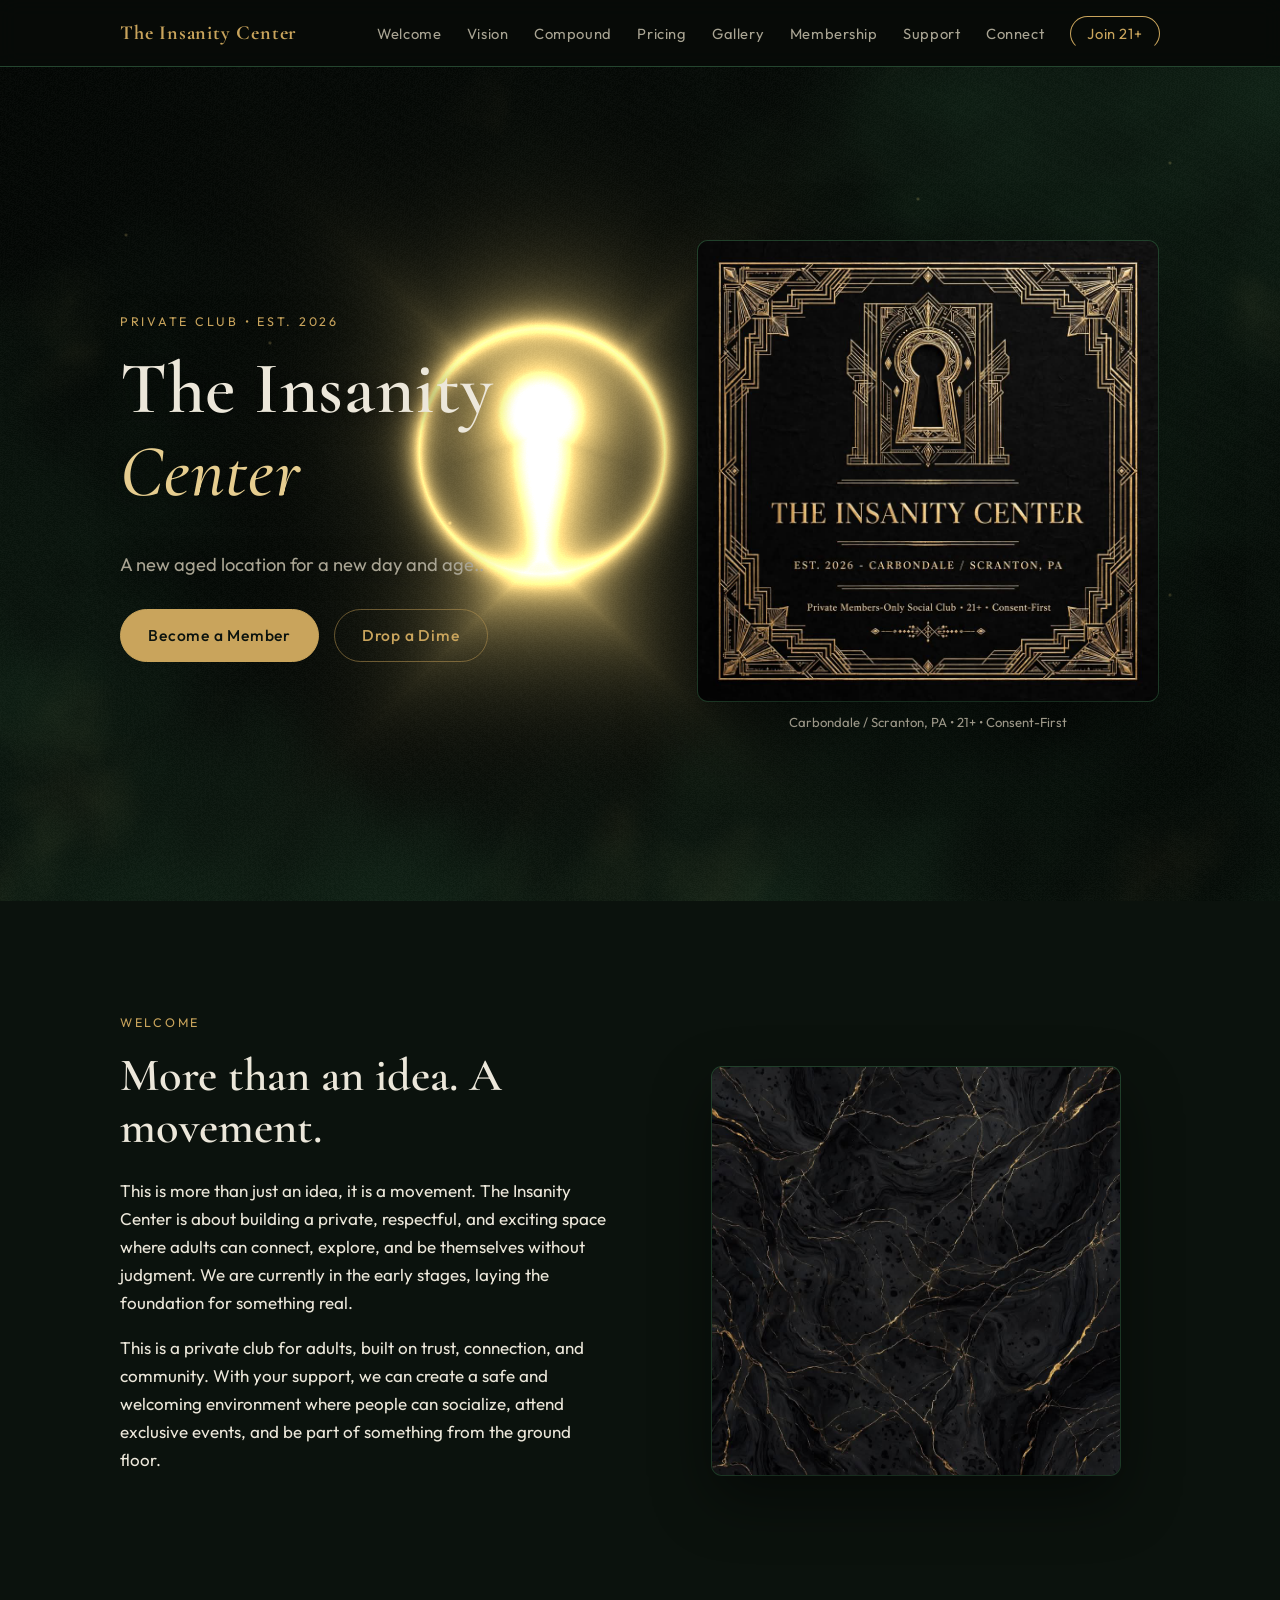
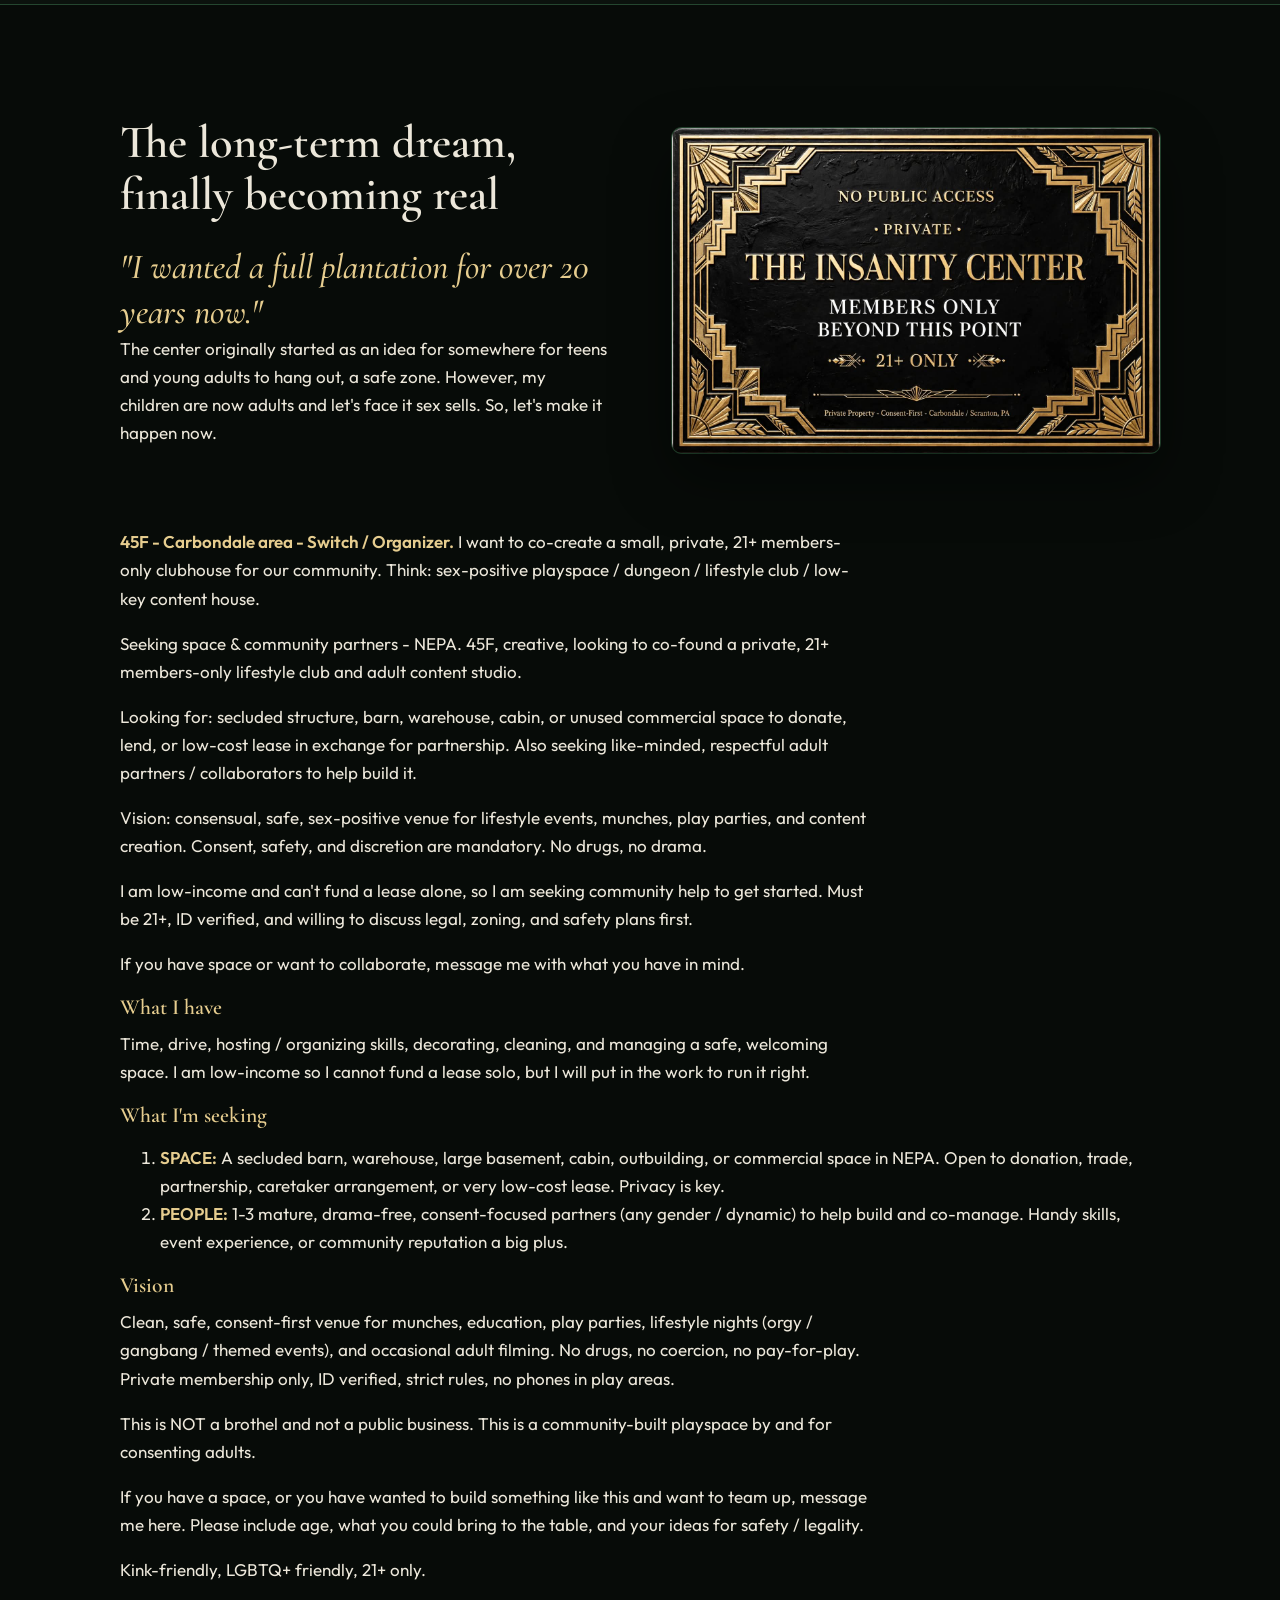
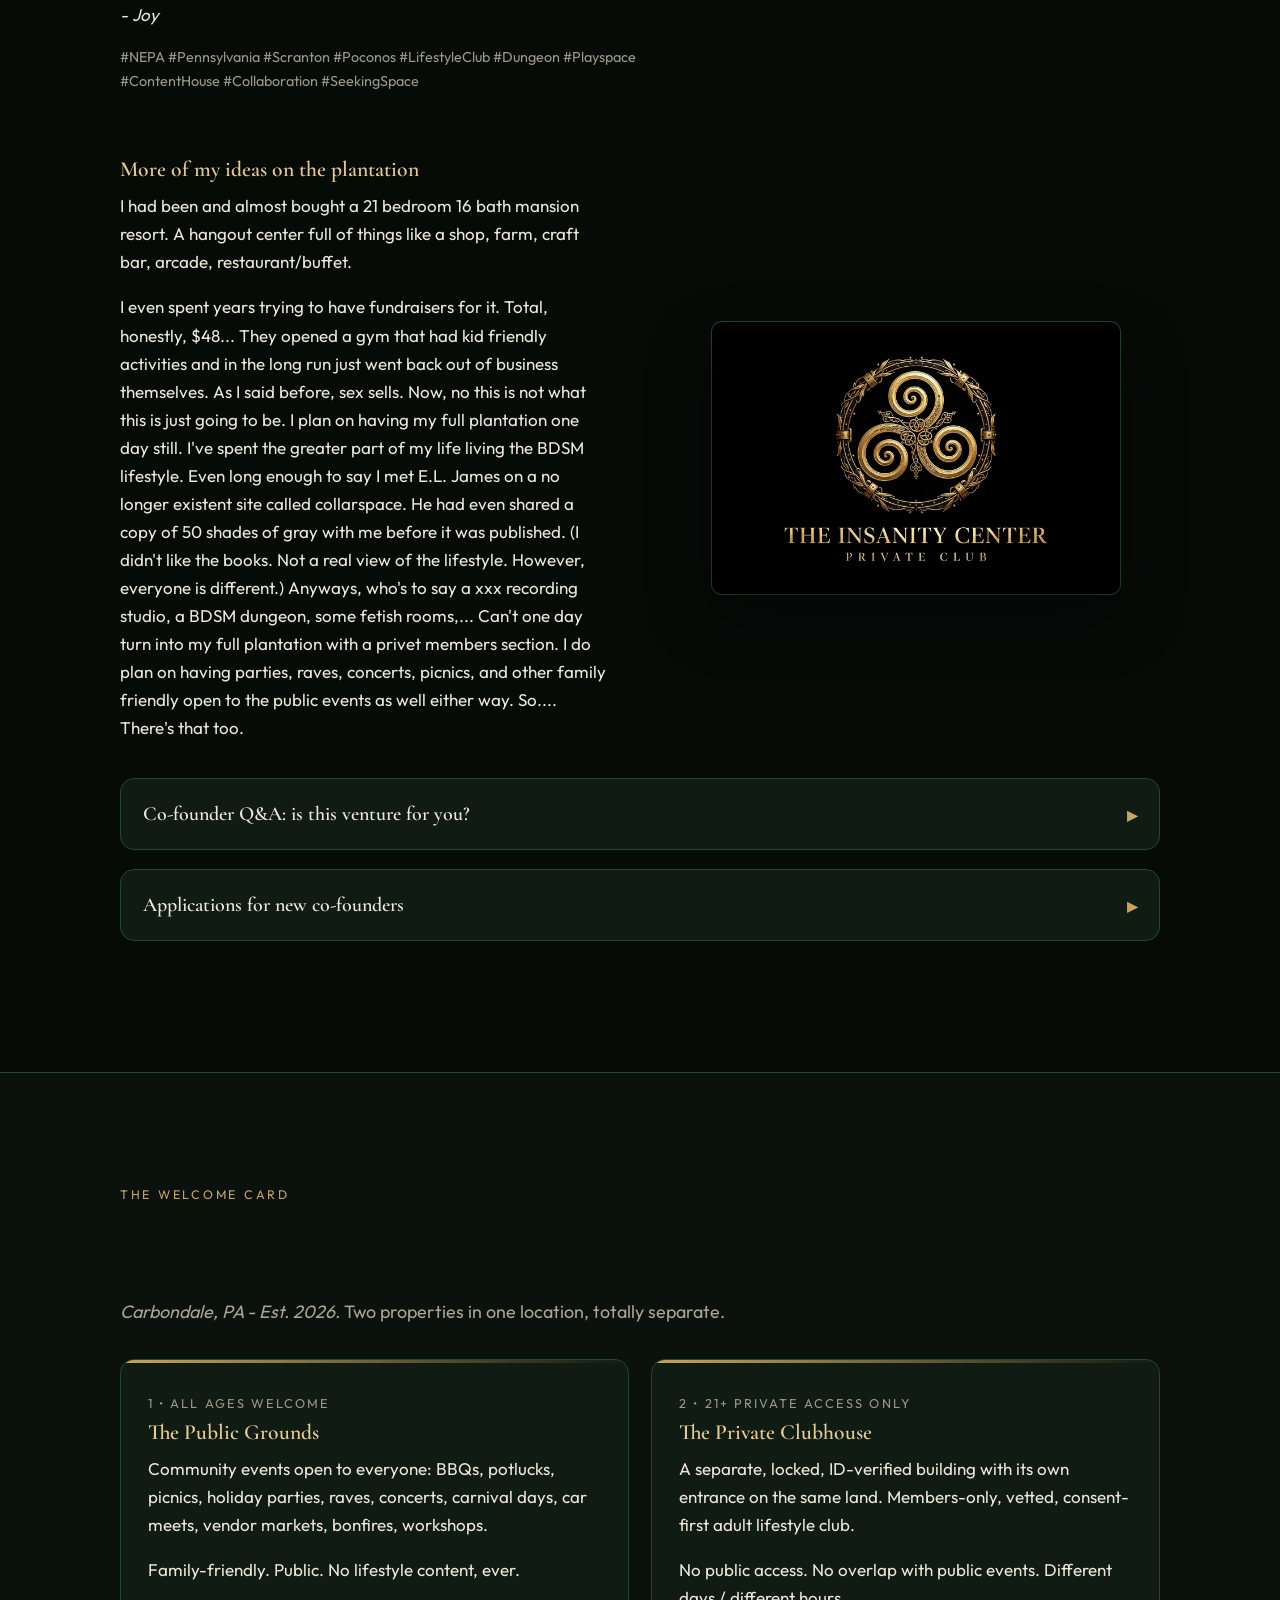
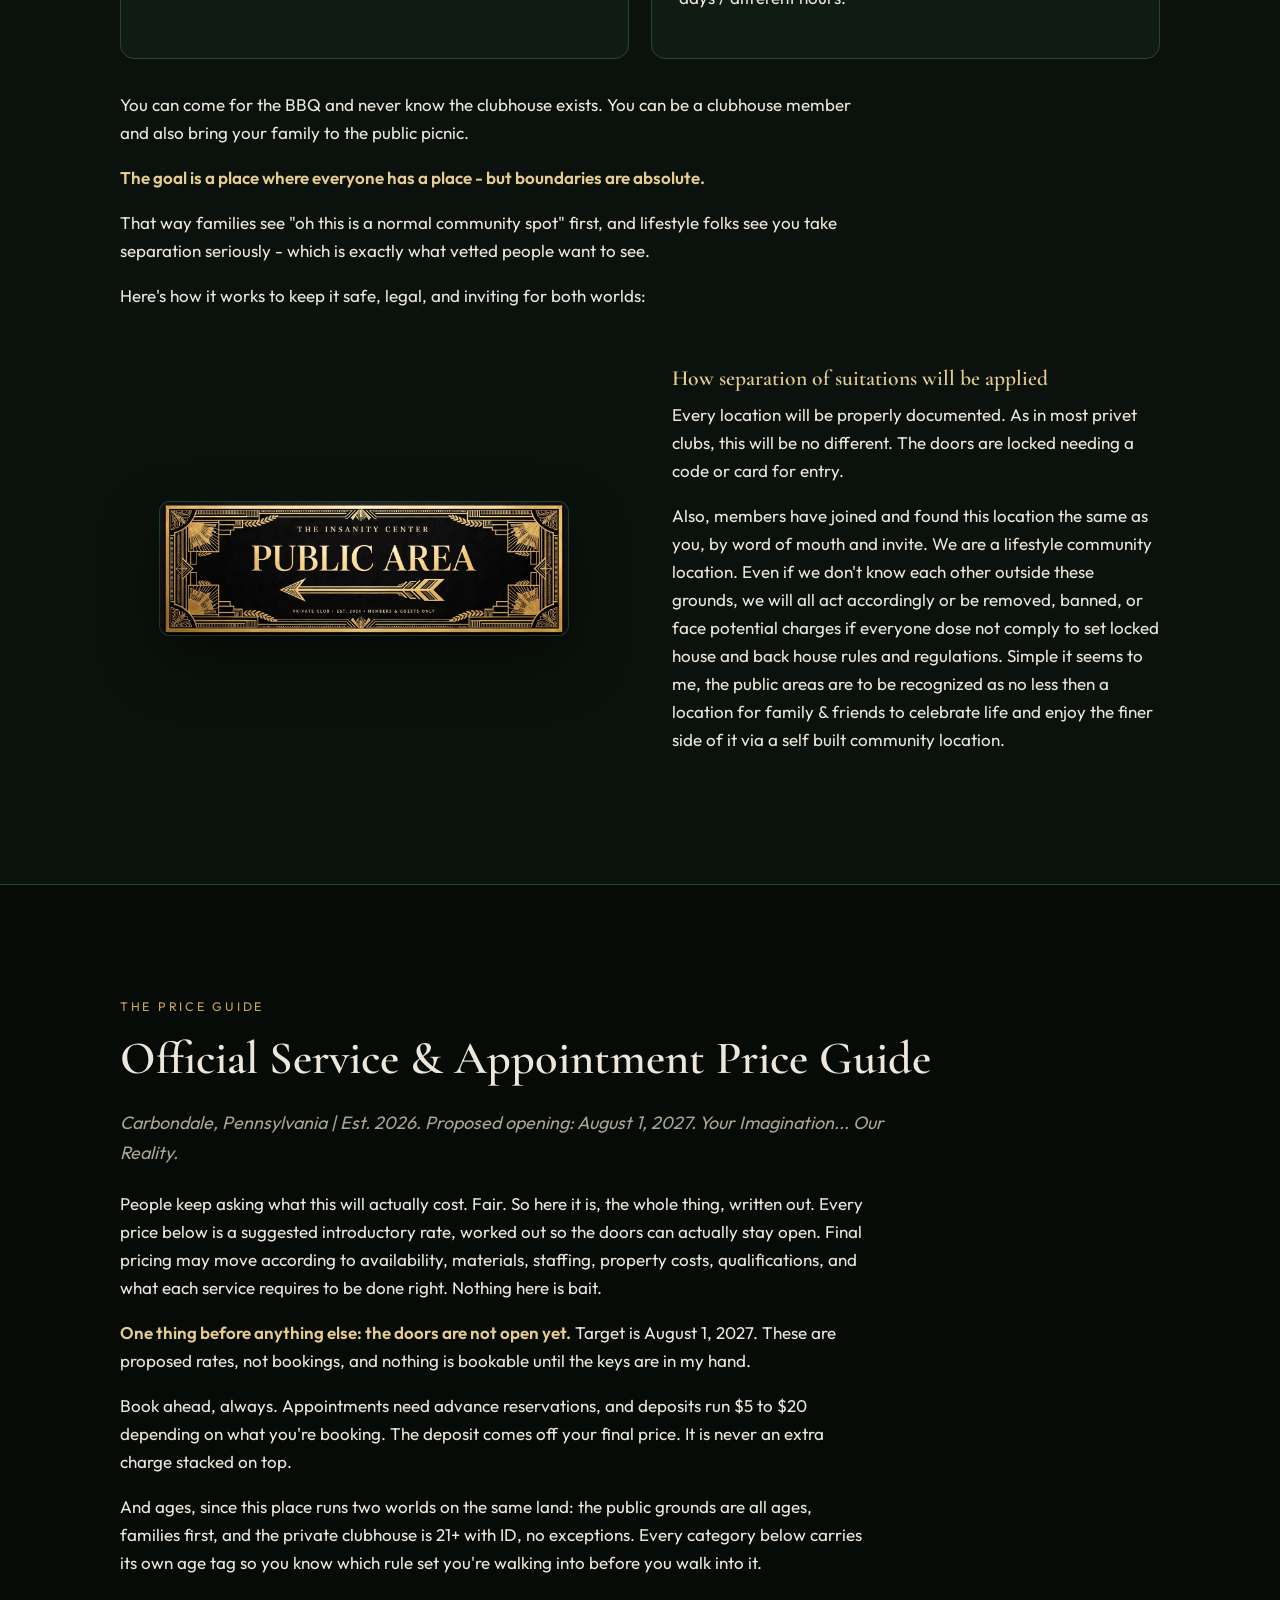
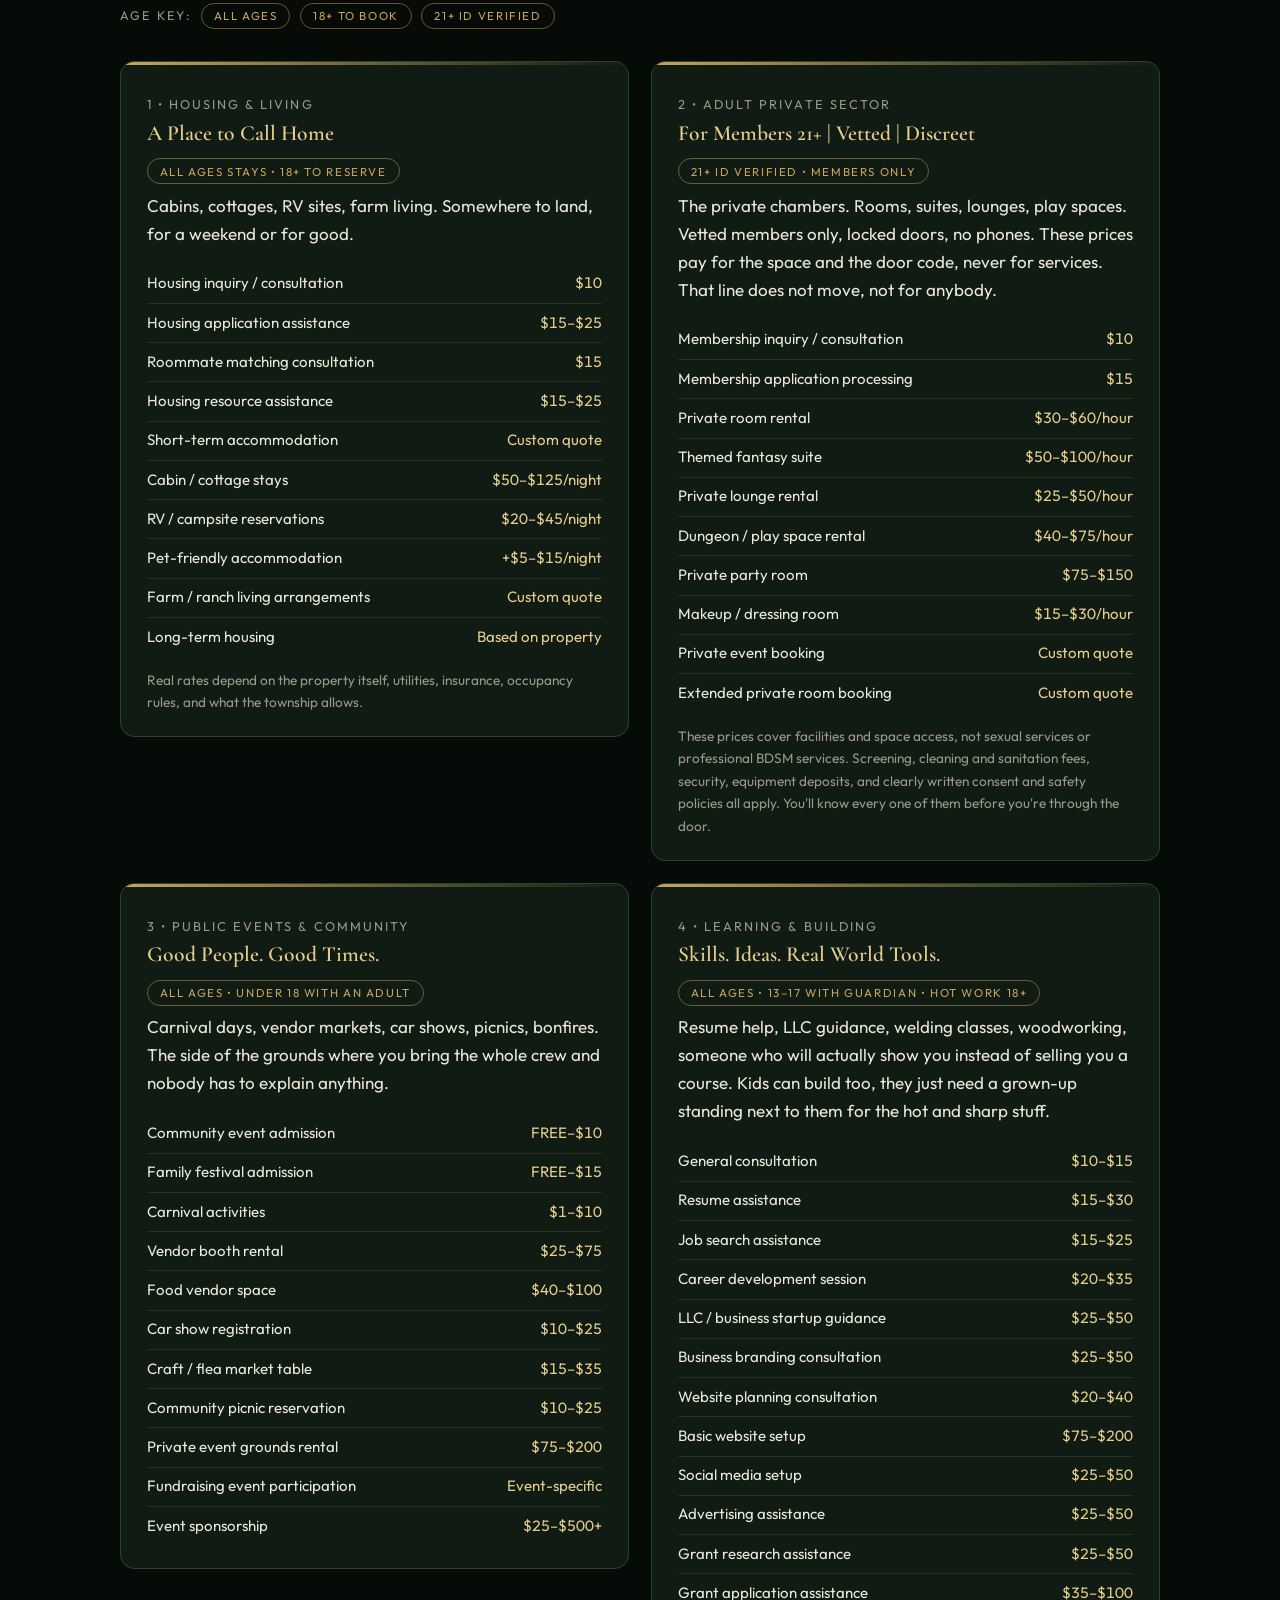
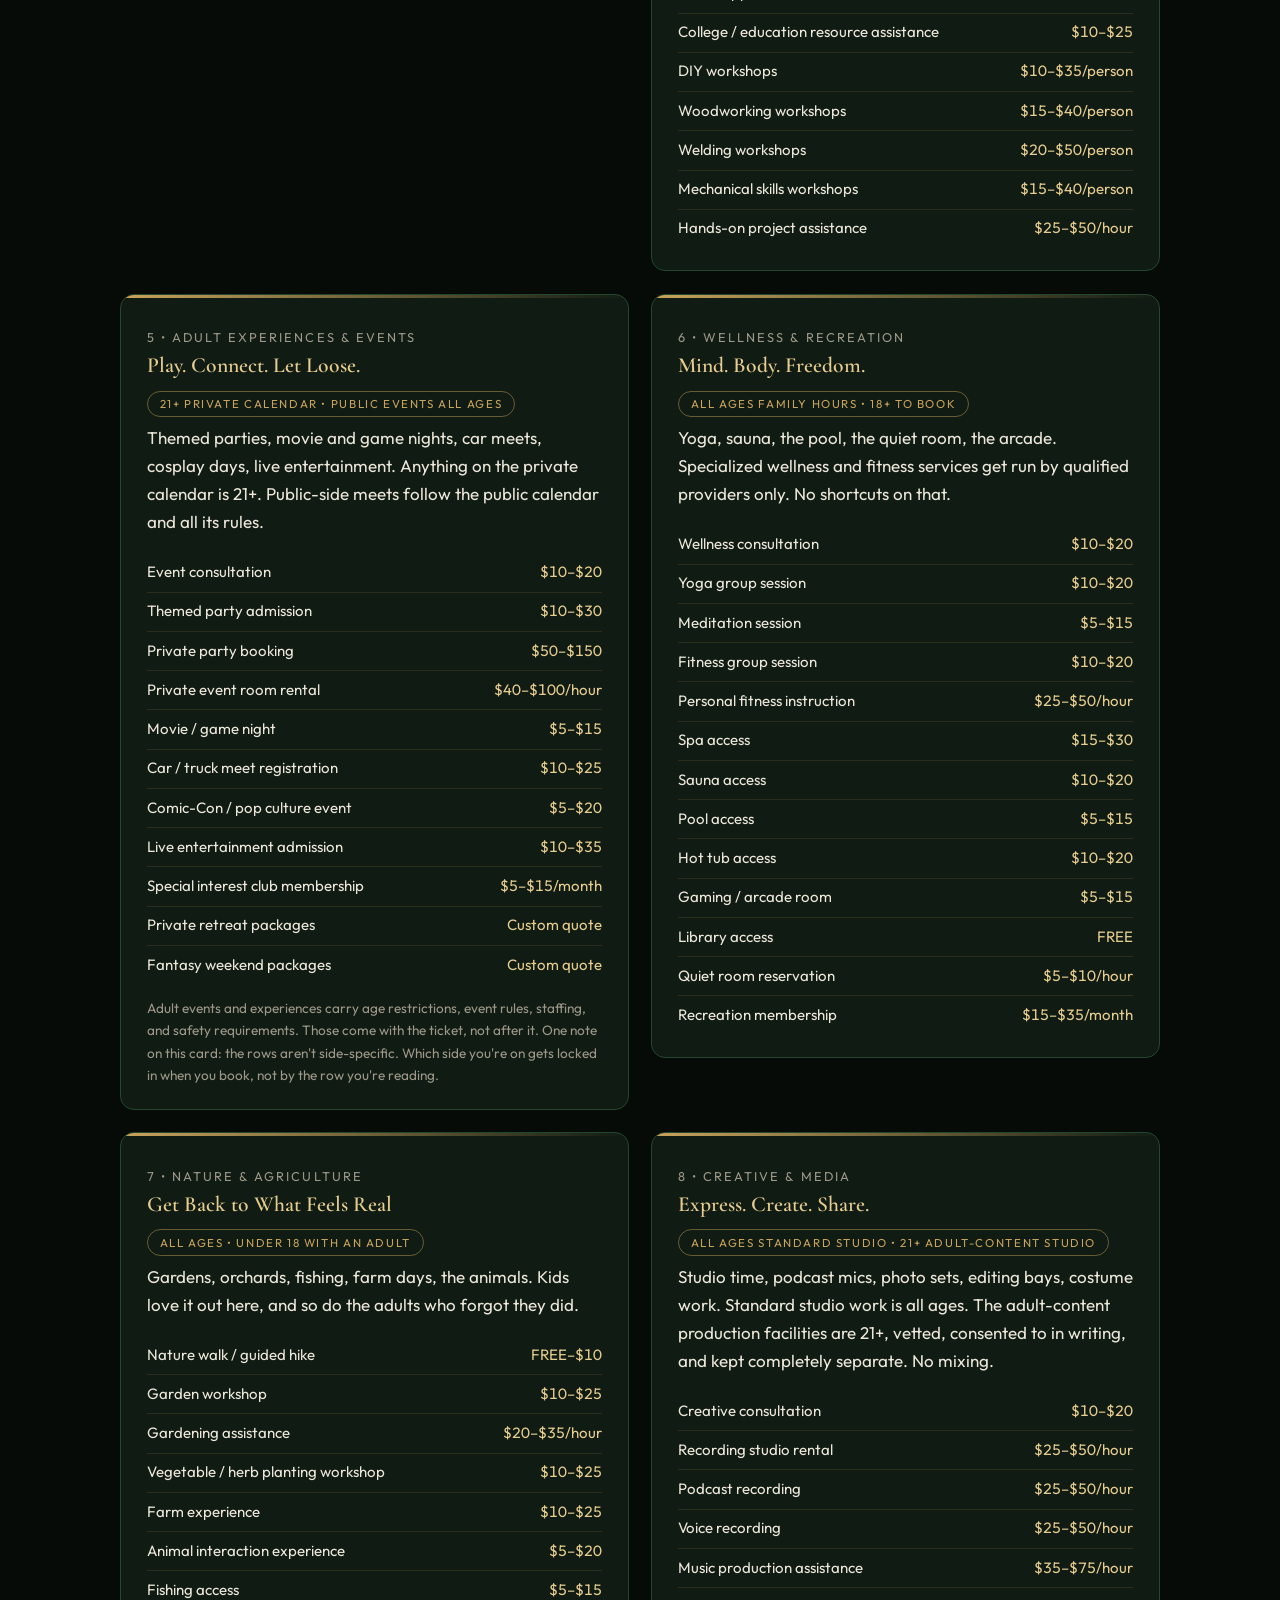
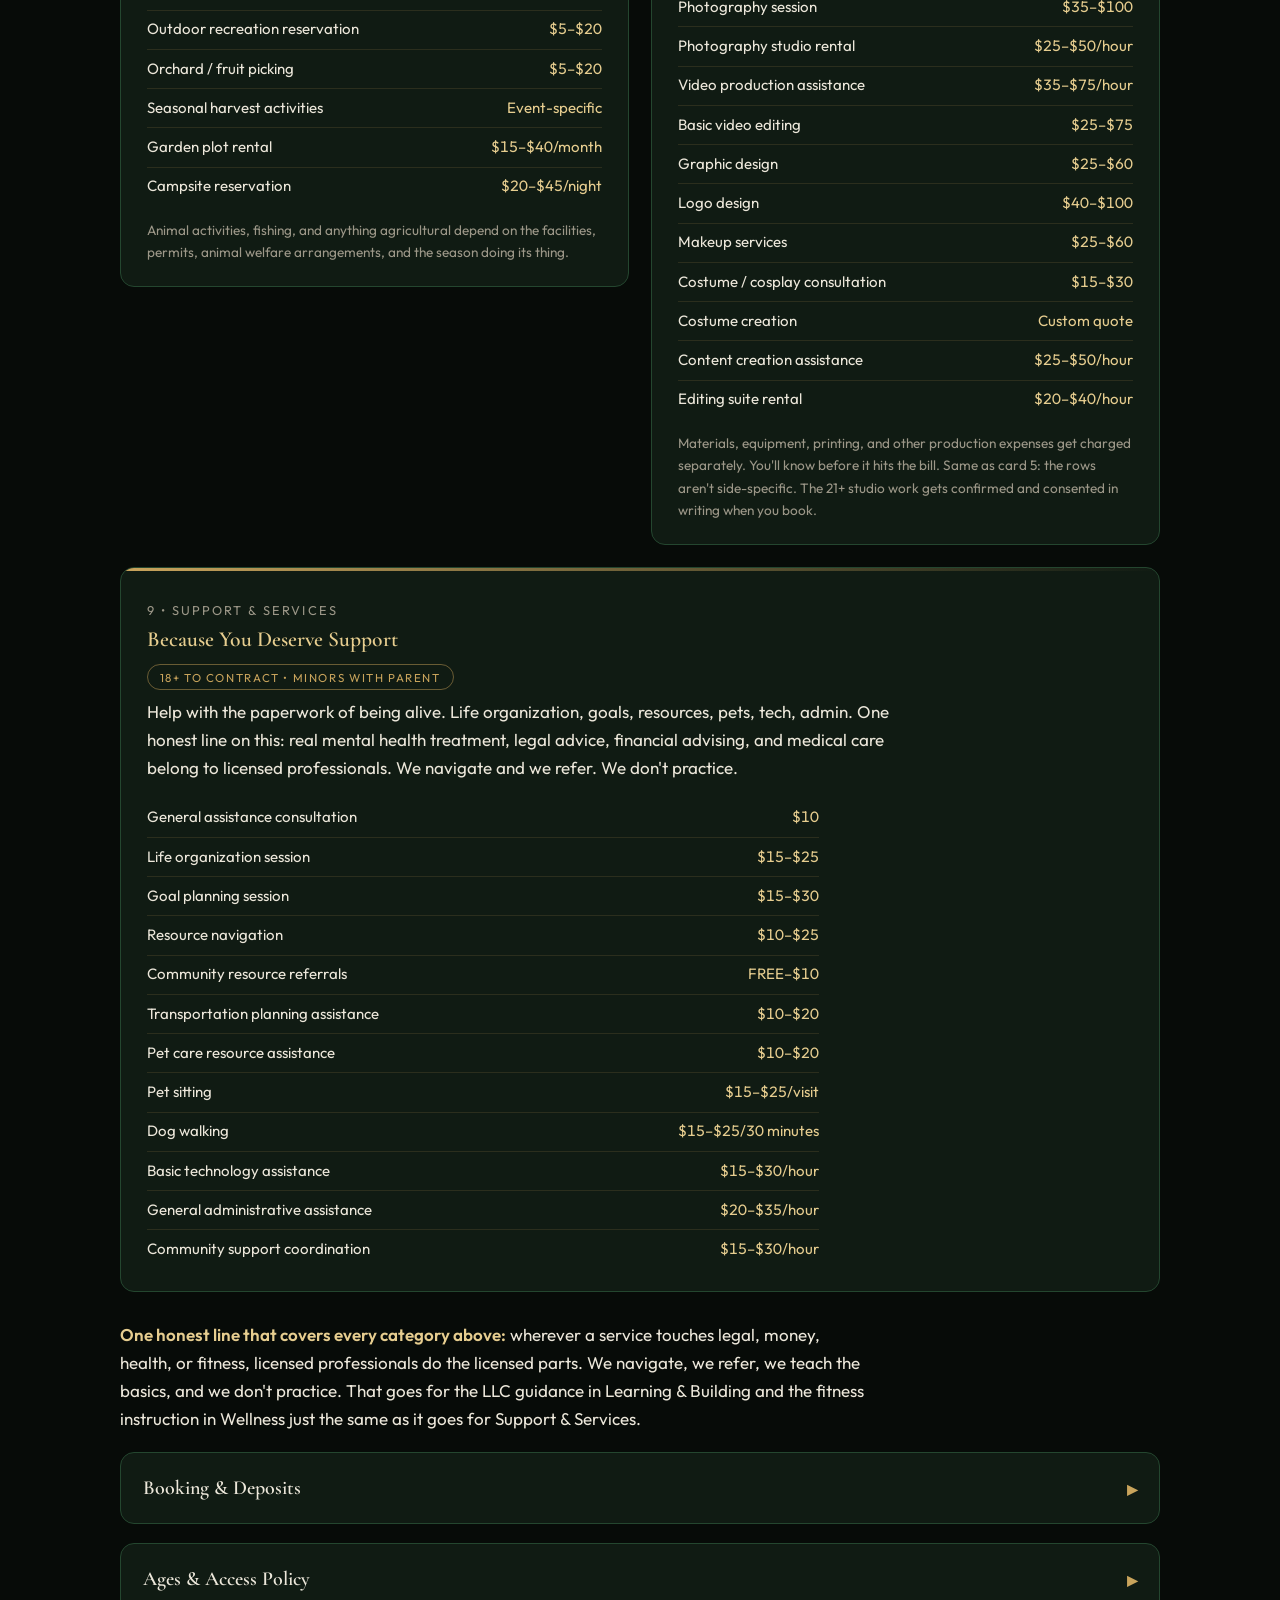
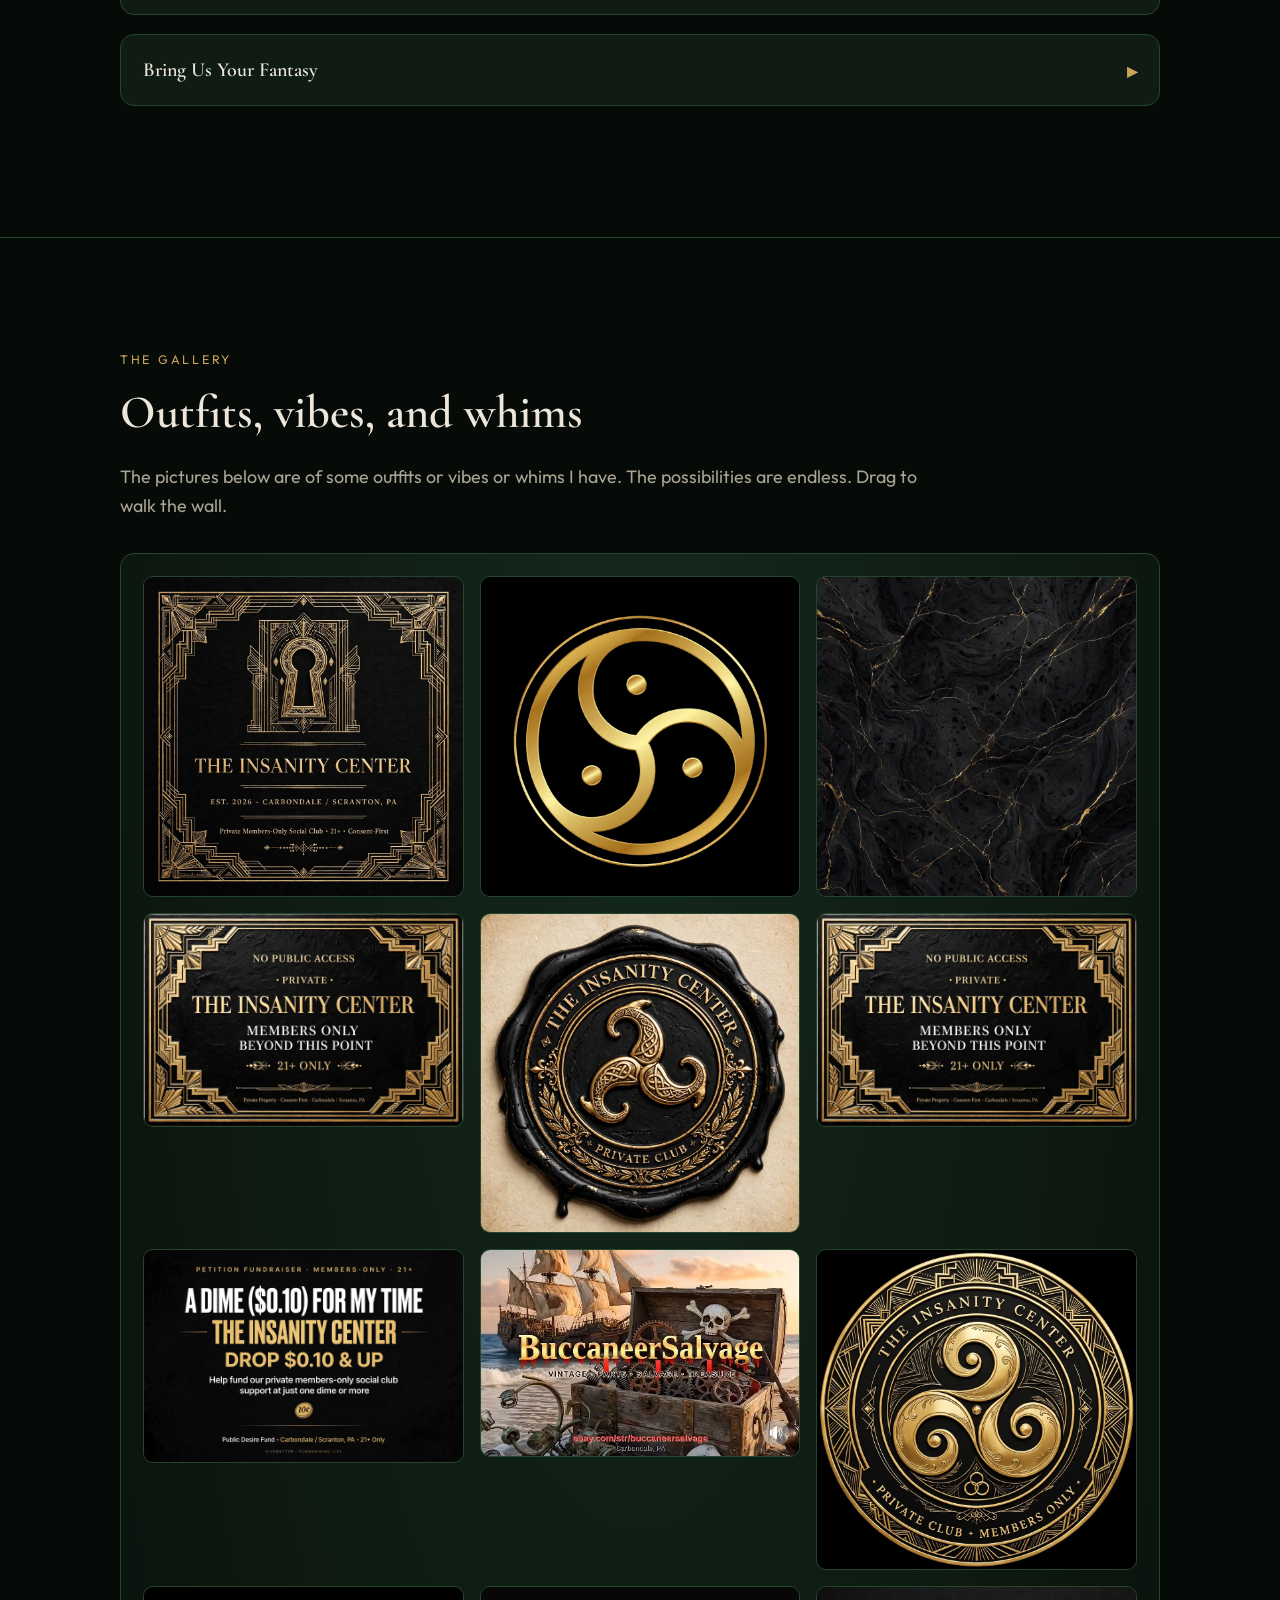
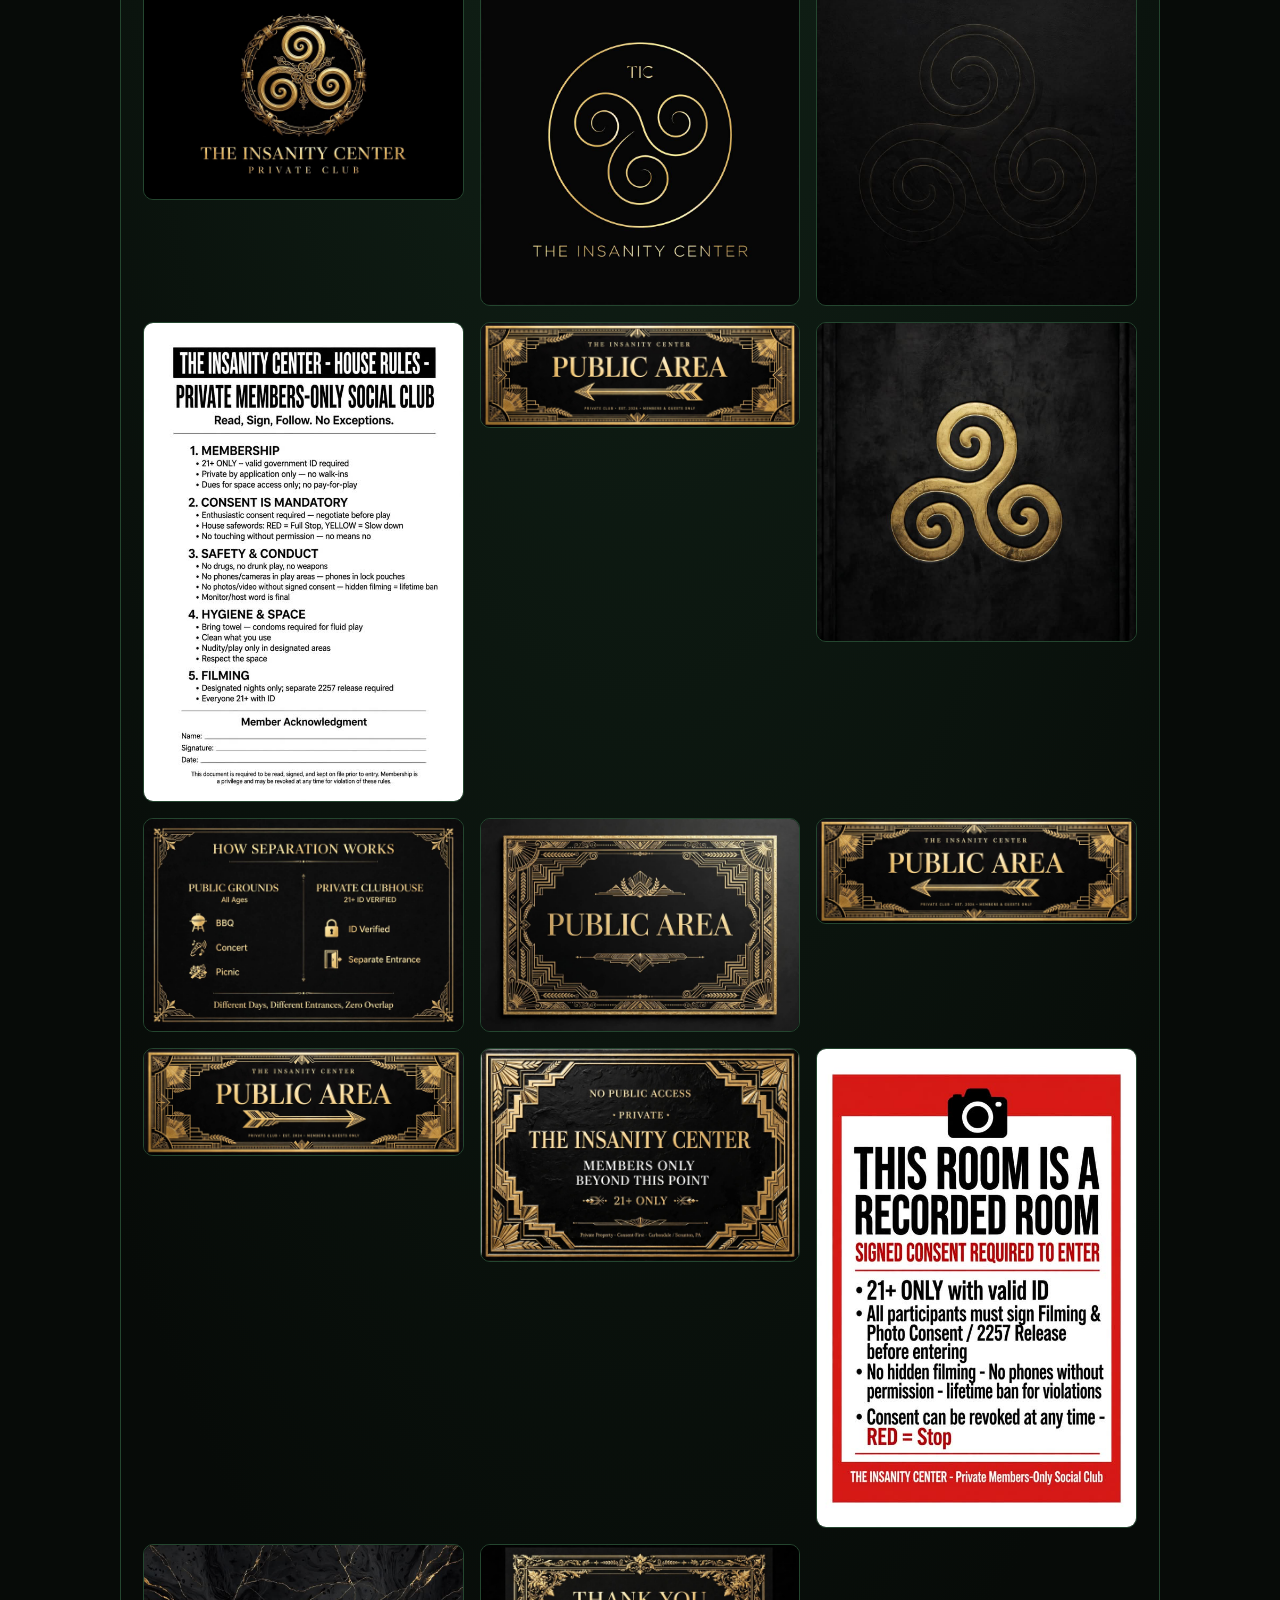
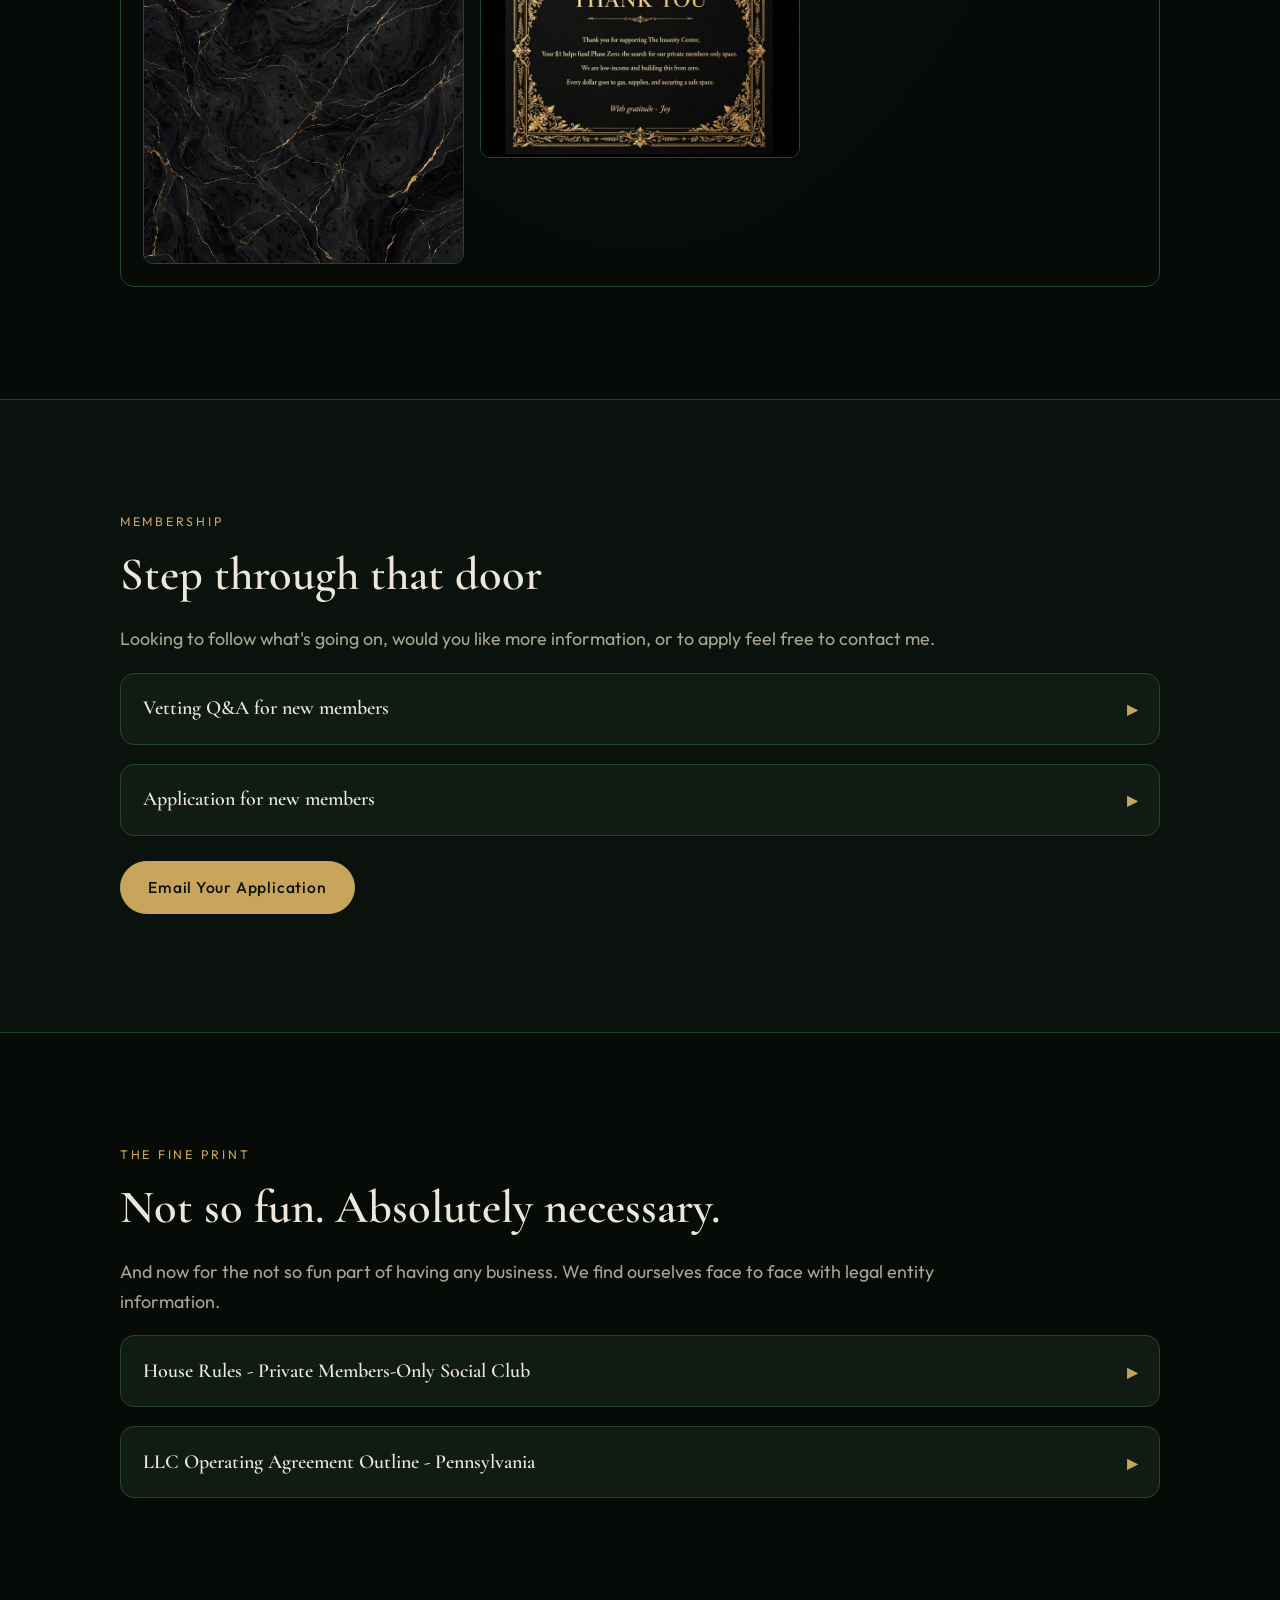
==== index.html @ c0c62029 "Judge round fixes: wrap age chips, nav breakpoint 1180, visible fantasy form, named deposit tiers, c" ====
<!DOCTYPE html>
<html lang="en">
<head>
<meta charset="utf-8">
<meta name="viewport" content="width=device-width, initial-scale=1">
<title>The Insanity Center | Private 21+ Members Club &amp; Price Guide - Carbondale / Scranton, PA</title>
<meta name="description" content="The Insanity Center is a consent-first, 21+ private members-only social club forming in the Carbondale / Scranton, PA area. Official service & appointment price guide now posted: all-ages public grounds, 21+ private clubhouse. Seeking space, community partners, and founding members. No drugs, no drama, no pay-for-play.">
<meta name="theme-color" content="#070b08">
<script>document.documentElement.classList.add("js");</script>
<link rel="canonical" href="https://theinsanitycenter.github.io/">
<link rel="icon" type="image/png" sizes="64x64" href="assets/favicon-64.png">
<link rel="apple-touch-icon" href="assets/apple-touch-icon.png">

<meta property="og:type" content="website">
<meta property="og:site_name" content="The Insanity Center">
<meta property="og:title" content="The Insanity Center | Private Club, Est. 2026">
<meta property="og:description" content="A consent-first, 21+ private members-only social club forming in NEPA. All-ages public grounds, 21+ private clubhouse, and the official service & appointment price guide now posted. Seeking space, partners, and founding members.">
<meta property="og:url" content="https://theinsanitycenter.github.io/">
<meta property="og:image" content="https://theinsanitycenter.github.io/assets/og-image.jpg">
<meta name="twitter:card" content="summary_large_image">
<meta name="twitter:title" content="The Insanity Center | Private Club, Est. 2026">
<meta name="twitter:description" content="A consent-first, 21+ private members-only social club forming in Carbondale / Scranton, PA. All-ages public grounds, 21+ private clubhouse, official price guide on site.">
<meta name="twitter:image" content="https://theinsanitycenter.github.io/assets/og-image.jpg">

<link rel="preload" href="assets/fonts/f03.woff2" as="font" type="font/woff2" crossorigin>
<link rel="preload" href="assets/fonts/f10.woff2" as="font" type="font/woff2" crossorigin>
<link rel="stylesheet" href="assets/fonts/fonts.css">
<link rel="stylesheet" href="assets/css/style.css">

<script type="application/ld+json">
{
  "@context": "https://schema.org",
  "@type": "Organization",
  "name": "The Insanity Center",
  "alternateName": "The Insanity Center Private Club",
  "url": "https://theinsanitycenter.github.io/",
  "logo": "https://theinsanitycenter.github.io/assets/apple-touch-icon.png",
  "email": "theinsanitycenter@gmail.com",
  "foundingDate": "2026",
  "founder": { "@type": "Person", "name": "Joy Petroski" },
  "address": { "@type": "PostalAddress", "addressLocality": "Carbondale", "addressRegion": "PA", "addressCountry": "US" },
  "areaServed": ["Carbondale PA", "Scranton PA", "Northeastern Pennsylvania"],
  "description": "Consent-first, 21+ private members-only social club forming in the Carbondale / Scranton PA area. All-ages public grounds plus a separate 21+ private clubhouse. Community-built playspace by and for consenting adults. No drugs, no drama, no pay-for-play."
}
</script>
<script type="application/ld+json">
{
  "@context": "https://schema.org",
  "@type": "OfferCatalog",
  "name": "The Insanity Center - Official Service & Appointment Price Guide",
  "url": "https://theinsanitycenter.github.io/#pricing",
  "itemListElement": [
    { "@type": "OfferCatalog", "name": "Housing & Living" },
    { "@type": "OfferCatalog", "name": "Adult Private Sector (21+)" },
    { "@type": "OfferCatalog", "name": "Public Events & Community" },
    { "@type": "OfferCatalog", "name": "Learning & Building" },
    { "@type": "OfferCatalog", "name": "Adult Experiences & Events (21+)" },
    { "@type": "OfferCatalog", "name": "Wellness & Recreation" },
    { "@type": "OfferCatalog", "name": "Nature & Agriculture" },
    { "@type": "OfferCatalog", "name": "Creative & Media" },
    { "@type": "OfferCatalog", "name": "Support & Services" }
  ]
}
</script>
<script type="application/ld+json">
{
  "@context": "https://schema.org",
  "@type": "WebSite",
  "name": "The Insanity Center",
  "url": "https://theinsanitycenter.github.io/"
}
</script>
</head>
<body>

<header class="nav">
  <div class="nav-inner">
    <a class="nav-brand" href="#top">The Insanity Center</a>
    <button class="nav-toggle" aria-expanded="false" aria-controls="nav-menu" aria-label="Menu">&#9776;</button>
    <nav aria-label="Main">
      <ul class="nav-links" id="nav-menu">
        <li><a href="#welcome">Welcome</a></li>
        <li><a href="#vision">Vision</a></li>
        <li><a href="#compound">Compound</a></li>
        <li><a href="#pricing">Pricing</a></li>
        <li><a href="#gallery">Gallery</a></li>
        <li><a href="#membership">Membership</a></li>
        <li><a href="#support">Support</a></li>
        <li><a href="#connect">Connect</a></li>
        <li><a class="nav-cta" href="#membership">Join 21+</a></li>
      </ul>
    </nav>
  </div>
</header>

<main id="top">

  <!-- ================= HERO ================= -->
  <section class="wrap hero" aria-label="The Insanity Center">
    <canvas class="hero-field" id="hero-field" aria-hidden="true"></canvas>
    <div class="hero-copy">
      <p class="kicker">Private Club &bull; Est. 2026</p>
      <h1>The Insanity <span class="thin">Center</span></h1>
      <p class="hero-tagline">A new aged location for a new day and age..</p>
      <div class="hero-actions">
        <a class="btn btn-gold" href="#membership">Become a Member</a>
        <a class="btn btn-line" href="#support">Drop a Dime</a>
      </div>
    </div>
    <figure class="hero-art">
      <img src="assets/img/photo-01.jpg" alt="Art Deco gold keyhole emblem of The Insanity Center on black" width="960" height="960" fetchpriority="high">
      <figcaption>Carbondale / Scranton, PA &bull; 21+ &bull; Consent-First</figcaption>
    </figure>
  </section>

  <!-- ================= WELCOME ================= -->
  <section class="section section-alt" id="welcome">
    <div class="wrap">
      <p class="kicker reveal">Welcome</p>
      <div class="split">
        <div class="reveal">
          <h2>More than an idea. A movement.</h2>
          <p>This is more than just an idea, it is a movement. The Insanity Center is about building a private, respectful, and exciting space where adults can connect, explore, and be themselves without judgment. We are currently in the early stages, laying the foundation for something real.</p>
          <p>This is a private club for adults, built on trust, connection, and community. With your support, we can create a safe and welcoming environment where people can socialize, attend exclusive events, and be part of something from the ground floor.</p>
        </div>
        <figure class="split-media reveal">
          <img src="assets/img/photo-22.jpg" alt="Black marble with gold veining, a texture from The Insanity Center brand" loading="lazy" width="960" height="960">
        </figure>
      </div>
    </div>
  </section>

  <!-- ================= VISION ================= -->
  <section class="section" id="vision">
    <div class="wrap">
      <div class="split rev">
        <div class="split-media reveal">
          <img src="assets/img/photo-04.jpg" alt="The Insanity Center brand artwork in gold on black" loading="lazy" width="1440" height="960">
        </div>
        <div class="reveal">
          <h2>The long-term dream, finally becoming real</h2>
          <p class="statement">"I wanted a full plantation for over 20 years now."</p>
          <p>The center originally started as an idea for somewhere for teens and young adults to hang out, a safe zone. However, my children are now adults and let's face it sex sells. So, let's make it happen now.</p>
        </div>
      </div>

      <div class="reveal" style="margin-top: clamp(2.5rem, 6vw, 4rem);">
        <p><strong>45F - Carbondale area - Switch / Organizer.</strong> I want to co-create a small, private, 21+ members-only clubhouse for our community. Think: sex-positive playspace / dungeon / lifestyle club / low-key content house.</p>
        <p>Seeking space &amp; community partners - NEPA. 45F, creative, looking to co-found a private, 21+ members-only lifestyle club and adult content studio.</p>
        <p>Looking for: secluded structure, barn, warehouse, cabin, or unused commercial space to donate, lend, or low-cost lease in exchange for partnership. Also seeking like-minded, respectful adult partners / collaborators to help build it.</p>
        <p>Vision: consensual, safe, sex-positive venue for lifestyle events, munches, play parties, and content creation. Consent, safety, and discretion are mandatory. No drugs, no drama.</p>
        <p>I am low-income and can't fund a lease alone, so I am seeking community help to get started. Must be 21+, ID verified, and willing to discuss legal, zoning, and safety plans first.</p>
        <p>If you have space or want to collaborate, message me with what you have in mind.</p>
        <h3>What I have</h3>
        <p>Time, drive, hosting / organizing skills, decorating, cleaning, and managing a safe, welcoming space. I am low-income so I cannot fund a lease solo, but I will put in the work to run it right.</p>
        <h3>What I'm seeking</h3>
        <ol>
          <li><strong>SPACE:</strong> A secluded barn, warehouse, large basement, cabin, outbuilding, or commercial space in NEPA. Open to donation, trade, partnership, caretaker arrangement, or very low-cost lease. Privacy is key.</li>
          <li><strong>PEOPLE:</strong> 1-3 mature, drama-free, consent-focused partners (any gender / dynamic) to help build and co-manage. Handy skills, event experience, or community reputation a big plus.</li>
        </ol>
        <h3>Vision</h3>
        <p>Clean, safe, consent-first venue for munches, education, play parties, lifestyle nights (orgy / gangbang / themed events), and occasional adult filming. No drugs, no coercion, no pay-for-play. Private membership only, ID verified, strict rules, no phones in play areas.</p>
        <p>This is NOT a brothel and not a public business. This is a community-built playspace by and for consenting adults.</p>
        <p>If you have a space, or you have wanted to build something like this and want to team up, message me here. Please include age, what you could bring to the table, and your ideas for safety / legality.</p>
        <p>Kink-friendly, LGBTQ+ friendly, 21+ only.</p>
        <p><em>- Joy</em></p>
        <p style="color: var(--ink-faint); font-size: 0.9rem;">#NEPA #Pennsylvania #Scranton #Poconos #LifestyleClub #Dungeon #Playspace #ContentHouse #Collaboration #SeekingSpace</p>
      </div>

      <div class="split reveal" style="margin-top: clamp(2.5rem, 6vw, 4rem);">
        <div>
          <h3>More of my ideas on the plantation</h3>
          <p>I had been and almost bought a 21 bedroom 16 bath mansion resort. A hangout center full of things like a shop, farm, craft bar, arcade, restaurant/buffet.</p>
          <p>I even spent years trying to have fundraisers for it. Total, honestly, $48... They opened a gym that had kid friendly activities and in the long run just went back out of business themselves. As I said before, sex sells. Now, no this is not what this is just going to be. I plan on having my full plantation one day still. I've spent the greater part of my life living the BDSM lifestyle. Even long enough to say I met E.L. James on a no longer existent site called collarspace. He had even shared a copy of 50 shades of gray with me before it was published. (I didn't like the books. Not a real view of the lifestyle. However, everyone is different.) Anyways, who's to say a xxx recording studio, a BDSM dungeon, some fetish rooms,... Can't one day turn into my full plantation with a privet members section. I do plan on having parties, raves, concerts, picnics, and other family friendly open to the public events as well either way. So.... There's that too.</p>
        </div>
        <figure class="split-media">
          <img src="assets/img/photo-10.jpg" alt="The Insanity Center gold triskelion emblem inside a laurel ring" loading="lazy" width="960" height="960">
        </figure>
      </div>

      <!-- Co-founder Q&A -->
      <details class="doc reveal">
        <summary>Co-founder Q&amp;A: is this venture for you? <span class="chev">&#9656;</span></summary>
        <div class="doc-body">
          <p>Want to know if a new business venture would be a good fit for you. I have made up a list of q&amp;a for new co-founders.</p>
          <h4>Basics</h4>
          <ul>
            <li>Age, location, transportation, availability per week?</li>
            <li>What skills / resources can you actually bring? (handyman, electric/plumbing, legal, medical/first-aid, event hosting, security, marketing, cleaning, furniture/equipment)</li>
            <li>Why do you want to co-build this vs. just attending somewhere else?</li>
            <li>Have you co-run a space, munch, or event before? What happened?</li>
          </ul>
          <h4>Safety &amp; Values</h4>
          <ul>
            <li>How do you define enthusiastic consent? How do you handle a consent violation in the moment?</li>
            <li>Are you willing to be background-checked, ID-verified, and sign a co-owner operating agreement?</li>
            <li>How do you handle jealousy, drama, gossip, or being told "no"?</li>
            <li>Are you okay with LGBTQ+, all genders, all orientations, and no pay-for-play rule?</li>
            <li>Drugs/alcohol policy - are you 100% okay with sober play areas?</li>
          </ul>
          <h4>Logistics &amp; Boundaries</h4>
          <ul>
            <li>Can you contribute financially, even small? If not, how many hours per week for build/clean/host?</li>
            <li>Are you comfortable being out as an organizer, or do you need total discretion?</li>
            <li>Content house - are you okay being on camera? What are your hard limits for filming?</li>
            <li>Exit plan: If someone wants out, how should we handle keys, money, equipment?</li>
          </ul>
          <p><strong>Red flags:</strong> won't show ID, pushes to skip rules, badmouths all ex-partners/communities, wants to profit from sex acts directly, hates condoms/cleaning/consent paperwork.</p>
          <h4>Safety / Legality Checklist for NEPA Private Club</h4>
          <p>Want the current checklist? It goes out with every co-founder conversation, just ask.</p>
          <div class="copy-row">
            <a class="btn btn-line" href="mailto:theinsanitycenter@gmail.com?subject=Co-Founder%20Interest">Email the Center</a>
          </div>
        </div>
      </details>

      <!-- Co-founder application -->
      <details class="doc reveal">
        <summary>Applications for new co-founders <span class="chev">&#9656;</span></summary>
        <div class="doc-body">
          <p>If you would like to apply as a co-founder please copy, paste, and fill the included application. A PDF or paper version are also available upon request.</p>
          <div class="copy-row">
            <button class="copy-btn" type="button" data-copy="cf-app">Copy application</button>
            <span class="copy-hint" role="status">Pastes into any email or message.</span>
          </div>
          <script type="text/plain" data-copy-src="cf-app">
*NEPA PRIVATE SOCIAL CLUB - Co-Founder / Core Member Application*
_21+ Only | Private Membership | Consent-First_

> Confidential - Information will be kept private by organizers. ID verification required in person. No photos of IDs will be stored.

*1. About You*
Full Name / Chosen Name: ________
Age: ___  Pronouns: ____  City/Area: ________
Phone / Email / Fet / Signal: ________
Do you have reliable transportation to Carbondale/Scranton area? Y / N

*2. What You Bring*
Check all that apply and explain:
[ ] Handy / Build / Electrical / Plumbing
[ ] Cleaning / Organizing / Decorating
[ ] Hosting / Event Planning / DM Experience
[ ] Security / First Aid / Medical
[ ] Legal / Accounting / Business
[ ] Furniture / Equipment / Supplies to donate/loan
[ ] Other: ________
Time per week you can commit: ___ hrs
Can you contribute financially to rent/utilities? If yes, how much range: ______
If no, how will you contribute in labor: ________

*3. Experience & Community*
Have you been part of kink/lifestyle/community spaces before? Briefly: ________
Any references from organizers (optional): ________
Are you willing to consent to a background check? Y / N

*4. Safety & Values - Short Answer*
1. How do you define enthusiastic consent?
2. What would you do if you saw a consent violation at a party?
3. How do you handle being told "no" or jealousy in group settings?
4. Are you fully okay with LGBTQ+ inclusive, all genders/orientations, sober play areas, and NO pay-for-play? Y / N + any limits:
5. Drugs/alcohol - are you okay with zero drugs and no alcohol in play areas? Y / N

*5. Content & Privacy*
Are you comfortable with occasional consensual adult filming in designated areas only with separate written consent? Y / N / Maybe with limits: ______
Do you require total discretion (face never shown)? Y / N
Are you okay with no phones in play areas / phone lock pouches? Y / N

*6. Agreement*
I understand this is a private social club, not a business offering sex for money. Membership dues cover space/operating costs only. I agree to follow all consent, ID verification, and house rules. I understand that violations mean immediate removal.
Signature: ________  Date: ________
          </script>
        </div>
      </details>
    </div>
  </section>

  <!-- ================= COMPOUND ================= -->
  <section class="section section-alt" id="compound">
    <div class="wrap">
      <p class="kicker reveal">The Welcome Card</p>
      <h2 class="reveal">A Community Compound</h2>
      <p class="lede reveal"><em>Carbondale, PA - Est. 2026.</em> Two properties in one location, totally separate.</p>

      <div class="compound-grid">
        <div class="compound-card reveal">
          <span class="tag">1 &bull; All ages welcome</span>
          <h3>The Public Grounds</h3>
          <p>Community events open to everyone: BBQs, potlucks, picnics, holiday parties, raves, concerts, carnival days, car meets, vendor markets, bonfires, workshops.</p>
          <p>Family-friendly. Public. No lifestyle content, ever.</p>
        </div>
        <div class="compound-card reveal">
          <span class="tag">2 &bull; 21+ private access only</span>
          <h3>The Private Clubhouse</h3>
          <p>A separate, locked, ID-verified building with its own entrance on the same land. Members-only, vetted, consent-first adult lifestyle club.</p>
          <p>No public access. No overlap with public events. Different days / different hours.</p>
        </div>
      </div>

      <div class="reveal" style="margin-top: 2rem;">
        <p>You can come for the BBQ and never know the clubhouse exists. You can be a clubhouse member and also bring your family to the public picnic.</p>
        <p><strong>The goal is a place where everyone has a place - but boundaries are absolute.</strong></p>
        <p>That way families see "oh this is a normal community spot" first, and lifestyle folks see you take separation seriously - which is exactly what vetted people want to see.</p>
        <p>Here's how it works to keep it safe, legal, and inviting for both worlds:</p>
      </div>

      <div class="split reveal" style="margin-top: clamp(2rem, 5vw, 3.5rem);">
        <figure class="split-media">
          <img src="assets/img/photo-14.jpg" alt="Brass plaque reading: No public access. The Insanity Center, members only beyond this point, 21+ only" loading="lazy" width="2640" height="864">
        </figure>
        <div>
          <h3>How separation of suitations will be applied</h3>
          <p>Every location will be properly documented. As in most privet clubs, this will be no different. The doors are locked needing a code or card for entry.</p>
          <p>Also, members have joined and found this location the same as you, by word of mouth and invite. We are a lifestyle community location. Even if we don't know each other outside these grounds, we will all act accordingly or be removed, banned, or face potential charges if everyone dose not comply to set locked house and back house rules and regulations. Simple it seems to me, the public areas are to be recognized as no less then a location for family &amp; friends to celebrate life and enjoy the finer side of it via a self built community location.</p>
        </div>
      </div>
    </div>
  </section>

  <!-- ================= PRICE GUIDE ================= -->
  <section class="section" id="pricing">
    <div class="wrap">
      <p class="kicker reveal">The Price Guide</p>
      <h2 class="reveal">Official Service &amp; Appointment Price Guide</h2>
      <p class="lede reveal"><em>Carbondale, Pennsylvania | Est. 2026. Proposed opening: August 1, 2027. Your Imagination... Our Reality.</em></p>

      <div class="reveal" style="margin-top: 1.4rem;">
        <p>People keep asking what this will actually cost. Fair. So here it is, the whole thing, written out. Every price below is a suggested introductory rate, worked out so the doors can actually stay open. Final pricing may move according to availability, materials, staffing, property costs, qualifications, and what each service requires to be done right. Nothing here is bait.</p>
        <p><strong>One thing before anything else: the doors are not open yet.</strong> Target is August 1, 2027. These are proposed rates, not bookings, and nothing is bookable until the keys are in my hand.</p>
        <p>Book ahead, always. Appointments need advance reservations, and deposits run $5 to $20 depending on what you're booking. The deposit comes off your final price. It is never an extra charge stacked on top.</p>
        <p>And ages, since this place runs two worlds on the same land: the public grounds are all ages, families first, and the private clubhouse is 21+ with ID, no exceptions. Every category below carries its own age tag so you know which rule set you're walking into before you walk into it.</p>
      </div>

      <div class="age-legend reveal" aria-label="Age requirements at a glance">
        <span class="age-key">Age key:</span>
        <span class="age-chip">All Ages</span>
        <span class="age-chip">18+ to Book</span>
        <span class="age-chip">21+ ID Verified</span>
      </div>

      <div class="price-grid">

        <div class="price-block reveal">
          <span class="tag">1 &bull; Housing &amp; Living</span>
          <h3>A Place to Call Home</h3>
          <span class="age-chip">All Ages Stays &bull; 18+ to Reserve</span>
          <p>Cabins, cottages, RV sites, farm living. Somewhere to land, for a weekend or for good.</p>
          <ul class="price-list">
            <li><span>Housing inquiry / consultation</span><span class="p">$10</span></li>
            <li><span>Housing application assistance</span><span class="p">$15&ndash;$25</span></li>
            <li><span>Roommate matching consultation</span><span class="p">$15</span></li>
            <li><span>Housing resource assistance</span><span class="p">$15&ndash;$25</span></li>
            <li><span>Short-term accommodation</span><span class="p">Custom quote</span></li>
            <li><span>Cabin / cottage stays</span><span class="p">$50&ndash;$125/night</span></li>
            <li><span>RV / campsite reservations</span><span class="p">$20&ndash;$45/night</span></li>
            <li><span>Pet-friendly accommodation</span><span class="p">+$5&ndash;$15/night</span></li>
            <li><span>Farm / ranch living arrangements</span><span class="p">Custom quote</span></li>
            <li><span>Long-term housing</span><span class="p">Based on property</span></li>
          </ul>
          <p class="price-note">Real rates depend on the property itself, utilities, insurance, occupancy rules, and what the township allows.</p>
        </div>

        <div class="price-block reveal">
          <span class="tag">2 &bull; Adult Private Sector</span>
          <h3>For Members 21+ | Vetted | Discreet</h3>
          <span class="age-chip">21+ ID Verified &bull; Members Only</span>
          <p>The private chambers. Rooms, suites, lounges, play spaces. Vetted members only, locked doors, no phones. These prices pay for the space and the door code, never for services. That line does not move, not for anybody.</p>
          <ul class="price-list">
            <li><span>Membership inquiry / consultation</span><span class="p">$10</span></li>
            <li><span>Membership application processing</span><span class="p">$15</span></li>
            <li><span>Private room rental</span><span class="p">$30&ndash;$60/hour</span></li>
            <li><span>Themed fantasy suite</span><span class="p">$50&ndash;$100/hour</span></li>
            <li><span>Private lounge rental</span><span class="p">$25&ndash;$50/hour</span></li>
            <li><span>Dungeon / play space rental</span><span class="p">$40&ndash;$75/hour</span></li>
            <li><span>Private party room</span><span class="p">$75&ndash;$150</span></li>
            <li><span>Makeup / dressing room</span><span class="p">$15&ndash;$30/hour</span></li>
            <li><span>Private event booking</span><span class="p">Custom quote</span></li>
            <li><span>Extended private room booking</span><span class="p">Custom quote</span></li>
          </ul>
          <p class="price-note">These prices cover facilities and space access, not sexual services or professional BDSM services. Screening, cleaning and sanitation fees, security, equipment deposits, and clearly written consent and safety policies all apply. You'll know every one of them before you're through the door.</p>
        </div>

        <div class="price-block reveal">
          <span class="tag">3 &bull; Public Events &amp; Community</span>
          <h3>Good People. Good Times.</h3>
          <span class="age-chip">All Ages &bull; Under 18 With an Adult</span>
          <p>Carnival days, vendor markets, car shows, picnics, bonfires. The side of the grounds where you bring the whole crew and nobody has to explain anything.</p>
          <ul class="price-list">
            <li><span>Community event admission</span><span class="p">FREE&ndash;$10</span></li>
            <li><span>Family festival admission</span><span class="p">FREE&ndash;$15</span></li>
            <li><span>Carnival activities</span><span class="p">$1&ndash;$10</span></li>
            <li><span>Vendor booth rental</span><span class="p">$25&ndash;$75</span></li>
            <li><span>Food vendor space</span><span class="p">$40&ndash;$100</span></li>
            <li><span>Car show registration</span><span class="p">$10&ndash;$25</span></li>
            <li><span>Craft / flea market table</span><span class="p">$15&ndash;$35</span></li>
            <li><span>Community picnic reservation</span><span class="p">$10&ndash;$25</span></li>
            <li><span>Private event grounds rental</span><span class="p">$75&ndash;$200</span></li>
            <li><span>Fundraising event participation</span><span class="p">Event-specific</span></li>
            <li><span>Event sponsorship</span><span class="p">$25&ndash;$500+</span></li>
          </ul>
        </div>

        <div class="price-block reveal">
          <span class="tag">4 &bull; Learning &amp; Building</span>
          <h3>Skills. Ideas. Real World Tools.</h3>
          <span class="age-chip">All Ages &bull; 13&ndash;17 With Guardian &bull; Hot Work 18+</span>
          <p>Resume help, LLC guidance, welding classes, woodworking, someone who will actually show you instead of selling you a course. Kids can build too, they just need a grown-up standing next to them for the hot and sharp stuff.</p>
          <ul class="price-list">
            <li><span>General consultation</span><span class="p">$10&ndash;$15</span></li>
            <li><span>Resume assistance</span><span class="p">$15&ndash;$30</span></li>
            <li><span>Job search assistance</span><span class="p">$15&ndash;$25</span></li>
            <li><span>Career development session</span><span class="p">$20&ndash;$35</span></li>
            <li><span>LLC / business startup guidance</span><span class="p">$25&ndash;$50</span></li>
            <li><span>Business branding consultation</span><span class="p">$25&ndash;$50</span></li>
            <li><span>Website planning consultation</span><span class="p">$20&ndash;$40</span></li>
            <li><span>Basic website setup</span><span class="p">$75&ndash;$200</span></li>
            <li><span>Social media setup</span><span class="p">$25&ndash;$50</span></li>
            <li><span>Advertising assistance</span><span class="p">$25&ndash;$50</span></li>
            <li><span>Grant research assistance</span><span class="p">$25&ndash;$50</span></li>
            <li><span>Grant application assistance</span><span class="p">$35&ndash;$100</span></li>
            <li><span>College / education resource assistance</span><span class="p">$10&ndash;$25</span></li>
            <li><span>DIY workshops</span><span class="p">$10&ndash;$35/person</span></li>
            <li><span>Woodworking workshops</span><span class="p">$15&ndash;$40/person</span></li>
            <li><span>Welding workshops</span><span class="p">$20&ndash;$50/person</span></li>
            <li><span>Mechanical skills workshops</span><span class="p">$15&ndash;$40/person</span></li>
            <li><span>Hands-on project assistance</span><span class="p">$25&ndash;$50/hour</span></li>
          </ul>
        </div>

        <div class="price-block reveal">
          <span class="tag">5 &bull; Adult Experiences &amp; Events</span>
          <h3>Play. Connect. Let Loose.</h3>
          <span class="age-chip">21+ Private Calendar &bull; Public Events All Ages</span>
          <p>Themed parties, movie and game nights, car meets, cosplay days, live entertainment. Anything on the private calendar is 21+. Public-side meets follow the public calendar and all its rules.</p>
          <ul class="price-list">
            <li><span>Event consultation</span><span class="p">$10&ndash;$20</span></li>
            <li><span>Themed party admission</span><span class="p">$10&ndash;$30</span></li>
            <li><span>Private party booking</span><span class="p">$50&ndash;$150</span></li>
            <li><span>Private event room rental</span><span class="p">$40&ndash;$100/hour</span></li>
            <li><span>Movie / game night</span><span class="p">$5&ndash;$15</span></li>
            <li><span>Car / truck meet registration</span><span class="p">$10&ndash;$25</span></li>
            <li><span>Comic-Con / pop culture event</span><span class="p">$5&ndash;$20</span></li>
            <li><span>Live entertainment admission</span><span class="p">$10&ndash;$35</span></li>
            <li><span>Special interest club membership</span><span class="p">$5&ndash;$15/month</span></li>
            <li><span>Private retreat packages</span><span class="p">Custom quote</span></li>
            <li><span>Fantasy weekend packages</span><span class="p">Custom quote</span></li>
          </ul>
          <p class="price-note">Adult events and experiences carry age restrictions, event rules, staffing, and safety requirements. Those come with the ticket, not after it. One note on this card: the rows aren't side-specific. Which side you're on gets locked in when you book, not by the row you're reading.</p>
        </div>

        <div class="price-block reveal">
          <span class="tag">6 &bull; Wellness &amp; Recreation</span>
          <h3>Mind. Body. Freedom.</h3>
          <span class="age-chip">All Ages Family Hours &bull; 18+ to Book</span>
          <p>Yoga, sauna, the pool, the quiet room, the arcade. Specialized wellness and fitness services get run by qualified providers only. No shortcuts on that.</p>
          <ul class="price-list">
            <li><span>Wellness consultation</span><span class="p">$10&ndash;$20</span></li>
            <li><span>Yoga group session</span><span class="p">$10&ndash;$20</span></li>
            <li><span>Meditation session</span><span class="p">$5&ndash;$15</span></li>
            <li><span>Fitness group session</span><span class="p">$10&ndash;$20</span></li>
            <li><span>Personal fitness instruction</span><span class="p">$25&ndash;$50/hour</span></li>
            <li><span>Spa access</span><span class="p">$15&ndash;$30</span></li>
            <li><span>Sauna access</span><span class="p">$10&ndash;$20</span></li>
            <li><span>Pool access</span><span class="p">$5&ndash;$15</span></li>
            <li><span>Hot tub access</span><span class="p">$10&ndash;$20</span></li>
            <li><span>Gaming / arcade room</span><span class="p">$5&ndash;$15</span></li>
            <li><span>Library access</span><span class="p">FREE</span></li>
            <li><span>Quiet room reservation</span><span class="p">$5&ndash;$10/hour</span></li>
            <li><span>Recreation membership</span><span class="p">$15&ndash;$35/month</span></li>
          </ul>
        </div>

        <div class="price-block reveal">
          <span class="tag">7 &bull; Nature &amp; Agriculture</span>
          <h3>Get Back to What Feels Real</h3>
          <span class="age-chip">All Ages &bull; Under 18 With an Adult</span>
          <p>Gardens, orchards, fishing, farm days, the animals. Kids love it out here, and so do the adults who forgot they did.</p>
          <ul class="price-list">
            <li><span>Nature walk / guided hike</span><span class="p">FREE&ndash;$10</span></li>
            <li><span>Garden workshop</span><span class="p">$10&ndash;$25</span></li>
            <li><span>Gardening assistance</span><span class="p">$20&ndash;$35/hour</span></li>
            <li><span>Vegetable / herb planting workshop</span><span class="p">$10&ndash;$25</span></li>
            <li><span>Farm experience</span><span class="p">$10&ndash;$25</span></li>
            <li><span>Animal interaction experience</span><span class="p">$5&ndash;$20</span></li>
            <li><span>Fishing access</span><span class="p">$5&ndash;$15</span></li>
            <li><span>Outdoor recreation reservation</span><span class="p">$5&ndash;$20</span></li>
            <li><span>Orchard / fruit picking</span><span class="p">$5&ndash;$20</span></li>
            <li><span>Seasonal harvest activities</span><span class="p">Event-specific</span></li>
            <li><span>Garden plot rental</span><span class="p">$15&ndash;$40/month</span></li>
            <li><span>Campsite reservation</span><span class="p">$20&ndash;$45/night</span></li>
          </ul>
          <p class="price-note">Animal activities, fishing, and anything agricultural depend on the facilities, permits, animal welfare arrangements, and the season doing its thing.</p>
        </div>

        <div class="price-block reveal">
          <span class="tag">8 &bull; Creative &amp; Media</span>
          <h3>Express. Create. Share.</h3>
          <span class="age-chip">All Ages Standard Studio &bull; 21+ Adult-Content Studio</span>
          <p>Studio time, podcast mics, photo sets, editing bays, costume work. Standard studio work is all ages. The adult-content production facilities are 21+, vetted, consented to in writing, and kept completely separate. No mixing.</p>
          <ul class="price-list">
            <li><span>Creative consultation</span><span class="p">$10&ndash;$20</span></li>
            <li><span>Recording studio rental</span><span class="p">$25&ndash;$50/hour</span></li>
            <li><span>Podcast recording</span><span class="p">$25&ndash;$50/hour</span></li>
            <li><span>Voice recording</span><span class="p">$25&ndash;$50/hour</span></li>
            <li><span>Music production assistance</span><span class="p">$35&ndash;$75/hour</span></li>
            <li><span>Photography session</span><span class="p">$35&ndash;$100</span></li>
            <li><span>Photography studio rental</span><span class="p">$25&ndash;$50/hour</span></li>
            <li><span>Video production assistance</span><span class="p">$35&ndash;$75/hour</span></li>
            <li><span>Basic video editing</span><span class="p">$25&ndash;$75</span></li>
            <li><span>Graphic design</span><span class="p">$25&ndash;$60</span></li>
            <li><span>Logo design</span><span class="p">$40&ndash;$100</span></li>
            <li><span>Makeup services</span><span class="p">$25&ndash;$60</span></li>
            <li><span>Costume / cosplay consultation</span><span class="p">$15&ndash;$30</span></li>
            <li><span>Costume creation</span><span class="p">Custom quote</span></li>
            <li><span>Content creation assistance</span><span class="p">$25&ndash;$50/hour</span></li>
            <li><span>Editing suite rental</span><span class="p">$20&ndash;$40/hour</span></li>
          </ul>
          <p class="price-note">Materials, equipment, printing, and other production expenses get charged separately. You'll know before it hits the bill. Same as card 5: the rows aren't side-specific. The 21+ studio work gets confirmed and consented in writing when you book.</p>
        </div>

        <div class="price-block reveal">
          <span class="tag">9 &bull; Support &amp; Services</span>
          <h3>Because You Deserve Support</h3>
          <span class="age-chip">18+ to Contract &bull; Minors With Parent</span>
          <p>Help with the paperwork of being alive. Life organization, goals, resources, pets, tech, admin. One honest line on this: real mental health treatment, legal advice, financial advising, and medical care belong to licensed professionals. We navigate and we refer. We don't practice.</p>
          <ul class="price-list">
            <li><span>General assistance consultation</span><span class="p">$10</span></li>
            <li><span>Life organization session</span><span class="p">$15&ndash;$25</span></li>
            <li><span>Goal planning session</span><span class="p">$15&ndash;$30</span></li>
            <li><span>Resource navigation</span><span class="p">$10&ndash;$25</span></li>
            <li><span>Community resource referrals</span><span class="p">FREE&ndash;$10</span></li>
            <li><span>Transportation planning assistance</span><span class="p">$10&ndash;$20</span></li>
            <li><span>Pet care resource assistance</span><span class="p">$10&ndash;$20</span></li>
            <li><span>Pet sitting</span><span class="p">$15&ndash;$25/visit</span></li>
            <li><span>Dog walking</span><span class="p">$15&ndash;$25/30 minutes</span></li>
            <li><span>Basic technology assistance</span><span class="p">$15&ndash;$30/hour</span></li>
            <li><span>General administrative assistance</span><span class="p">$20&ndash;$35/hour</span></li>
            <li><span>Community support coordination</span><span class="p">$15&ndash;$30/hour</span></li>
          </ul>
        </div>

      </div>

      <div class="reveal" style="margin-top: 1.8rem;">
        <p><strong>One honest line that covers every category above:</strong> wherever a service touches legal, money, health, or fitness, licensed professionals do the licensed parts. We navigate, we refer, we teach the basics, and we don't practice. That goes for the LLC guidance in Learning &amp; Building and the fitness instruction in Wellness just the same as it goes for Support &amp; Services.</p>
      </div>

      <details class="doc reveal">
        <summary>Booking &amp; Deposits <span class="chev">&#9656;</span></summary>
        <div class="doc-body">
          <p>Every appointment needs an advance reservation. No reservation, no appointment. Simple as that.</p>
          <h4>Booking deposit by appointment category</h4>
          <ul class="price-list">
            <li><span>Basic consultations</span><span class="p">$5</span></li>
            <li><span>Standard services</span><span class="p">$10</span></li>
            <li><span>Extended appointments</span><span class="p">$15</span></li>
            <li><span>Specialized / preparation-intensive services</span><span class="p">$20</span></li>
          </ul>
          <p>Which tier is your appointment? Here's the plain map:</p>
          <ul>
            <li><strong>Basic ($5):</strong> the sit-down stuff. Consultations, inquiries, resource referrals.</li>
            <li><strong>Standard ($10):</strong> workshops, studio time, sessions, most hourly services.</li>
            <li><strong>Extended ($15):</strong> parties, photography shoots, event rentals, day-rate bookings.</li>
            <li><strong>Specialized ($20):</strong> anything we build custom for you, or anything needing prep before you arrive.</li>
          </ul>
          <ul>
            <li>Deposits are credited toward the final service price. They are not additional service charges.</li>
            <li>Remaining balances are due according to the appointment agreement.</li>
            <li>Cancellation, rescheduling, and refund terms get disclosed before any money changes hands. No surprises after the fact.</li>
            <li>Special events, accommodations, and facility rentals may carry separate booking terms. Those get spelled out when you book.</li>
          </ul>
          <p><strong>Daily capacity during launch: five scheduled appointments per day.</strong> That's it, five. Additional appointments may open up as staffing, facilities, and operating capacity expand. I'd rather run a clean, unhurried house than cram people in like a waiting room.</p>
        </div>
      </details>

      <details class="doc reveal">
        <summary>Ages &amp; Access Policy <span class="chev">&#9656;</span></summary>
        <div class="doc-body">
          <p>Ages matter here more than they do at most places, because this compound runs two different worlds on the same land. Here is exactly how age works at the Center, so nobody gets surprised at the door.</p>
          <h4>The two sides</h4>
          <ul>
            <li><strong>Public Grounds:</strong> all ages. Families, kids, grandparents, everybody. Kids under 18 stay with a parent or guardian, same as you'd expect anywhere families gather.</li>
            <li><strong>Private Clubhouse:</strong> 21+ only. Valid government photo ID, verified in person, at first visit. No ID = no entry, no exceptions, no "but my friend vouches for me."</li>
          </ul>
          <h4>By service</h4>
          <ul>
            <li><strong>All Ages:</strong> public events, nature and agriculture, family hours for wellness and recreation, standard creative and studio work, housing stays.</li>
            <li><strong>18+ to book or contract:</strong> housing applications, wellness bookings, support services, workshop registration. Ages 13&ndash;17 can join most workshops with a parent or guardian signed on. Hot work like welding is 18+, no minors at the torch.</li>
            <li><strong>21+ only:</strong> the Adult Private Sector, adult experiences and events on the private calendar, and the adult-content production facilities. Every one of them ID verified.</li>
          </ul>
          <h4>One thing said plainly</h4>
          <p>Inside the private clubhouse, some members practice age-play, "little space," and nurturing role-play. Let's be plain about what that means: role-play between consenting adults, 21+, ID verified. There are no children on the private side. Ever. This Center is not a childcare service and never will be, and any sexual activity or filming connected to role-play spaces requires explicit consent and follows every house rule and privacy safeguard on the books.</p>
          <p>If that distinction isn't clear to you, then the private side simply isn't for you, and the public grounds will still have your picnic.</p>
          <blockquote><strong>The short version:</strong> all ages on the public side, 21+ with ID behind the private door, 18+ to book most services, and no exceptions to any of it.</blockquote>
        </div>
      </details>

      <details class="doc reveal">
        <summary>Bring Us Your Fantasy <span class="chev">&#9656;</span></summary>
        <div class="doc-body">
          <p>Here's my favorite part of the whole guide. Everything listed above is what exists right now. The Center is not finished, and it isn't supposed to be. If the thing you want isn't on the list, that is not a no. That's a conversation.</p>
          <p>Someone wants to build a working robot. Someone wants one single day of blacksmithing. Someone wants to make a movie with zero equipment. Someone wants to try on a whole new identity in a costume nobody at home would understand. Someone wants to build a tiny house, learn to ride a horse, or take old electronics apart in a controlled space just to see what's actually inside. And somebody out there just wants somewhere to explore an interest without having to justify it to anybody.</p>
          <p>That's what "Bring Us Your Fantasy" is for. You send the idea, and we figure out together whether it can be made possible, what it needs, and who else would want in. Not every idea will be feasible, affordable, or safe. But the starting point here is curiosity, not "that's weird."</p>
          <p>Here's the whole form, right out in the open, so you know exactly what we'd ask of you:</p>
          <ol>
            <li>Your name / scene name + age (18+ to submit. Private-sector ideas: 21+ vetted members only.)</li>
            <li>The fantasy, in your own words. What happens? What does it look like?</li>
            <li>Solo thing, group thing, or an event for the whole grounds?</li>
            <li>Which side: public (all ages) or private (21+ members)?</li>
            <li>Rough budget in mind, even if the honest answer is "none yet"</li>
            <li>Gear, space, or skills you're bringing to the table?</li>
            <li>Safety concerns you've already thought about?</li>
            <li>Timeline: one afternoon, a weekend, or something recurring?</li>
          </ol>
          <div class="copy-row">
            <button class="copy-btn" type="button" data-copy="fantasy">Copy fantasy submission</button>
            <span class="copy-hint" role="status">Then email it to the Center.</span>
          </div>
          <script type="text/plain" data-copy-src="fantasy">
*BRING US YOUR FANTASY - Submission Form*
_The Insanity Center - Carbondale, PA_

1. Your name / scene name + age (18+ to submit. Private-sector ideas: 21+ vetted members only.)
2. The fantasy, in your own words. What happens? What does it look like? Go ahead, be specific.
3. Solo thing, group thing, or an event for the whole grounds?
4. Which side: public (all ages) or private (21+ members)?
5. Rough budget in mind, even if the honest answer is "none yet"
6. Gear, space, or skills you're bringing to the table?
7. Safety concerns you've already thought about?
8. Timeline: one afternoon, a weekend, or something recurring?

> Not every idea can be built. Some need permits, some need money, some need more room than we have yet. But the starting point is curiosity, not dismissal. Send it and let's find out together.
          </script>
          <div class="copy-row">
            <a class="btn btn-line" href="mailto:theinsanitycenter@gmail.com?subject=Bring%20Us%20Your%20Fantasy">Email Your Fantasy</a>
          </div>
        </div>
      </details>
    </div>
  </section>

  <!-- ================= GALLERY ================= -->
  <section class="section" id="gallery">
    <div class="wrap">
      <p class="kicker reveal">The Gallery</p>
      <h2 class="reveal">Outfits, vibes, and whims</h2>
      <p class="lede reveal">The pictures below are of some outfits or vibes or whims I have. The possibilities are endless. Drag to walk the wall.</p>
      <div class="gallery-stage reveal" id="gallery-stage" style="margin-top: 2rem;">
        <div class="gallery-fallback" id="gallery-fallback">
          <img src="assets/img/photo-01.jpg" alt="Art Deco keyhole emblem of The Insanity Center" loading="lazy" width="960" height="960">
          <img src="assets/img/photo-02.jpg" alt="The Insanity Center brand artwork" loading="lazy" width="960" height="960">
          <img src="assets/img/photo-03.jpg" alt="The Insanity Center brand artwork" loading="lazy" width="960" height="960">
          <img src="assets/img/photo-04.jpg" alt="The Insanity Center brand artwork" loading="lazy" width="1440" height="960">
          <img src="assets/img/photo-05.jpg" alt="Black wax seal with gold triskelion, The Insanity Center Private Club" loading="lazy" width="960" height="960">
          <img src="assets/img/photo-06.jpg" alt="The Insanity Center brand artwork" loading="lazy" width="960" height="960">
          <img src="assets/img/photo-07.jpg" alt="The Insanity Center brand artwork" loading="lazy" width="960" height="960">
          <img src="assets/img/photo-08.jpg" alt="The Insanity Center brand artwork" loading="lazy" width="960" height="960">
          <img src="assets/img/photo-09.jpg" alt="The Insanity Center brand artwork" loading="lazy" width="960" height="960">
          <img src="assets/img/photo-10.jpg" alt="Gold triskelion emblem in a laurel ring" loading="lazy" width="960" height="960">
          <img src="assets/img/photo-11.jpg" alt="The Insanity Center brand artwork" loading="lazy" width="960" height="960">
          <img src="assets/img/photo-12.jpg" alt="The Insanity Center brand artwork" loading="lazy" width="960" height="960">
          <img src="assets/img/photo-13.jpg" alt="The Insanity Center brand artwork" loading="lazy" width="960" height="960">
          <img src="assets/img/photo-14.jpg" alt="Members only beyond this point brass plaque" loading="lazy" width="2640" height="864">
          <img src="assets/img/photo-15.jpg" alt="The Insanity Center brand artwork" loading="lazy" width="960" height="960">
          <img src="assets/img/photo-16.jpg" alt="The Insanity Center brand artwork" loading="lazy" width="960" height="960">
          <img src="assets/img/photo-17.jpg" alt="The Insanity Center brand artwork" loading="lazy" width="960" height="960">
          <img src="assets/img/photo-18.jpg" alt="The Insanity Center brand artwork" loading="lazy" width="960" height="960">
          <img src="assets/img/photo-19.jpg" alt="The Insanity Center brand artwork" loading="lazy" width="960" height="960">
          <img src="assets/img/photo-20.jpg" alt="QR code linking to The Insanity Center" loading="lazy" width="960" height="960">
          <img src="assets/img/photo-21.jpg" alt="The Insanity Center brand artwork" loading="lazy" width="960" height="960">
          <img src="assets/img/photo-22.jpg" alt="Black marble with gold veining" loading="lazy" width="960" height="960">
          <img src="assets/img/photo-23.jpg" alt="The Insanity Center brand artwork" loading="lazy" width="960" height="960">
        </div>
      </div>
    </div>
  </section>

  <!-- ================= MEMBERSHIP ================= -->
  <section class="section section-alt" id="membership">
    <div class="wrap">
      <p class="kicker reveal">Membership</p>
      <h2 class="reveal">Step through that door</h2>
      <p class="lede reveal">Looking to follow what's going on, would you like more information, or to apply feel free to contact me.</p>

      <details class="doc reveal">
        <summary>Vetting Q&amp;A for new members <span class="chev">&#9656;</span></summary>
        <div class="doc-body">
          <p>It's hard to know if this is something you would be interested in. Especially if you are new to thel lifestyle. New things could be scary. Here is a list of questions for vetting new members. Go through them and see how you feel about taking a step through that door to the privet chambers of the Insanity Center grounds.</p>
          <div class="copy-row">
            <button class="copy-btn" type="button" data-copy="vetting">Copy vetting list</button>
            <span class="copy-hint" role="status">Read them. Sit with them. Then answer.</span>
          </div>
          <script type="text/plain" data-copy-src="vetting">
*THE INSANITY CENTER - Private Membership Vetting 21+*
1. Legal name + DOB (for ID check at door) + chosen scene name
2. Where are you located + how far will you travel to Carbondale area?
3. What pronouns / dynamic / role do you identify with?
4. How long in lifestyle / community? Any references or venues that can vouch?
5. What draws you to a small, private, consent-first clubhouse vs big parties?
6. What can you bring? (space, handyman, cleaning, hosting, education, photography, etc)
7. What are your hard limits & boundaries?
8. How do you handle a scene that isn't going how you want? What does consent mean to you?
9. Are you willing to follow: ID verified, no phones in play areas, no drugs, no pay-for-play, safe words enforced, clean up after yourself?
10. Have you ever been banned from a community / event? If yes, why?
11. STI testing - when was last test? Are you willing to share recent results for lifestyle nights?
12. What does "drama-free" mean to you in practice?
13. Anything that would make others feel unsafe around you we should know upfront?

*Final:* By applying you agree rules are final and breaking them = instant removal, no refund.
          </script>
          <h4>The 13 questions</h4>
          <ol>
            <li>Legal name + DOB (for ID check at door) + chosen scene name</li>
            <li>Where are you located + how far will you travel to Carbondale area?</li>
            <li>What pronouns / dynamic / role do you identify with?</li>
            <li>How long in lifestyle / community? Any references or venues that can vouch?</li>
            <li>What draws you to a small, private, consent-first clubhouse vs big parties?</li>
            <li>What can you bring? (space, handyman, cleaning, hosting, education, photography, etc)</li>
            <li>What are your hard limits &amp; boundaries?</li>
            <li>How do you handle a scene that isn't going how you want? What does consent mean to you?</li>
            <li>Are you willing to follow: ID verified, no phones in play areas, no drugs, no pay-for-play, safe words enforced, clean up after yourself?</li>
            <li>Have you ever been banned from a community / event? If yes, why?</li>
            <li>STI testing - when was last test? Are you willing to share recent results for lifestyle nights?</li>
            <li>What does "drama-free" mean to you in practice?</li>
            <li>Anything that would make others feel unsafe around you we should know upfront?</li>
          </ol>
          <p><strong>Final:</strong> By applying you agree rules are final and breaking them = instant removal, no refund.</p>
        </div>
      </details>

      <details class="doc reveal">
        <summary>Application for new members <span class="chev">&#9656;</span></summary>
        <div class="doc-body">
          <p>You have made it through the question list. How does it feel to know what information is required to start a new life with us? Are you still interested in becoming a full fledged member and join us in our INSANITY, I would love to have your company in these tantalizing moments. Feel free to copy and paste the application below and email your entry to the insanity center directly.. <a href="mailto:theinsanitycenter@gmail.com">theinsanitycenter@gmail.com</a></p>
          <div class="copy-row">
            <button class="copy-btn" type="button" data-copy="member-app">Copy application</button>
            <span class="copy-hint" role="status">Then email it to the Center.</span>
          </div>
          <script type="text/plain" data-copy-src="member-app">
*VETTING FORM - Copy/Paste for Messages*

> Thanks for your interest in our private 21+ members-only social club! For everyone's safety we vet everyone. This stays confidential.
> Please reply with:
> 1. Name / scene name, age, pronouns, general location (city/area)
> 2. What are you hoping to find here? (community, friendship, education, play events, building a space, content collaboration?)
> 3. What could you bring to the table? (space, handy skills, funds, gear, organizing, hosting, safety/medical, cleaning, etc.)
> 4. Experience with lifestyle / kink / play events? Any community references? (optional, but helps)
> 5. How do you define enthusiastic consent?
> 6. Your hard boundaries / limits we should know about?
> 7. Do you agree to: 21+ ID verification at first visit, no drugs / no drunk play, no pay-for-play (dues are for space only), phones locked in play areas, and House Safewords RED/YELLOW?
> 8. Are you okay with a quick video chat and then a public meet (NEPA Lackawanna county area) before any invite to the space?
> 9. Anything else - health issues, triggers, accessibility needs, or discretion needs?

> Thanks! We review all replies together as organizers and will get back to you within a few days. No rush - safety over speed.
          </script>
        </div>
      </details>

      <div class="copy-row reveal" style="margin-top: 1.6rem;">
        <a class="btn btn-gold" href="mailto:theinsanitycenter@gmail.com?subject=Membership%20Application">Email Your Application</a>
      </div>
    </div>
  </section>

  <!-- ================= LEGAL DOCS ================= -->
  <section class="section" id="legal">
    <div class="wrap">
      <p class="kicker reveal">The Fine Print</p>
      <h2 class="reveal">Not so fun. Absolutely necessary.</h2>
      <p class="lede reveal">And now for the not so fun part of having any business. We find ourselves face to face with legal entity information.</p>

      <details class="doc reveal">
        <summary>House Rules - Private Members-Only Social Club <span class="chev">&#9656;</span></summary>
        <div class="doc-body">
          <p><em>(Sorry everyone to be such a damper on the unrestricted fun times. However, I legally need to have this in place and everyone will need to sigh and comply or they may be inclined to not permit us to have our center at all.)</em></p>
          <p><strong>Read, Sign, Follow. No Exceptions.</strong></p>
          <h4>1. Membership</h4>
          <ul>
            <li>21+ ONLY. Valid government photo ID verified at first visit. No ID = No entry.</li>
            <li>Private membership by application &amp; vetting only. No walk-ins, no guests without pre-approval.</li>
            <li>This is a private social club. Dues/fees are for space, utilities &amp; operating costs only. No pay-for-play. No prostitution.</li>
          </ul>
          <h4>2. Consent is Mandatory</h4>
          <ul>
            <li>Enthusiastic consent required for everything. Yes means yes. No means no. Maybe means no. Silence means no.</li>
            <li>Negotiate BEFORE you play. Don't touch people, their partners, or their gear without explicit permission.</li>
            <li>House safewords: RED = Full Stop / YELLOW = Slow down / Check-in.</li>
            <li>No means stop. Do not re-approach after a no. No pestering, no guilt-tripping.</li>
            <li>Do not interrupt a scene. If you're worried, get a Monitor.</li>
          </ul>
          <h4>3. Safety &amp; Conduct</h4>
          <ul>
            <li>NO drugs. No drunk play. If you are too impaired to consent, you cannot play. Host may remove you.</li>
            <li>NO weapons.</li>
            <li>NO phones / cameras / smartwatches in play areas. Phones in lock pouches at door.</li>
            <li>NO photos/video without separate signed consent from EVERY person in frame + host approval.</li>
            <li>Hidden filming = instant lifetime ban and reported.</li>
            <li>Dungeon Monitor / Host word is FINAL. Break a rule = you leave, no refund, no argument.</li>
            <li>No kink-shaming, no racism, transphobia, homophobia, or drama. What happens between consenting adults here stays here.</li>
          </ul>
          <h4>4. Hygiene &amp; Space</h4>
          <ul>
            <li>Bring towel to sit on. Bring your own safer sex supplies if you have preferences. Condoms required for fluid play / shared toys. We provide extras.</li>
            <li>Clean what you use. Sanitizer / wipes / sheets provided. If you make a mess, you clean it.</li>
            <li>Nudity / play only in designated areas.</li>
            <li>Respect the space - this is community-built. No smoking inside.</li>
          </ul>
          <h4>5. Filming - Designated Nights Only</h4>
          <ul>
            <li>Separate 2257 Model Release &amp; filming consent required for ANY filming.</li>
            <li>Everyone filmed must be 21+ with ID verified that day.</li>
            <li>No filming in common areas. No filming of anyone who hasn't signed that day's form.</li>
          </ul>
          <blockquote><strong>By entering you agree:</strong> You are here voluntarily, you accept the risks of consensual adult activity, you will follow all rules, and you understand violation = removal and membership revoked.</blockquote>
        </div>
      </details>

      <details class="doc reveal">
        <summary>LLC Operating Agreement Outline - Pennsylvania <span class="chev">&#9656;</span></summary>
        <div class="doc-body">
          <p><strong>For Private Members-Only Social Club - Pennsylvania.</strong> Drafted by Joy Petroski, September 20, 2026.</p>
          <h4>1. Company Info</h4>
          <ul>
            <li>LLC Name: Insanity Center</li>
            <li>Purpose: Operation of a private social club for members 21+, including social gatherings, education, and private consensual adult events. The Company does not engage in prostitution or pay-for-play. All fees are for space/operating costs.</li>
            <li>Principal Address: [Your registered address - can be registered agent, not the playspace]</li>
            <li>Registered Agent: [Name]</li>
          </ul>
          <h4>2. Members / Co-Founders</h4>
          <ul>
            <li>List: Name, % Ownership, Initial Contribution</li>
            <li>Example: Member A - Joy Petroski - 40% - Sweat equity (management, cleaning, organizing, decorating - est. 15 hrs/week)</li>
            <li>Member B - 30% - Cash + Handyman skills</li>
            <li>Member C - 30% - Cash + Equipment</li>
          </ul>
          <p><em>(Example only.) Note: PA allows sweat equity - put a dollar value on labor so it's clear.</em></p>
          <h4>3. Capital &amp; Finances</h4>
          <ul>
            <li>Initial contributions and date due</li>
            <li>Monthly dues each co-founder pays toward rent/utilities</li>
            <li>Bank account: All money through LLC account only, no personal Venmo for club</li>
            <li>No distributions/profits until rent, insurance, supplies are paid</li>
            <li>If someone can't pay: they contribute extra labor hours or ownership adjusts</li>
          </ul>
          <h4>4. Management</h4>
          <ul>
            <li>Member-managed, equal voice</li>
            <li>Decisions: Day-to-day = any member. Big decisions (lease, new co-founder, spending over $500, banning a member) = unanimous or 2/3 vote</li>
            <li>Roles: Assign - Managing Member (scheduling, membership), Facilities Member (repairs, cleaning), Safety Member (rules, monitors, vetting)</li>
          </ul>
          <h4>5. Membership of the Club (not LLC ownership)</h4>
          <ul>
            <li>LLC owners are not automatically club members. Club has separate private members who pay monthly dues to use space.</li>
            <li>Vetting rules reference your House Rules document</li>
            <li>Right to revoke any club member's membership for safety violation, no refund</li>
          </ul>
          <h4>6. Rules for Safety - The Non-Negotiables</h4>
          <ul>
            <li>Zero tolerance for: drugs in play areas, pay-for-play, non-consensual activity, hidden filming, weapons</li>
            <li>Any co-founder accused of consent violation steps back from hosting until reviewed by other co-founders</li>
            <li>Any co-founder who breaks House Rules can be removed by unanimous vote of the others</li>
          </ul>
          <h4>7. How Someone Leaves / Is Removed</h4>
          <ul>
            <li>Voluntary exit: 30-day written notice. Must return keys, gate codes. Equipment they donated stays unless otherwise agreed in writing.</li>
            <li>Removal: If co-founder violates this agreement or House Rules, other members can vote to remove. Removed member gets back only their cash contribution minus debts, not sweat equity, unless otherwise agreed.</li>
            <li>Non-compete / Non-disclosure: Leaving member agrees not to share member list, address, or private info.</li>
          </ul>
          <h4>8. Space &amp; Liability</h4>
          <ul>
            <li>Lease held in LLC name only</li>
            <li>Liability insurance if possible - look for "private club" or "event space" policy</li>
            <li>Waivers: All club members sign House Rules + Assumption of Risk waiver</li>
            <li>Filming: Only with separate 2257-compliant releases, stored locked</li>
          </ul>
          <h4>9. Record Keeping</h4>
          <ul>
            <li>Keep: Membership applications, signed House Rules, incident logs, cleaning logs, filming releases in locked file / encrypted drive</li>
            <li>Monthly meeting: 30 min review of finances, incidents, cleaning, upcoming events</li>
          </ul>
          <h4>10. Dissolution</h4>
          <ul>
            <li>If club closes: pay debts first, return equipment, remaining cash split by ownership %</li>
            <li>How to dissolve LLC with PA Dept of State</li>
          </ul>
        </div>
      </details>
    </div>
  </section>

  <!-- ================= SUPPORT ================= -->
  <section class="section section-alt" id="support">
    <div class="wrap">
      <p class="kicker reveal">Support</p>
      <h2 class="reveal">Every dime counts</h2>
      <p class="lede reveal">Feel free to contribute here for future endeavors...</p>

      <div class="dime reveal">
        <p style="margin-bottom: 0;">The Insanity Center Donation Fund</p>
        <p class="amount">$0.10</p>
        <p>This is a public fund to open a private, consent-first, 21+ social club (with family friendly events and common areas) in Carbondale / Scranton, PA. The Insanity Center is coming to NEPA - if you want it here.</p>
        <p>This is an open donation fund to help open the center. This is not members-only. This is not an investment.</p>
        <h3>Why a dime?</h3>
        <p>It costs <strong>a dime ($0.10) for my time</strong> - that's the base. No cap. If you want to drop a million toward the venture, you are free to do so. One button. You put in the amount you want to offer.</p>
        <p>Initial capital and funding is needed until enough memberships exist to cover expenses. I don't want costs and expenses to fall upon any person or members.</p>
        <p>I want it opened via public desire for such a place to exist in this location. Kinda like one would sign a petition - the people pay $0.10 to say "hey, I'm all for this to be a thing here."</p>
        <p><strong>Your dime is your signature. Your extra is what builds it.</strong></p>
        <h3>Where your drop goes</h3>
        <p>Lease and security, insurance, safety equipment, cleaning and hygiene build-out, privacy and sound setup for The Insanity Center LLC. All funds go directly to opening costs.</p>
        <p><strong>This is not equity, not profit-share, not pay-for-play.</strong> This is community funding to get the doors open debt-free so members aren't carrying the burden.</p>
        <p>I'm not asking you to fund a mansion. I'm asking for a dollar toward Phase Zero - the search. If you have a space, or you've wanted to build this too - message me. If you can't help with space, $1 toward the search means everything.</p>
        <div class="hero-actions" style="justify-content: center;">
          <a class="btn btn-gold" href="https://givebutter.com/untitled-campaign-brpbau" rel="noopener">Drop a Dime - $1 and up</a>
        </div>
        <p style="margin-top: 1.2rem; font-size: 0.9rem; color: var(--ink-muted);">Thank you for your time and your desire to have this here. - Joy</p>
      </div>
    </div>
  </section>

  <!-- ================= CONNECT ================= -->
  <section class="section" id="connect">
    <div class="wrap">
      <p class="kicker reveal">Connect</p>
      <h2 class="reveal">Find your way in</h2>
      <p class="lede reveal">Please send any applications, ideas, or suggestions to the center's direct email.</p>
      <div class="connect-grid reveal">
        <a class="connect-card" href="mailto:theinsanitycenter@gmail.com">
          <span class="label">Insanity Center email</span>
          <span class="sub">theinsanitycenter@gmail.com - applications, ideas, suggestions</span>
        </a>
        <a class="connect-card" href="https://givebutter.com/untitled-campaign-brpbau" rel="noopener">
          <span class="label">Give Butter page</span>
          <span class="sub">The official fundraiser - every dime counts</span>
        </a>
        <a class="connect-card" href="https://nextdoor.com/profile/01bpfDNLNKP28mmhP" rel="noopener">
          <span class="label">Nextdoor</span>
          <span class="sub">Follow what's going on in the neighborhood</span>
        </a>
        <a class="connect-card" href="https://fetlife.com/joyful14u2/posts/14512011" rel="noopener">
          <span class="label">FetLife writing</span>
          <span class="sub">May need an account to view</span>
        </a>
      </div>

      <details class="doc reveal" style="margin-top: 2rem;">
        <summary>Easter egg: Pirate Treasures you have aquired by crawling though this page.. <span class="chev">&#9656;</span></summary>
        <div class="doc-body">
          <p>&#127988;&#8205;&#9760;&#65039; Welcome to BuccaneerSalvage - Your Pirate's Beach Cove for Vintage Mechanical Treasures!</p>
          <p>We hunt down the best rusty gold: vintage industrial salvage, steampunk parts, classic car &amp; truck pieces, lawnmower bits, computer &amp; electronics salvage, pumps, motors, tools, and all the hard-to-find mechanical oddities most people walk right past.</p>
          <p>If it's old, useful, has killer patina, or just looks cool - we probably have it (or we're hunting for it). From NOS gems still in original packaging to beautiful weathered industrial decor, every item is a piece of American mechanical history washed up on our shore.</p>
          <p>Drop anchor, browse the chest, and take home some treasure. Questions? Message us anytime, matey!</p>
          <p>&#9875; BuccaneerSalvage - Carbondale, Pennsylvania</p>
          <div class="copy-row">
            <a class="btn btn-line" href="https://buccaneersalvage.github.io/" rel="noopener">Buccaneer Salvage GitHub Pages</a>
          </div>
        </div>
      </details>
    </div>
  </section>

</main>

<footer class="footer">
  <div class="wrap">
    <img class="seal" src="assets/img/photo-05.jpg" alt="The Insanity Center wax seal" loading="lazy" width="960" height="960">
    <p><strong style="color: var(--gold);">The Insanity Center</strong><br>Carbondale / Scranton, PA</p>
    <p>21+ Only | Private Members-Only | Consent-First | location with free Family friendly events, areas, and activities.</p>
    <p class="footer-legal">This is a private social club, not a public business and not a brothel. All activity is between consenting adults. Dues and donations cover space and operating costs only. 21+ with valid ID. &copy; 2026 Joy Petroski, The Insanity Center LLC (forming).</p>
  </div>
</footer>

<script src="assets/js/main.js" defer></script>
<script src="assets/js/hero-field.js" defer></script>
<script type="module" src="assets/js/gallery3d.js"></script>
</body>
</html>
---- assets/fonts/fonts.css ----
/* cyrillic-ext */
@font-face {
  font-family: 'Cormorant Garamond';
  font-style: italic;
  font-weight: 500;
  font-display: swap;
  src: url(f06.woff2) format('woff2');
  unicode-range: U+0460-052F, U+1C80-1C8A, U+20B4, U+2DE0-2DFF, U+A640-A69F, U+FE2E-FE2F;
}
/* cyrillic */
@font-face {
  font-family: 'Cormorant Garamond';
  font-style: italic;
  font-weight: 500;
  font-display: swap;
  src: url(f09.woff2) format('woff2');
  unicode-range: U+0301, U+0400-045F, U+0490-0491, U+04B0-04B1, U+2116;
}
/* vietnamese */
@font-face {
  font-family: 'Cormorant Garamond';
  font-style: italic;
  font-weight: 500;
  font-display: swap;
  src: url(f05.woff2) format('woff2');
  unicode-range: U+0102-0103, U+0110-0111, U+0128-0129, U+0168-0169, U+01A0-01A1, U+01AF-01B0, U+0300-0301, U+0303-0304, U+0308-0309, U+0323, U+0329, U+1EA0-1EF9, U+20AB;
}
/* latin-ext */
@font-face {
  font-family: 'Cormorant Garamond';
  font-style: italic;
  font-weight: 500;
  font-display: swap;
  src: url(f07.woff2) format('woff2');
  unicode-range: U+0100-02BA, U+02BD-02C5, U+02C7-02CC, U+02CE-02D7, U+02DD-02FF, U+0304, U+0308, U+0329, U+1D00-1DBF, U+1E00-1E9F, U+1EF2-1EFF, U+2020, U+20A0-20AB, U+20AD-20C0, U+2113, U+2C60-2C7F, U+A720-A7FF;
}
/* latin */
@font-face {
  font-family: 'Cormorant Garamond';
  font-style: italic;
  font-weight: 500;
  font-display: swap;
  src: url(f08.woff2) format('woff2');
  unicode-range: U+0000-00FF, U+0131, U+0152-0153, U+02BB-02BC, U+02C6, U+02DA, U+02DC, U+0304, U+0308, U+0329, U+2000-206F, U+20AC, U+2122, U+2191, U+2193, U+2212, U+2215, U+FEFF, U+FFFD;
}
/* cyrillic-ext */
@font-face {
  font-family: 'Cormorant Garamond';
  font-style: normal;
  font-weight: 500;
  font-display: swap;
  src: url(f01.woff2) format('woff2');
  unicode-range: U+0460-052F, U+1C80-1C8A, U+20B4, U+2DE0-2DFF, U+A640-A69F, U+FE2E-FE2F;
}
/* cyrillic */
@font-face {
  font-family: 'Cormorant Garamond';
  font-style: normal;
  font-weight: 500;
  font-display: swap;
  src: url(f04.woff2) format('woff2');
  unicode-range: U+0301, U+0400-045F, U+0490-0491, U+04B0-04B1, U+2116;
}
/* vietnamese */
@font-face {
  font-family: 'Cormorant Garamond';
  font-style: normal;
  font-weight: 500;
  font-display: swap;
  src: url(f02.woff2) format('woff2');
  unicode-range: U+0102-0103, U+0110-0111, U+0128-0129, U+0168-0169, U+01A0-01A1, U+01AF-01B0, U+0300-0301, U+0303-0304, U+0308-0309, U+0323, U+0329, U+1EA0-1EF9, U+20AB;
}
/* latin-ext */
@font-face {
  font-family: 'Cormorant Garamond';
  font-style: normal;
  font-weight: 500;
  font-display: swap;
  src: url(f00.woff2) format('woff2');
  unicode-range: U+0100-02BA, U+02BD-02C5, U+02C7-02CC, U+02CE-02D7, U+02DD-02FF, U+0304, U+0308, U+0329, U+1D00-1DBF, U+1E00-1E9F, U+1EF2-1EFF, U+2020, U+20A0-20AB, U+20AD-20C0, U+2113, U+2C60-2C7F, U+A720-A7FF;
}
/* latin */
@font-face {
  font-family: 'Cormorant Garamond';
  font-style: normal;
  font-weight: 500;
  font-display: swap;
  src: url(f03.woff2) format('woff2');
  unicode-range: U+0000-00FF, U+0131, U+0152-0153, U+02BB-02BC, U+02C6, U+02DA, U+02DC, U+0304, U+0308, U+0329, U+2000-206F, U+20AC, U+2122, U+2191, U+2193, U+2212, U+2215, U+FEFF, U+FFFD;
}
/* cyrillic-ext */
@font-face {
  font-family: 'Cormorant Garamond';
  font-style: normal;
  font-weight: 600;
  font-display: swap;
  src: url(f01.woff2) format('woff2');
  unicode-range: U+0460-052F, U+1C80-1C8A, U+20B4, U+2DE0-2DFF, U+A640-A69F, U+FE2E-FE2F;
}
/* cyrillic */
@font-face {
  font-family: 'Cormorant Garamond';
  font-style: normal;
  font-weight: 600;
  font-display: swap;
  src: url(f04.woff2) format('woff2');
  unicode-range: U+0301, U+0400-045F, U+0490-0491, U+04B0-04B1, U+2116;
}
/* vietnamese */
@font-face {
  font-family: 'Cormorant Garamond';
  font-style: normal;
  font-weight: 600;
  font-display: swap;
  src: url(f02.woff2) format('woff2');
  unicode-range: U+0102-0103, U+0110-0111, U+0128-0129, U+0168-0169, U+01A0-01A1, U+01AF-01B0, U+0300-0301, U+0303-0304, U+0308-0309, U+0323, U+0329, U+1EA0-1EF9, U+20AB;
}
/* latin-ext */
@font-face {
  font-family: 'Cormorant Garamond';
  font-style: normal;
  font-weight: 600;
  font-display: swap;
  src: url(f00.woff2) format('woff2');
  unicode-range: U+0100-02BA, U+02BD-02C5, U+02C7-02CC, U+02CE-02D7, U+02DD-02FF, U+0304, U+0308, U+0329, U+1D00-1DBF, U+1E00-1E9F, U+1EF2-1EFF, U+2020, U+20A0-20AB, U+20AD-20C0, U+2113, U+2C60-2C7F, U+A720-A7FF;
}
/* latin */
@font-face {
  font-family: 'Cormorant Garamond';
  font-style: normal;
  font-weight: 600;
  font-display: swap;
  src: url(f03.woff2) format('woff2');
  unicode-range: U+0000-00FF, U+0131, U+0152-0153, U+02BB-02BC, U+02C6, U+02DA, U+02DC, U+0304, U+0308, U+0329, U+2000-206F, U+20AC, U+2122, U+2191, U+2193, U+2212, U+2215, U+FEFF, U+FFFD;
}
/* cyrillic-ext */
@font-face {
  font-family: 'Cormorant Garamond';
  font-style: normal;
  font-weight: 700;
  font-display: swap;
  src: url(f01.woff2) format('woff2');
  unicode-range: U+0460-052F, U+1C80-1C8A, U+20B4, U+2DE0-2DFF, U+A640-A69F, U+FE2E-FE2F;
}
/* cyrillic */
@font-face {
  font-family: 'Cormorant Garamond';
  font-style: normal;
  font-weight: 700;
  font-display: swap;
  src: url(f04.woff2) format('woff2');
  unicode-range: U+0301, U+0400-045F, U+0490-0491, U+04B0-04B1, U+2116;
}
/* vietnamese */
@font-face {
  font-family: 'Cormorant Garamond';
  font-style: normal;
  font-weight: 700;
  font-display: swap;
  src: url(f02.woff2) format('woff2');
  unicode-range: U+0102-0103, U+0110-0111, U+0128-0129, U+0168-0169, U+01A0-01A1, U+01AF-01B0, U+0300-0301, U+0303-0304, U+0308-0309, U+0323, U+0329, U+1EA0-1EF9, U+20AB;
}
/* latin-ext */
@font-face {
  font-family: 'Cormorant Garamond';
  font-style: normal;
  font-weight: 700;
  font-display: swap;
  src: url(f00.woff2) format('woff2');
  unicode-range: U+0100-02BA, U+02BD-02C5, U+02C7-02CC, U+02CE-02D7, U+02DD-02FF, U+0304, U+0308, U+0329, U+1D00-1DBF, U+1E00-1E9F, U+1EF2-1EFF, U+2020, U+20A0-20AB, U+20AD-20C0, U+2113, U+2C60-2C7F, U+A720-A7FF;
}
/* latin */
@font-face {
  font-family: 'Cormorant Garamond';
  font-style: normal;
  font-weight: 700;
  font-display: swap;
  src: url(f03.woff2) format('woff2');
  unicode-range: U+0000-00FF, U+0131, U+0152-0153, U+02BB-02BC, U+02C6, U+02DA, U+02DC, U+0304, U+0308, U+0329, U+2000-206F, U+20AC, U+2122, U+2191, U+2193, U+2212, U+2215, U+FEFF, U+FFFD;
}
/* latin-ext */
@font-face {
  font-family: 'Outfit';
  font-style: normal;
  font-weight: 300;
  font-display: swap;
  src: url(f11.woff2) format('woff2');
  unicode-range: U+0100-02BA, U+02BD-02C5, U+02C7-02CC, U+02CE-02D7, U+02DD-02FF, U+0304, U+0308, U+0329, U+1D00-1DBF, U+1E00-1E9F, U+1EF2-1EFF, U+2020, U+20A0-20AB, U+20AD-20C0, U+2113, U+2C60-2C7F, U+A720-A7FF;
}
/* latin */
@font-face {
  font-family: 'Outfit';
  font-style: normal;
  font-weight: 300;
  font-display: swap;
  src: url(f10.woff2) format('woff2');
  unicode-range: U+0000-00FF, U+0131, U+0152-0153, U+02BB-02BC, U+02C6, U+02DA, U+02DC, U+0304, U+0308, U+0329, U+2000-206F, U+20AC, U+2122, U+2191, U+2193, U+2212, U+2215, U+FEFF, U+FFFD;
}
/* latin-ext */
@font-face {
  font-family: 'Outfit';
  font-style: normal;
  font-weight: 400;
  font-display: swap;
  src: url(f11.woff2) format('woff2');
  unicode-range: U+0100-02BA, U+02BD-02C5, U+02C7-02CC, U+02CE-02D7, U+02DD-02FF, U+0304, U+0308, U+0329, U+1D00-1DBF, U+1E00-1E9F, U+1EF2-1EFF, U+2020, U+20A0-20AB, U+20AD-20C0, U+2113, U+2C60-2C7F, U+A720-A7FF;
}
/* latin */
@font-face {
  font-family: 'Outfit';
  font-style: normal;
  font-weight: 400;
  font-display: swap;
  src: url(f10.woff2) format('woff2');
  unicode-range: U+0000-00FF, U+0131, U+0152-0153, U+02BB-02BC, U+02C6, U+02DA, U+02DC, U+0304, U+0308, U+0329, U+2000-206F, U+20AC, U+2122, U+2191, U+2193, U+2212, U+2215, U+FEFF, U+FFFD;
}
/* latin-ext */
@font-face {
  font-family: 'Outfit';
  font-style: normal;
  font-weight: 500;
  font-display: swap;
  src: url(f11.woff2) format('woff2');
  unicode-range: U+0100-02BA, U+02BD-02C5, U+02C7-02CC, U+02CE-02D7, U+02DD-02FF, U+0304, U+0308, U+0329, U+1D00-1DBF, U+1E00-1E9F, U+1EF2-1EFF, U+2020, U+20A0-20AB, U+20AD-20C0, U+2113, U+2C60-2C7F, U+A720-A7FF;
}
/* latin */
@font-face {
  font-family: 'Outfit';
  font-style: normal;
  font-weight: 500;
  font-display: swap;
  src: url(f10.woff2) format('woff2');
  unicode-range: U+0000-00FF, U+0131, U+0152-0153, U+02BB-02BC, U+02C6, U+02DA, U+02DC, U+0304, U+0308, U+0329, U+2000-206F, U+20AC, U+2122, U+2191, U+2193, U+2212, U+2215, U+FEFF, U+FFFD;
}
/* latin-ext */
@font-face {
  font-family: 'Outfit';
  font-style: normal;
  font-weight: 600;
  font-display: swap;
  src: url(f11.woff2) format('woff2');
  unicode-range: U+0100-02BA, U+02BD-02C5, U+02C7-02CC, U+02CE-02D7, U+02DD-02FF, U+0304, U+0308, U+0329, U+1D00-1DBF, U+1E00-1E9F, U+1EF2-1EFF, U+2020, U+20A0-20AB, U+20AD-20C0, U+2113, U+2C60-2C7F, U+A720-A7FF;
}
/* latin */
@font-face {
  font-family: 'Outfit';
  font-style: normal;
  font-weight: 600;
  font-display: swap;
  src: url(f10.woff2) format('woff2');
  unicode-range: U+0000-00FF, U+0131, U+0152-0153, U+02BB-02BC, U+02C6, U+02DA, U+02DC, U+0304, U+0308, U+0329, U+2000-206F, U+20AC, U+2122, U+2191, U+2193, U+2212, U+2215, U+FEFF, U+FFFD;
}
---- assets/css/style.css ----
/* The Insanity Center - dark private-club theme
   Palette lock: off-black base, forest-green surfaces, single gold accent.
   Radius system: cards 14px, buttons/media pills. One theme: dark. */

:root {
  --bg-0: #070b08;
  --bg-1: #0b120d;
  --bg-2: #101b13;
  --green-deep: #14291c;
  --green: #1e3d2b;
  --green-line: #24462f;
  --gold: #c9a45c;
  --gold-soft: #b8955188;
  --gold-bright: #e6cd8f;
  --ink: #ece7da;
  --ink-muted: #a9a493;
  --ink-faint: #9c9788;
  --radius-card: 14px;
  --radius-media: 10px;
  --shadow-tint: rgba(0, 0, 0, 0.45);
  --font-display: "Cormorant Garamond", "Times New Roman", serif;
  --font-body: "Outfit", "Segoe UI", sans-serif;
  --max-w: 1120px;
}

* { box-sizing: border-box; }
html { scroll-behavior: smooth; scroll-padding-top: 82px; }
@media (prefers-reduced-motion: reduce) { html { scroll-behavior: auto; } }

body {
  margin: 0;
  background: var(--bg-0);
  color: var(--ink);
  font-family: var(--font-body);
  font-size: 17px;
  line-height: 1.65;
  -webkit-font-smoothing: antialiased;
}

img { max-width: 100%; height: auto; display: block; }
a { color: var(--gold); text-decoration-color: var(--gold-soft); text-underline-offset: 3px; }
a:hover { color: var(--gold-bright); }

h1, h2, h3, h4 { font-family: var(--font-display); font-weight: 600; line-height: 1.12; margin: 0 0 0.5em; }
h1 { font-size: clamp(2.6rem, 7vw, 4.6rem); letter-spacing: 0.01em; }
h2 { font-size: clamp(1.9rem, 4.2vw, 2.9rem); }
h3 { font-size: 1.35rem; color: var(--gold-bright); }
p { max-width: 68ch; margin: 0 0 1em; }
strong { color: var(--gold-bright); font-weight: 600; }
em { font-style: italic; }

.wrap { max-width: var(--max-w); margin: 0 auto; padding: 0 clamp(1.1rem, 4vw, 2.5rem); }
.section { padding: clamp(4rem, 9vw, 7rem) 0; }
.section + .section { border-top: 1px solid var(--green-line); }
.section-alt { background: var(--bg-1); }

.kicker {
  font-family: var(--font-body);
  font-size: 0.78rem;
  letter-spacing: 0.22em;
  text-transform: uppercase;
  color: var(--gold);
  margin: 0 0 1rem;
}

.lede { font-size: 1.12rem; color: var(--ink-muted); }

/* ---------- nav ---------- */
.nav {
  position: sticky; top: 0; z-index: 40;
  background: rgba(7, 11, 8, 0.86);
  backdrop-filter: blur(10px);
  border-bottom: 1px solid var(--green-line);
}
.nav-inner {
  max-width: var(--max-w); margin: 0 auto; padding: 0 clamp(1rem, 4vw, 2.5rem);
  height: 66px; display: flex; align-items: center; justify-content: space-between; gap: 1rem;
}
.nav-brand {
  font-family: var(--font-display); font-size: 1.25rem; font-weight: 700;
  color: var(--gold); text-decoration: none; white-space: nowrap; letter-spacing: 0.04em;
}
.nav-links { display: flex; gap: clamp(0.9rem, 2vw, 1.7rem); list-style: none; margin: 0; padding: 0; align-items: center; }
.nav-links a {
  color: var(--ink-muted); text-decoration: none; font-size: 0.92rem; letter-spacing: 0.04em;
  padding: 0.4rem 0; border-bottom: 1px solid transparent; white-space: nowrap;
}
.nav-links a:hover { color: var(--gold-bright); border-bottom-color: var(--gold-soft); }
.nav-cta {
  border: 1px solid var(--gold); border-radius: 999px; padding: 0.42rem 1.05rem !important;
  color: var(--gold) !important;
}
.nav-cta:hover { background: var(--gold); color: var(--bg-0) !important; }
.nav-toggle {
  display: none; background: none; border: 1px solid var(--green-line); border-radius: 8px;
  color: var(--ink); font-size: 1.1rem; padding: 0.3rem 0.65rem; cursor: pointer;
}
@media (max-width: 1180px) {
  .nav-toggle { display: block; }
  .nav-links {
    display: none; position: absolute; top: 66px; left: 0; right: 0;
    flex-direction: column; align-items: stretch; gap: 0;
    background: var(--bg-1); border-bottom: 1px solid var(--green-line); padding: 0.6rem 1.2rem 1rem;
  }
  .nav-links.open { display: flex; }
  .nav-links a { display: block; padding: 0.65rem 0.2rem; border-bottom: 1px solid var(--green-line); }
  .nav-links li:last-child a { border-bottom: 0; }
  .nav-cta { display: inline-block; margin-top: 0.7rem; text-align: center; }
}

/* ---------- hero ---------- */
.hero {
  min-height: calc(100dvh - 66px);
  display: grid; grid-template-columns: 1.05fr 0.95fr; align-items: center;
  gap: clamp(2rem, 5vw, 4.5rem);
  padding-top: clamp(2.5rem, 6vh, 5rem); padding-bottom: 3rem;
  position: relative; overflow: visible;
}
.hero-field {
  position: absolute; top: 0; height: 100%;
  left: calc(50% - 50vw); width: 100vw;
  z-index: 0; pointer-events: none; display: block;
}
.hero-copy { position: relative; z-index: 1; }
.hero-copy h1,
.hero-tagline,
.hero .kicker { text-shadow: 0 2px 28px rgba(7, 11, 8, 0.9); }
.hero h1 .thin { font-weight: 500; font-style: italic; color: var(--gold-bright); }
.hero-tagline { font-size: 1.15rem; color: var(--ink-muted); max-width: 46ch; }
.hero-art { position: relative; z-index: 1; justify-self: center; width: min(100%, 460px); }
.hero-art img {
  width: 100%; border-radius: var(--radius-media);
  box-shadow: 0 30px 80px var(--shadow-tint), 0 0 0 1px var(--green-line);
}
.hero-art figcaption { text-align: center; font-size: 0.82rem; color: var(--ink-faint); margin-top: 0.7rem; }
.hero-actions { display: flex; flex-wrap: wrap; gap: 0.9rem; margin-top: 1.8rem; }
.btn {
  display: inline-block; font-family: var(--font-body); font-weight: 500; font-size: 0.98rem;
  letter-spacing: 0.05em; text-decoration: none; cursor: pointer;
  border-radius: 999px; padding: 0.78rem 1.7rem; white-space: nowrap;
  transition: transform 0.15s ease, background 0.2s ease, color 0.2s ease, box-shadow 0.2s ease;
}
.btn:active { transform: translateY(1px) scale(0.98); }
.btn-gold { background: var(--gold); color: #0c130e; border: 1px solid var(--gold); }
.btn-gold:hover { background: var(--gold-bright); color: #0c130e; box-shadow: 0 8px 30px rgba(201, 164, 92, 0.22); }
.btn-line { background: transparent; color: var(--gold); border: 1px solid var(--gold-soft); }
.btn-line:hover { border-color: var(--gold); background: rgba(201, 164, 92, 0.08); }
@media (max-width: 860px) {
  .hero { grid-template-columns: 1fr; padding-top: 2rem; }
  .hero-art { order: -1; width: min(78%, 340px); margin-bottom: 8rem; }
}

/* ---------- split features ---------- */
.split {
  display: grid; grid-template-columns: 1fr 1fr; gap: clamp(2rem, 5vw, 4rem); align-items: center;
}
.split.rev .split-media { order: 2; }
.split-media img { border-radius: var(--radius-media); box-shadow: 0 24px 60px var(--shadow-tint), 0 0 0 1px var(--green-line); }
.split-media figcaption { font-size: 0.82rem; color: var(--ink-faint); margin-top: 0.6rem; }
@media (max-width: 860px) {
  .split { grid-template-columns: 1fr; }
  .split.rev .split-media { order: 0; }
}

/* ---------- statement ---------- */
.statement {
  font-family: var(--font-display); font-style: italic; font-weight: 500;
  font-size: clamp(1.5rem, 3.4vw, 2.2rem); line-height: 1.3; color: var(--gold-bright);
  max-width: 30ch; margin: 0;
}

/* ---------- doc cards (applications, rules, llc) ---------- */
.doc {
  background: var(--bg-2); border: 1px solid var(--green-line); border-radius: var(--radius-card);
  margin: 1.2rem 0; overflow: hidden;
}
.doc > summary {
  cursor: pointer; list-style: none; display: flex; align-items: center; justify-content: space-between;
  gap: 1rem; padding: 1.15rem 1.4rem; font-family: var(--font-display); font-size: 1.25rem; font-weight: 600; color: var(--ink);
}
.doc > summary::-webkit-details-marker { display: none; }
.doc > summary .chev { color: var(--gold); font-family: var(--font-body); transition: transform 0.2s ease; flex-shrink: 0; }
.doc[open] > summary .chev { transform: rotate(90deg); }
.doc > summary:hover { background: rgba(30, 61, 43, 0.35); }
.doc-body { padding: 0.4rem 1.5rem 1.5rem; border-top: 1px solid var(--green-line); }
.doc-body h4 { color: var(--gold); font-family: var(--font-body); font-size: 0.95rem; letter-spacing: 0.08em; text-transform: uppercase; margin: 1.4rem 0 0.5rem; }
.doc-body ul, .doc-body ol { margin: 0 0 1em; padding-left: 1.3rem; }
.doc-body li { margin-bottom: 0.45em; }
.doc-body blockquote {
  margin: 1em 0; padding: 0.8em 1.1em;
  border: 1px solid var(--green-line);
  background: rgba(30, 61, 43, 0.25); border-radius: var(--radius-media);
  color: var(--ink-muted); font-size: 0.95rem;
}
.copy-row { display: flex; flex-wrap: wrap; gap: 0.8rem; align-items: center; margin: 1.1rem 0 0.4rem; }
.copy-btn {
  font-size: 0.9rem; background: transparent; color: var(--gold); border: 1px solid var(--gold-soft);
  border-radius: 999px; padding: 0.5rem 1.2rem; cursor: pointer;
}
.copy-btn:hover { border-color: var(--gold); background: rgba(201, 164, 92, 0.08); }
.copy-btn.copied { border-color: var(--gold-bright); color: var(--gold-bright); }
.copy-hint { font-size: 0.85rem; color: var(--ink-faint); }

/* ---------- compound ---------- */
.compound-grid { display: grid; grid-template-columns: 1fr 1fr; gap: 1.4rem; margin-top: 2rem; }
.compound-card {
  background: var(--bg-2); border: 1px solid var(--green-line); border-radius: var(--radius-card);
  padding: 1.8rem 1.7rem; position: relative; overflow: hidden;
}
.compound-card::before {
  content: ""; position: absolute; inset: 0 0 auto 0; height: 3px;
  background: linear-gradient(90deg, var(--gold), transparent);
}
.compound-card h3 { margin-top: 0.2rem; }
.compound-card .tag { font-size: 0.8rem; letter-spacing: 0.16em; text-transform: uppercase; color: var(--ink-faint); }
@media (max-width: 860px) { .compound-grid { grid-template-columns: 1fr; } }

/* ---------- gallery ---------- */
.gallery-stage {
  position: relative; border-radius: var(--radius-card); overflow: hidden;
  background: radial-gradient(80% 100% at 50% 0%, var(--green-deep), var(--bg-0));
  border: 1px solid var(--green-line);
  min-height: 480px;
}
.gallery-stage canvas { display: block; width: 100%; height: 100%; cursor: grab; }
.gallery-stage canvas:active { cursor: grabbing; }
.gallery-stage .stage-hint {
  position: absolute; left: 50%; bottom: 14px; transform: translateX(-50%);
  font-size: 0.8rem; letter-spacing: 0.14em; text-transform: uppercase; color: var(--ink-faint);
  pointer-events: none; padding: 0.35rem 0.9rem; border: 1px solid var(--green-line); border-radius: 999px;
  background: rgba(7, 11, 8, 0.6);
}
.gallery-fallback {
  display: grid; grid-template-columns: repeat(3, 1fr); gap: 1rem; padding: 1.4rem;
}
.gallery-fallback img {
  width: 100%; border-radius: var(--radius-media); border: 1px solid var(--green-line);
}
@media (max-width: 720px) { .gallery-fallback { grid-template-columns: repeat(2, 1fr); } }
.gallery-after { display: none; }

/* ---------- dime ---------- */
.dime {
  text-align: center; padding: clamp(2.5rem, 6vw, 4.5rem) clamp(1rem, 4vw, 2rem);
  background: linear-gradient(180deg, var(--bg-1), var(--green-deep));
  border: 1px solid var(--green-line); border-radius: var(--radius-card);
}
.dime .amount { font-family: var(--font-display); font-size: clamp(3.4rem, 9vw, 6rem); color: var(--gold); line-height: 1; margin: 0.4rem 0 0.8rem; }
.dime .amount sup { font-size: 0.4em; color: var(--gold-bright); }
.dime p { margin-left: auto; margin-right: auto; }

/* ---------- connect ---------- */
.connect-grid { display: grid; grid-template-columns: repeat(2, 1fr); gap: 1.2rem; }
.connect-card {
  display: flex; flex-direction: column; gap: 0.3rem;
  background: var(--bg-2); border: 1px solid var(--green-line); border-radius: var(--radius-card);
  padding: 1.4rem 1.5rem; text-decoration: none; color: var(--ink);
  transition: border-color 0.2s ease, transform 0.2s ease;
}
.connect-card:hover { border-color: var(--gold-soft); transform: translateY(-2px); }
.connect-card .label { font-family: var(--font-display); font-size: 1.3rem; font-weight: 600; color: var(--gold-bright); }
.connect-card .sub { color: var(--ink-muted); font-size: 0.95rem; }
@media (max-width: 720px) { .connect-grid { grid-template-columns: 1fr; } }

/* ---------- price guide ---------- */
.age-legend { display: flex; flex-wrap: wrap; align-items: center; gap: 0.6rem; margin: 1.6rem 0 0; }
.age-key { font-size: 0.78rem; letter-spacing: 0.18em; text-transform: uppercase; color: var(--ink-faint); }
.age-chip {
  display: inline-block; font-size: 0.72rem; letter-spacing: 0.14em; text-transform: uppercase;
  color: var(--gold); border: 1px solid var(--gold-soft); border-radius: 999px;
  padding: 0.22rem 0.75rem; line-height: 1.5;
}
.age-legend .age-chip { white-space: nowrap; }
.price-block .age-chip { margin: 0.15rem 0.35rem 0.45rem 0; }
.price-grid { display: grid; grid-template-columns: 1fr 1fr; gap: 1.4rem; margin-top: 2rem; align-items: start; }
.price-block:last-child { grid-column: 1 / -1; }
.price-block:last-child .price-list { max-width: 42rem; }
.price-block {
  background: var(--bg-2); border: 1px solid var(--green-line); border-radius: var(--radius-card);
  padding: 1.7rem 1.6rem 1.4rem; position: relative; overflow: hidden;
}
.price-block::before {
  content: ""; position: absolute; inset: 0 0 auto 0; height: 3px;
  background: linear-gradient(90deg, var(--gold), transparent);
}
.price-block h3 { margin-top: 0.2rem; }
.price-block .tag { font-size: 0.8rem; letter-spacing: 0.16em; text-transform: uppercase; color: var(--ink-faint); }
.price-list { list-style: none; margin: 0.4rem 0 0; padding: 0; font-size: 0.94rem; }
.price-list li {
  display: flex; justify-content: space-between; align-items: baseline; gap: 1rem;
  padding: 0.42rem 0; margin: 0; border-bottom: 1px solid rgba(201, 164, 92, 0.14);
}
.price-list li:last-child { border-bottom: 0; }
.price-list li span:first-child { min-width: 0; flex: 1; }
.price-list .p { color: var(--gold-bright); white-space: nowrap; text-align: right; font-variant-numeric: tabular-nums; }
.price-note { font-size: 0.85rem; color: var(--ink-faint); margin: 0.8rem 0 0; }
@media (max-width: 860px) { .price-grid { grid-template-columns: 1fr; } }

/* ---------- footer ---------- */
.footer { border-top: 1px solid var(--green-line); padding: 3rem 0 3.5rem; color: var(--ink-faint); font-size: 0.9rem; }
.footer .seal { width: 84px; border-radius: 50%; margin-bottom: 1rem; border: 1px solid var(--green-line); }
.footer-legal { margin-top: 1.2rem; max-width: 75ch; }

/* ---------- reveal (JS-gated: without JS everything is visible) ---------- */
@media (prefers-reduced-motion: no-preference) {
  .js .reveal { opacity: 0; transform: translateY(22px); transition: opacity 0.7s ease, transform 0.7s ease; }
  .js .reveal.in { opacity: 1; transform: none; }
}

/* focus */
a:focus-visible, button:focus-visible, summary:focus-visible {
  outline: 2px solid var(--gold-bright); outline-offset: 3px; border-radius: 4px;
}
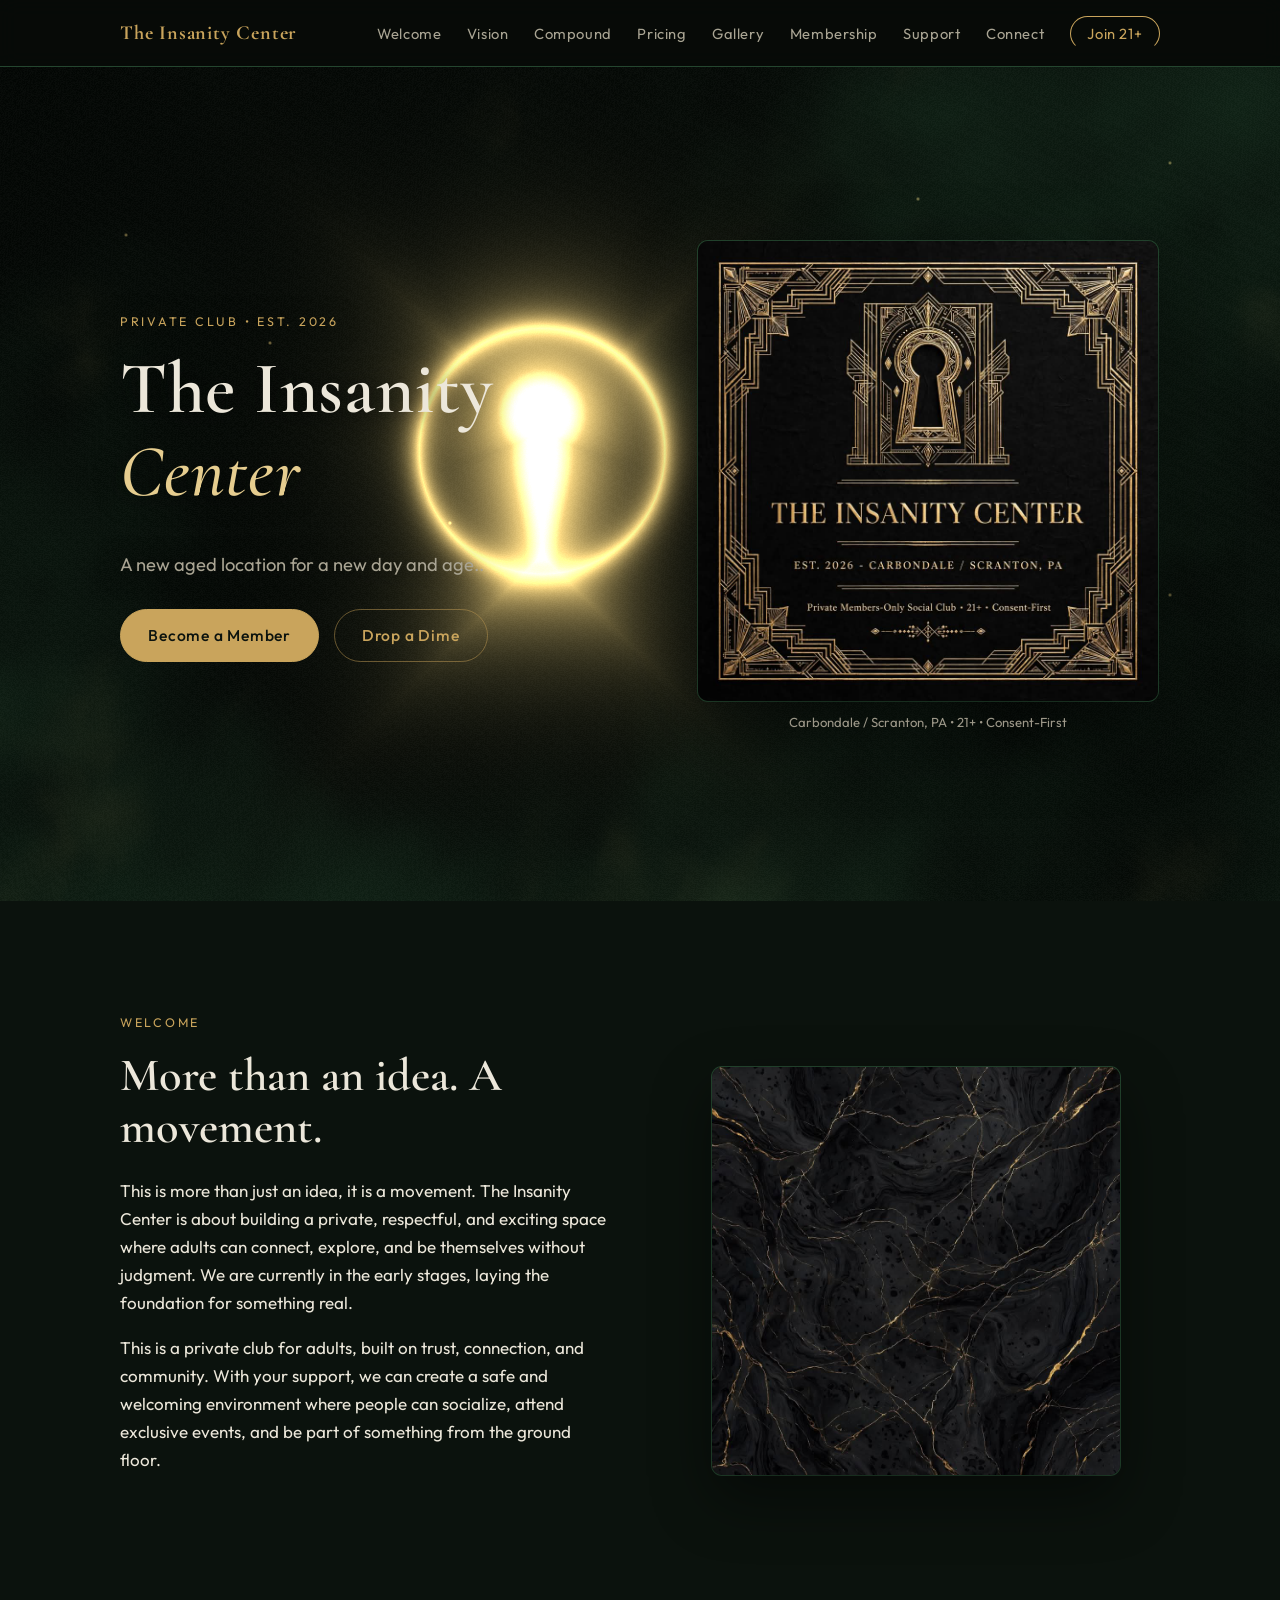
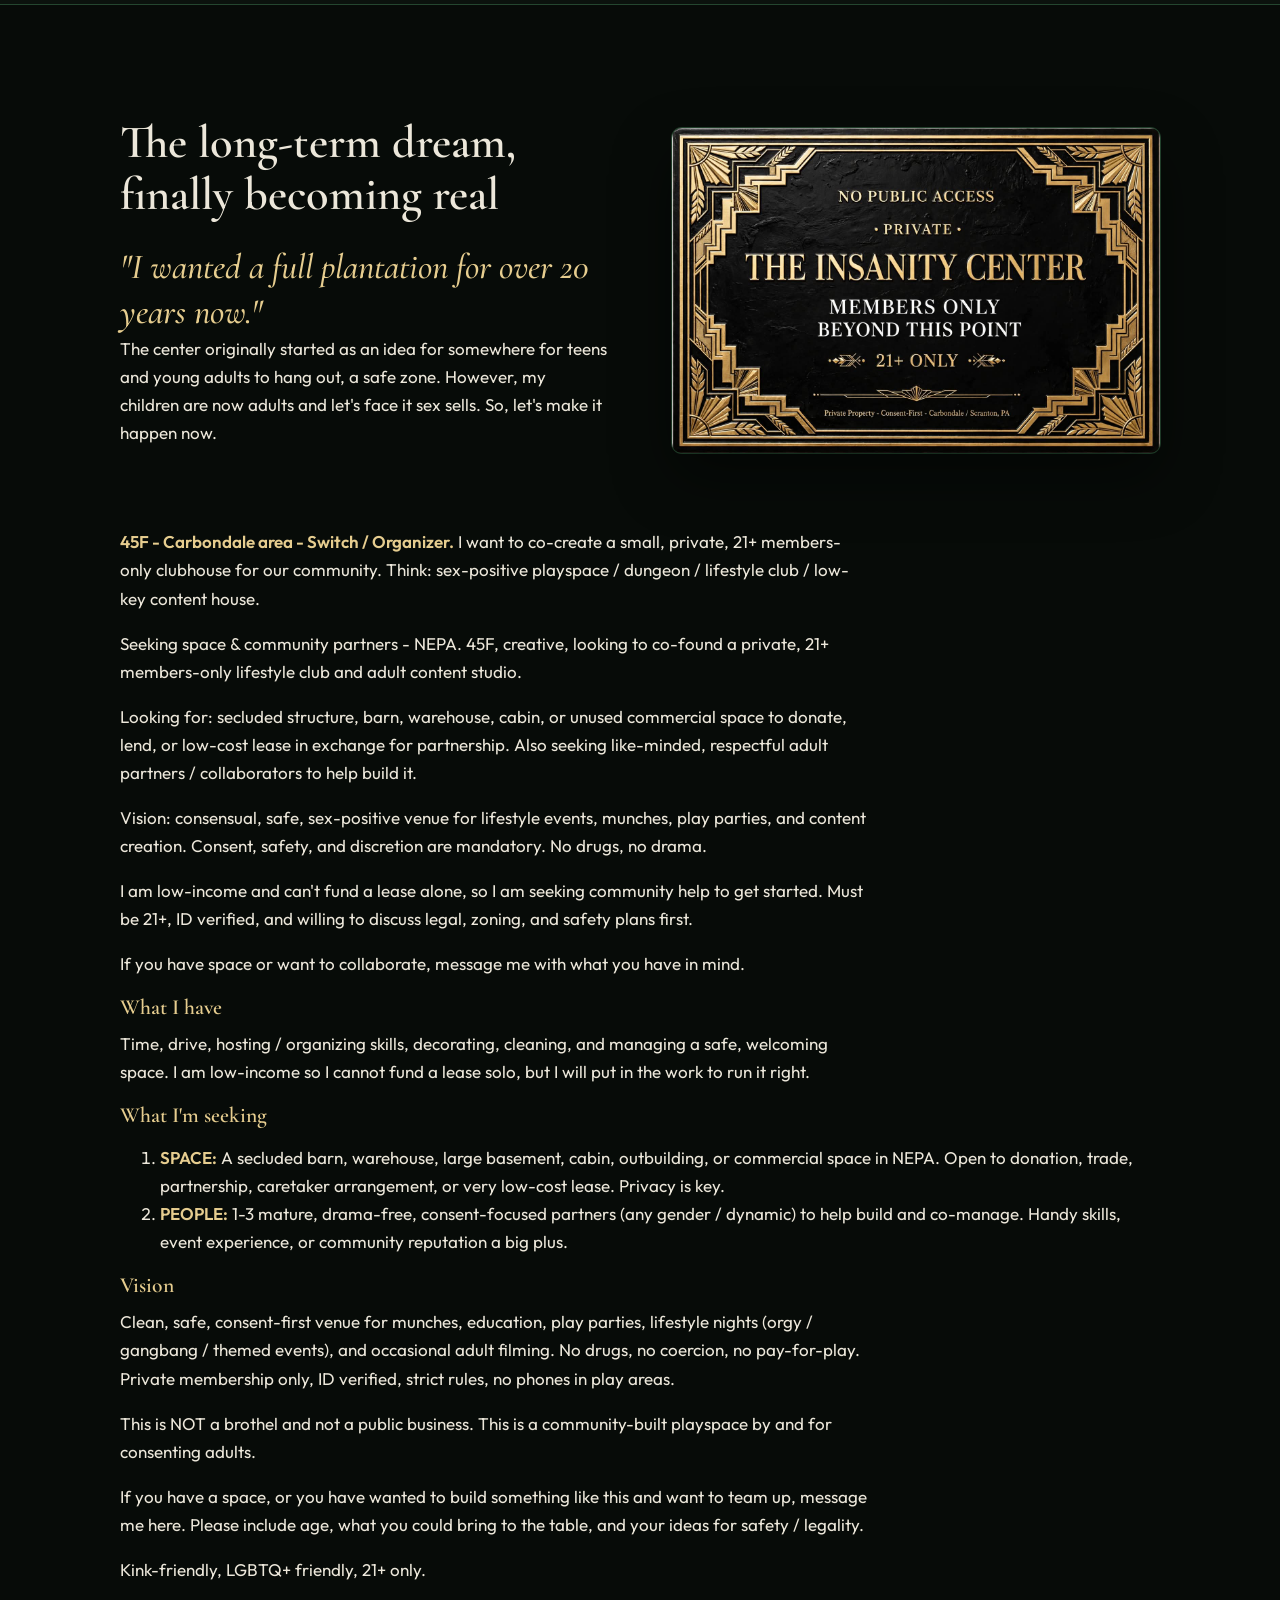
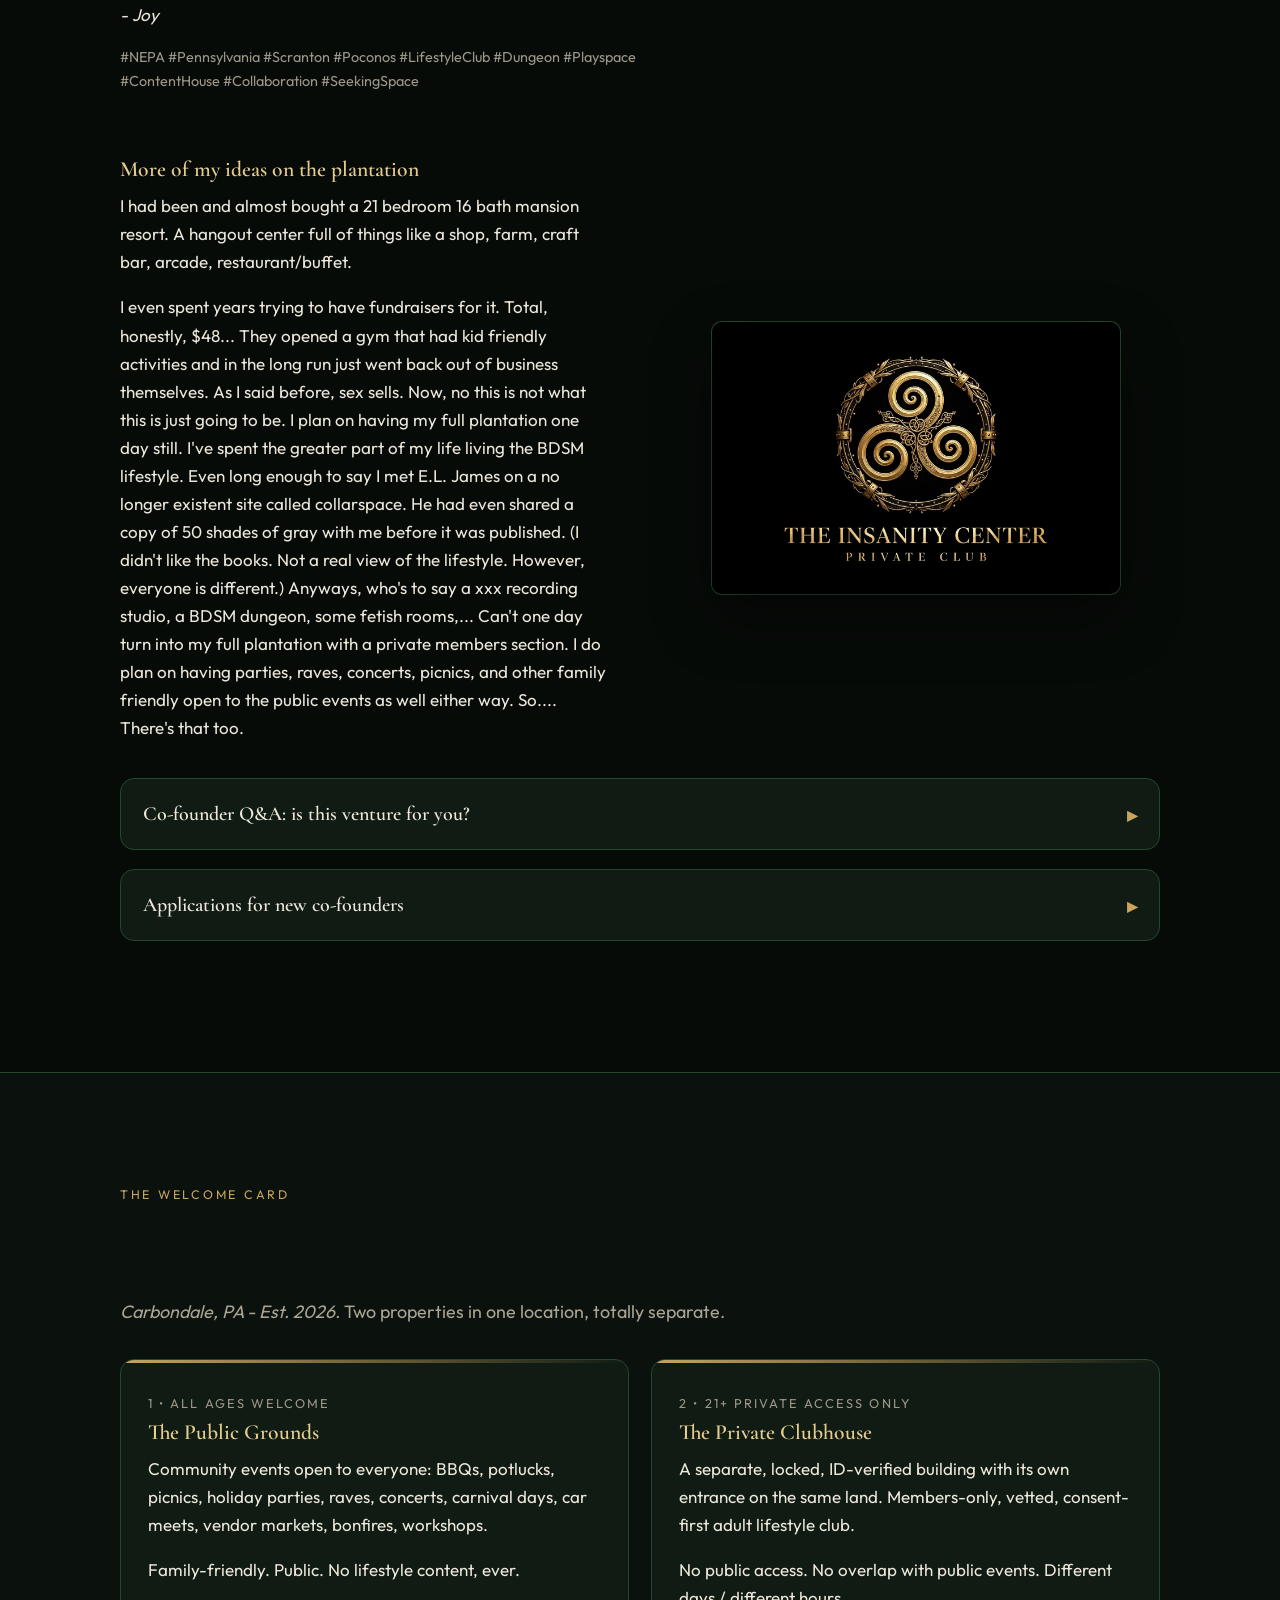
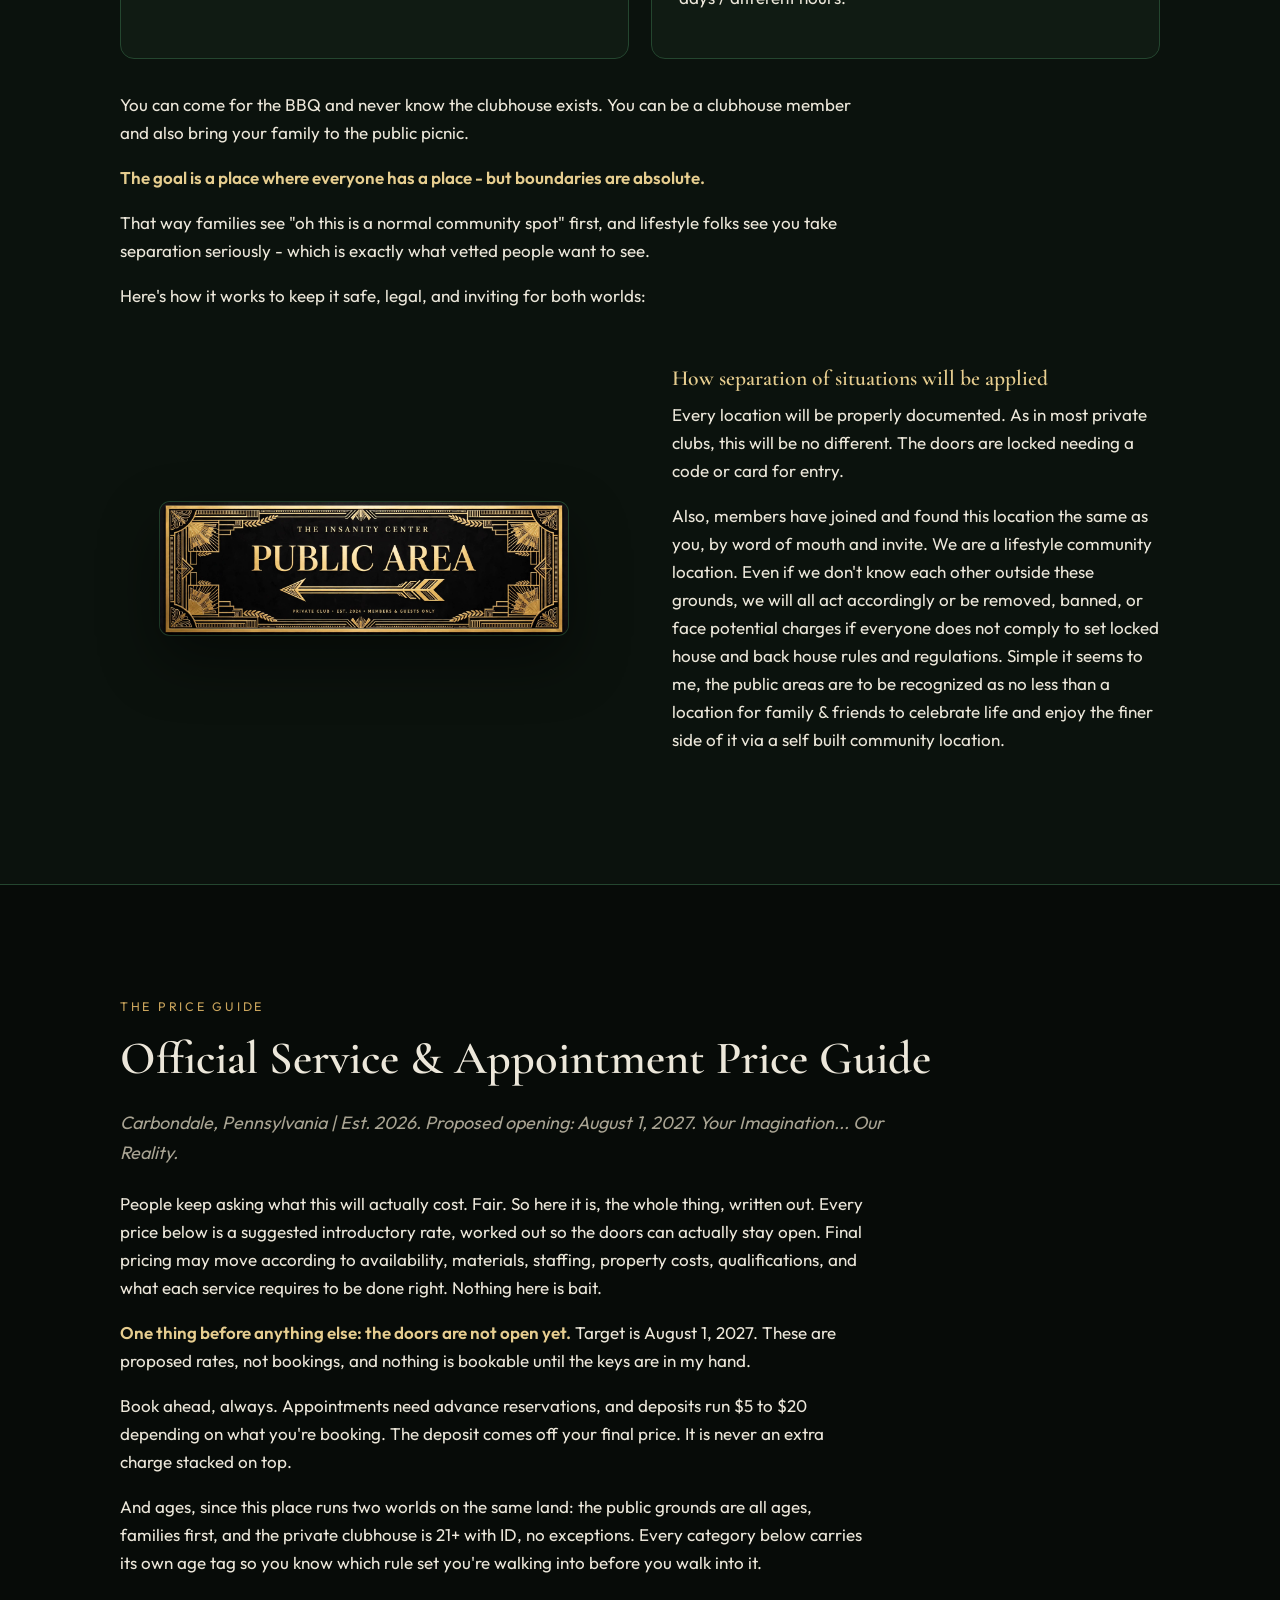
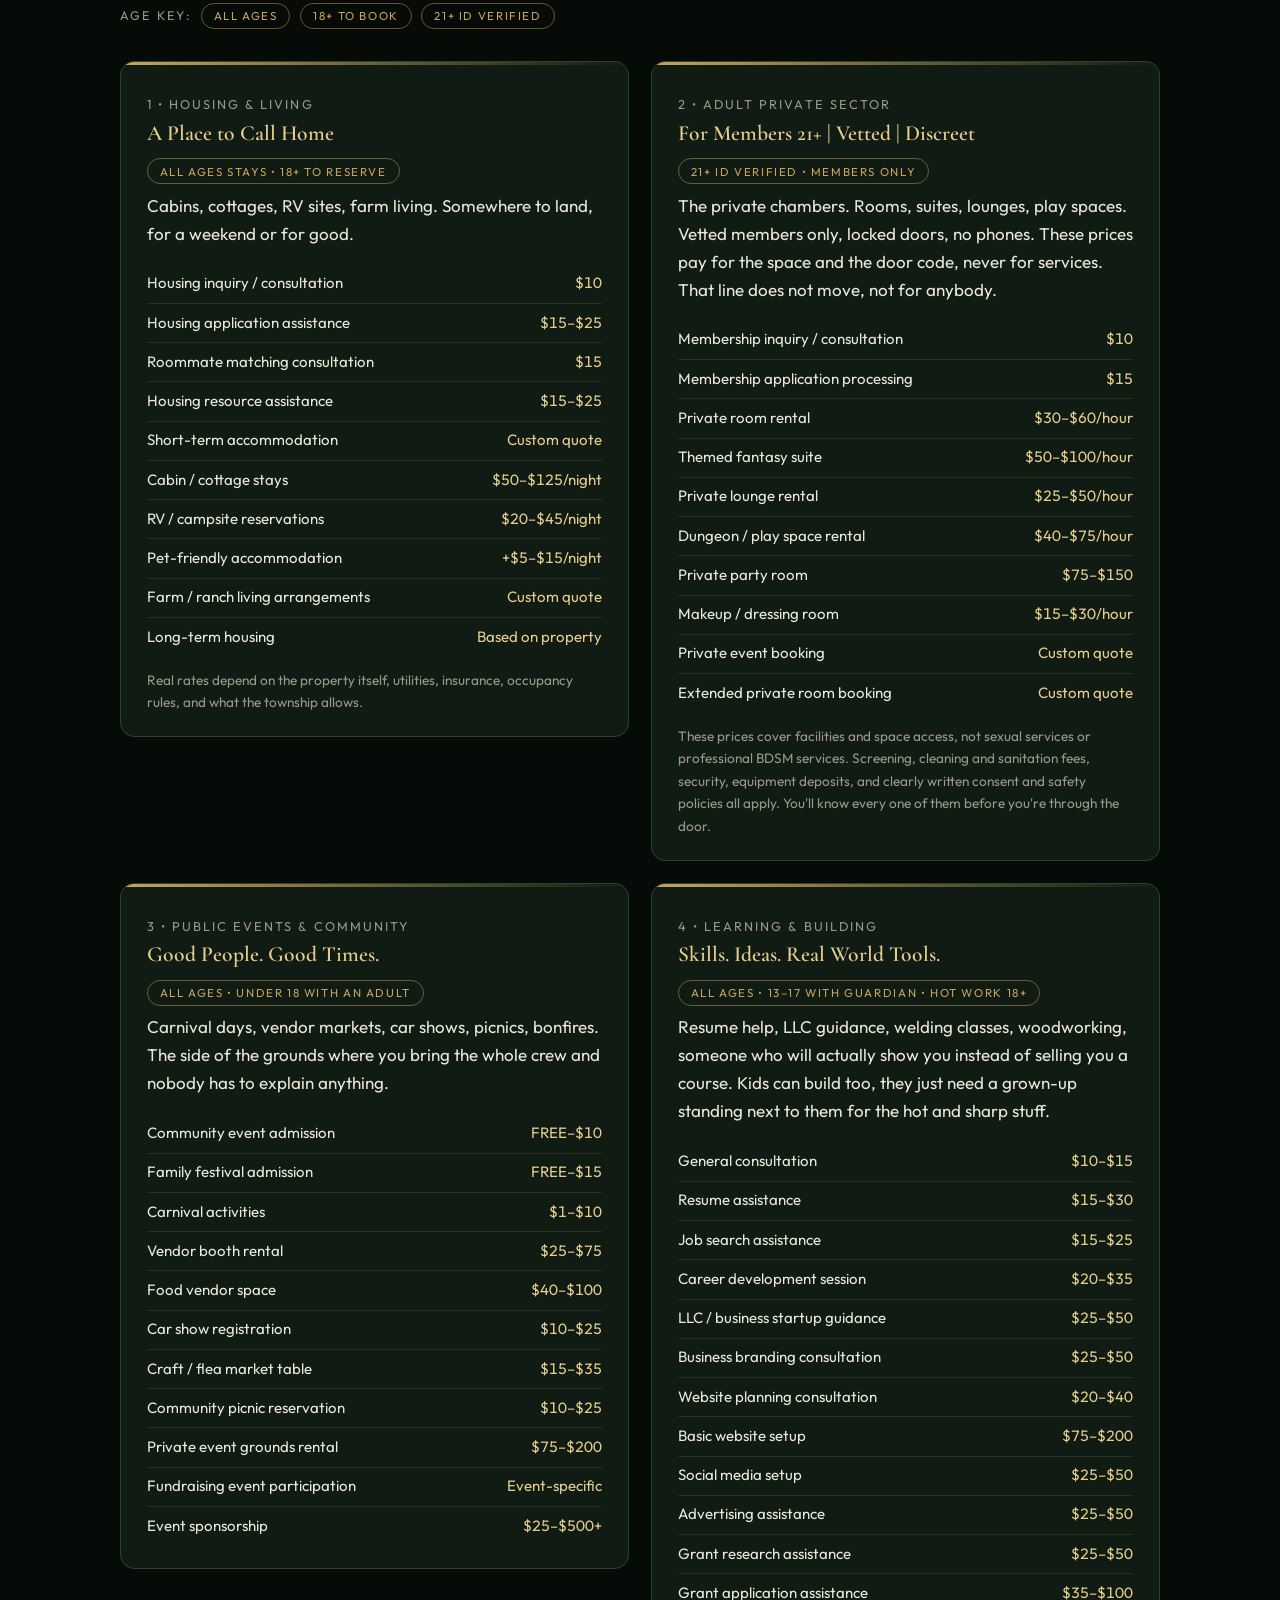
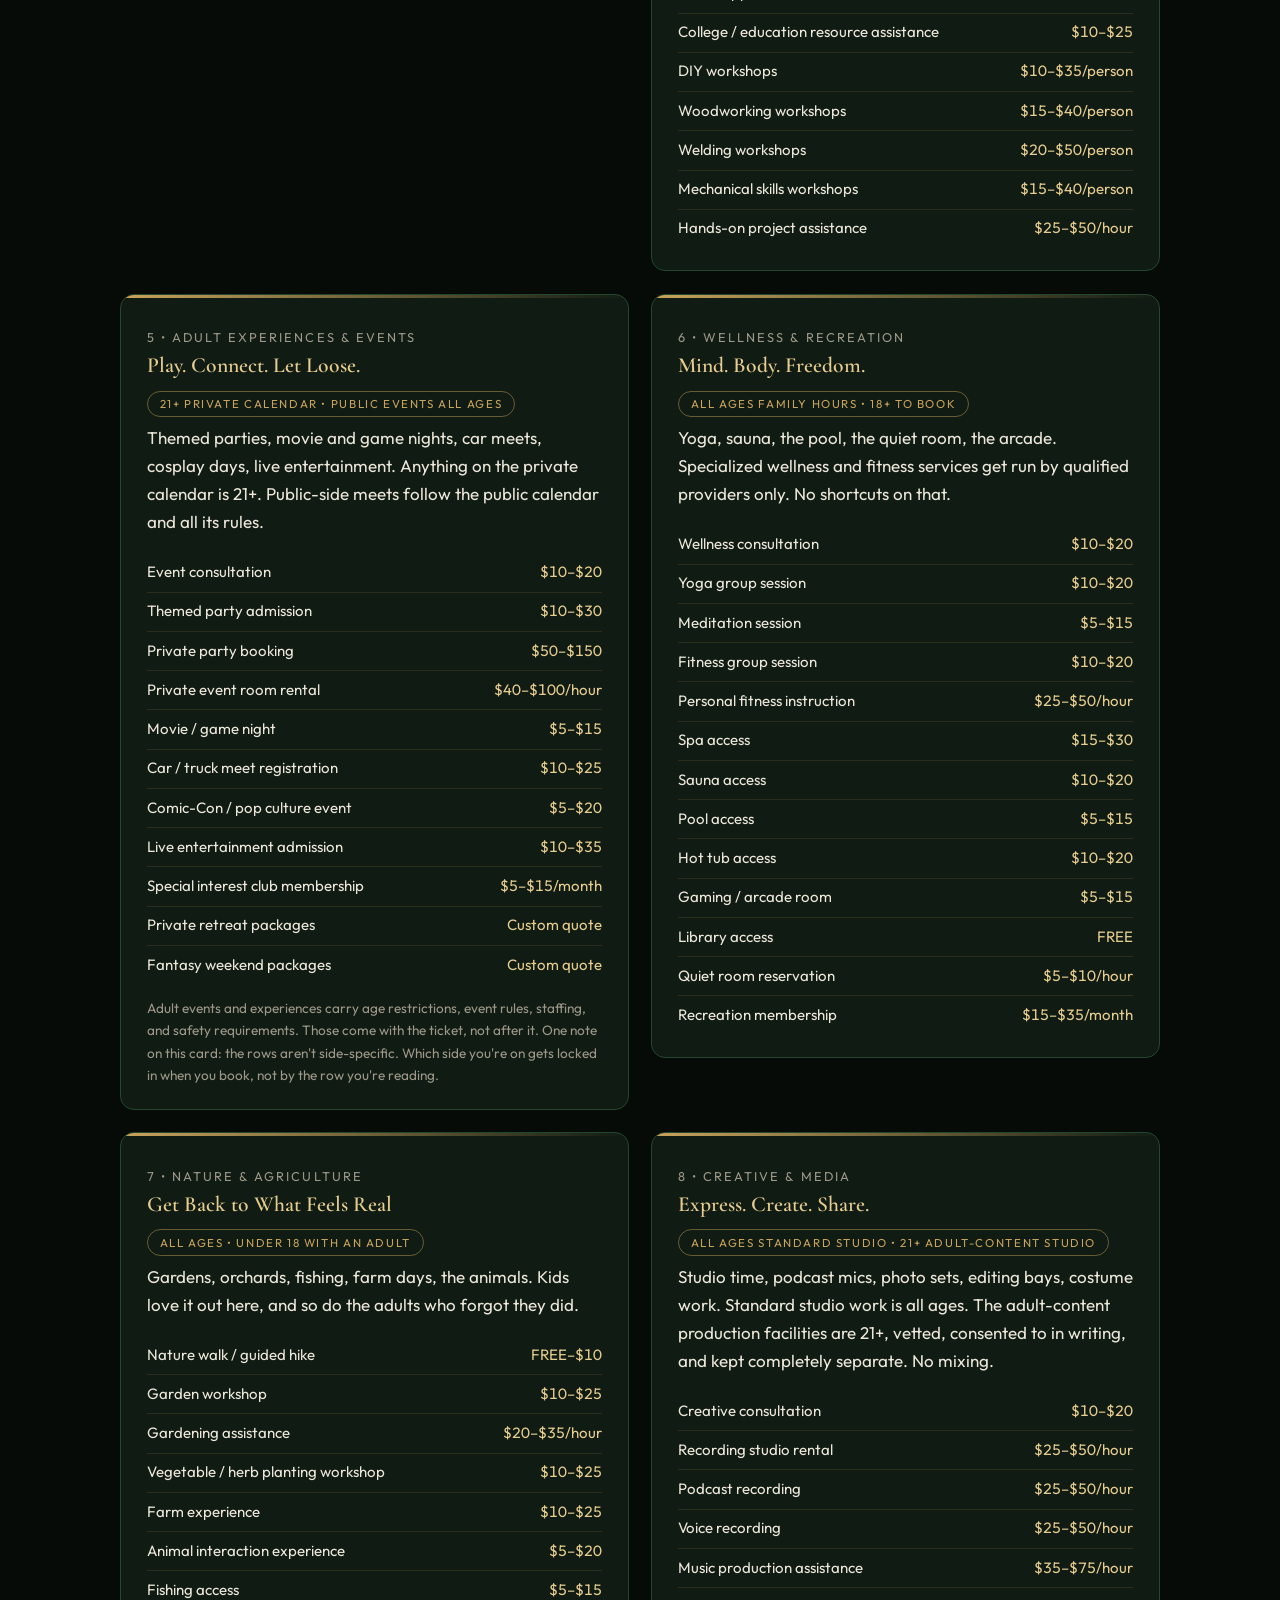
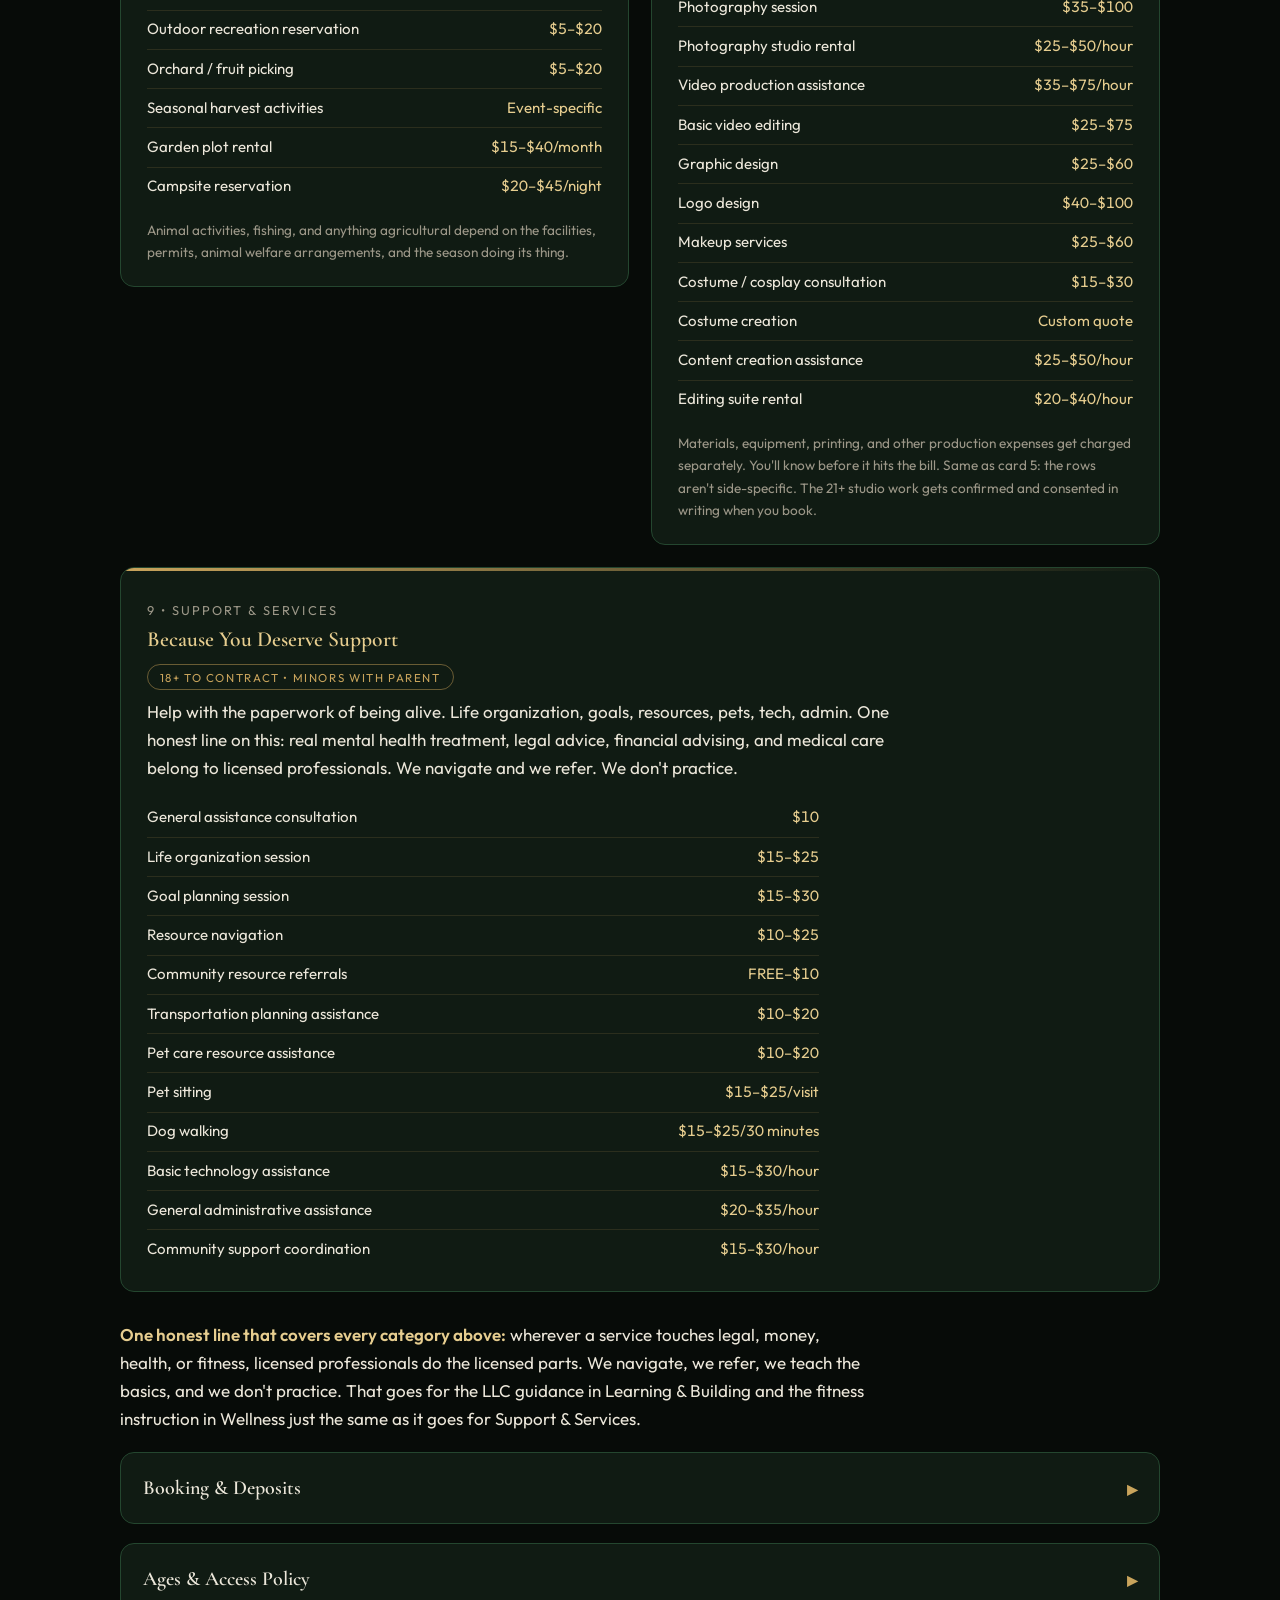
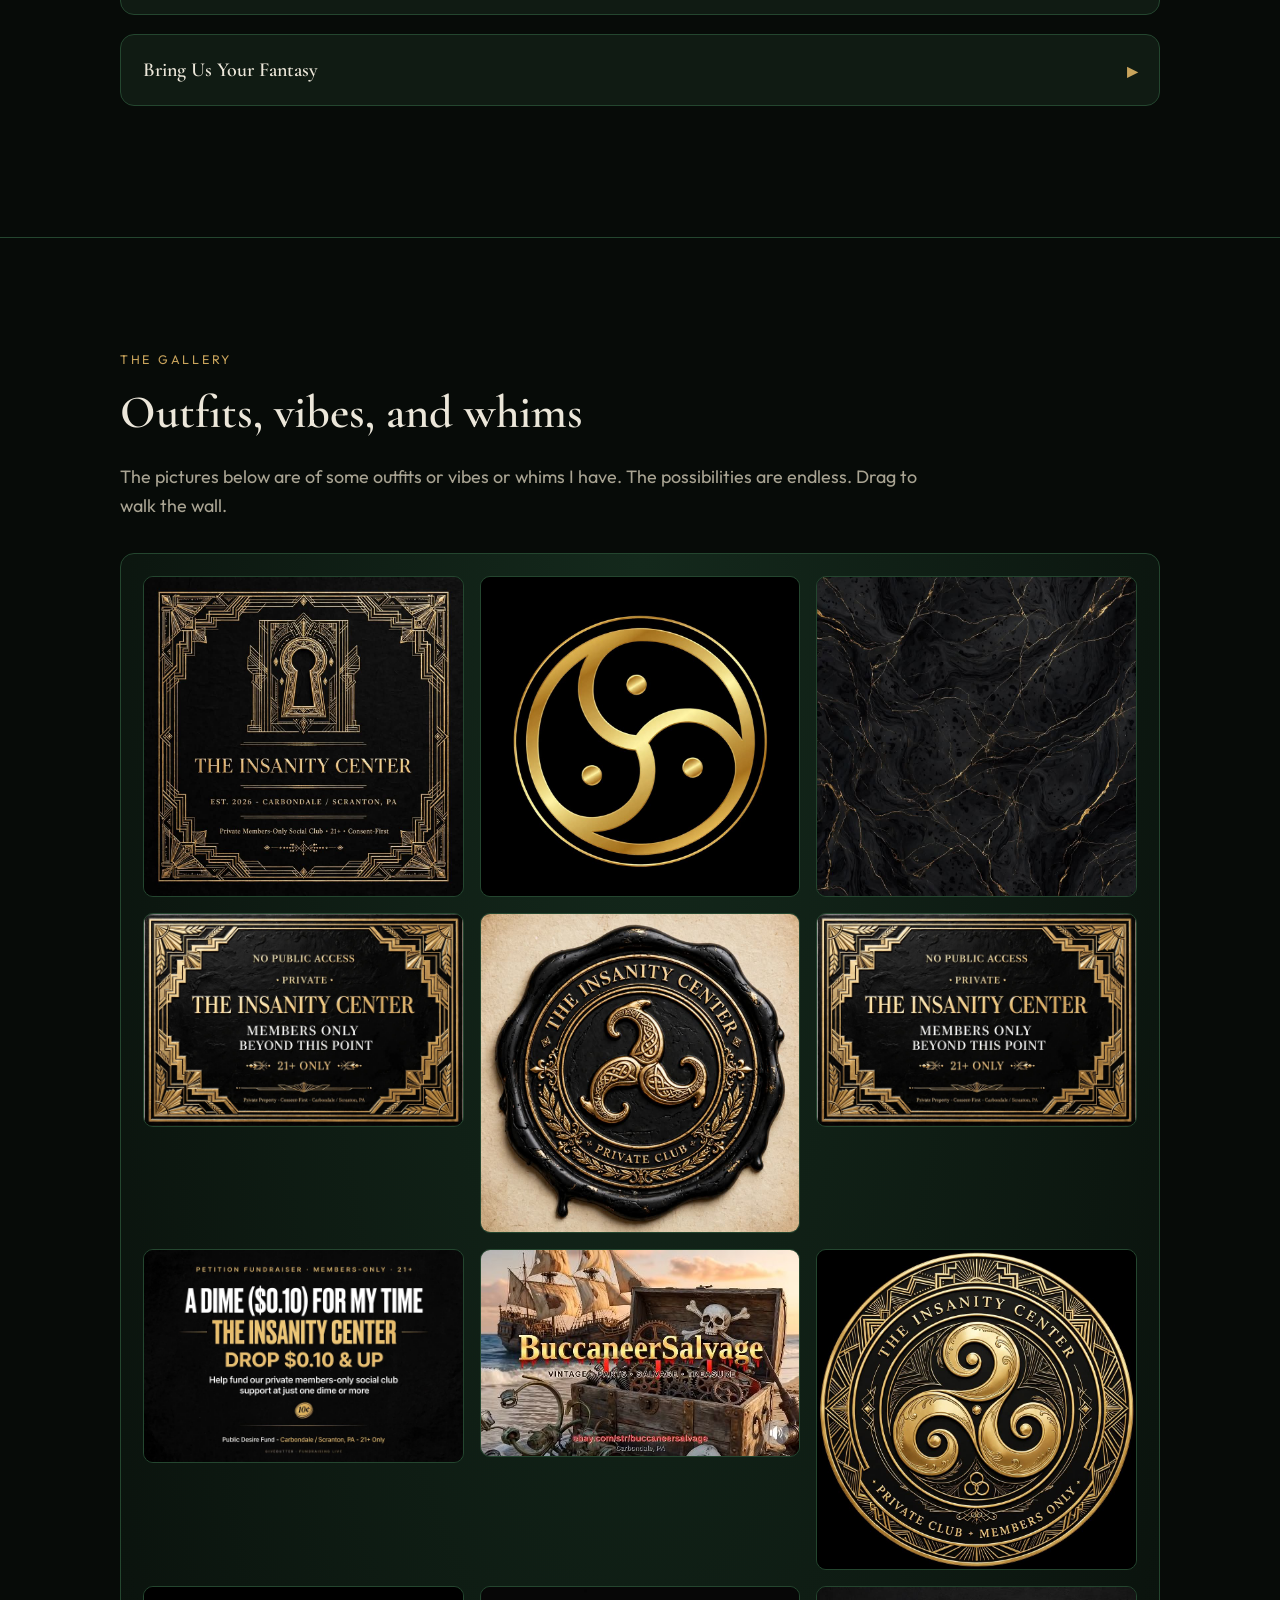
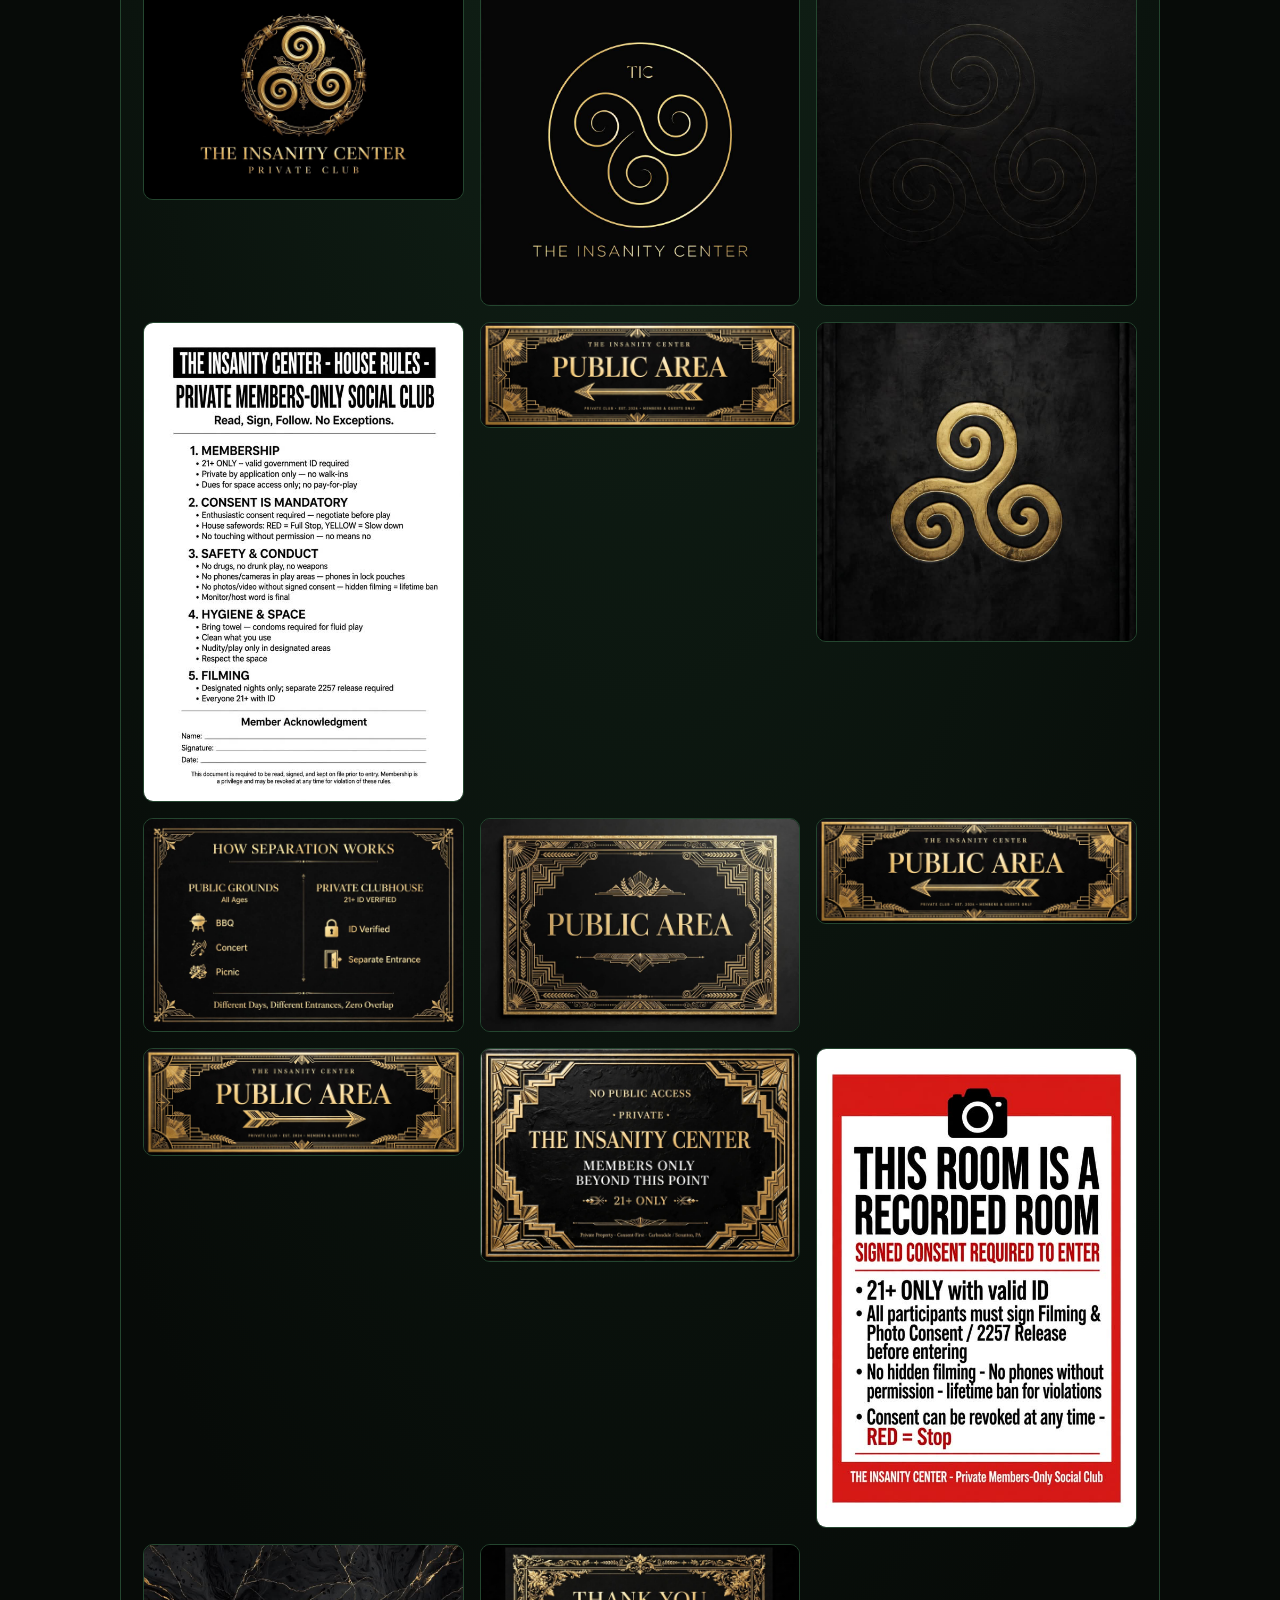
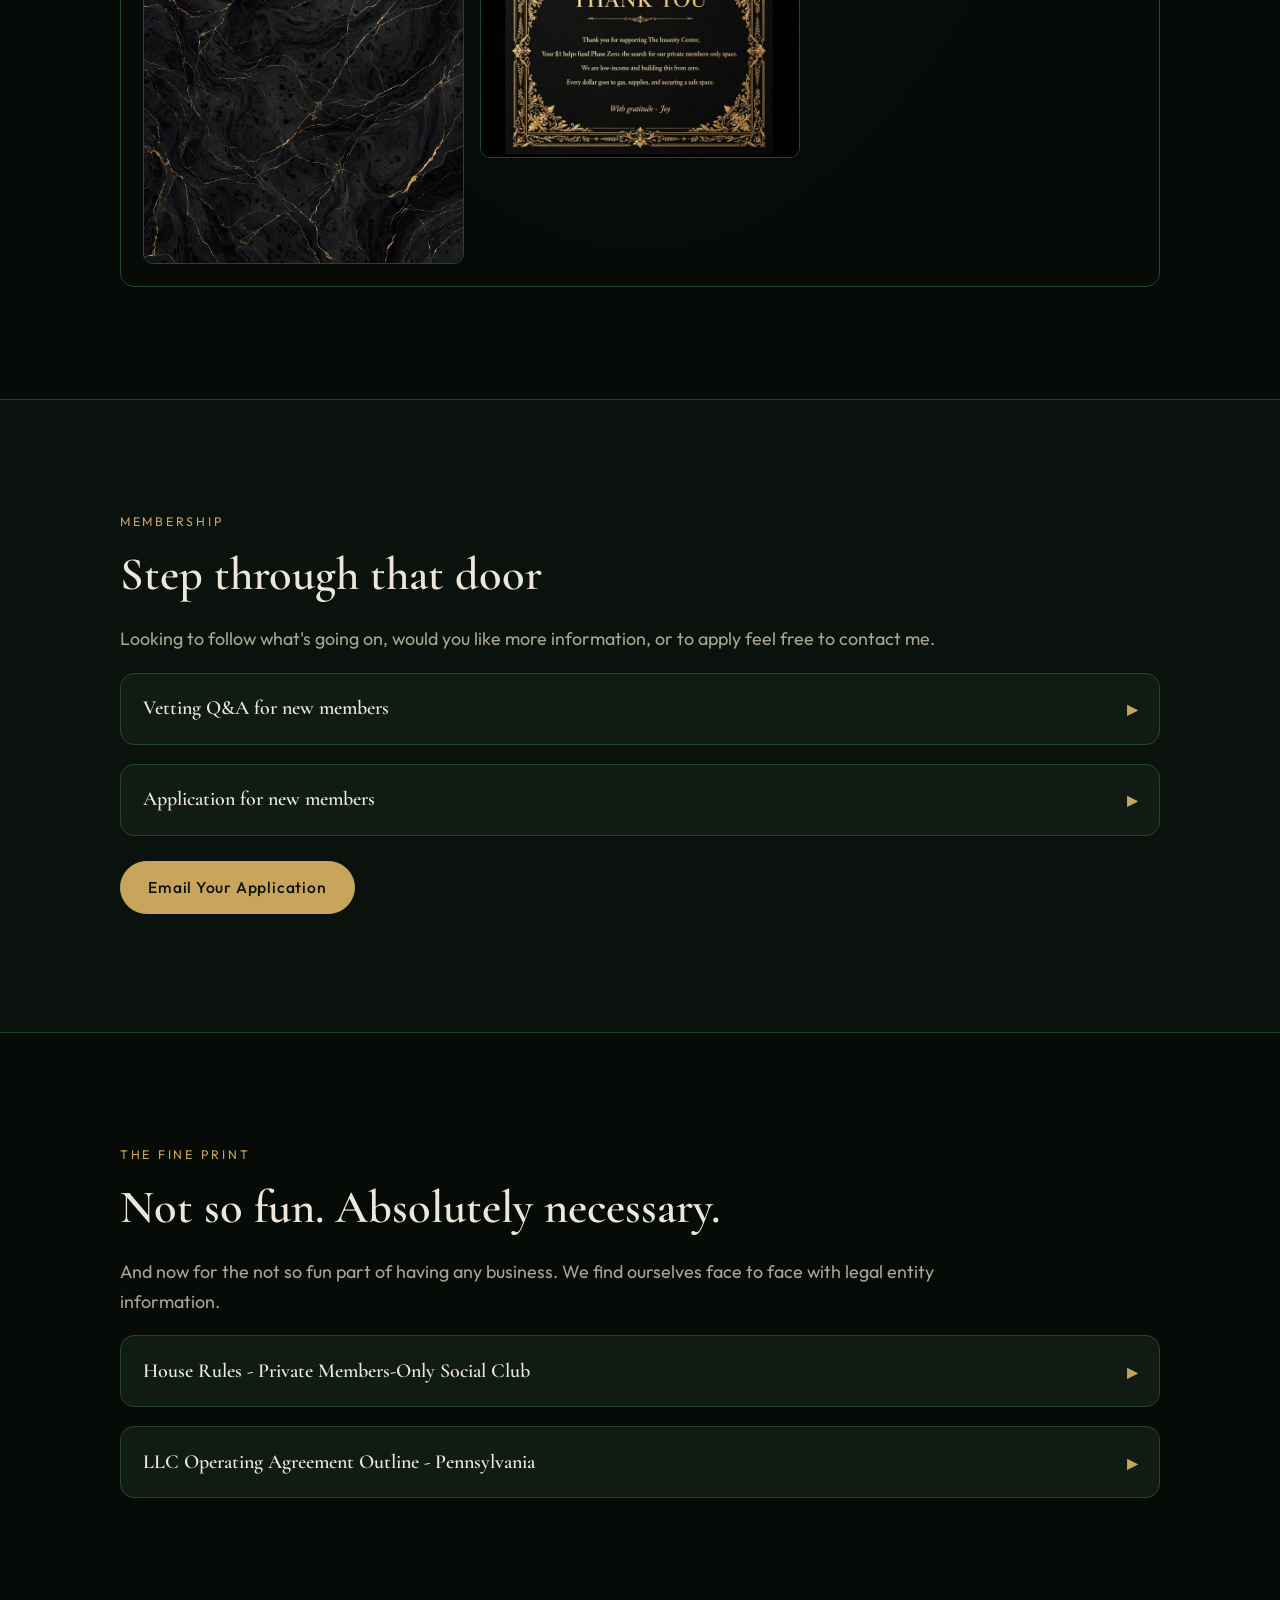
==== commit fea6bc21: "Typo pass at owner's request + dime/button bridge line" ====
--- a/index.html
+++ b/index.html
@@ -171,7 +171,7 @@
         <div>
           <h3>More of my ideas on the plantation</h3>
           <p>I had been and almost bought a 21 bedroom 16 bath mansion resort. A hangout center full of things like a shop, farm, craft bar, arcade, restaurant/buffet.</p>
-          <p>I even spent years trying to have fundraisers for it. Total, honestly, $48... They opened a gym that had kid friendly activities and in the long run just went back out of business themselves. As I said before, sex sells. Now, no this is not what this is just going to be. I plan on having my full plantation one day still. I've spent the greater part of my life living the BDSM lifestyle. Even long enough to say I met E.L. James on a no longer existent site called collarspace. He had even shared a copy of 50 shades of gray with me before it was published. (I didn't like the books. Not a real view of the lifestyle. However, everyone is different.) Anyways, who's to say a xxx recording studio, a BDSM dungeon, some fetish rooms,... Can't one day turn into my full plantation with a privet members section. I do plan on having parties, raves, concerts, picnics, and other family friendly open to the public events as well either way. So.... There's that too.</p>
+          <p>I even spent years trying to have fundraisers for it. Total, honestly, $48... They opened a gym that had kid friendly activities and in the long run just went back out of business themselves. As I said before, sex sells. Now, no this is not what this is just going to be. I plan on having my full plantation one day still. I've spent the greater part of my life living the BDSM lifestyle. Even long enough to say I met E.L. James on a no longer existent site called collarspace. He had even shared a copy of 50 shades of gray with me before it was published. (I didn't like the books. Not a real view of the lifestyle. However, everyone is different.) Anyways, who's to say a xxx recording studio, a BDSM dungeon, some fetish rooms,... Can't one day turn into my full plantation with a private members section. I do plan on having parties, raves, concerts, picnics, and other family friendly open to the public events as well either way. So.... There's that too.</p>
         </div>
         <figure class="split-media">
           <img src="assets/img/photo-10.jpg" alt="The Insanity Center gold triskelion emblem inside a laurel ring" loading="lazy" width="960" height="960">
@@ -308,9 +308,9 @@
           <img src="assets/img/photo-14.jpg" alt="Brass plaque reading: No public access. The Insanity Center, members only beyond this point, 21+ only" loading="lazy" width="2640" height="864">
         </figure>
         <div>
-          <h3>How separation of suitations will be applied</h3>
-          <p>Every location will be properly documented. As in most privet clubs, this will be no different. The doors are locked needing a code or card for entry.</p>
-          <p>Also, members have joined and found this location the same as you, by word of mouth and invite. We are a lifestyle community location. Even if we don't know each other outside these grounds, we will all act accordingly or be removed, banned, or face potential charges if everyone dose not comply to set locked house and back house rules and regulations. Simple it seems to me, the public areas are to be recognized as no less then a location for family &amp; friends to celebrate life and enjoy the finer side of it via a self built community location.</p>
+          <h3>How separation of situations will be applied</h3>
+          <p>Every location will be properly documented. As in most private clubs, this will be no different. The doors are locked needing a code or card for entry.</p>
+          <p>Also, members have joined and found this location the same as you, by word of mouth and invite. We are a lifestyle community location. Even if we don't know each other outside these grounds, we will all act accordingly or be removed, banned, or face potential charges if everyone does not comply to set locked house and back house rules and regulations. Simple it seems to me, the public areas are to be recognized as no less than a location for family &amp; friends to celebrate life and enjoy the finer side of it via a self built community location.</p>
         </div>
       </div>
     </div>
@@ -684,7 +684,7 @@
       <details class="doc reveal">
         <summary>Vetting Q&amp;A for new members <span class="chev">&#9656;</span></summary>
         <div class="doc-body">
-          <p>It's hard to know if this is something you would be interested in. Especially if you are new to thel lifestyle. New things could be scary. Here is a list of questions for vetting new members. Go through them and see how you feel about taking a step through that door to the privet chambers of the Insanity Center grounds.</p>
+          <p>It's hard to know if this is something you would be interested in. Especially if you are new to the lifestyle. New things could be scary. Here is a list of questions for vetting new members. Go through them and see how you feel about taking a step through that door to the private chambers of the Insanity Center grounds.</p>
           <div class="copy-row">
             <button class="copy-btn" type="button" data-copy="vetting">Copy vetting list</button>
             <span class="copy-hint" role="status">Read them. Sit with them. Then answer.</span>
@@ -897,6 +897,7 @@
       <div class="dime reveal">
         <p style="margin-bottom: 0;">The Insanity Center Donation Fund</p>
         <p class="amount">$0.10</p>
+        <p style="font-size: 0.9rem; color: var(--ink-muted); margin: -0.4rem 0 0.8rem;">The dime is the idea. The button starts at a buck - after that, you put in whatever you want.</p>
         <p>This is a public fund to open a private, consent-first, 21+ social club (with family friendly events and common areas) in Carbondale / Scranton, PA. The Insanity Center is coming to NEPA - if you want it here.</p>
         <p>This is an open donation fund to help open the center. This is not members-only. This is not an investment.</p>
         <h3>Why a dime?</h3>
@@ -942,7 +943,7 @@
       </div>
 
       <details class="doc reveal" style="margin-top: 2rem;">
-        <summary>Easter egg: Pirate Treasures you have aquired by crawling though this page.. <span class="chev">&#9656;</span></summary>
+        <summary>Easter egg: Pirate Treasures you have acquired by crawling through this page.. <span class="chev">&#9656;</span></summary>
         <div class="doc-body">
           <p>&#127988;&#8205;&#9760;&#65039; Welcome to BuccaneerSalvage - Your Pirate's Beach Cove for Vintage Mechanical Treasures!</p>
           <p>We hunt down the best rusty gold: vintage industrial salvage, steampunk parts, classic car &amp; truck pieces, lawnmower bits, computer &amp; electronics salvage, pumps, motors, tools, and all the hard-to-find mechanical oddities most people walk right past.</p>
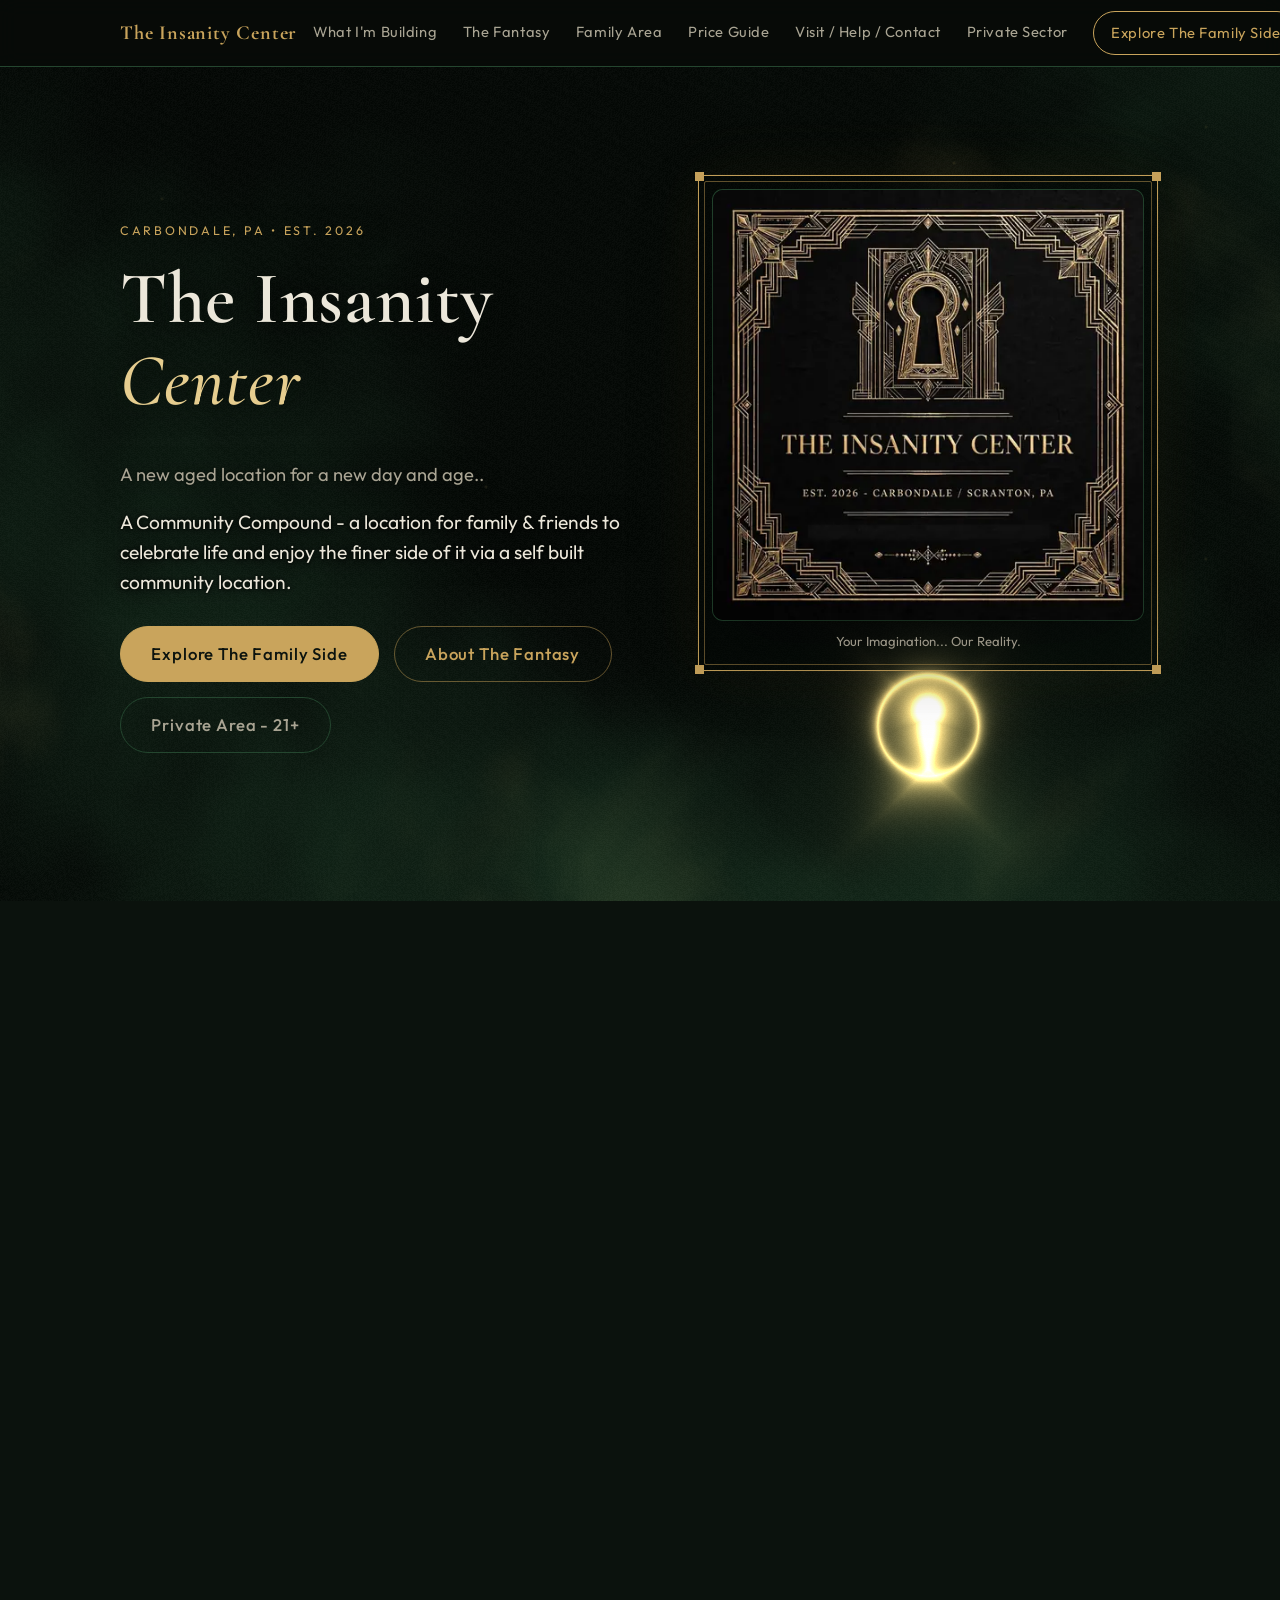
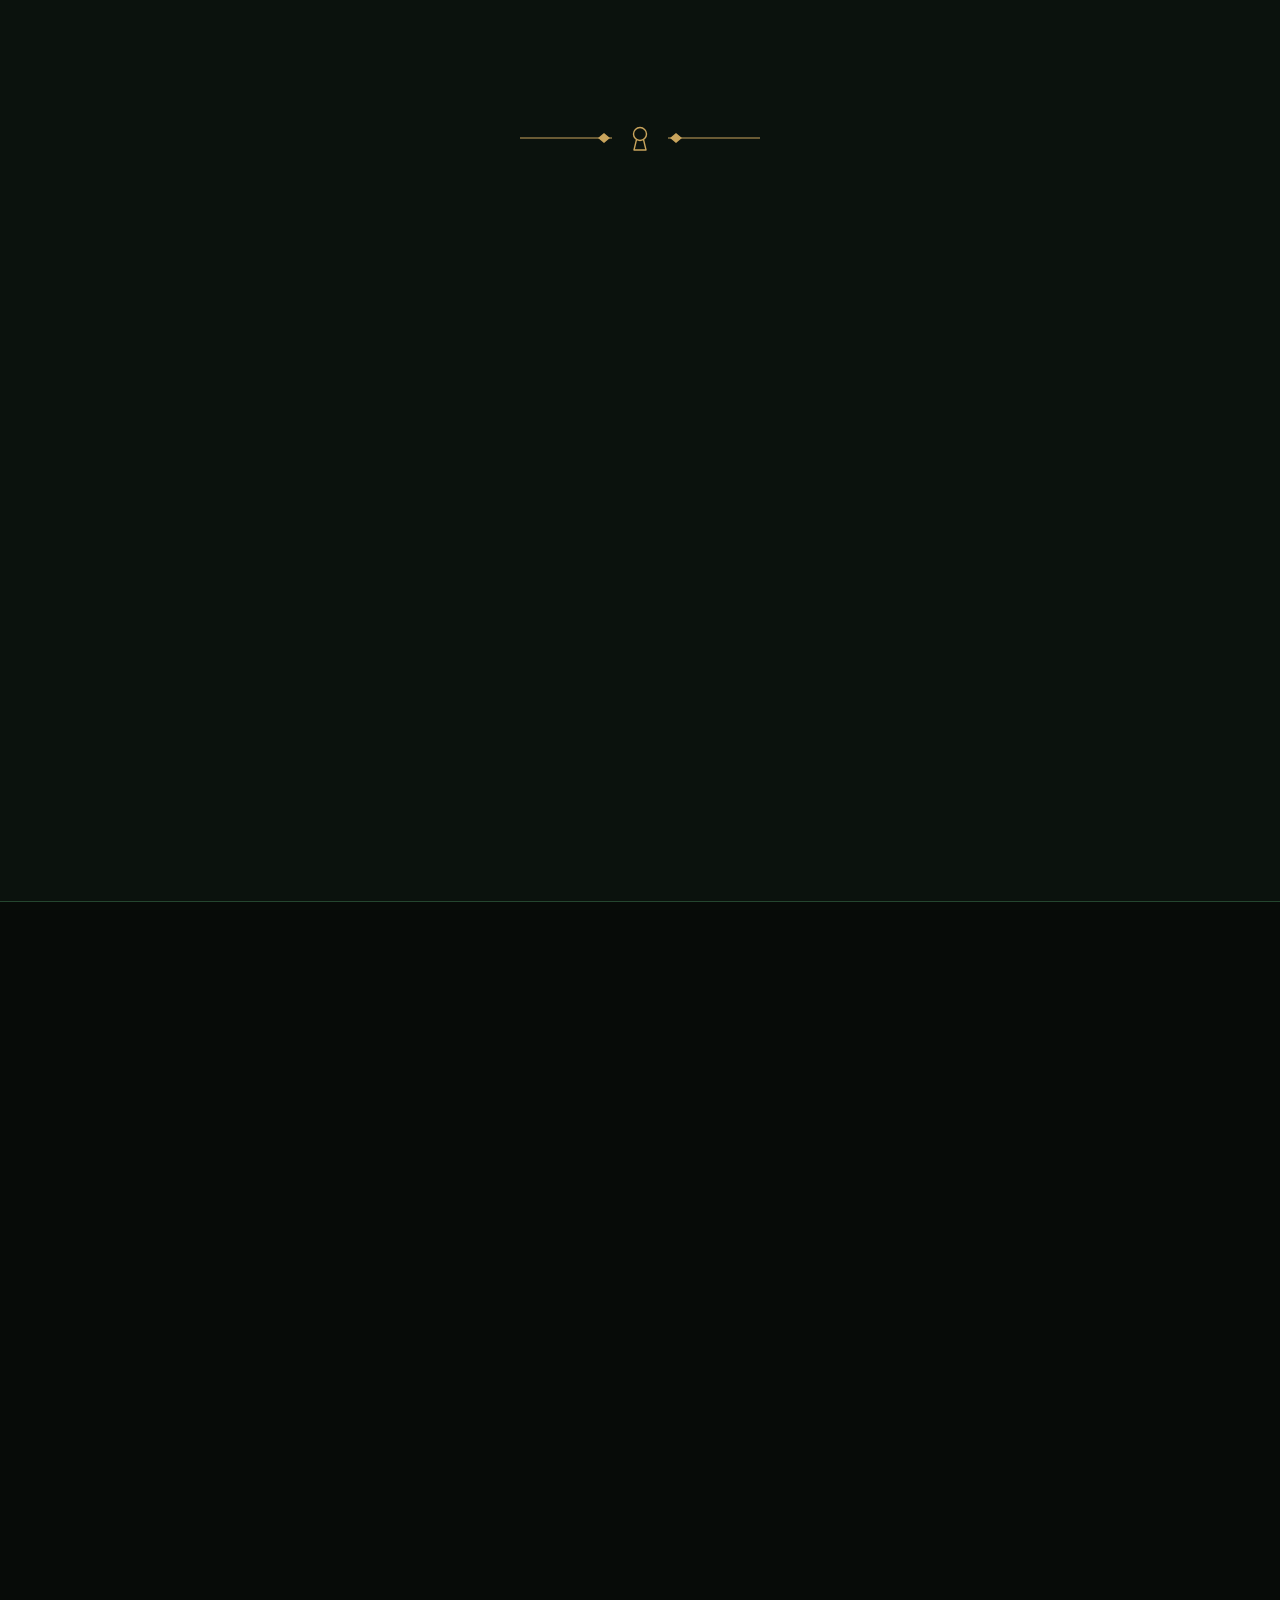
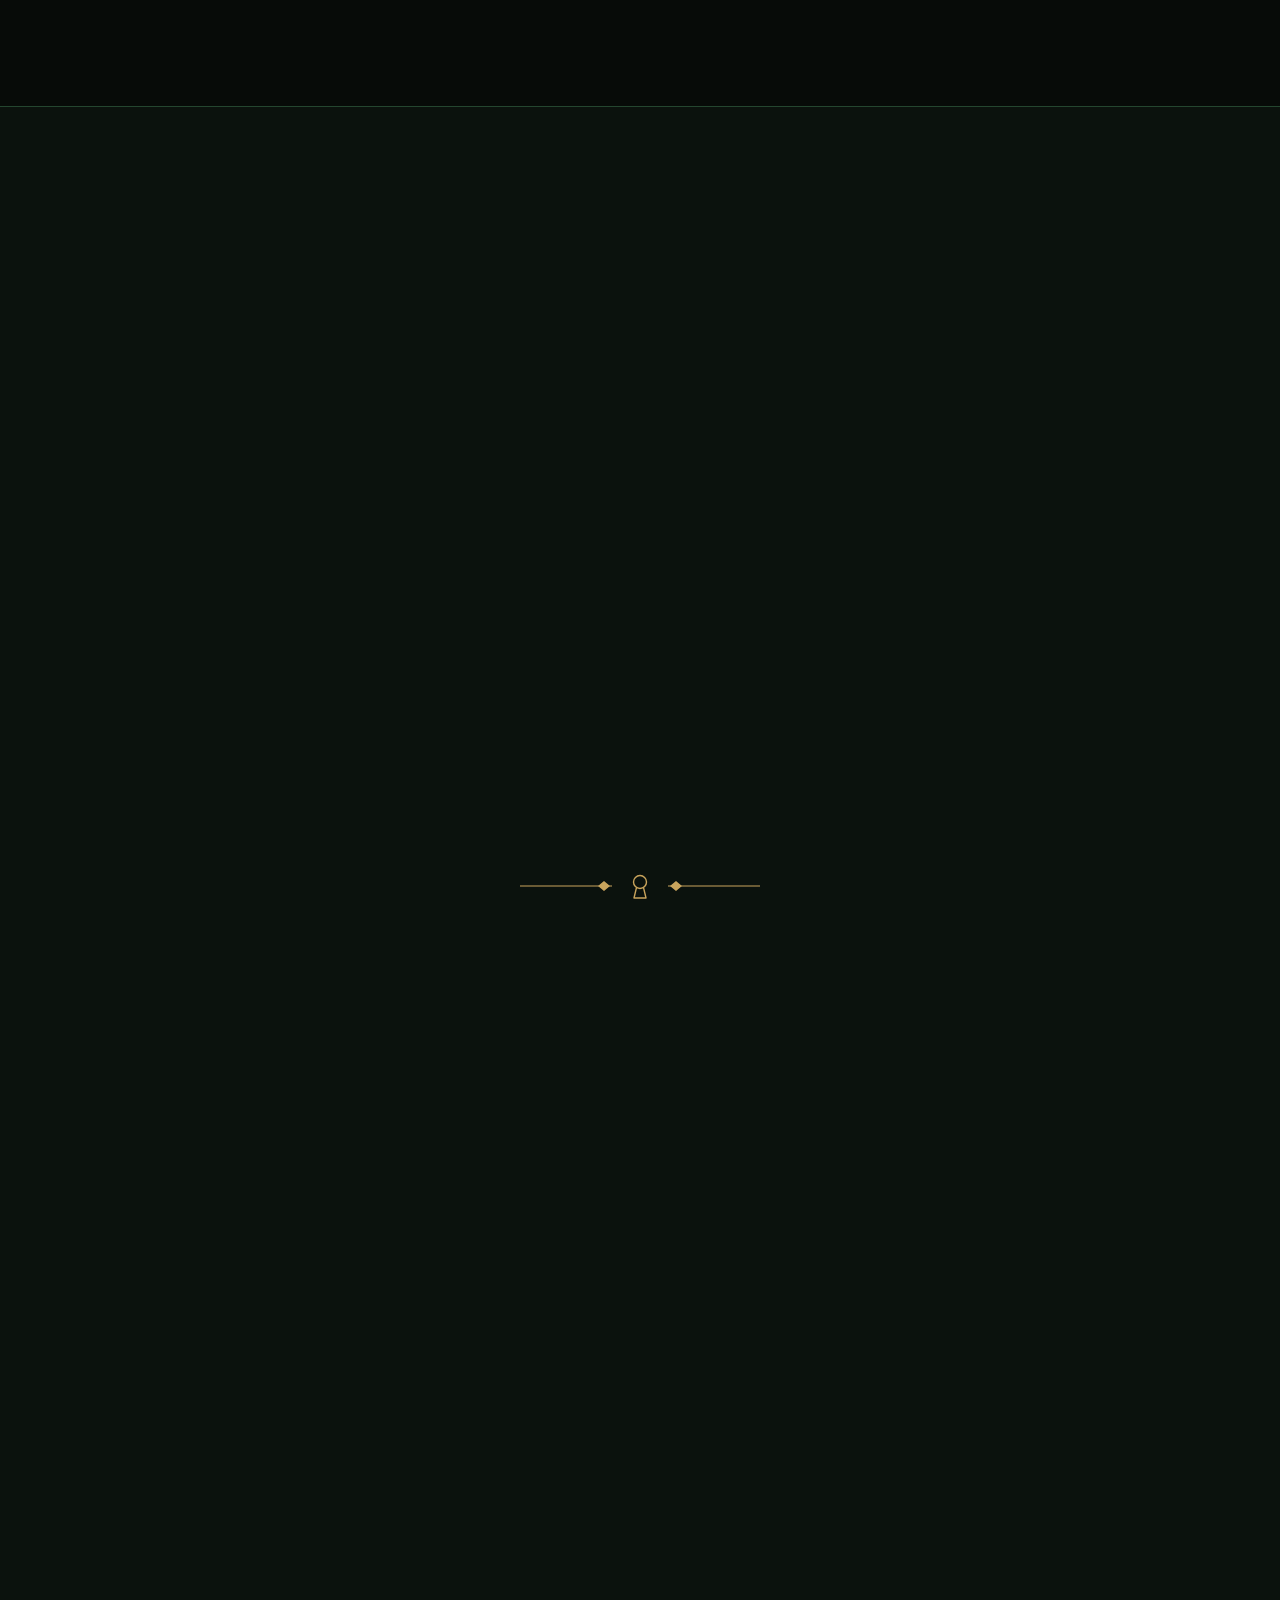
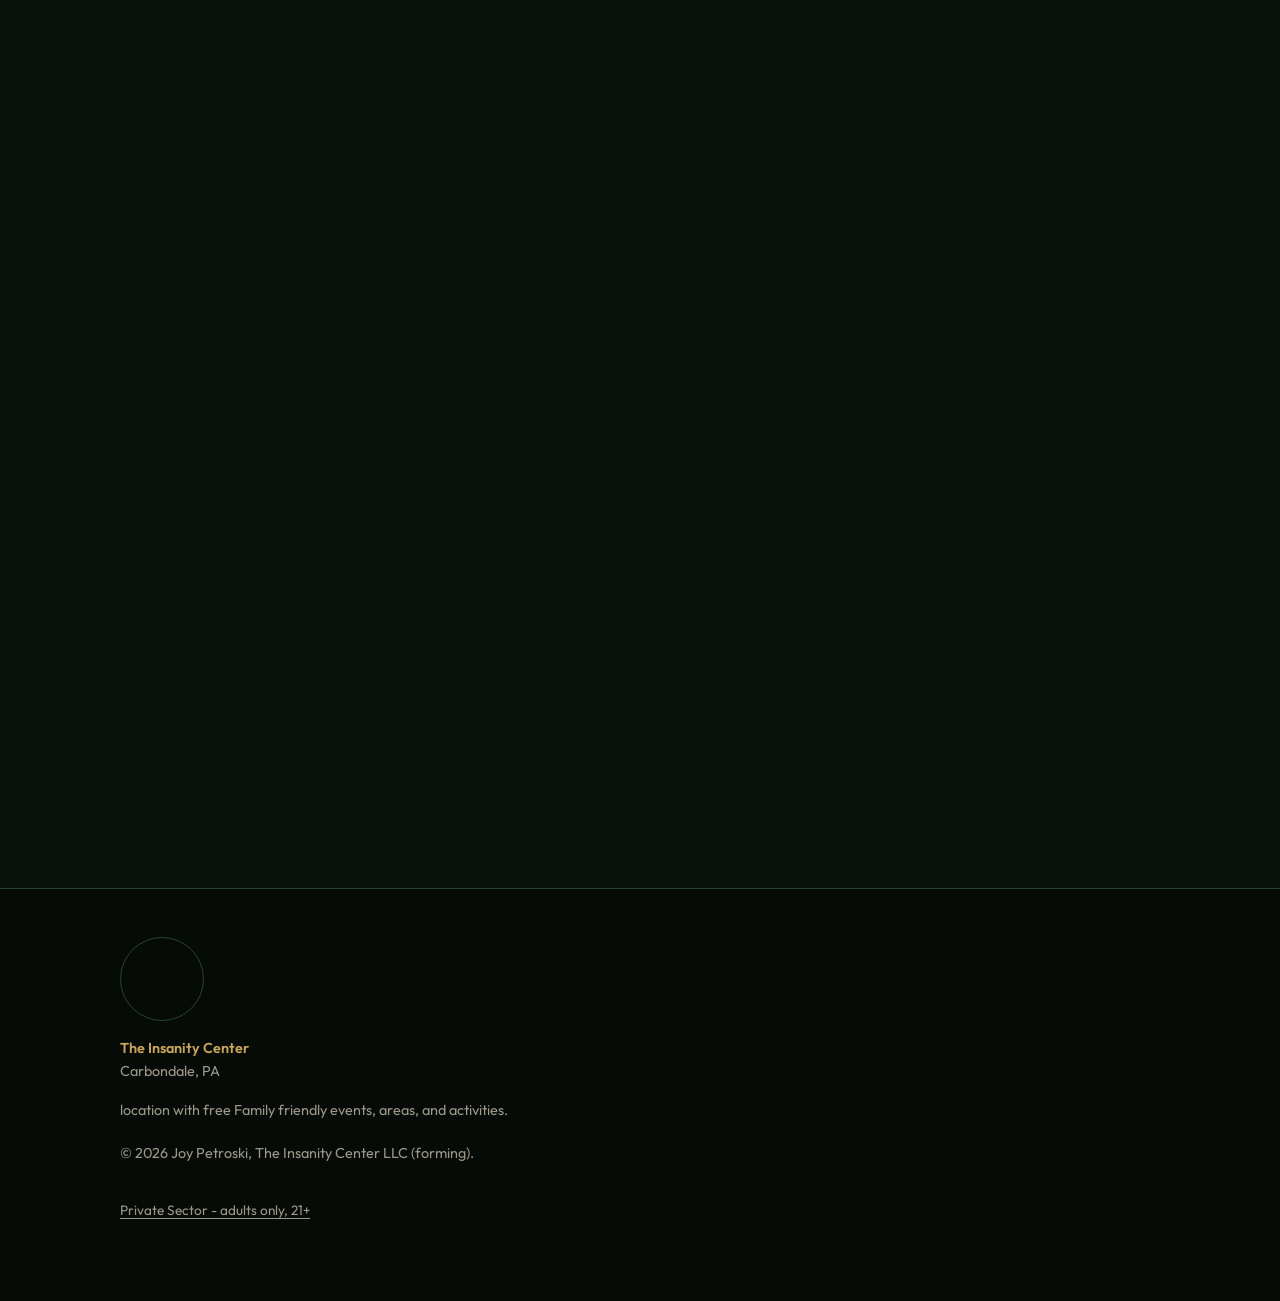
==== commit c0b38a5c: "Revamp 2026: private 21+ area, WebP gallery, 44px targets - Add the Private Sector landing page (pri" ====
--- a/index.html
+++ b/index.html
@@ -3,384 +3,269 @@
 <head>
 <meta charset="utf-8">
 <meta name="viewport" content="width=device-width, initial-scale=1">
-<title>The Insanity Center | Private 21+ Members Club &amp; Price Guide - Carbondale / Scranton, PA</title>
-<meta name="description" content="The Insanity Center is a consent-first, 21+ private members-only social club forming in the Carbondale / Scranton, PA area. Official service & appointment price guide now posted: all-ages public grounds, 21+ private clubhouse. Seeking space, community partners, and founding members. No drugs, no drama, no pay-for-play.">
+<meta http-equiv="Content-Security-Policy" content="default-src 'self'; script-src 'self'; style-src 'self'; img-src 'self' data: blob:; font-src 'self'; connect-src 'self'; object-src 'none'; base-uri 'self'; form-action 'none'">
+<meta name="referrer" content="strict-origin-when-cross-origin">
+<title>The Insanity Center | Family-Friendly Community Grounds, Carbondale PA</title>
+<meta name="description" content="A Community Compound in Carbondale, PA. Picnics, carnival days, vendor markets, workshops and old-fashioned fun for family and friends. Proposed opening August 1, 2027.">
+<meta name="robots" content="index, follow, max-image-preview:large">
+<link rel="canonical" href="https://theinsanitycenter.github.io/">
 <meta name="theme-color" content="#070b08">
-<script>document.documentElement.classList.add("js");</script>
-<link rel="canonical" href="https://theinsanitycenter.github.io/">
-<link rel="icon" type="image/png" sizes="64x64" href="assets/favicon-64.png">
-<link rel="apple-touch-icon" href="assets/apple-touch-icon.png">
-
+<meta name="color-scheme" content="dark">
 <meta property="og:type" content="website">
 <meta property="og:site_name" content="The Insanity Center">
-<meta property="og:title" content="The Insanity Center | Private Club, Est. 2026">
-<meta property="og:description" content="A consent-first, 21+ private members-only social club forming in NEPA. All-ages public grounds, 21+ private clubhouse, and the official service & appointment price guide now posted. Seeking space, partners, and founding members.">
+<meta property="og:title" content="The Insanity Center | Family-Friendly Community Grounds, Carbondale PA">
+<meta property="og:description" content="A Community Compound in Carbondale, PA. Picnics, carnival days, vendor markets, workshops and old-fashioned fun for family and friends. Proposed opening August 1, 2027.">
 <meta property="og:url" content="https://theinsanitycenter.github.io/">
-<meta property="og:image" content="https://theinsanitycenter.github.io/assets/og-image.jpg">
+<meta property="og:image" content="https://theinsanitycenter.github.io/assets/og-home.jpg">
+<meta property="og:image:width" content="1200">
+<meta property="og:image:height" content="630">
+<meta property="og:image:alt" content="Art Deco gold keyhole emblem of The Insanity Center on black">
+<meta property="og:locale" content="en_US">
 <meta name="twitter:card" content="summary_large_image">
-<meta name="twitter:title" content="The Insanity Center | Private Club, Est. 2026">
-<meta name="twitter:description" content="A consent-first, 21+ private members-only social club forming in Carbondale / Scranton, PA. All-ages public grounds, 21+ private clubhouse, official price guide on site.">
-<meta name="twitter:image" content="https://theinsanitycenter.github.io/assets/og-image.jpg">
-
-<link rel="preload" href="assets/fonts/f03.woff2" as="font" type="font/woff2" crossorigin>
-<link rel="preload" href="assets/fonts/f10.woff2" as="font" type="font/woff2" crossorigin>
-<link rel="stylesheet" href="assets/fonts/fonts.css">
-<link rel="stylesheet" href="assets/css/style.css">
-
+<meta name="twitter:title" content="The Insanity Center | Family-Friendly Community Grounds, Carbondale PA">
+<meta name="twitter:description" content="A Community Compound in Carbondale, PA. Picnics, carnival days, vendor markets, workshops and old-fashioned fun for family and friends. Proposed opening August 1, 2027.">
+<meta name="twitter:image" content="https://theinsanitycenter.github.io/assets/og-home.jpg">
+<link rel="icon" type="image/png" sizes="96x96" href="/assets/favicon-96.png">
+<link rel="apple-touch-icon" sizes="180x180" href="/assets/apple-touch-icon-180.png">
+<link rel="preload" href="/assets/fonts/f03.woff2" as="font" type="font/woff2" crossorigin>
+<link rel="preload" href="/assets/fonts/f10.woff2" as="font" type="font/woff2" crossorigin>
+<link rel="preload" as="image" type="image/webp" href="/assets/img/home-keyhole.webp" imagesrcset="/assets/img/home-keyhole-480.webp 480w, /assets/img/home-keyhole.webp 960w" imagesizes="(max-width: 860px) 78vw, 460px" fetchpriority="high">
+<link rel="stylesheet" href="/assets/fonts/fonts.css?v=b7e2710a22" integrity="sha384-qKVxPdnwD+Li+3Ar+E51vGWBo7RTDN0mrmSzd9RDrRIM9FEdz81FLAuw76THwa/L">
+<link rel="stylesheet" href="/assets/css/style.css?v=7aaaaaadce" integrity="sha384-d0swk8HFjYPJpy2y3pI3wE8wnmQloyWHzruD0WuDtCeL0SIrvEJcsKjO+O2RKvJW">
+<script src="/assets/js/js-flag.js?v=a10dbeff71" integrity="sha384-lD6oIhJ2fzyH7cn+QBLyHoZL2n7DC3nglmnKhx93wy6w0YYb8fJpPWF8M8F2ck5L"></script>
 <script type="application/ld+json">
 {
   "@context": "https://schema.org",
-  "@type": "Organization",
-  "name": "The Insanity Center",
-  "alternateName": "The Insanity Center Private Club",
-  "url": "https://theinsanitycenter.github.io/",
-  "logo": "https://theinsanitycenter.github.io/assets/apple-touch-icon.png",
-  "email": "theinsanitycenter@gmail.com",
-  "foundingDate": "2026",
-  "founder": { "@type": "Person", "name": "Joy Petroski" },
-  "address": { "@type": "PostalAddress", "addressLocality": "Carbondale", "addressRegion": "PA", "addressCountry": "US" },
-  "areaServed": ["Carbondale PA", "Scranton PA", "Northeastern Pennsylvania"],
-  "description": "Consent-first, 21+ private members-only social club forming in the Carbondale / Scranton PA area. All-ages public grounds plus a separate 21+ private clubhouse. Community-built playspace by and for consenting adults. No drugs, no drama, no pay-for-play."
-}
-</script>
-<script type="application/ld+json">
-{
-  "@context": "https://schema.org",
-  "@type": "OfferCatalog",
-  "name": "The Insanity Center - Official Service & Appointment Price Guide",
-  "url": "https://theinsanitycenter.github.io/#pricing",
-  "itemListElement": [
-    { "@type": "OfferCatalog", "name": "Housing & Living" },
-    { "@type": "OfferCatalog", "name": "Adult Private Sector (21+)" },
-    { "@type": "OfferCatalog", "name": "Public Events & Community" },
-    { "@type": "OfferCatalog", "name": "Learning & Building" },
-    { "@type": "OfferCatalog", "name": "Adult Experiences & Events (21+)" },
-    { "@type": "OfferCatalog", "name": "Wellness & Recreation" },
-    { "@type": "OfferCatalog", "name": "Nature & Agriculture" },
-    { "@type": "OfferCatalog", "name": "Creative & Media" },
-    { "@type": "OfferCatalog", "name": "Support & Services" }
+  "@graph": [
+    {
+      "@type": "Organization",
+      "@id": "https://theinsanitycenter.github.io/#org",
+      "name": "The Insanity Center",
+      "alternateName": "The Insanity Plantation",
+      "url": "https://theinsanitycenter.github.io/",
+      "logo": "https://theinsanitycenter.github.io/assets/apple-touch-icon-180.png",
+      "image": "https://theinsanitycenter.github.io/assets/og-home.jpg",
+      "description": "A Community Compound in Carbondale, PA with public, all-ages grounds for community events: BBQs, potlucks, picnics, holiday parties, carnival days, car meets, vendor markets, bonfires and workshops.",
+      "email": "theinsanitycenter@gmail.com",
+      "foundingDate": "2026",
+      "founder": { "@type": "Person", "name": "Joy Petroski" },
+      "address": { "@type": "PostalAddress", "addressLocality": "Carbondale", "addressRegion": "PA", "addressCountry": "US" },
+      "areaServed": ["Carbondale, PA", "Scranton, PA"]
+    },
+    {
+      "@type": "WebSite",
+      "@id": "https://theinsanitycenter.github.io/#website",
+      "url": "https://theinsanitycenter.github.io/",
+      "name": "The Insanity Center",
+      "inLanguage": "en-US",
+      "publisher": { "@id": "https://theinsanitycenter.github.io/#org" }
+    }
   ]
-}
-</script>
-<script type="application/ld+json">
-{
-  "@context": "https://schema.org",
-  "@type": "WebSite",
-  "name": "The Insanity Center",
-  "url": "https://theinsanitycenter.github.io/"
 }
 </script>
 </head>
 <body>
+<a class="skip-link" href="#main">Skip to content</a>
 
 <header class="nav">
   <div class="nav-inner">
     <a class="nav-brand" href="#top">The Insanity Center</a>
-    <button class="nav-toggle" aria-expanded="false" aria-controls="nav-menu" aria-label="Menu">&#9776;</button>
+    <button class="nav-toggle" type="button" aria-expanded="false" aria-controls="nav-menu" aria-label="Menu">&#9776;</button>
     <nav aria-label="Main">
       <ul class="nav-links" id="nav-menu">
-        <li><a href="#welcome">Welcome</a></li>
-        <li><a href="#vision">Vision</a></li>
-        <li><a href="#compound">Compound</a></li>
-        <li><a href="#pricing">Pricing</a></li>
-        <li><a href="#gallery">Gallery</a></li>
-        <li><a href="#membership">Membership</a></li>
-        <li><a href="#support">Support</a></li>
-        <li><a href="#connect">Connect</a></li>
-        <li><a class="nav-cta" href="#membership">Join 21+</a></li>
+        <li><a href="#building">What I'm Building</a></li>
+        <li><a href="#fantasy">The Fantasy</a></li>
+        <li><a href="#family">Family Area</a></li>
+        <li><a href="#prices">Price Guide</a></li>
+        <li><a href="#help">Visit / Help / Contact</a></li>
+        <li><a href="/private/">Private Sector</a></li>
+        <li><a class="nav-cta" href="#family">Explore The Family Side</a></li>
       </ul>
     </nav>
   </div>
 </header>
 
-<main id="top">
-
-  <!-- ================= HERO ================= -->
-  <section class="wrap hero" aria-label="The Insanity Center">
+<main id="main">
+
+  <!-- ================= HOME / WELCOME ================= -->
+  <section class="wrap hero" id="top" aria-label="Welcome to The Insanity Center">
     <canvas class="hero-field" id="hero-field" aria-hidden="true"></canvas>
     <div class="hero-copy">
-      <p class="kicker">Private Club &bull; Est. 2026</p>
+      <p class="kicker">Carbondale, PA &bull; Est. 2026</p>
       <h1>The Insanity <span class="thin">Center</span></h1>
       <p class="hero-tagline">A new aged location for a new day and age..</p>
-      <div class="hero-actions">
-        <a class="btn btn-gold" href="#membership">Become a Member</a>
-        <a class="btn btn-line" href="#support">Drop a Dime</a>
+      <p class="hero-what">A Community Compound - a location for family &amp; friends to celebrate life and enjoy the finer side of it via a self built community location.</p>
+      <div class="hero-actions hero-doors">
+        <a class="btn btn-gold btn-big" href="#family">Explore The Family Side</a>
+        <a class="btn btn-line btn-big" href="#fantasy">About The Fantasy</a>
+        <a class="btn btn-quiet btn-big" href="/private/">Private Area - 21+</a>
       </div>
     </div>
-    <figure class="hero-art">
-      <img src="assets/img/photo-01.jpg" alt="Art Deco gold keyhole emblem of The Insanity Center on black" width="960" height="960" fetchpriority="high">
-      <figcaption>Carbondale / Scranton, PA &bull; 21+ &bull; Consent-First</figcaption>
+    <figure class="hero-art frame">
+      <img src="/assets/img/home-keyhole.webp" srcset="/assets/img/home-keyhole-480.webp 480w, /assets/img/home-keyhole.webp 960w" sizes="(max-width: 860px) 78vw, 460px" alt="Art Deco gold keyhole emblem of The Insanity Center on black" width="960" height="960" fetchpriority="high">
+      <figcaption>Your Imagination... Our Reality.</figcaption>
     </figure>
   </section>
 
-  <!-- ================= WELCOME ================= -->
-  <section class="section section-alt" id="welcome">
+  <!-- ================= WHAT I'M BUILDING ================= -->
+  <section class="section section-alt" id="building">
     <div class="wrap">
-      <p class="kicker reveal">Welcome</p>
+      <p class="kicker reveal">The Insanity Center / The Insanity Plantation</p>
+      <h2 class="reveal">What I'm Building</h2>
       <div class="split">
         <div class="reveal">
-          <h2>More than an idea. A movement.</h2>
-          <p>This is more than just an idea, it is a movement. The Insanity Center is about building a private, respectful, and exciting space where adults can connect, explore, and be themselves without judgment. We are currently in the early stages, laying the foundation for something real.</p>
-          <p>This is a private club for adults, built on trust, connection, and community. With your support, we can create a safe and welcoming environment where people can socialize, attend exclusive events, and be part of something from the ground floor.</p>
-        </div>
-        <figure class="split-media reveal">
-          <img src="assets/img/photo-22.jpg" alt="Black marble with gold veining, a texture from The Insanity Center brand" loading="lazy" width="960" height="960">
+          <p class="statement">"I wanted a full plantation for over 20 years now."</p>
+          <p class="mt-1">The center originally started as an idea for somewhere for teens and young adults to hang out, a safe zone.</p>
+          <p>I had been and almost bought a 21 bedroom 16 bath mansion resort. A hangout center full of things like a shop, farm, craft bar, arcade, restaurant/buffet.</p>
+          <p>I even spent years trying to have fundraisers for it. Total, honestly, $48... They opened a gym that had kid friendly activities and in the long run just went back out of business themselves.</p>
+          <p>I plan on having my full plantation one day still. I do plan on having parties, raves, concerts, picnics, and other family friendly open to the public events as well either way. So.... There's that too.</p>
+        </div>
+        <figure class="split-media frame reveal">
+          <img src="/assets/img/photo-17.webp" alt="Brass plaque reading Public Area" loading="lazy" decoding="async" width="1440" height="960">
         </figure>
+      </div>
+
+      <div class="ornament" aria-hidden="true"><svg viewBox="0 0 240 28" width="240" height="28" focusable="false"><path d="M0 14h92M148 14h92" stroke="currentColor" stroke-width="1"/><path d="M78 14l6-5 6 5-6 5zM150 14l6-5 6 5-6 5z" fill="currentColor"/><circle cx="120" cy="10" r="6.5" fill="none" stroke="currentColor" stroke-width="1.4"/><path d="M116.6 15.2 114 26h12l-2.6-10.8" fill="none" stroke="currentColor" stroke-width="1.4" stroke-linejoin="round"/></svg></div>
+
+      <h3 class="h-sub reveal">A Community Compound</h3>
+      <p class="lede reveal"><em>Carbondale, PA - Est. 2026.</em> Two properties in one location, totally separate.</p>
+      <div class="compound-grid">
+        <div class="compound-card reveal">
+          <span class="tag">All ages welcome</span>
+          <h4 class="card-title">The Public Grounds</h4>
+          <p>Community events open to everyone: BBQs, potlucks, picnics, holiday parties, raves, concerts, carnival days, car meets, vendor markets, bonfires, workshops.</p>
+          <p>Family-friendly. Public. No lifestyle content, ever.</p>
+        </div>
+        <div class="compound-card reveal">
+          <span class="tag">Games for pennies</span>
+          <h4 class="card-title">Penny Rally / Penny Picnic Carnival</h4>
+          <p>Games for pennies, community, imagination stations.</p>
+          <p>Penny carnivals, picnics, games, and making a place where kids and adults can play pretend together.</p>
+        </div>
+      </div>
+      <div class="reveal mt-2">
+        <p><strong>The goal is a place where everyone has a place - but boundaries are absolute.</strong></p>
+        <p>Simple it seems to me, the public areas are to be recognized as no less than a location for family &amp; friends to celebrate life and enjoy the finer side of it via a self built community location.</p>
+        <p><strong>One thing before anything else: the doors are not open yet.</strong> Target is August 1, 2027.</p>
       </div>
     </div>
   </section>
 
-  <!-- ================= VISION ================= -->
-  <section class="section" id="vision">
+  <!-- ================= WHAT FANTASY MEANS TO ME ================= -->
+  <section class="section" id="fantasy">
     <div class="wrap">
-      <div class="split rev">
-        <div class="split-media reveal">
-          <img src="assets/img/photo-04.jpg" alt="The Insanity Center brand artwork in gold on black" loading="lazy" width="1440" height="960">
-        </div>
-        <div class="reveal">
-          <h2>The long-term dream, finally becoming real</h2>
-          <p class="statement">"I wanted a full plantation for over 20 years now."</p>
-          <p>The center originally started as an idea for somewhere for teens and young adults to hang out, a safe zone. However, my children are now adults and let's face it sex sells. So, let's make it happen now.</p>
-        </div>
-      </div>
-
-      <div class="reveal" style="margin-top: clamp(2.5rem, 6vw, 4rem);">
-        <p><strong>45F - Carbondale area - Switch / Organizer.</strong> I want to co-create a small, private, 21+ members-only clubhouse for our community. Think: sex-positive playspace / dungeon / lifestyle club / low-key content house.</p>
-        <p>Seeking space &amp; community partners - NEPA. 45F, creative, looking to co-found a private, 21+ members-only lifestyle club and adult content studio.</p>
-        <p>Looking for: secluded structure, barn, warehouse, cabin, or unused commercial space to donate, lend, or low-cost lease in exchange for partnership. Also seeking like-minded, respectful adult partners / collaborators to help build it.</p>
-        <p>Vision: consensual, safe, sex-positive venue for lifestyle events, munches, play parties, and content creation. Consent, safety, and discretion are mandatory. No drugs, no drama.</p>
-        <p>I am low-income and can't fund a lease alone, so I am seeking community help to get started. Must be 21+, ID verified, and willing to discuss legal, zoning, and safety plans first.</p>
-        <p>If you have space or want to collaborate, message me with what you have in mind.</p>
-        <h3>What I have</h3>
-        <p>Time, drive, hosting / organizing skills, decorating, cleaning, and managing a safe, welcoming space. I am low-income so I cannot fund a lease solo, but I will put in the work to run it right.</p>
-        <h3>What I'm seeking</h3>
-        <ol>
-          <li><strong>SPACE:</strong> A secluded barn, warehouse, large basement, cabin, outbuilding, or commercial space in NEPA. Open to donation, trade, partnership, caretaker arrangement, or very low-cost lease. Privacy is key.</li>
-          <li><strong>PEOPLE:</strong> 1-3 mature, drama-free, consent-focused partners (any gender / dynamic) to help build and co-manage. Handy skills, event experience, or community reputation a big plus.</li>
-        </ol>
-        <h3>Vision</h3>
-        <p>Clean, safe, consent-first venue for munches, education, play parties, lifestyle nights (orgy / gangbang / themed events), and occasional adult filming. No drugs, no coercion, no pay-for-play. Private membership only, ID verified, strict rules, no phones in play areas.</p>
-        <p>This is NOT a brothel and not a public business. This is a community-built playspace by and for consenting adults.</p>
-        <p>If you have a space, or you have wanted to build something like this and want to team up, message me here. Please include age, what you could bring to the table, and your ideas for safety / legality.</p>
-        <p>Kink-friendly, LGBTQ+ friendly, 21+ only.</p>
-        <p><em>- Joy</em></p>
-        <p style="color: var(--ink-faint); font-size: 0.9rem;">#NEPA #Pennsylvania #Scranton #Poconos #LifestyleClub #Dungeon #Playspace #ContentHouse #Collaboration #SeekingSpace</p>
-      </div>
-
-      <div class="split reveal" style="margin-top: clamp(2.5rem, 6vw, 4rem);">
-        <div>
-          <h3>More of my ideas on the plantation</h3>
-          <p>I had been and almost bought a 21 bedroom 16 bath mansion resort. A hangout center full of things like a shop, farm, craft bar, arcade, restaurant/buffet.</p>
-          <p>I even spent years trying to have fundraisers for it. Total, honestly, $48... They opened a gym that had kid friendly activities and in the long run just went back out of business themselves. As I said before, sex sells. Now, no this is not what this is just going to be. I plan on having my full plantation one day still. I've spent the greater part of my life living the BDSM lifestyle. Even long enough to say I met E.L. James on a no longer existent site called collarspace. He had even shared a copy of 50 shades of gray with me before it was published. (I didn't like the books. Not a real view of the lifestyle. However, everyone is different.) Anyways, who's to say a xxx recording studio, a BDSM dungeon, some fetish rooms,... Can't one day turn into my full plantation with a private members section. I do plan on having parties, raves, concerts, picnics, and other family friendly open to the public events as well either way. So.... There's that too.</p>
-        </div>
-        <figure class="split-media">
-          <img src="assets/img/photo-10.jpg" alt="The Insanity Center gold triskelion emblem inside a laurel ring" loading="lazy" width="960" height="960">
-        </figure>
-      </div>
-
-      <!-- Co-founder Q&A -->
+      <div class="frame frame-panel reveal">
+        <p class="kicker">Front and center</p>
+        <h2>What Fantasy Means To Me</h2>
+        <p class="fantasy-lead">Fantasy to me is not about escaping reality. It's about imagination, wonder, old-fashioned fun, Victorian whimsy, storytelling, dressing up, penny carnivals, picnics, games, and making a place where kids and adults can play pretend together.</p>
+        <p>It's cozy, magical, theatrical, and community-based. It is NOT horror, NOT gore, NOT explicit adult content.</p>
+        <ul class="wonder-list" aria-label="What fantasy means here">
+          <li>Imagination</li>
+          <li>Play</li>
+          <li>Storytelling</li>
+          <li>Wonder</li>
+          <li>Community</li>
+          <li>Old-Fashioned Fun</li>
+        </ul>
+      </div>
+
+      <div class="reveal mt-xl">
+        <h3 class="h-sub">Bring Us Your Fantasy</h3>
+          <p>Here's my favorite part of the whole guide. Everything listed above is what exists right now. The Center is not finished, and it isn't supposed to be. If the thing you want isn't on the list, that is not a no. That's a conversation.</p>
+          <p>Someone wants to build a working robot. Someone wants one single day of blacksmithing. Someone wants to make a movie with zero equipment. Someone wants to try on a whole new identity in a costume nobody at home would understand. Someone wants to build a tiny house, learn to ride a horse, or take old electronics apart in a controlled space just to see what's actually inside. And somebody out there just wants somewhere to explore an interest without having to justify it to anybody.</p>
+          <p>That's what "Bring Us Your Fantasy" is for. You send the idea, and we figure out together whether it can be made possible, what it needs, and who else would want in. Not every idea will be feasible, affordable, or safe. But the starting point here is curiosity, not "that's weird."</p>
+      </div>
       <details class="doc reveal">
-        <summary>Co-founder Q&amp;A: is this venture for you? <span class="chev">&#9656;</span></summary>
+        <summary>The Bring Us Your Fantasy form <span class="chev">&#9656;</span></summary>
         <div class="doc-body">
-          <p>Want to know if a new business venture would be a good fit for you. I have made up a list of q&amp;a for new co-founders.</p>
-          <h4>Basics</h4>
-          <ul>
-            <li>Age, location, transportation, availability per week?</li>
-            <li>What skills / resources can you actually bring? (handyman, electric/plumbing, legal, medical/first-aid, event hosting, security, marketing, cleaning, furniture/equipment)</li>
-            <li>Why do you want to co-build this vs. just attending somewhere else?</li>
-            <li>Have you co-run a space, munch, or event before? What happened?</li>
-          </ul>
-          <h4>Safety &amp; Values</h4>
-          <ul>
-            <li>How do you define enthusiastic consent? How do you handle a consent violation in the moment?</li>
-            <li>Are you willing to be background-checked, ID-verified, and sign a co-owner operating agreement?</li>
-            <li>How do you handle jealousy, drama, gossip, or being told "no"?</li>
-            <li>Are you okay with LGBTQ+, all genders, all orientations, and no pay-for-play rule?</li>
-            <li>Drugs/alcohol policy - are you 100% okay with sober play areas?</li>
-          </ul>
-          <h4>Logistics &amp; Boundaries</h4>
-          <ul>
-            <li>Can you contribute financially, even small? If not, how many hours per week for build/clean/host?</li>
-            <li>Are you comfortable being out as an organizer, or do you need total discretion?</li>
-            <li>Content house - are you okay being on camera? What are your hard limits for filming?</li>
-            <li>Exit plan: If someone wants out, how should we handle keys, money, equipment?</li>
-          </ul>
-          <p><strong>Red flags:</strong> won't show ID, pushes to skip rules, badmouths all ex-partners/communities, wants to profit from sex acts directly, hates condoms/cleaning/consent paperwork.</p>
-          <h4>Safety / Legality Checklist for NEPA Private Club</h4>
-          <p>Want the current checklist? It goes out with every co-founder conversation, just ask.</p>
+          <p>Here's the whole form, right out in the open, so you know exactly what we'd ask of you:</p>
+          <ol>
+            <li>Your name / scene name + age (18+ to submit. Private-sector ideas: 21+ vetted members only.)</li>
+            <li>The fantasy, in your own words. What happens? What does it look like?</li>
+            <li>Solo thing, group thing, or an event for the whole grounds?</li>
+            <li>Which side: public (all ages) or private (21+ members)?</li>
+            <li>Rough budget in mind, even if the honest answer is "none yet"</li>
+            <li>Gear, space, or skills you're bringing to the table?</li>
+            <li>Safety concerns you've already thought about?</li>
+            <li>Timeline: one afternoon, a weekend, or something recurring?</li>
+          </ol>
           <div class="copy-row">
-            <a class="btn btn-line" href="mailto:theinsanitycenter@gmail.com?subject=Co-Founder%20Interest">Email the Center</a>
+            <button class="copy-btn" type="button" data-copy="fantasy">Copy fantasy submission</button>
+            <span class="copy-hint" role="status">Then email it to the Center.</span>
           </div>
-        </div>
-      </details>
-
-      <!-- Co-founder application -->
-      <details class="doc reveal">
-        <summary>Applications for new co-founders <span class="chev">&#9656;</span></summary>
-        <div class="doc-body">
-          <p>If you would like to apply as a co-founder please copy, paste, and fill the included application. A PDF or paper version are also available upon request.</p>
+          <script type="text/plain" data-copy-src="fantasy">
+*BRING US YOUR FANTASY - Submission Form*
+_The Insanity Center - Carbondale, PA_
+
+1. Your name / scene name + age (18+ to submit. Private-sector ideas: 21+ vetted members only.)
+2. The fantasy, in your own words. What happens? What does it look like? Go ahead, be specific.
+3. Solo thing, group thing, or an event for the whole grounds?
+4. Which side: public (all ages) or private (21+ members)?
+5. Rough budget in mind, even if the honest answer is "none yet"
+6. Gear, space, or skills you're bringing to the table?
+7. Safety concerns you've already thought about?
+8. Timeline: one afternoon, a weekend, or something recurring?
+
+> Not every idea can be built. Some need permits, some need money, some need more room than we have yet. But the starting point is curiosity, not dismissal. Send it and let's find out together.
+          </script>
           <div class="copy-row">
-            <button class="copy-btn" type="button" data-copy="cf-app">Copy application</button>
-            <span class="copy-hint" role="status">Pastes into any email or message.</span>
+            <a class="btn btn-line" href="mailto:theinsanitycenter@gmail.com?subject=Bring%20Us%20Your%20Fantasy">Email Your Fantasy</a>
           </div>
-          <script type="text/plain" data-copy-src="cf-app">
-*NEPA PRIVATE SOCIAL CLUB - Co-Founder / Core Member Application*
-_21+ Only | Private Membership | Consent-First_
-
-> Confidential - Information will be kept private by organizers. ID verification required in person. No photos of IDs will be stored.
-
-*1. About You*
-Full Name / Chosen Name: ________
-Age: ___  Pronouns: ____  City/Area: ________
-Phone / Email / Fet / Signal: ________
-Do you have reliable transportation to Carbondale/Scranton area? Y / N
-
-*2. What You Bring*
-Check all that apply and explain:
-[ ] Handy / Build / Electrical / Plumbing
-[ ] Cleaning / Organizing / Decorating
-[ ] Hosting / Event Planning / DM Experience
-[ ] Security / First Aid / Medical
-[ ] Legal / Accounting / Business
-[ ] Furniture / Equipment / Supplies to donate/loan
-[ ] Other: ________
-Time per week you can commit: ___ hrs
-Can you contribute financially to rent/utilities? If yes, how much range: ______
-If no, how will you contribute in labor: ________
-
-*3. Experience & Community*
-Have you been part of kink/lifestyle/community spaces before? Briefly: ________
-Any references from organizers (optional): ________
-Are you willing to consent to a background check? Y / N
-
-*4. Safety & Values - Short Answer*
-1. How do you define enthusiastic consent?
-2. What would you do if you saw a consent violation at a party?
-3. How do you handle being told "no" or jealousy in group settings?
-4. Are you fully okay with LGBTQ+ inclusive, all genders/orientations, sober play areas, and NO pay-for-play? Y / N + any limits:
-5. Drugs/alcohol - are you okay with zero drugs and no alcohol in play areas? Y / N
-
-*5. Content & Privacy*
-Are you comfortable with occasional consensual adult filming in designated areas only with separate written consent? Y / N / Maybe with limits: ______
-Do you require total discretion (face never shown)? Y / N
-Are you okay with no phones in play areas / phone lock pouches? Y / N
-
-*6. Agreement*
-I understand this is a private social club, not a business offering sex for money. Membership dues cover space/operating costs only. I agree to follow all consent, ID verification, and house rules. I understand that violations mean immediate removal.
-Signature: ________  Date: ________
-          </script>
         </div>
       </details>
     </div>
   </section>
 
-  <!-- ================= COMPOUND ================= -->
-  <section class="section section-alt" id="compound">
+  <!-- ================= FAMILY AREA ================= -->
+  <section class="section section-alt" id="family">
     <div class="wrap">
-      <p class="kicker reveal">The Welcome Card</p>
-      <h2 class="reveal">A Community Compound</h2>
-      <p class="lede reveal"><em>Carbondale, PA - Est. 2026.</em> Two properties in one location, totally separate.</p>
-
-      <div class="compound-grid">
-        <div class="compound-card reveal">
-          <span class="tag">1 &bull; All ages welcome</span>
-          <h3>The Public Grounds</h3>
+      <p class="kicker reveal">The main part of the grounds</p>
+      <h2 class="reveal">Family Area</h2>
+      <p class="lede reveal">Carnival days, vendor markets, car shows, picnics, bonfires. The side of the grounds where you bring the whole crew and nobody has to explain anything.</p>
+
+      <div class="split reveal mt-lg">
+        <div>
+          <h3>Picnics, carnivals, and community events</h3>
           <p>Community events open to everyone: BBQs, potlucks, picnics, holiday parties, raves, concerts, carnival days, car meets, vendor markets, bonfires, workshops.</p>
-          <p>Family-friendly. Public. No lifestyle content, ever.</p>
-        </div>
-        <div class="compound-card reveal">
-          <span class="tag">2 &bull; 21+ private access only</span>
-          <h3>The Private Clubhouse</h3>
-          <p>A separate, locked, ID-verified building with its own entrance on the same land. Members-only, vetted, consent-first adult lifestyle club.</p>
-          <p>No public access. No overlap with public events. Different days / different hours.</p>
-        </div>
-      </div>
-
-      <div class="reveal" style="margin-top: 2rem;">
-        <p>You can come for the BBQ and never know the clubhouse exists. You can be a clubhouse member and also bring your family to the public picnic.</p>
-        <p><strong>The goal is a place where everyone has a place - but boundaries are absolute.</strong></p>
-        <p>That way families see "oh this is a normal community spot" first, and lifestyle folks see you take separation seriously - which is exactly what vetted people want to see.</p>
-        <p>Here's how it works to keep it safe, legal, and inviting for both worlds:</p>
-      </div>
-
-      <div class="split reveal" style="margin-top: clamp(2rem, 5vw, 3.5rem);">
-        <figure class="split-media">
-          <img src="assets/img/photo-14.jpg" alt="Brass plaque reading: No public access. The Insanity Center, members only beyond this point, 21+ only" loading="lazy" width="2640" height="864">
+          <h3>Games, crafts, and workshops</h3>
+          <p>Resume help, LLC guidance, welding classes, woodworking, someone who will actually show you instead of selling you a course. Kids can build too, they just need a grown-up standing next to them for the hot and sharp stuff.</p>
+          <h3>Nature and the farm</h3>
+          <p>Gardens, orchards, fishing, farm days, the animals. Kids love it out here, and so do the adults who forgot they did.</p>
+          <h3>Vendors</h3>
+          <p>Vendor booths, food vendor space, craft / flea market tables. The prices are in the guide below, under Public Events &amp; Community.</p>
+        </div>
+        <figure class="split-media frame">
+          <img src="/assets/img/photo-14.webp" alt="Brass sign with an arrow reading Public Area" loading="lazy" decoding="async" width="1440" height="471">
+          <img class="mt-img" src="/assets/img/photo-03.webp" alt="Black marble with gold veining" loading="lazy" decoding="async" width="960" height="960">
         </figure>
-        <div>
-          <h3>How separation of situations will be applied</h3>
-          <p>Every location will be properly documented. As in most private clubs, this will be no different. The doors are locked needing a code or card for entry.</p>
-          <p>Also, members have joined and found this location the same as you, by word of mouth and invite. We are a lifestyle community location. Even if we don't know each other outside these grounds, we will all act accordingly or be removed, banned, or face potential charges if everyone does not comply to set locked house and back house rules and regulations. Simple it seems to me, the public areas are to be recognized as no less than a location for family &amp; friends to celebrate life and enjoy the finer side of it via a self built community location.</p>
-        </div>
       </div>
     </div>
   </section>
 
-  <!-- ================= PRICE GUIDE ================= -->
-  <section class="section" id="pricing">
+  <!-- ================= PRICE GUIDE (family side) ================= -->
+  <section class="section" id="prices">
     <div class="wrap">
       <p class="kicker reveal">The Price Guide</p>
       <h2 class="reveal">Official Service &amp; Appointment Price Guide</h2>
       <p class="lede reveal"><em>Carbondale, Pennsylvania | Est. 2026. Proposed opening: August 1, 2027. Your Imagination... Our Reality.</em></p>
 
-      <div class="reveal" style="margin-top: 1.4rem;">
+      <div class="reveal mt-1">
         <p>People keep asking what this will actually cost. Fair. So here it is, the whole thing, written out. Every price below is a suggested introductory rate, worked out so the doors can actually stay open. Final pricing may move according to availability, materials, staffing, property costs, qualifications, and what each service requires to be done right. Nothing here is bait.</p>
         <p><strong>One thing before anything else: the doors are not open yet.</strong> Target is August 1, 2027. These are proposed rates, not bookings, and nothing is bookable until the keys are in my hand.</p>
         <p>Book ahead, always. Appointments need advance reservations, and deposits run $5 to $20 depending on what you're booking. The deposit comes off your final price. It is never an extra charge stacked on top.</p>
         <p>And ages, since this place runs two worlds on the same land: the public grounds are all ages, families first, and the private clubhouse is 21+ with ID, no exceptions. Every category below carries its own age tag so you know which rule set you're walking into before you walk into it.</p>
       </div>
 
-      <div class="age-legend reveal" aria-label="Age requirements at a glance">
+      <div class="age-legend reveal" role="group" aria-label="Age requirements at a glance">
         <span class="age-key">Age key:</span>
         <span class="age-chip">All Ages</span>
         <span class="age-chip">18+ to Book</span>
-        <span class="age-chip">21+ ID Verified</span>
       </div>
 
       <div class="price-grid">
 
         <div class="price-block reveal">
-          <span class="tag">1 &bull; Housing &amp; Living</span>
-          <h3>A Place to Call Home</h3>
-          <span class="age-chip">All Ages Stays &bull; 18+ to Reserve</span>
-          <p>Cabins, cottages, RV sites, farm living. Somewhere to land, for a weekend or for good.</p>
-          <ul class="price-list">
-            <li><span>Housing inquiry / consultation</span><span class="p">$10</span></li>
-            <li><span>Housing application assistance</span><span class="p">$15&ndash;$25</span></li>
-            <li><span>Roommate matching consultation</span><span class="p">$15</span></li>
-            <li><span>Housing resource assistance</span><span class="p">$15&ndash;$25</span></li>
-            <li><span>Short-term accommodation</span><span class="p">Custom quote</span></li>
-            <li><span>Cabin / cottage stays</span><span class="p">$50&ndash;$125/night</span></li>
-            <li><span>RV / campsite reservations</span><span class="p">$20&ndash;$45/night</span></li>
-            <li><span>Pet-friendly accommodation</span><span class="p">+$5&ndash;$15/night</span></li>
-            <li><span>Farm / ranch living arrangements</span><span class="p">Custom quote</span></li>
-            <li><span>Long-term housing</span><span class="p">Based on property</span></li>
-          </ul>
-          <p class="price-note">Real rates depend on the property itself, utilities, insurance, occupancy rules, and what the township allows.</p>
-        </div>
-
-        <div class="price-block reveal">
-          <span class="tag">2 &bull; Adult Private Sector</span>
-          <h3>For Members 21+ | Vetted | Discreet</h3>
-          <span class="age-chip">21+ ID Verified &bull; Members Only</span>
-          <p>The private chambers. Rooms, suites, lounges, play spaces. Vetted members only, locked doors, no phones. These prices pay for the space and the door code, never for services. That line does not move, not for anybody.</p>
-          <ul class="price-list">
-            <li><span>Membership inquiry / consultation</span><span class="p">$10</span></li>
-            <li><span>Membership application processing</span><span class="p">$15</span></li>
-            <li><span>Private room rental</span><span class="p">$30&ndash;$60/hour</span></li>
-            <li><span>Themed fantasy suite</span><span class="p">$50&ndash;$100/hour</span></li>
-            <li><span>Private lounge rental</span><span class="p">$25&ndash;$50/hour</span></li>
-            <li><span>Dungeon / play space rental</span><span class="p">$40&ndash;$75/hour</span></li>
-            <li><span>Private party room</span><span class="p">$75&ndash;$150</span></li>
-            <li><span>Makeup / dressing room</span><span class="p">$15&ndash;$30/hour</span></li>
-            <li><span>Private event booking</span><span class="p">Custom quote</span></li>
-            <li><span>Extended private room booking</span><span class="p">Custom quote</span></li>
-          </ul>
-          <p class="price-note">These prices cover facilities and space access, not sexual services or professional BDSM services. Screening, cleaning and sanitation fees, security, equipment deposits, and clearly written consent and safety policies all apply. You'll know every one of them before you're through the door.</p>
-        </div>
-
-        <div class="price-block reveal">
-          <span class="tag">3 &bull; Public Events &amp; Community</span>
+          <span class="tag">Public Events &amp; Community</span>
           <h3>Good People. Good Times.</h3>
           <span class="age-chip">All Ages &bull; Under 18 With an Adult</span>
           <p>Carnival days, vendor markets, car shows, picnics, bonfires. The side of the grounds where you bring the whole crew and nobody has to explain anything.</p>
@@ -400,7 +285,7 @@
         </div>
 
         <div class="price-block reveal">
-          <span class="tag">4 &bull; Learning &amp; Building</span>
+          <span class="tag">Learning &amp; Building</span>
           <h3>Skills. Ideas. Real World Tools.</h3>
           <span class="age-chip">All Ages &bull; 13&ndash;17 With Guardian &bull; Hot Work 18+</span>
           <p>Resume help, LLC guidance, welding classes, woodworking, someone who will actually show you instead of selling you a course. Kids can build too, they just need a grown-up standing next to them for the hot and sharp stuff.</p>
@@ -427,28 +312,29 @@
         </div>
 
         <div class="price-block reveal">
-          <span class="tag">5 &bull; Adult Experiences &amp; Events</span>
-          <h3>Play. Connect. Let Loose.</h3>
-          <span class="age-chip">21+ Private Calendar &bull; Public Events All Ages</span>
-          <p>Themed parties, movie and game nights, car meets, cosplay days, live entertainment. Anything on the private calendar is 21+. Public-side meets follow the public calendar and all its rules.</p>
-          <ul class="price-list">
-            <li><span>Event consultation</span><span class="p">$10&ndash;$20</span></li>
-            <li><span>Themed party admission</span><span class="p">$10&ndash;$30</span></li>
-            <li><span>Private party booking</span><span class="p">$50&ndash;$150</span></li>
-            <li><span>Private event room rental</span><span class="p">$40&ndash;$100/hour</span></li>
-            <li><span>Movie / game night</span><span class="p">$5&ndash;$15</span></li>
-            <li><span>Car / truck meet registration</span><span class="p">$10&ndash;$25</span></li>
-            <li><span>Comic-Con / pop culture event</span><span class="p">$5&ndash;$20</span></li>
-            <li><span>Live entertainment admission</span><span class="p">$10&ndash;$35</span></li>
-            <li><span>Special interest club membership</span><span class="p">$5&ndash;$15/month</span></li>
-            <li><span>Private retreat packages</span><span class="p">Custom quote</span></li>
-            <li><span>Fantasy weekend packages</span><span class="p">Custom quote</span></li>
-          </ul>
-          <p class="price-note">Adult events and experiences carry age restrictions, event rules, staffing, and safety requirements. Those come with the ticket, not after it. One note on this card: the rows aren't side-specific. Which side you're on gets locked in when you book, not by the row you're reading.</p>
-        </div>
-
-        <div class="price-block reveal">
-          <span class="tag">6 &bull; Wellness &amp; Recreation</span>
+          <span class="tag">Nature &amp; Agriculture</span>
+          <h3>Get Back to What Feels Real</h3>
+          <span class="age-chip">All Ages &bull; Under 18 With an Adult</span>
+          <p>Gardens, orchards, fishing, farm days, the animals. Kids love it out here, and so do the adults who forgot they did.</p>
+          <ul class="price-list">
+            <li><span>Nature walk / guided hike</span><span class="p">FREE&ndash;$10</span></li>
+            <li><span>Garden workshop</span><span class="p">$10&ndash;$25</span></li>
+            <li><span>Gardening assistance</span><span class="p">$20&ndash;$35/hour</span></li>
+            <li><span>Vegetable / herb planting workshop</span><span class="p">$10&ndash;$25</span></li>
+            <li><span>Farm experience</span><span class="p">$10&ndash;$25</span></li>
+            <li><span>Animal interaction experience</span><span class="p">$5&ndash;$20</span></li>
+            <li><span>Fishing access</span><span class="p">$5&ndash;$15</span></li>
+            <li><span>Outdoor recreation reservation</span><span class="p">$5&ndash;$20</span></li>
+            <li><span>Orchard / fruit picking</span><span class="p">$5&ndash;$20</span></li>
+            <li><span>Seasonal harvest activities</span><span class="p">Event-specific</span></li>
+            <li><span>Garden plot rental</span><span class="p">$15&ndash;$40/month</span></li>
+            <li><span>Campsite reservation</span><span class="p">$20&ndash;$45/night</span></li>
+          </ul>
+          <p class="price-note">Animal activities, fishing, and anything agricultural depend on the facilities, permits, animal welfare arrangements, and the season doing its thing.</p>
+        </div>
+
+        <div class="price-block reveal">
+          <span class="tag">Wellness &amp; Recreation</span>
           <h3>Mind. Body. Freedom.</h3>
           <span class="age-chip">All Ages Family Hours &bull; 18+ to Book</span>
           <p>Yoga, sauna, the pool, the quiet room, the arcade. Specialized wellness and fitness services get run by qualified providers only. No shortcuts on that.</p>
@@ -470,32 +356,10 @@
         </div>
 
         <div class="price-block reveal">
-          <span class="tag">7 &bull; Nature &amp; Agriculture</span>
-          <h3>Get Back to What Feels Real</h3>
-          <span class="age-chip">All Ages &bull; Under 18 With an Adult</span>
-          <p>Gardens, orchards, fishing, farm days, the animals. Kids love it out here, and so do the adults who forgot they did.</p>
-          <ul class="price-list">
-            <li><span>Nature walk / guided hike</span><span class="p">FREE&ndash;$10</span></li>
-            <li><span>Garden workshop</span><span class="p">$10&ndash;$25</span></li>
-            <li><span>Gardening assistance</span><span class="p">$20&ndash;$35/hour</span></li>
-            <li><span>Vegetable / herb planting workshop</span><span class="p">$10&ndash;$25</span></li>
-            <li><span>Farm experience</span><span class="p">$10&ndash;$25</span></li>
-            <li><span>Animal interaction experience</span><span class="p">$5&ndash;$20</span></li>
-            <li><span>Fishing access</span><span class="p">$5&ndash;$15</span></li>
-            <li><span>Outdoor recreation reservation</span><span class="p">$5&ndash;$20</span></li>
-            <li><span>Orchard / fruit picking</span><span class="p">$5&ndash;$20</span></li>
-            <li><span>Seasonal harvest activities</span><span class="p">Event-specific</span></li>
-            <li><span>Garden plot rental</span><span class="p">$15&ndash;$40/month</span></li>
-            <li><span>Campsite reservation</span><span class="p">$20&ndash;$45/night</span></li>
-          </ul>
-          <p class="price-note">Animal activities, fishing, and anything agricultural depend on the facilities, permits, animal welfare arrangements, and the season doing its thing.</p>
-        </div>
-
-        <div class="price-block reveal">
-          <span class="tag">8 &bull; Creative &amp; Media</span>
+          <span class="tag">Creative &amp; Media</span>
           <h3>Express. Create. Share.</h3>
-          <span class="age-chip">All Ages Standard Studio &bull; 21+ Adult-Content Studio</span>
-          <p>Studio time, podcast mics, photo sets, editing bays, costume work. Standard studio work is all ages. The adult-content production facilities are 21+, vetted, consented to in writing, and kept completely separate. No mixing.</p>
+          <span class="age-chip">All Ages Standard Studio</span>
+          <p>Studio time, podcast mics, photo sets, editing bays, costume work. Standard studio work is all ages.</p>
           <ul class="price-list">
             <li><span>Creative consultation</span><span class="p">$10&ndash;$20</span></li>
             <li><span>Recording studio rental</span><span class="p">$25&ndash;$50/hour</span></li>
@@ -514,11 +378,31 @@
             <li><span>Content creation assistance</span><span class="p">$25&ndash;$50/hour</span></li>
             <li><span>Editing suite rental</span><span class="p">$20&ndash;$40/hour</span></li>
           </ul>
-          <p class="price-note">Materials, equipment, printing, and other production expenses get charged separately. You'll know before it hits the bill. Same as card 5: the rows aren't side-specific. The 21+ studio work gets confirmed and consented in writing when you book.</p>
-        </div>
-
-        <div class="price-block reveal">
-          <span class="tag">9 &bull; Support &amp; Services</span>
+          <p class="price-note">Materials, equipment, printing, and other production expenses get charged separately. You'll know before it hits the bill.</p>
+        </div>
+
+        <div class="price-block reveal">
+          <span class="tag">Housing &amp; Living</span>
+          <h3>A Place to Call Home</h3>
+          <span class="age-chip">All Ages Stays &bull; 18+ to Reserve</span>
+          <p>Cabins, cottages, RV sites, farm living. Somewhere to land, for a weekend or for good.</p>
+          <ul class="price-list">
+            <li><span>Housing inquiry / consultation</span><span class="p">$10</span></li>
+            <li><span>Housing application assistance</span><span class="p">$15&ndash;$25</span></li>
+            <li><span>Roommate matching consultation</span><span class="p">$15</span></li>
+            <li><span>Housing resource assistance</span><span class="p">$15&ndash;$25</span></li>
+            <li><span>Short-term accommodation</span><span class="p">Custom quote</span></li>
+            <li><span>Cabin / cottage stays</span><span class="p">$50&ndash;$125/night</span></li>
+            <li><span>RV / campsite reservations</span><span class="p">$20&ndash;$45/night</span></li>
+            <li><span>Pet-friendly accommodation</span><span class="p">+$5&ndash;$15/night</span></li>
+            <li><span>Farm / ranch living arrangements</span><span class="p">Custom quote</span></li>
+            <li><span>Long-term housing</span><span class="p">Based on property</span></li>
+          </ul>
+          <p class="price-note">Real rates depend on the property itself, utilities, insurance, occupancy rules, and what the township allows.</p>
+        </div>
+
+        <div class="price-block reveal">
+          <span class="tag">Support &amp; Services</span>
           <h3>Because You Deserve Support</h3>
           <span class="age-chip">18+ to Contract &bull; Minors With Parent</span>
           <p>Help with the paperwork of being alive. Life organization, goals, resources, pets, tech, admin. One honest line on this: real mental health treatment, legal advice, financial advising, and medical care belong to licensed professionals. We navigate and we refer. We don't practice.</p>
@@ -540,7 +424,7 @@
 
       </div>
 
-      <div class="reveal" style="margin-top: 1.8rem;">
+      <div class="reveal mt-2">
         <p><strong>One honest line that covers every category above:</strong> wherever a service touches legal, money, health, or fitness, licensed professionals do the licensed parts. We navigate, we refer, we teach the basics, and we don't practice. That goes for the LLC guidance in Learning &amp; Building and the fitness instruction in Wellness just the same as it goes for Support &amp; Services.</p>
       </div>
 
@@ -585,319 +469,48 @@
           <ul>
             <li><strong>All Ages:</strong> public events, nature and agriculture, family hours for wellness and recreation, standard creative and studio work, housing stays.</li>
             <li><strong>18+ to book or contract:</strong> housing applications, wellness bookings, support services, workshop registration. Ages 13&ndash;17 can join most workshops with a parent or guardian signed on. Hot work like welding is 18+, no minors at the torch.</li>
-            <li><strong>21+ only:</strong> the Adult Private Sector, adult experiences and events on the private calendar, and the adult-content production facilities. Every one of them ID verified.</li>
-          </ul>
-          <h4>One thing said plainly</h4>
-          <p>Inside the private clubhouse, some members practice age-play, "little space," and nurturing role-play. Let's be plain about what that means: role-play between consenting adults, 21+, ID verified. There are no children on the private side. Ever. This Center is not a childcare service and never will be, and any sexual activity or filming connected to role-play spaces requires explicit consent and follows every house rule and privacy safeguard on the books.</p>
-          <p>If that distinction isn't clear to you, then the private side simply isn't for you, and the public grounds will still have your picnic.</p>
+          </ul>
           <blockquote><strong>The short version:</strong> all ages on the public side, 21+ with ID behind the private door, 18+ to book most services, and no exceptions to any of it.</blockquote>
-        </div>
-      </details>
-
-      <details class="doc reveal">
-        <summary>Bring Us Your Fantasy <span class="chev">&#9656;</span></summary>
-        <div class="doc-body">
-          <p>Here's my favorite part of the whole guide. Everything listed above is what exists right now. The Center is not finished, and it isn't supposed to be. If the thing you want isn't on the list, that is not a no. That's a conversation.</p>
-          <p>Someone wants to build a working robot. Someone wants one single day of blacksmithing. Someone wants to make a movie with zero equipment. Someone wants to try on a whole new identity in a costume nobody at home would understand. Someone wants to build a tiny house, learn to ride a horse, or take old electronics apart in a controlled space just to see what's actually inside. And somebody out there just wants somewhere to explore an interest without having to justify it to anybody.</p>
-          <p>That's what "Bring Us Your Fantasy" is for. You send the idea, and we figure out together whether it can be made possible, what it needs, and who else would want in. Not every idea will be feasible, affordable, or safe. But the starting point here is curiosity, not "that's weird."</p>
-          <p>Here's the whole form, right out in the open, so you know exactly what we'd ask of you:</p>
-          <ol>
-            <li>Your name / scene name + age (18+ to submit. Private-sector ideas: 21+ vetted members only.)</li>
-            <li>The fantasy, in your own words. What happens? What does it look like?</li>
-            <li>Solo thing, group thing, or an event for the whole grounds?</li>
-            <li>Which side: public (all ages) or private (21+ members)?</li>
-            <li>Rough budget in mind, even if the honest answer is "none yet"</li>
-            <li>Gear, space, or skills you're bringing to the table?</li>
-            <li>Safety concerns you've already thought about?</li>
-            <li>Timeline: one afternoon, a weekend, or something recurring?</li>
-          </ol>
-          <div class="copy-row">
-            <button class="copy-btn" type="button" data-copy="fantasy">Copy fantasy submission</button>
-            <span class="copy-hint" role="status">Then email it to the Center.</span>
-          </div>
-          <script type="text/plain" data-copy-src="fantasy">
-*BRING US YOUR FANTASY - Submission Form*
-_The Insanity Center - Carbondale, PA_
-
-1. Your name / scene name + age (18+ to submit. Private-sector ideas: 21+ vetted members only.)
-2. The fantasy, in your own words. What happens? What does it look like? Go ahead, be specific.
-3. Solo thing, group thing, or an event for the whole grounds?
-4. Which side: public (all ages) or private (21+ members)?
-5. Rough budget in mind, even if the honest answer is "none yet"
-6. Gear, space, or skills you're bringing to the table?
-7. Safety concerns you've already thought about?
-8. Timeline: one afternoon, a weekend, or something recurring?
-
-> Not every idea can be built. Some need permits, some need money, some need more room than we have yet. But the starting point is curiosity, not dismissal. Send it and let's find out together.
-          </script>
-          <div class="copy-row">
-            <a class="btn btn-line" href="mailto:theinsanitycenter@gmail.com?subject=Bring%20Us%20Your%20Fantasy">Email Your Fantasy</a>
-          </div>
         </div>
       </details>
     </div>
   </section>
 
-  <!-- ================= GALLERY ================= -->
-  <section class="section" id="gallery">
+  <!-- ================= VISIT / HELP / CONTACT ================= -->
+  <section class="section section-alt" id="help">
     <div class="wrap">
-      <p class="kicker reveal">The Gallery</p>
-      <h2 class="reveal">Outfits, vibes, and whims</h2>
-      <p class="lede reveal">The pictures below are of some outfits or vibes or whims I have. The possibilities are endless. Drag to walk the wall.</p>
-      <div class="gallery-stage reveal" id="gallery-stage" style="margin-top: 2rem;">
-        <div class="gallery-fallback" id="gallery-fallback">
-          <img src="assets/img/photo-01.jpg" alt="Art Deco keyhole emblem of The Insanity Center" loading="lazy" width="960" height="960">
-          <img src="assets/img/photo-02.jpg" alt="The Insanity Center brand artwork" loading="lazy" width="960" height="960">
-          <img src="assets/img/photo-03.jpg" alt="The Insanity Center brand artwork" loading="lazy" width="960" height="960">
-          <img src="assets/img/photo-04.jpg" alt="The Insanity Center brand artwork" loading="lazy" width="1440" height="960">
-          <img src="assets/img/photo-05.jpg" alt="Black wax seal with gold triskelion, The Insanity Center Private Club" loading="lazy" width="960" height="960">
-          <img src="assets/img/photo-06.jpg" alt="The Insanity Center brand artwork" loading="lazy" width="960" height="960">
-          <img src="assets/img/photo-07.jpg" alt="The Insanity Center brand artwork" loading="lazy" width="960" height="960">
-          <img src="assets/img/photo-08.jpg" alt="The Insanity Center brand artwork" loading="lazy" width="960" height="960">
-          <img src="assets/img/photo-09.jpg" alt="The Insanity Center brand artwork" loading="lazy" width="960" height="960">
-          <img src="assets/img/photo-10.jpg" alt="Gold triskelion emblem in a laurel ring" loading="lazy" width="960" height="960">
-          <img src="assets/img/photo-11.jpg" alt="The Insanity Center brand artwork" loading="lazy" width="960" height="960">
-          <img src="assets/img/photo-12.jpg" alt="The Insanity Center brand artwork" loading="lazy" width="960" height="960">
-          <img src="assets/img/photo-13.jpg" alt="The Insanity Center brand artwork" loading="lazy" width="960" height="960">
-          <img src="assets/img/photo-14.jpg" alt="Members only beyond this point brass plaque" loading="lazy" width="2640" height="864">
-          <img src="assets/img/photo-15.jpg" alt="The Insanity Center brand artwork" loading="lazy" width="960" height="960">
-          <img src="assets/img/photo-16.jpg" alt="The Insanity Center brand artwork" loading="lazy" width="960" height="960">
-          <img src="assets/img/photo-17.jpg" alt="The Insanity Center brand artwork" loading="lazy" width="960" height="960">
-          <img src="assets/img/photo-18.jpg" alt="The Insanity Center brand artwork" loading="lazy" width="960" height="960">
-          <img src="assets/img/photo-19.jpg" alt="The Insanity Center brand artwork" loading="lazy" width="960" height="960">
-          <img src="assets/img/photo-20.jpg" alt="QR code linking to The Insanity Center" loading="lazy" width="960" height="960">
-          <img src="assets/img/photo-21.jpg" alt="The Insanity Center brand artwork" loading="lazy" width="960" height="960">
-          <img src="assets/img/photo-22.jpg" alt="Black marble with gold veining" loading="lazy" width="960" height="960">
-          <img src="assets/img/photo-23.jpg" alt="The Insanity Center brand artwork" loading="lazy" width="960" height="960">
-        </div>
-      </div>
-    </div>
-  </section>
-
-  <!-- ================= MEMBERSHIP ================= -->
-  <section class="section section-alt" id="membership">
-    <div class="wrap">
-      <p class="kicker reveal">Membership</p>
-      <h2 class="reveal">Step through that door</h2>
-      <p class="lede reveal">Looking to follow what's going on, would you like more information, or to apply feel free to contact me.</p>
-
-      <details class="doc reveal">
-        <summary>Vetting Q&amp;A for new members <span class="chev">&#9656;</span></summary>
-        <div class="doc-body">
-          <p>It's hard to know if this is something you would be interested in. Especially if you are new to the lifestyle. New things could be scary. Here is a list of questions for vetting new members. Go through them and see how you feel about taking a step through that door to the private chambers of the Insanity Center grounds.</p>
-          <div class="copy-row">
-            <button class="copy-btn" type="button" data-copy="vetting">Copy vetting list</button>
-            <span class="copy-hint" role="status">Read them. Sit with them. Then answer.</span>
-          </div>
-          <script type="text/plain" data-copy-src="vetting">
-*THE INSANITY CENTER - Private Membership Vetting 21+*
-1. Legal name + DOB (for ID check at door) + chosen scene name
-2. Where are you located + how far will you travel to Carbondale area?
-3. What pronouns / dynamic / role do you identify with?
-4. How long in lifestyle / community? Any references or venues that can vouch?
-5. What draws you to a small, private, consent-first clubhouse vs big parties?
-6. What can you bring? (space, handyman, cleaning, hosting, education, photography, etc)
-7. What are your hard limits & boundaries?
-8. How do you handle a scene that isn't going how you want? What does consent mean to you?
-9. Are you willing to follow: ID verified, no phones in play areas, no drugs, no pay-for-play, safe words enforced, clean up after yourself?
-10. Have you ever been banned from a community / event? If yes, why?
-11. STI testing - when was last test? Are you willing to share recent results for lifestyle nights?
-12. What does "drama-free" mean to you in practice?
-13. Anything that would make others feel unsafe around you we should know upfront?
-
-*Final:* By applying you agree rules are final and breaking them = instant removal, no refund.
-          </script>
-          <h4>The 13 questions</h4>
-          <ol>
-            <li>Legal name + DOB (for ID check at door) + chosen scene name</li>
-            <li>Where are you located + how far will you travel to Carbondale area?</li>
-            <li>What pronouns / dynamic / role do you identify with?</li>
-            <li>How long in lifestyle / community? Any references or venues that can vouch?</li>
-            <li>What draws you to a small, private, consent-first clubhouse vs big parties?</li>
-            <li>What can you bring? (space, handyman, cleaning, hosting, education, photography, etc)</li>
-            <li>What are your hard limits &amp; boundaries?</li>
-            <li>How do you handle a scene that isn't going how you want? What does consent mean to you?</li>
-            <li>Are you willing to follow: ID verified, no phones in play areas, no drugs, no pay-for-play, safe words enforced, clean up after yourself?</li>
-            <li>Have you ever been banned from a community / event? If yes, why?</li>
-            <li>STI testing - when was last test? Are you willing to share recent results for lifestyle nights?</li>
-            <li>What does "drama-free" mean to you in practice?</li>
-            <li>Anything that would make others feel unsafe around you we should know upfront?</li>
-          </ol>
-          <p><strong>Final:</strong> By applying you agree rules are final and breaking them = instant removal, no refund.</p>
-        </div>
-      </details>
-
-      <details class="doc reveal">
-        <summary>Application for new members <span class="chev">&#9656;</span></summary>
-        <div class="doc-body">
-          <p>You have made it through the question list. How does it feel to know what information is required to start a new life with us? Are you still interested in becoming a full fledged member and join us in our INSANITY, I would love to have your company in these tantalizing moments. Feel free to copy and paste the application below and email your entry to the insanity center directly.. <a href="mailto:theinsanitycenter@gmail.com">theinsanitycenter@gmail.com</a></p>
-          <div class="copy-row">
-            <button class="copy-btn" type="button" data-copy="member-app">Copy application</button>
-            <span class="copy-hint" role="status">Then email it to the Center.</span>
-          </div>
-          <script type="text/plain" data-copy-src="member-app">
-*VETTING FORM - Copy/Paste for Messages*
-
-> Thanks for your interest in our private 21+ members-only social club! For everyone's safety we vet everyone. This stays confidential.
-> Please reply with:
-> 1. Name / scene name, age, pronouns, general location (city/area)
-> 2. What are you hoping to find here? (community, friendship, education, play events, building a space, content collaboration?)
-> 3. What could you bring to the table? (space, handy skills, funds, gear, organizing, hosting, safety/medical, cleaning, etc.)
-> 4. Experience with lifestyle / kink / play events? Any community references? (optional, but helps)
-> 5. How do you define enthusiastic consent?
-> 6. Your hard boundaries / limits we should know about?
-> 7. Do you agree to: 21+ ID verification at first visit, no drugs / no drunk play, no pay-for-play (dues are for space only), phones locked in play areas, and House Safewords RED/YELLOW?
-> 8. Are you okay with a quick video chat and then a public meet (NEPA Lackawanna county area) before any invite to the space?
-> 9. Anything else - health issues, triggers, accessibility needs, or discretion needs?
-
-> Thanks! We review all replies together as organizers and will get back to you within a few days. No rush - safety over speed.
-          </script>
-        </div>
-      </details>
-
-      <div class="copy-row reveal" style="margin-top: 1.6rem;">
-        <a class="btn btn-gold" href="mailto:theinsanitycenter@gmail.com?subject=Membership%20Application">Email Your Application</a>
-      </div>
-    </div>
-  </section>
-
-  <!-- ================= LEGAL DOCS ================= -->
-  <section class="section" id="legal">
-    <div class="wrap">
-      <p class="kicker reveal">The Fine Print</p>
-      <h2 class="reveal">Not so fun. Absolutely necessary.</h2>
-      <p class="lede reveal">And now for the not so fun part of having any business. We find ourselves face to face with legal entity information.</p>
-
-      <details class="doc reveal">
-        <summary>House Rules - Private Members-Only Social Club <span class="chev">&#9656;</span></summary>
-        <div class="doc-body">
-          <p><em>(Sorry everyone to be such a damper on the unrestricted fun times. However, I legally need to have this in place and everyone will need to sigh and comply or they may be inclined to not permit us to have our center at all.)</em></p>
-          <p><strong>Read, Sign, Follow. No Exceptions.</strong></p>
-          <h4>1. Membership</h4>
-          <ul>
-            <li>21+ ONLY. Valid government photo ID verified at first visit. No ID = No entry.</li>
-            <li>Private membership by application &amp; vetting only. No walk-ins, no guests without pre-approval.</li>
-            <li>This is a private social club. Dues/fees are for space, utilities &amp; operating costs only. No pay-for-play. No prostitution.</li>
-          </ul>
-          <h4>2. Consent is Mandatory</h4>
-          <ul>
-            <li>Enthusiastic consent required for everything. Yes means yes. No means no. Maybe means no. Silence means no.</li>
-            <li>Negotiate BEFORE you play. Don't touch people, their partners, or their gear without explicit permission.</li>
-            <li>House safewords: RED = Full Stop / YELLOW = Slow down / Check-in.</li>
-            <li>No means stop. Do not re-approach after a no. No pestering, no guilt-tripping.</li>
-            <li>Do not interrupt a scene. If you're worried, get a Monitor.</li>
-          </ul>
-          <h4>3. Safety &amp; Conduct</h4>
-          <ul>
-            <li>NO drugs. No drunk play. If you are too impaired to consent, you cannot play. Host may remove you.</li>
-            <li>NO weapons.</li>
-            <li>NO phones / cameras / smartwatches in play areas. Phones in lock pouches at door.</li>
-            <li>NO photos/video without separate signed consent from EVERY person in frame + host approval.</li>
-            <li>Hidden filming = instant lifetime ban and reported.</li>
-            <li>Dungeon Monitor / Host word is FINAL. Break a rule = you leave, no refund, no argument.</li>
-            <li>No kink-shaming, no racism, transphobia, homophobia, or drama. What happens between consenting adults here stays here.</li>
-          </ul>
-          <h4>4. Hygiene &amp; Space</h4>
-          <ul>
-            <li>Bring towel to sit on. Bring your own safer sex supplies if you have preferences. Condoms required for fluid play / shared toys. We provide extras.</li>
-            <li>Clean what you use. Sanitizer / wipes / sheets provided. If you make a mess, you clean it.</li>
-            <li>Nudity / play only in designated areas.</li>
-            <li>Respect the space - this is community-built. No smoking inside.</li>
-          </ul>
-          <h4>5. Filming - Designated Nights Only</h4>
-          <ul>
-            <li>Separate 2257 Model Release &amp; filming consent required for ANY filming.</li>
-            <li>Everyone filmed must be 21+ with ID verified that day.</li>
-            <li>No filming in common areas. No filming of anyone who hasn't signed that day's form.</li>
-          </ul>
-          <blockquote><strong>By entering you agree:</strong> You are here voluntarily, you accept the risks of consensual adult activity, you will follow all rules, and you understand violation = removal and membership revoked.</blockquote>
-        </div>
-      </details>
-
-      <details class="doc reveal">
-        <summary>LLC Operating Agreement Outline - Pennsylvania <span class="chev">&#9656;</span></summary>
-        <div class="doc-body">
-          <p><strong>For Private Members-Only Social Club - Pennsylvania.</strong> Drafted by Joy Petroski, September 20, 2026.</p>
-          <h4>1. Company Info</h4>
-          <ul>
-            <li>LLC Name: Insanity Center</li>
-            <li>Purpose: Operation of a private social club for members 21+, including social gatherings, education, and private consensual adult events. The Company does not engage in prostitution or pay-for-play. All fees are for space/operating costs.</li>
-            <li>Principal Address: [Your registered address - can be registered agent, not the playspace]</li>
-            <li>Registered Agent: [Name]</li>
-          </ul>
-          <h4>2. Members / Co-Founders</h4>
-          <ul>
-            <li>List: Name, % Ownership, Initial Contribution</li>
-            <li>Example: Member A - Joy Petroski - 40% - Sweat equity (management, cleaning, organizing, decorating - est. 15 hrs/week)</li>
-            <li>Member B - 30% - Cash + Handyman skills</li>
-            <li>Member C - 30% - Cash + Equipment</li>
-          </ul>
-          <p><em>(Example only.) Note: PA allows sweat equity - put a dollar value on labor so it's clear.</em></p>
-          <h4>3. Capital &amp; Finances</h4>
-          <ul>
-            <li>Initial contributions and date due</li>
-            <li>Monthly dues each co-founder pays toward rent/utilities</li>
-            <li>Bank account: All money through LLC account only, no personal Venmo for club</li>
-            <li>No distributions/profits until rent, insurance, supplies are paid</li>
-            <li>If someone can't pay: they contribute extra labor hours or ownership adjusts</li>
-          </ul>
-          <h4>4. Management</h4>
-          <ul>
-            <li>Member-managed, equal voice</li>
-            <li>Decisions: Day-to-day = any member. Big decisions (lease, new co-founder, spending over $500, banning a member) = unanimous or 2/3 vote</li>
-            <li>Roles: Assign - Managing Member (scheduling, membership), Facilities Member (repairs, cleaning), Safety Member (rules, monitors, vetting)</li>
-          </ul>
-          <h4>5. Membership of the Club (not LLC ownership)</h4>
-          <ul>
-            <li>LLC owners are not automatically club members. Club has separate private members who pay monthly dues to use space.</li>
-            <li>Vetting rules reference your House Rules document</li>
-            <li>Right to revoke any club member's membership for safety violation, no refund</li>
-          </ul>
-          <h4>6. Rules for Safety - The Non-Negotiables</h4>
-          <ul>
-            <li>Zero tolerance for: drugs in play areas, pay-for-play, non-consensual activity, hidden filming, weapons</li>
-            <li>Any co-founder accused of consent violation steps back from hosting until reviewed by other co-founders</li>
-            <li>Any co-founder who breaks House Rules can be removed by unanimous vote of the others</li>
-          </ul>
-          <h4>7. How Someone Leaves / Is Removed</h4>
-          <ul>
-            <li>Voluntary exit: 30-day written notice. Must return keys, gate codes. Equipment they donated stays unless otherwise agreed in writing.</li>
-            <li>Removal: If co-founder violates this agreement or House Rules, other members can vote to remove. Removed member gets back only their cash contribution minus debts, not sweat equity, unless otherwise agreed.</li>
-            <li>Non-compete / Non-disclosure: Leaving member agrees not to share member list, address, or private info.</li>
-          </ul>
-          <h4>8. Space &amp; Liability</h4>
-          <ul>
-            <li>Lease held in LLC name only</li>
-            <li>Liability insurance if possible - look for "private club" or "event space" policy</li>
-            <li>Waivers: All club members sign House Rules + Assumption of Risk waiver</li>
-            <li>Filming: Only with separate 2257-compliant releases, stored locked</li>
-          </ul>
-          <h4>9. Record Keeping</h4>
-          <ul>
-            <li>Keep: Membership applications, signed House Rules, incident logs, cleaning logs, filming releases in locked file / encrypted drive</li>
-            <li>Monthly meeting: 30 min review of finances, incidents, cleaning, upcoming events</li>
-          </ul>
-          <h4>10. Dissolution</h4>
-          <ul>
-            <li>If club closes: pay debts first, return equipment, remaining cash split by ownership %</li>
-            <li>How to dissolve LLC with PA Dept of State</li>
-          </ul>
-        </div>
-      </details>
-    </div>
-  </section>
-
-  <!-- ================= SUPPORT ================= -->
-  <section class="section section-alt" id="support">
-    <div class="wrap">
-      <p class="kicker reveal">Support</p>
-      <h2 class="reveal">Every dime counts</h2>
-      <p class="lede reveal">Feel free to contribute here for future endeavors...</p>
-
+      <p class="kicker reveal">Visit / Help / Contact</p>
+      <h2 class="reveal">How to help, volunteer, donate prizes, be a vendor</h2>
+      <p class="lede reveal">Please send any applications, ideas, or suggestions to the center's direct email.</p>
+      <p class="reveal">Looking to follow what's going on, would you like more information, or to apply feel free to contact me.</p>
+      <div class="hero-actions reveal">
+        <a class="btn btn-gold btn-big" href="mailto:theinsanitycenter@gmail.com?subject=Volunteer%20%2F%20Vendor%20%2F%20Prizes">Email the Center</a>
+      </div>
+
+      <div class="connect-grid reveal mt-lg">
+        <a class="connect-card" href="mailto:theinsanitycenter@gmail.com">
+          <span class="label">Insanity Center email</span>
+          <span class="sub">theinsanitycenter@gmail.com - applications, ideas, suggestions</span>
+        </a>
+        <a class="connect-card" href="https://givebutter.com/untitled-campaign-brpbau" rel="noopener noreferrer">
+          <span class="label">Give Butter page</span>
+          <span class="sub">The official fundraiser - every dime counts</span>
+        </a>
+        <a class="connect-card" href="https://nextdoor.com/profile/01bpfDNLNKP28mmhP" rel="noopener noreferrer">
+          <span class="label">Nextdoor</span>
+          <span class="sub">Follow what's going on in the neighborhood</span>
+        </a>
+      </div>
+
+      <div class="ornament" aria-hidden="true"><svg viewBox="0 0 240 28" width="240" height="28" focusable="false"><path d="M0 14h92M148 14h92" stroke="currentColor" stroke-width="1"/><path d="M78 14l6-5 6 5-6 5zM150 14l6-5 6 5-6 5z" fill="currentColor"/><circle cx="120" cy="10" r="6.5" fill="none" stroke="currentColor" stroke-width="1.4"/><path d="M116.6 15.2 114 26h12l-2.6-10.8" fill="none" stroke="currentColor" stroke-width="1.4" stroke-linejoin="round"/></svg></div>
+
+      <div id="dime">
+        <h3 class="h-sub reveal">Every dime counts</h3>
+        <p class="lede reveal">Feel free to contribute here for future endeavors...</p>
       <div class="dime reveal">
-        <p style="margin-bottom: 0;">The Insanity Center Donation Fund</p>
+        <p class="dime-title">The Insanity Center Donation Fund</p>
         <p class="amount">$0.10</p>
-        <p style="font-size: 0.9rem; color: var(--ink-muted); margin: -0.4rem 0 0.8rem;">The dime is the idea. The button starts at a buck - after that, you put in whatever you want.</p>
+        <p class="dime-sub">The dime is the idea. The button starts at a buck - after that, you put in whatever you want.</p>
         <p>This is a public fund to open a private, consent-first, 21+ social club (with family friendly events and common areas) in Carbondale / Scranton, PA. The Insanity Center is coming to NEPA - if you want it here.</p>
         <p>This is an open donation fund to help open the center. This is not members-only. This is not an investment.</p>
         <h3>Why a dime?</h3>
@@ -909,40 +522,14 @@
         <p>Lease and security, insurance, safety equipment, cleaning and hygiene build-out, privacy and sound setup for The Insanity Center LLC. All funds go directly to opening costs.</p>
         <p><strong>This is not equity, not profit-share, not pay-for-play.</strong> This is community funding to get the doors open debt-free so members aren't carrying the burden.</p>
         <p>I'm not asking you to fund a mansion. I'm asking for a dollar toward Phase Zero - the search. If you have a space, or you've wanted to build this too - message me. If you can't help with space, $1 toward the search means everything.</p>
-        <div class="hero-actions" style="justify-content: center;">
-          <a class="btn btn-gold" href="https://givebutter.com/untitled-campaign-brpbau" rel="noopener">Drop a Dime - $1 and up</a>
-        </div>
-        <p style="margin-top: 1.2rem; font-size: 0.9rem; color: var(--ink-muted);">Thank you for your time and your desire to have this here. - Joy</p>
-      </div>
-    </div>
-  </section>
-
-  <!-- ================= CONNECT ================= -->
-  <section class="section" id="connect">
-    <div class="wrap">
-      <p class="kicker reveal">Connect</p>
-      <h2 class="reveal">Find your way in</h2>
-      <p class="lede reveal">Please send any applications, ideas, or suggestions to the center's direct email.</p>
-      <div class="connect-grid reveal">
-        <a class="connect-card" href="mailto:theinsanitycenter@gmail.com">
-          <span class="label">Insanity Center email</span>
-          <span class="sub">theinsanitycenter@gmail.com - applications, ideas, suggestions</span>
-        </a>
-        <a class="connect-card" href="https://givebutter.com/untitled-campaign-brpbau" rel="noopener">
-          <span class="label">Give Butter page</span>
-          <span class="sub">The official fundraiser - every dime counts</span>
-        </a>
-        <a class="connect-card" href="https://nextdoor.com/profile/01bpfDNLNKP28mmhP" rel="noopener">
-          <span class="label">Nextdoor</span>
-          <span class="sub">Follow what's going on in the neighborhood</span>
-        </a>
-        <a class="connect-card" href="https://fetlife.com/joyful14u2/posts/14512011" rel="noopener">
-          <span class="label">FetLife writing</span>
-          <span class="sub">May need an account to view</span>
-        </a>
-      </div>
-
-      <details class="doc reveal" style="margin-top: 2rem;">
+        <div class="hero-actions center">
+          <a class="btn btn-gold" href="https://givebutter.com/untitled-campaign-brpbau" rel="noopener noreferrer">Drop a Dime - $1 and up</a>
+        </div>
+        <p class="dime-thanks">Thank you for your time and your desire to have this here. - Joy</p>
+      </div>
+      </div>
+
+      <details class="doc reveal mt-2">
         <summary>Easter egg: Pirate Treasures you have acquired by crawling through this page.. <span class="chev">&#9656;</span></summary>
         <div class="doc-body">
           <p>&#127988;&#8205;&#9760;&#65039; Welcome to BuccaneerSalvage - Your Pirate's Beach Cove for Vintage Mechanical Treasures!</p>
@@ -951,7 +538,7 @@
           <p>Drop anchor, browse the chest, and take home some treasure. Questions? Message us anytime, matey!</p>
           <p>&#9875; BuccaneerSalvage - Carbondale, Pennsylvania</p>
           <div class="copy-row">
-            <a class="btn btn-line" href="https://buccaneersalvage.github.io/" rel="noopener">Buccaneer Salvage GitHub Pages</a>
+            <a class="btn btn-line" href="https://buccaneersalvage.github.io/" rel="noopener noreferrer">Buccaneer Salvage GitHub Pages</a>
           </div>
         </div>
       </details>
@@ -962,15 +549,15 @@
 
 <footer class="footer">
   <div class="wrap">
-    <img class="seal" src="assets/img/photo-05.jpg" alt="The Insanity Center wax seal" loading="lazy" width="960" height="960">
-    <p><strong style="color: var(--gold);">The Insanity Center</strong><br>Carbondale / Scranton, PA</p>
-    <p>21+ Only | Private Members-Only | Consent-First | location with free Family friendly events, areas, and activities.</p>
-    <p class="footer-legal">This is a private social club, not a public business and not a brothel. All activity is between consenting adults. Dues and donations cover space and operating costs only. 21+ with valid ID. &copy; 2026 Joy Petroski, The Insanity Center LLC (forming).</p>
+    <img class="seal" src="/assets/apple-touch-icon-180.png" alt="" loading="lazy" decoding="async" width="180" height="180">
+    <p><strong class="gold">The Insanity Center</strong><br>Carbondale, PA</p>
+    <p>location with free Family friendly events, areas, and activities.</p>
+    <p class="footer-legal">&copy; 2026 Joy Petroski, The Insanity Center LLC (forming).</p>
+    <p class="footer-private"><a href="/private/">Private Sector - adults only, 21+</a></p>
   </div>
 </footer>
 
-<script src="assets/js/main.js" defer></script>
-<script src="assets/js/hero-field.js" defer></script>
-<script type="module" src="assets/js/gallery3d.js"></script>
+<script src="/assets/js/main.js?v=c988e2b360" defer integrity="sha384-KFNJ4+l5boYDFMpI+nB8HNgbjscuszwo36FV06W8jNvi+MBBNpJBgZDQEfuhylXZ"></script>
+<script src="/assets/js/hero-field.js?v=a874c4873d" defer integrity="sha384-TSRgwDBRdq/2syZtM+lt+GXesY8Hp3beNTMoFx3exxvDpwcm+eCswUKJE58GX2xF"></script>
 </body>
 </html>
--- a/assets/css/style.css
+++ b/assets/css/style.css
@@ -311,3 +311,192 @@
 a:focus-visible, button:focus-visible, summary:focus-visible {
   outline: 2px solid var(--gold-bright); outline-offset: 3px; border-radius: 4px;
 }
+
+/* =====================================================================
+   2026 revamp: skip link, utilities, frames, home doors, gate, a11y
+   ===================================================================== */
+
+/* ---------- skip link ---------- */
+.skip-link {
+  position: absolute; left: -9999px; top: 0; z-index: 100;
+  background: var(--gold); color: #0c130e; font-weight: 600; text-decoration: none;
+  border-radius: 999px; padding: 0.7rem 1.3rem; min-height: 44px;
+}
+.skip-link:focus, .skip-link:focus-visible {
+  position: fixed; left: 1rem; top: 1rem; color: #0c130e;
+  outline: 2px solid var(--gold-bright); outline-offset: 3px;
+}
+
+/* ---------- spacing + text utilities ---------- */
+.mt-1 { margin-top: 1.4rem; }
+.mt-2 { margin-top: 2rem; }
+.mt-lg { margin-top: clamp(2rem, 5vw, 3.5rem); }
+.mt-xl { margin-top: clamp(2.5rem, 6vw, 4rem); }
+.mt-img { margin-top: 1rem; }
+.fine-print { color: var(--ink-faint); font-size: 0.9rem; overflow-wrap: anywhere; }
+.gold { color: var(--gold); }
+.center { justify-content: center; }
+.center-text { text-align: center; }
+.center-p { margin: 0 auto 1.5rem; }
+.copy-scratch { position: fixed; top: 0; left: 0; opacity: 0; pointer-events: none; }
+
+/* ---------- dime card ---------- */
+.dime-title { margin-bottom: 0; }
+.dime-sub { font-size: 0.9rem; color: var(--ink-muted); margin: -0.4rem auto 0.8rem; }
+.dime-thanks { margin-top: 1.2rem; font-size: 0.9rem; color: var(--ink-muted); }
+
+/* ---------- headings ---------- */
+.h-sub { font-size: clamp(1.5rem, 3.2vw, 2rem); }
+.card-title {
+  font-family: var(--font-display); font-size: 1.35rem; font-weight: 600;
+  color: var(--gold-bright); margin-top: 0.2rem;
+}
+.doc-body h3 {
+  color: var(--gold); font-family: var(--font-body); font-size: 0.95rem; font-weight: 600;
+  letter-spacing: 0.08em; text-transform: uppercase; line-height: 1.3; margin: 1.4rem 0 0.5rem;
+}
+
+/* ---------- home hero ---------- */
+.hero-what {
+  font-size: 1.2rem; color: var(--ink); max-width: 48ch; line-height: 1.55;
+  text-shadow: 0 0 3px rgba(7, 11, 8, 0.95), 0 1px 6px rgba(7, 11, 8, 0.95), 0 2px 28px rgba(7, 11, 8, 0.9);
+}
+.hero-tagline { text-shadow: 0 0 3px rgba(7, 11, 8, 0.95), 0 2px 28px rgba(7, 11, 8, 0.9); }
+.hero-doors { display: flex; flex-wrap: wrap; gap: 0.9rem; }
+.btn {
+  min-height: 44px; display: inline-flex; align-items: center; justify-content: center;
+}
+.btn-big {
+  min-height: 56px; padding: 0.95rem 1.9rem; font-size: 1.05rem;
+  white-space: normal; text-align: center; line-height: 1.3;
+}
+.btn-quiet { background: transparent; color: var(--ink-muted); border: 1px solid var(--green-line); }
+.btn-quiet:hover { color: var(--gold-bright); border-color: var(--gold); }
+@media (max-width: 600px) {
+  .hero-doors { flex-direction: column; align-items: stretch; }
+  .hero-doors .btn { width: 100%; }
+  .btn { white-space: normal; text-align: center; }
+}
+
+/* private hero: content, not a full screen */
+.hero-compact { min-height: auto; padding-top: clamp(2rem, 5vw, 3.5rem); padding-bottom: clamp(2rem, 5vw, 3rem); }
+
+/* ---------- frame: double gold rule + corner blocks ---------- */
+.frame {
+  position: relative; padding: 14px;
+  border: 1px solid var(--gold);
+  background: rgba(7, 11, 8, 0.4);
+  border-radius: 3px;
+}
+figure.frame { margin: 0; }
+.frame::after {
+  content: ""; position: absolute; inset: 5px; pointer-events: none;
+  border: 1px solid var(--gold-soft); border-radius: 2px;
+}
+.frame::before {
+  content: ""; position: absolute; inset: -4px; pointer-events: none;
+  background:
+    linear-gradient(var(--gold), var(--gold)) top left / 9px 9px no-repeat,
+    linear-gradient(var(--gold), var(--gold)) top right / 9px 9px no-repeat,
+    linear-gradient(var(--gold), var(--gold)) bottom left / 9px 9px no-repeat,
+    linear-gradient(var(--gold), var(--gold)) bottom right / 9px 9px no-repeat;
+}
+.frame img { position: relative; z-index: 1; }
+.frame figcaption { position: relative; z-index: 1; margin-bottom: 0.2rem; }
+.frame-panel {
+  background: var(--bg-2); padding: clamp(1.6rem, 5vw, 3.2rem); text-align: center;
+}
+.frame-panel > * { position: relative; z-index: 1; }
+.frame-panel p { margin-left: auto; margin-right: auto; }
+.frame-panel .hero-actions { justify-content: center; }
+
+/* candlelight: warm, slow, low glow */
+.frame-panel, .hero-art.frame {
+  box-shadow: 0 0 70px rgba(201, 164, 92, 0.07), 0 0 0 1px rgba(201, 164, 92, 0.04);
+}
+@media (prefers-reduced-motion: no-preference) {
+  .frame-panel, .hero-art.frame { animation: candle 9s ease-in-out infinite alternate; }
+}
+@keyframes candle {
+  0%   { box-shadow: 0 0 60px rgba(201, 164, 92, 0.06), 0 0 0 1px rgba(201, 164, 92, 0.04); }
+  45%  { box-shadow: 0 0 78px rgba(201, 164, 92, 0.10), 0 0 0 1px rgba(201, 164, 92, 0.05); }
+  60%  { box-shadow: 0 0 66px rgba(201, 164, 92, 0.075), 0 0 0 1px rgba(201, 164, 92, 0.04); }
+  100% { box-shadow: 0 0 84px rgba(201, 164, 92, 0.11), 0 0 0 1px rgba(201, 164, 92, 0.05); }
+}
+
+/* ---------- ornament divider ---------- */
+.ornament { color: var(--gold); margin: clamp(2rem, 5vw, 3.5rem) auto; max-width: 240px; }
+.ornament svg { display: block; width: 100%; height: auto; }
+
+/* ---------- fantasy ---------- */
+.fantasy-lead {
+  font-family: var(--font-display); font-style: italic; font-weight: 500;
+  font-size: clamp(1.3rem, 2.8vw, 1.75rem); line-height: 1.35; color: var(--gold-bright);
+  max-width: 40ch; margin: 0 auto 1.2rem;
+}
+.wonder-list {
+  list-style: none; margin: 1.6rem auto 0; padding: 0;
+  display: flex; flex-wrap: wrap; justify-content: center; gap: 0.7rem;
+}
+.wonder-list li {
+  font-family: var(--font-display); font-size: 1.2rem; color: var(--gold-bright);
+  border: 1px solid var(--gold-soft); border-radius: 999px; padding: 0.3rem 1.05rem;
+}
+
+/* ---------- 18+ gate ---------- */
+.gate-body { min-height: 100dvh; }
+.gate {
+  min-height: 100dvh; display: flex; flex-direction: column; align-items: center; justify-content: center;
+  padding: 1.2rem;
+}
+.gate-card { max-width: 34rem; width: 100%; }
+.gate-text { font-size: 1.15rem; margin: 0 auto 0.4rem; }
+.gate-actions { justify-content: center; }
+@media (max-width: 600px) {
+  .gate-actions { flex-direction: column; align-items: stretch; }
+}
+
+/* ---------- footer ---------- */
+.footer-private { font-size: 0.85rem; margin-top: 1.4rem; }
+.footer-private a {
+  color: var(--ink-faint); text-decoration: underline; text-decoration-color: currentColor;
+  display: inline-flex; align-items: center; min-height: 44px;
+}
+.footer-private a:hover { color: var(--gold-bright); }
+
+/* ---------- WCAG 2.2 target size (44px) ---------- */
+.nav-toggle { min-width: 44px; min-height: 44px; padding: 0 0.65rem; }
+.nav-links a { display: inline-flex; align-items: center; min-height: 44px; min-width: 44px; }
+.nav-brand { display: inline-flex; align-items: center; min-height: 44px; }
+.nav-links a.nav-cta, .nav-links li:last-child a.nav-cta { border-bottom: 1px solid var(--gold); }
+.copy-btn { min-height: 44px; }
+.doc > summary { min-height: 44px; }
+.connect-card { min-height: 44px; }
+@media (max-width: 1180px) {
+  .nav-links.open { max-height: calc(100dvh - 66px); overflow-y: auto; }
+  .nav-links a { display: flex; }
+  .nav-cta { display: inline-flex; justify-content: center; }
+}
+
+/* focus ring covers every control */
+.btn:focus-visible, .copy-btn:focus-visible, .nav-toggle:focus-visible,
+.connect-card:focus-visible, .skip-link:focus-visible {
+  outline: 2px solid var(--gold-bright); outline-offset: 3px;
+}
+
+/* ---------- phones: air between sections, short lines ---------- */
+@media (max-width: 860px) {
+  .section { padding: clamp(4.5rem, 14vw, 5.5rem) 0; }
+  p { max-width: 60ch; }
+  .hero-art.frame { order: -1; width: min(82%, 340px); margin: 0 auto 6rem; }
+}
+.statement + p { margin-top: 1.2rem; }
+@media (max-width: 860px) {
+  .hero-compact .hero-art.frame { margin-bottom: 1.5rem; }
+}
+
+/* Desktop home hero: reserve room under the poster so the keyhole light never sits on the copy. */
+@media (min-width: 861px) {
+  .hero-art.frame { margin-bottom: 8rem; }
+  .hero-compact .hero-art.frame { margin-bottom: 0; }
+}
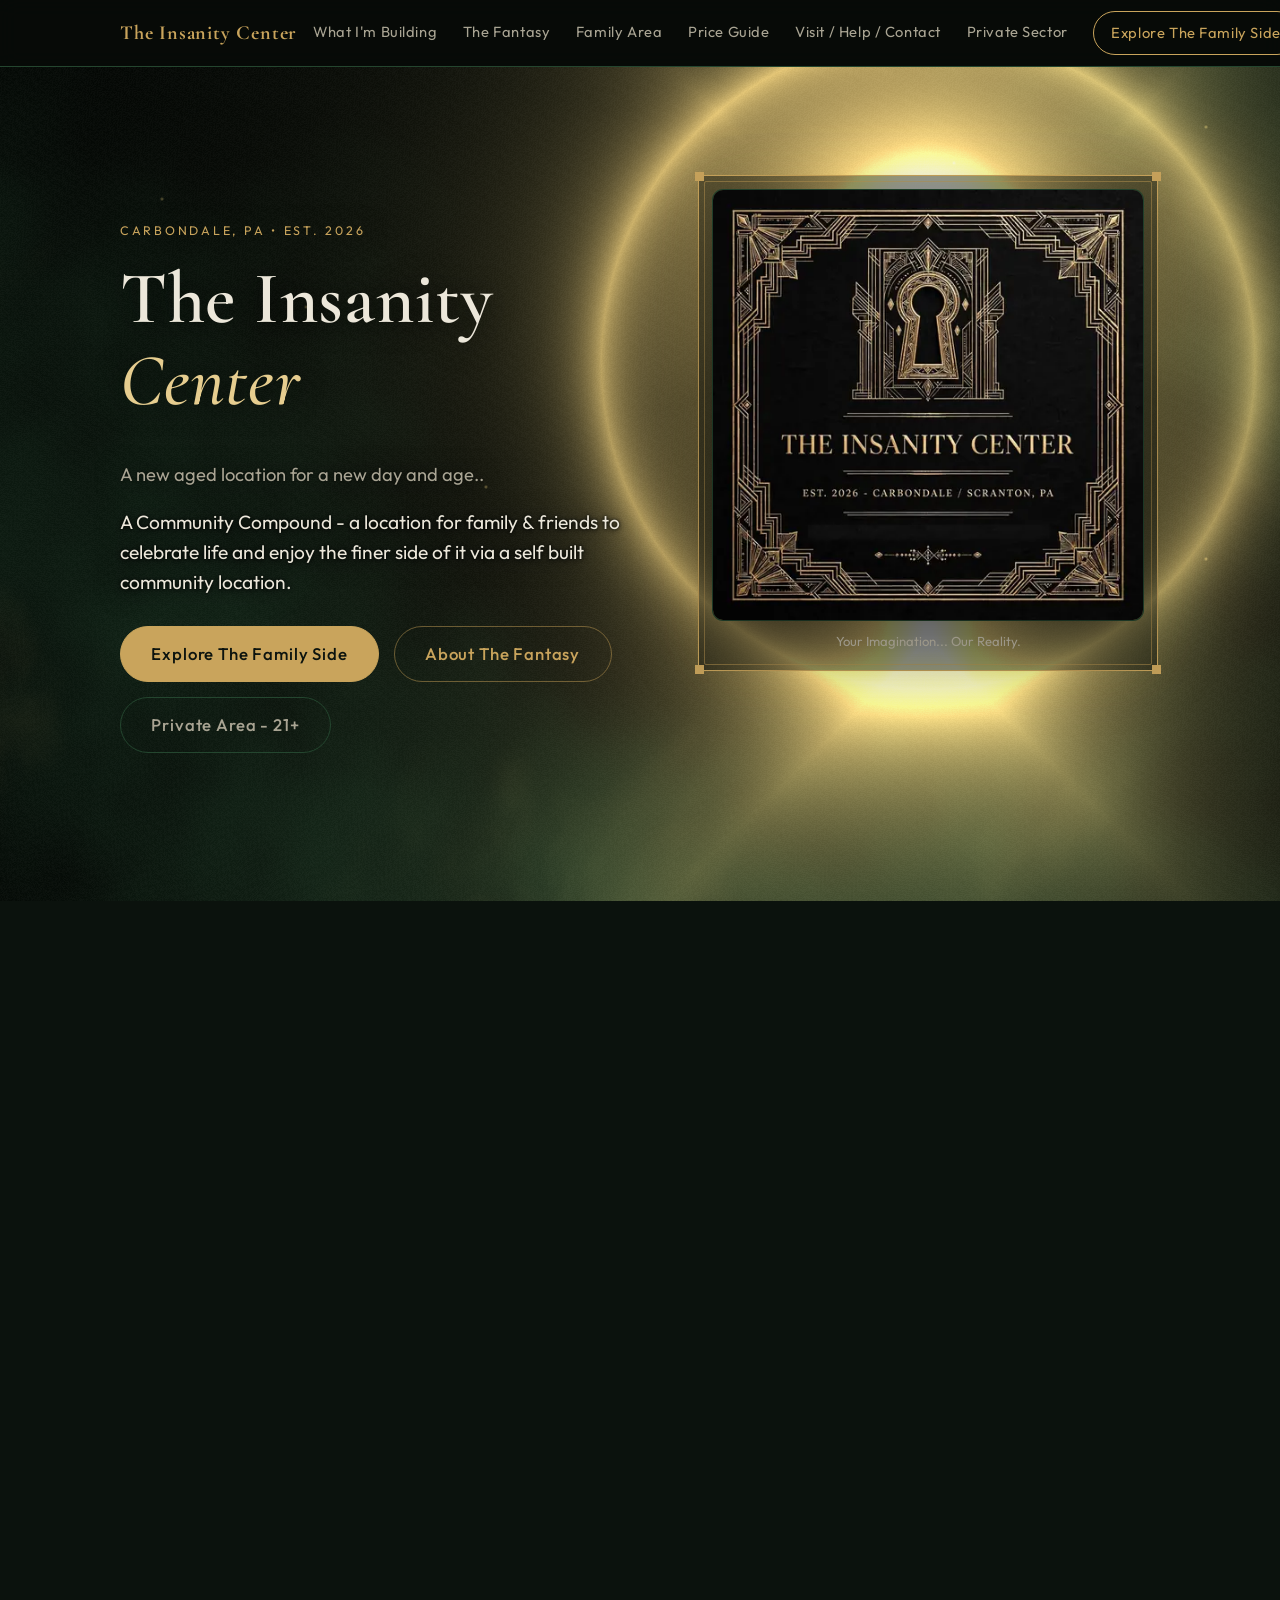
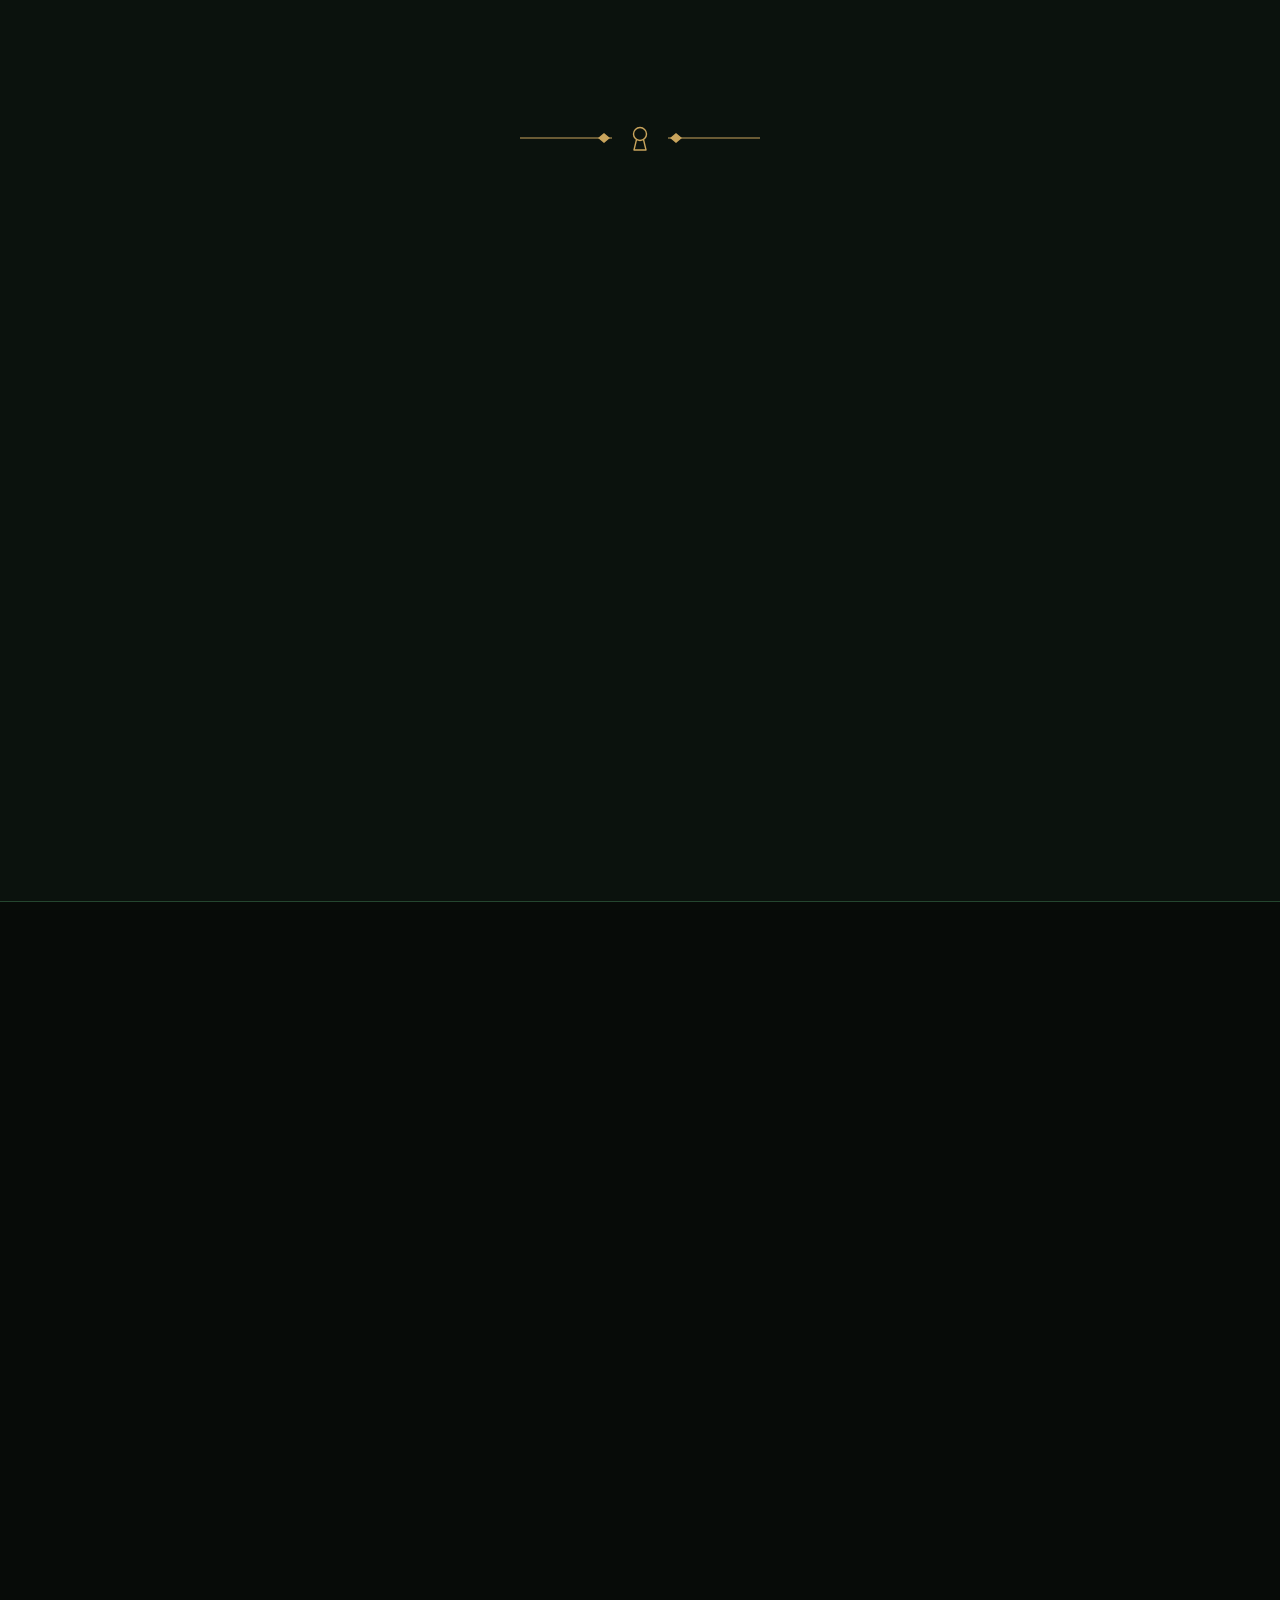
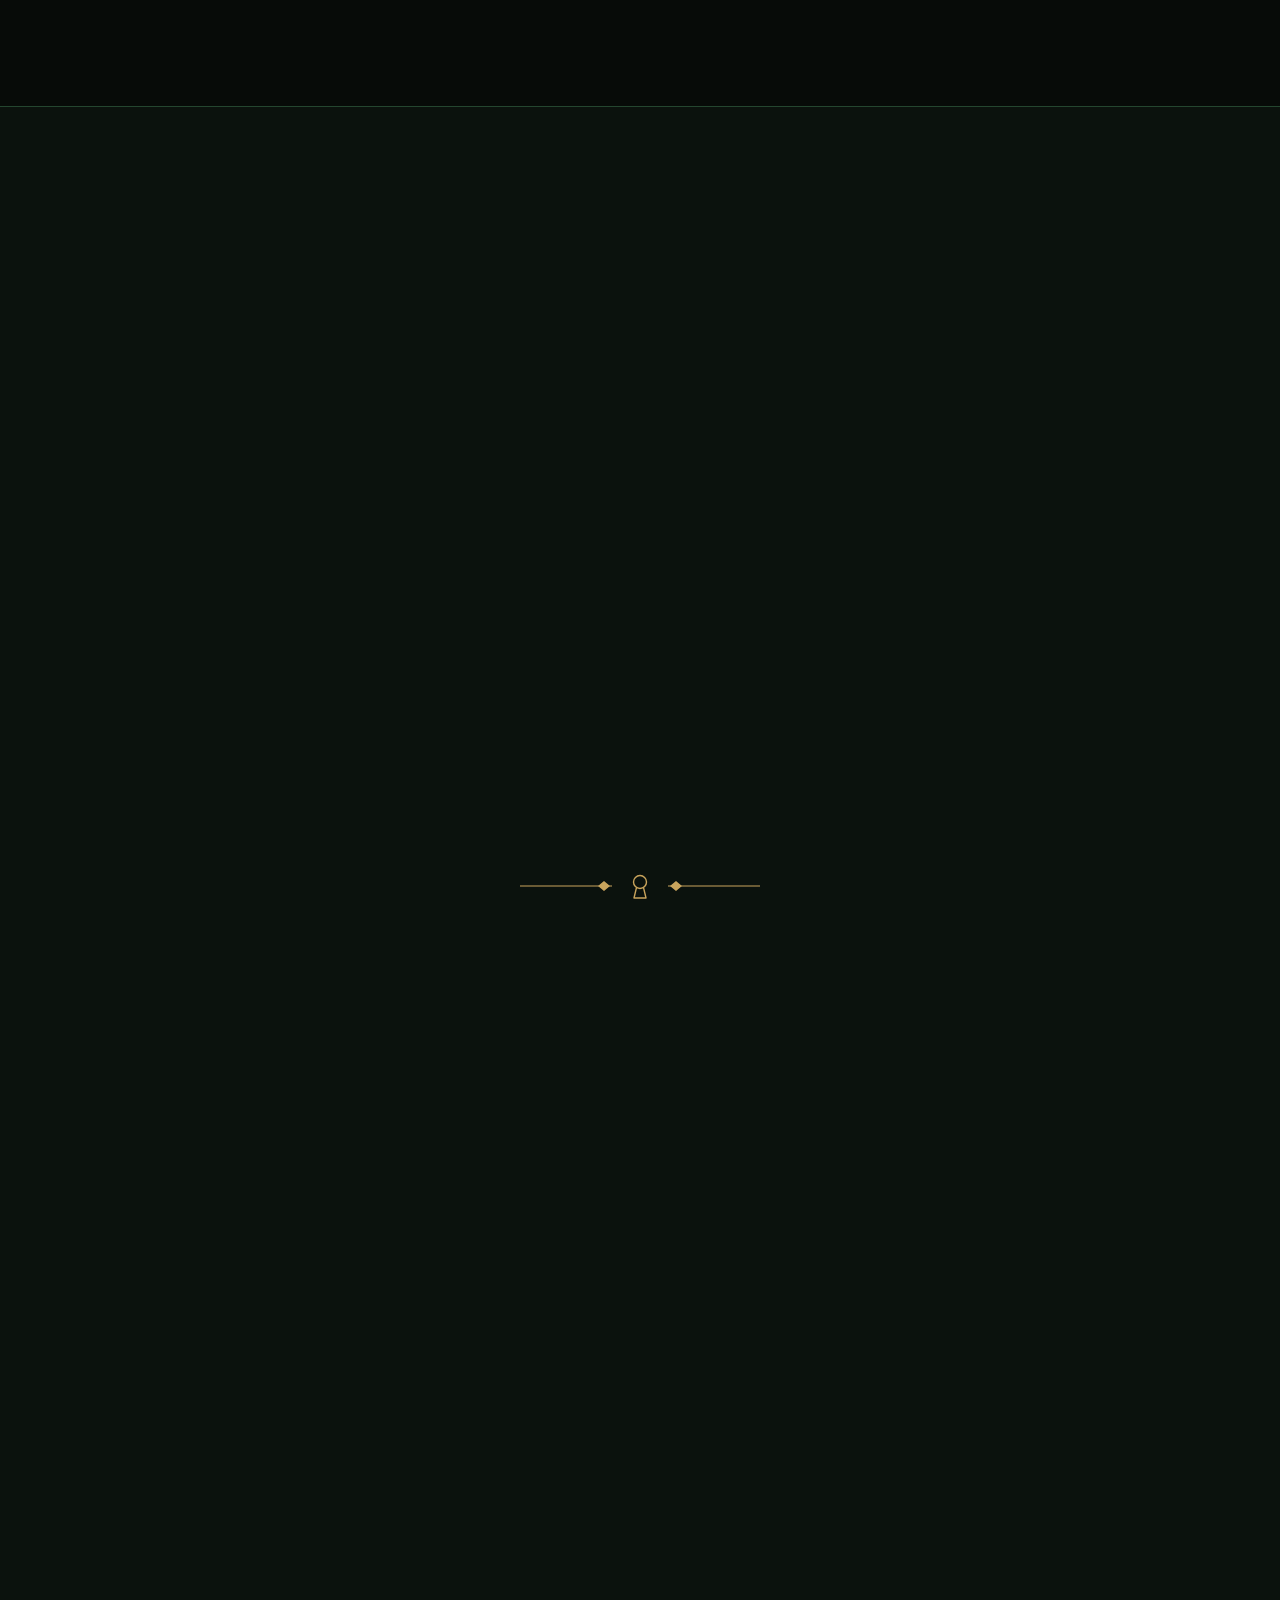
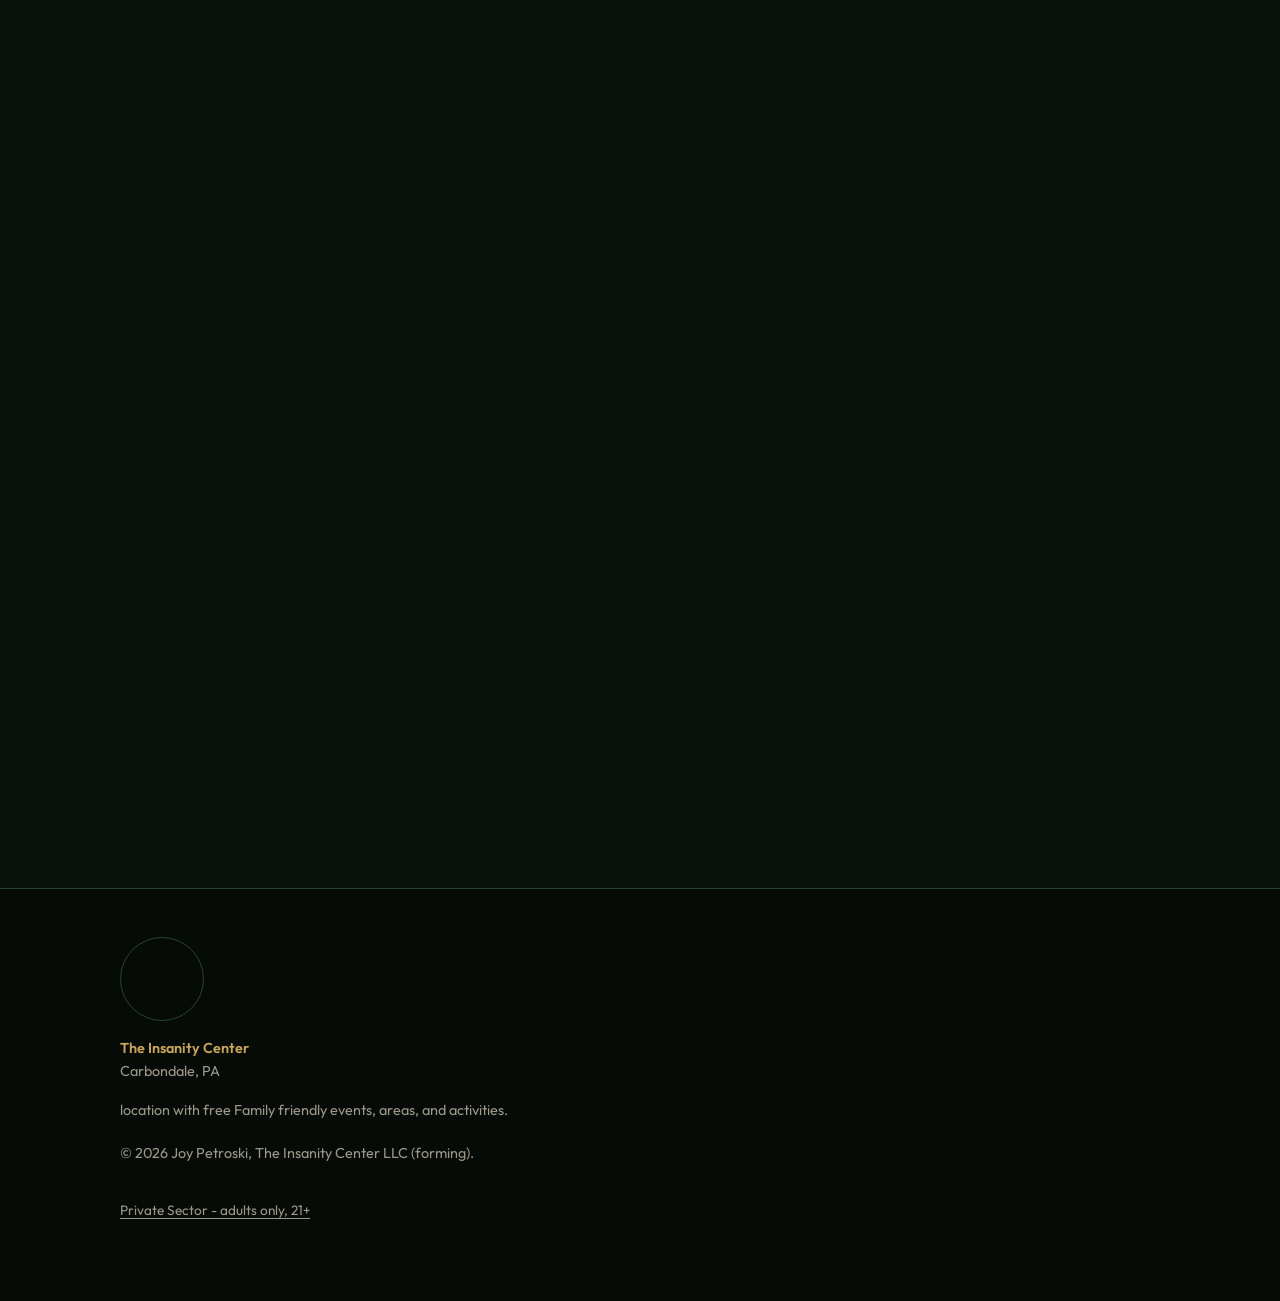
==== commit 10d75577: "Hero light sits behind the emblem instead of floating under it" ====
--- a/index.html
+++ b/index.html
@@ -31,7 +31,7 @@
 <link rel="preload" href="/assets/fonts/f10.woff2" as="font" type="font/woff2" crossorigin>
 <link rel="preload" as="image" type="image/webp" href="/assets/img/home-keyhole.webp" imagesrcset="/assets/img/home-keyhole-480.webp 480w, /assets/img/home-keyhole.webp 960w" imagesizes="(max-width: 860px) 78vw, 460px" fetchpriority="high">
 <link rel="stylesheet" href="/assets/fonts/fonts.css?v=b7e2710a22" integrity="sha384-qKVxPdnwD+Li+3Ar+E51vGWBo7RTDN0mrmSzd9RDrRIM9FEdz81FLAuw76THwa/L">
-<link rel="stylesheet" href="/assets/css/style.css?v=7aaaaaadce" integrity="sha384-d0swk8HFjYPJpy2y3pI3wE8wnmQloyWHzruD0WuDtCeL0SIrvEJcsKjO+O2RKvJW">
+<link rel="stylesheet" href="/assets/css/style.css?v=29931dad06" integrity="sha384-y1vU6OFwacD5RAxORxDAkySKkDJGOZM7OyiJziPMdsF/K5QxoaNpLA+lfxbHD7cX">
 <script src="/assets/js/js-flag.js?v=a10dbeff71" integrity="sha384-lD6oIhJ2fzyH7cn+QBLyHoZL2n7DC3nglmnKhx93wy6w0YYb8fJpPWF8M8F2ck5L"></script>
 <script type="application/ld+json">
 {
@@ -558,6 +558,6 @@
 </footer>
 
 <script src="/assets/js/main.js?v=c988e2b360" defer integrity="sha384-KFNJ4+l5boYDFMpI+nB8HNgbjscuszwo36FV06W8jNvi+MBBNpJBgZDQEfuhylXZ"></script>
-<script src="/assets/js/hero-field.js?v=a874c4873d" defer integrity="sha384-TSRgwDBRdq/2syZtM+lt+GXesY8Hp3beNTMoFx3exxvDpwcm+eCswUKJE58GX2xF"></script>
+<script src="/assets/js/hero-field.js?v=f42a5c26c4" defer integrity="sha384-39OCyVtiSuvLnM9NC2nT8sTxyv2lAnyWyeIPS6b2Li3q59zgC5oFQkCyg7yC2INK"></script>
 </body>
 </html>
--- a/assets/css/style.css
+++ b/assets/css/style.css
@@ -147,7 +147,7 @@
 .btn-line:hover { border-color: var(--gold); background: rgba(201, 164, 92, 0.08); }
 @media (max-width: 860px) {
   .hero { grid-template-columns: 1fr; padding-top: 2rem; }
-  .hero-art { order: -1; width: min(78%, 340px); margin-bottom: 8rem; }
+  .hero-art { order: -1; width: min(78%, 340px); margin-bottom: 1.5rem; }
 }
 
 /* ---------- split features ---------- */
@@ -488,7 +488,7 @@
 @media (max-width: 860px) {
   .section { padding: clamp(4.5rem, 14vw, 5.5rem) 0; }
   p { max-width: 60ch; }
-  .hero-art.frame { order: -1; width: min(82%, 340px); margin: 0 auto 6rem; }
+  .hero-art.frame { order: -1; width: min(82%, 340px); margin: 0 auto 1.5rem; }
 }
 .statement + p { margin-top: 1.2rem; }
 @media (max-width: 860px) {
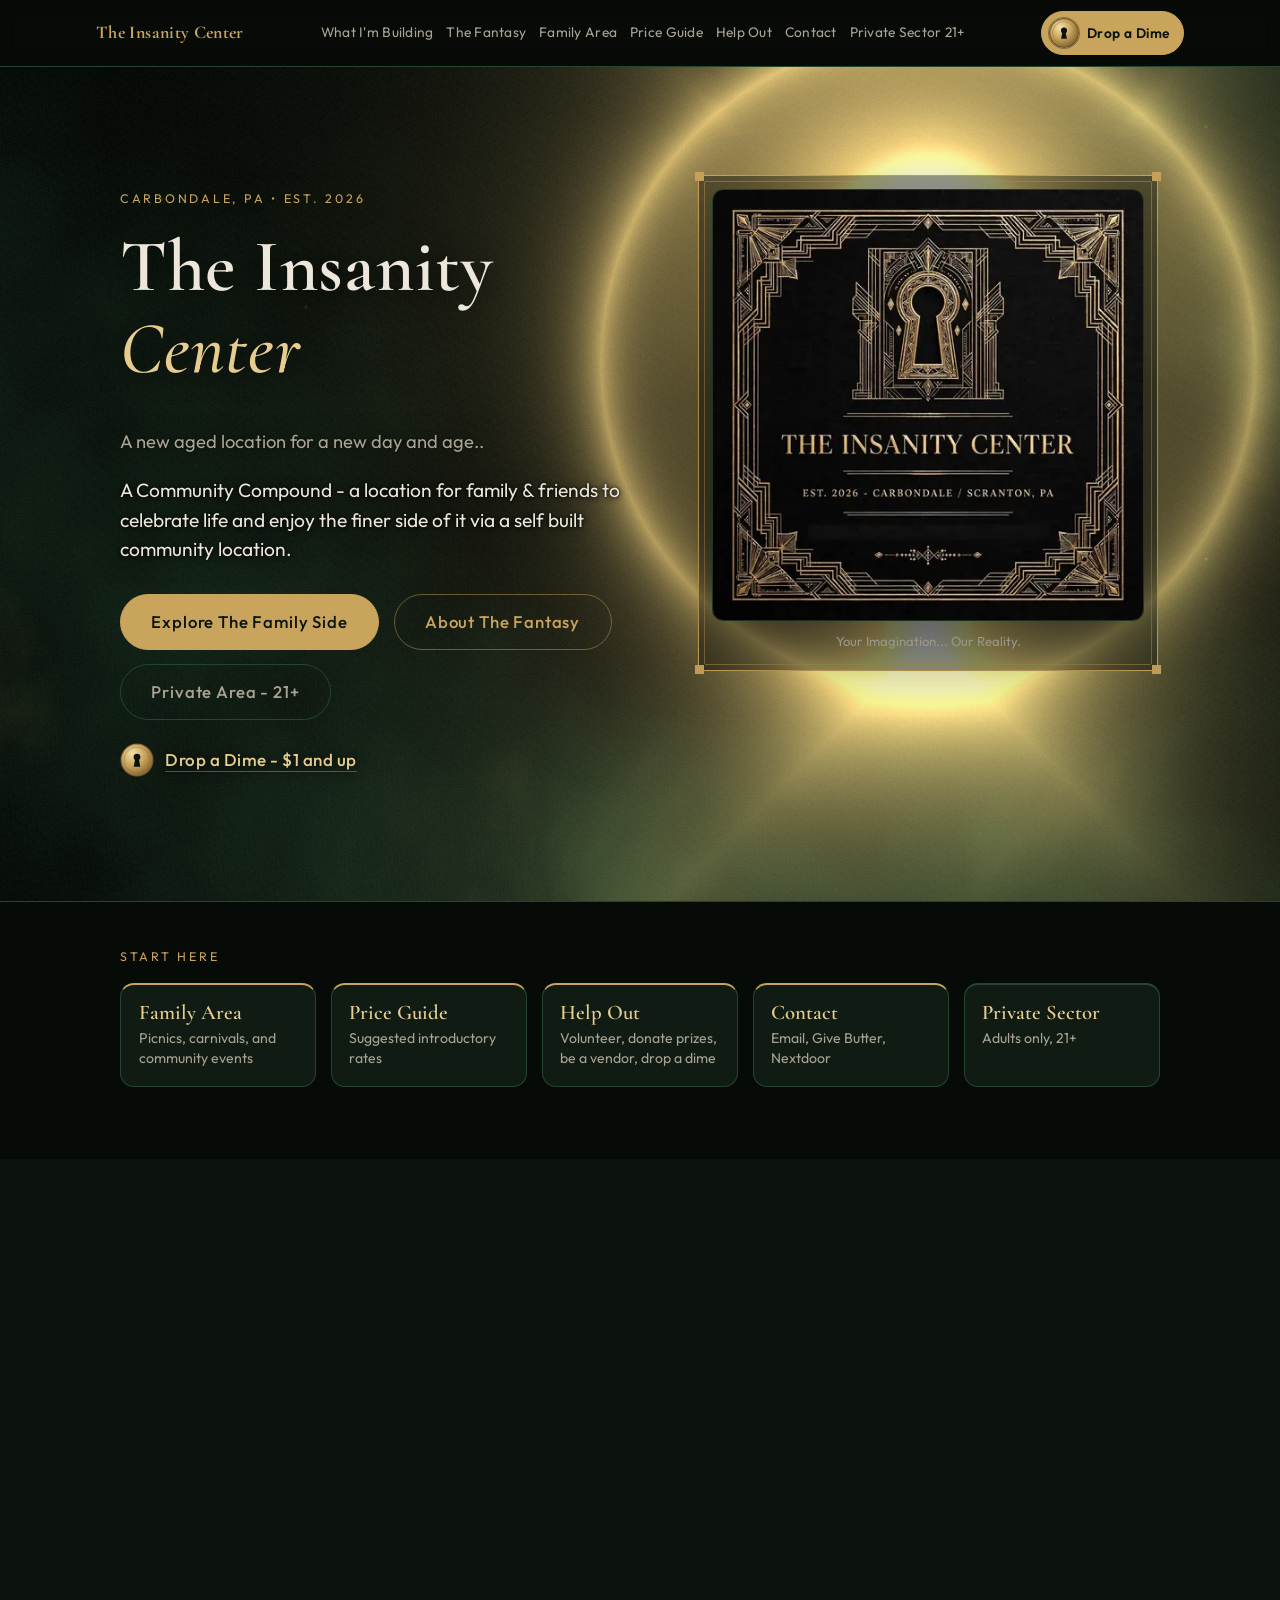
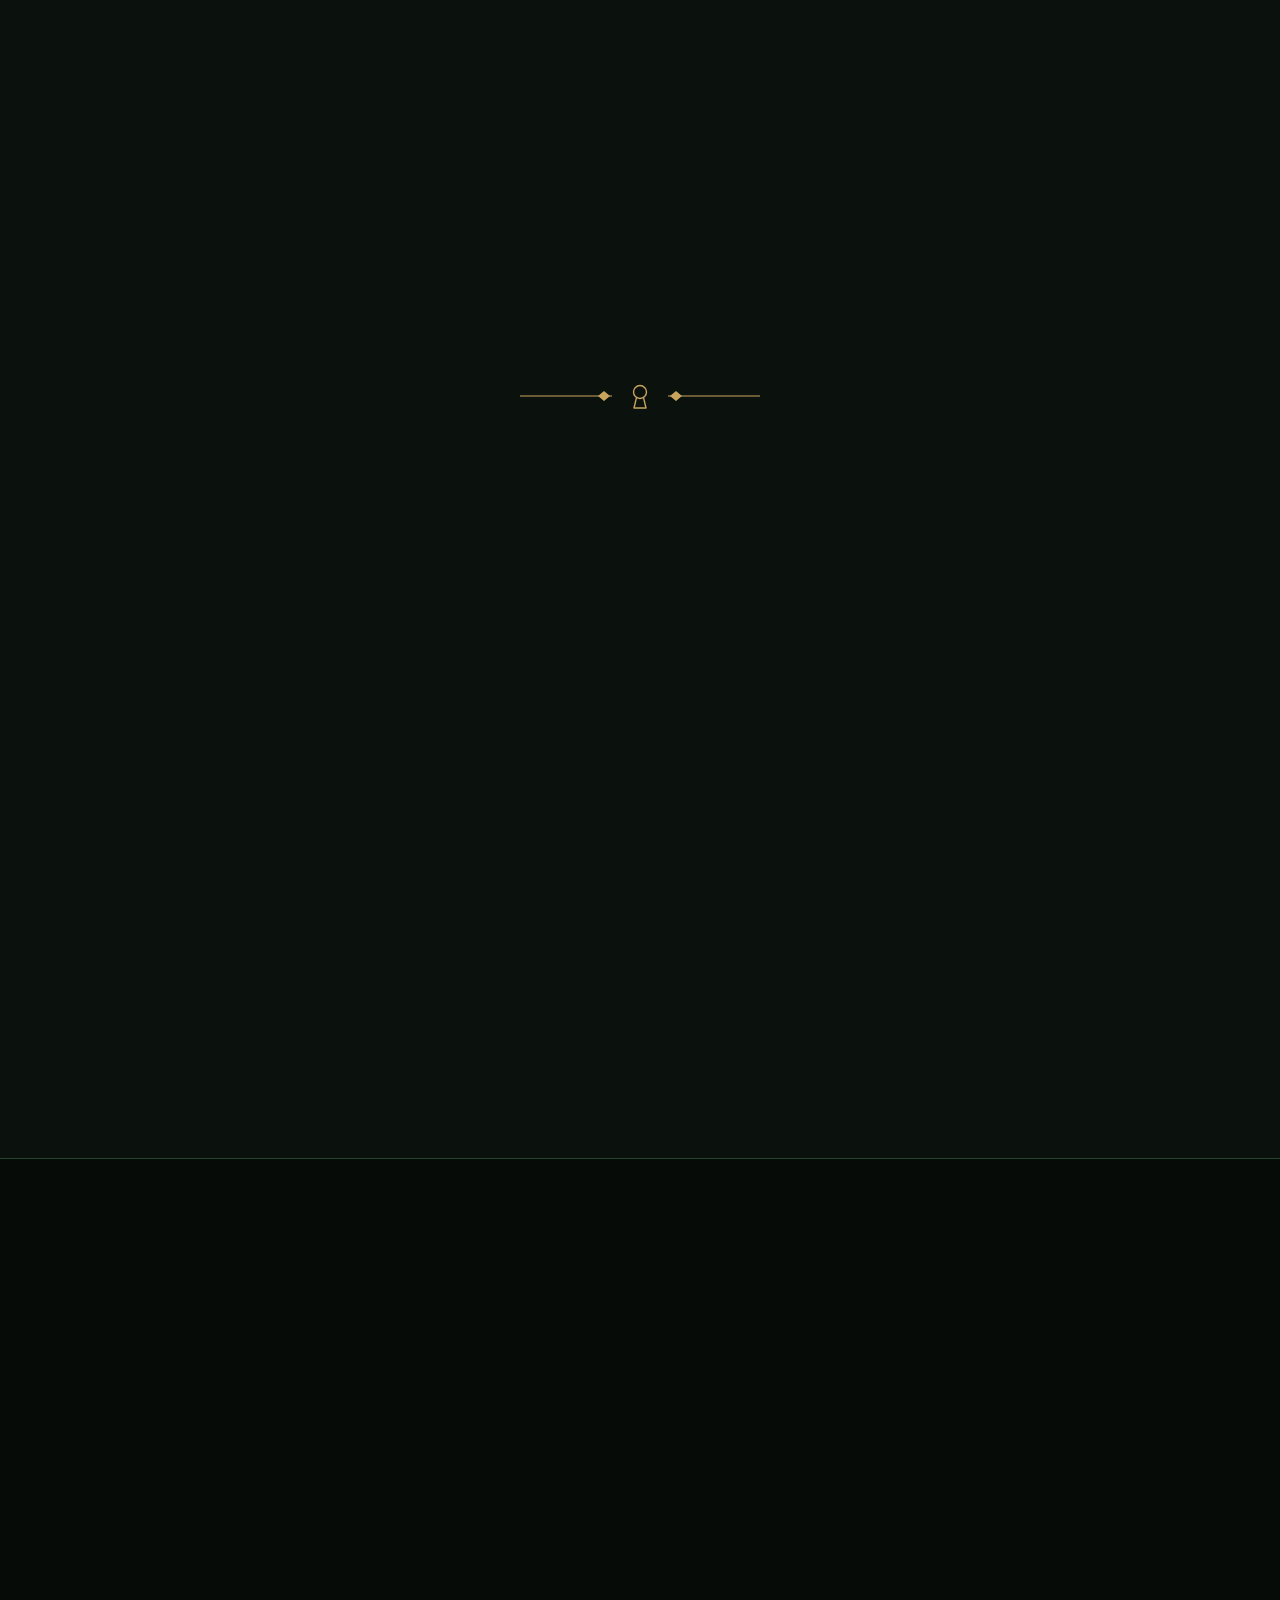
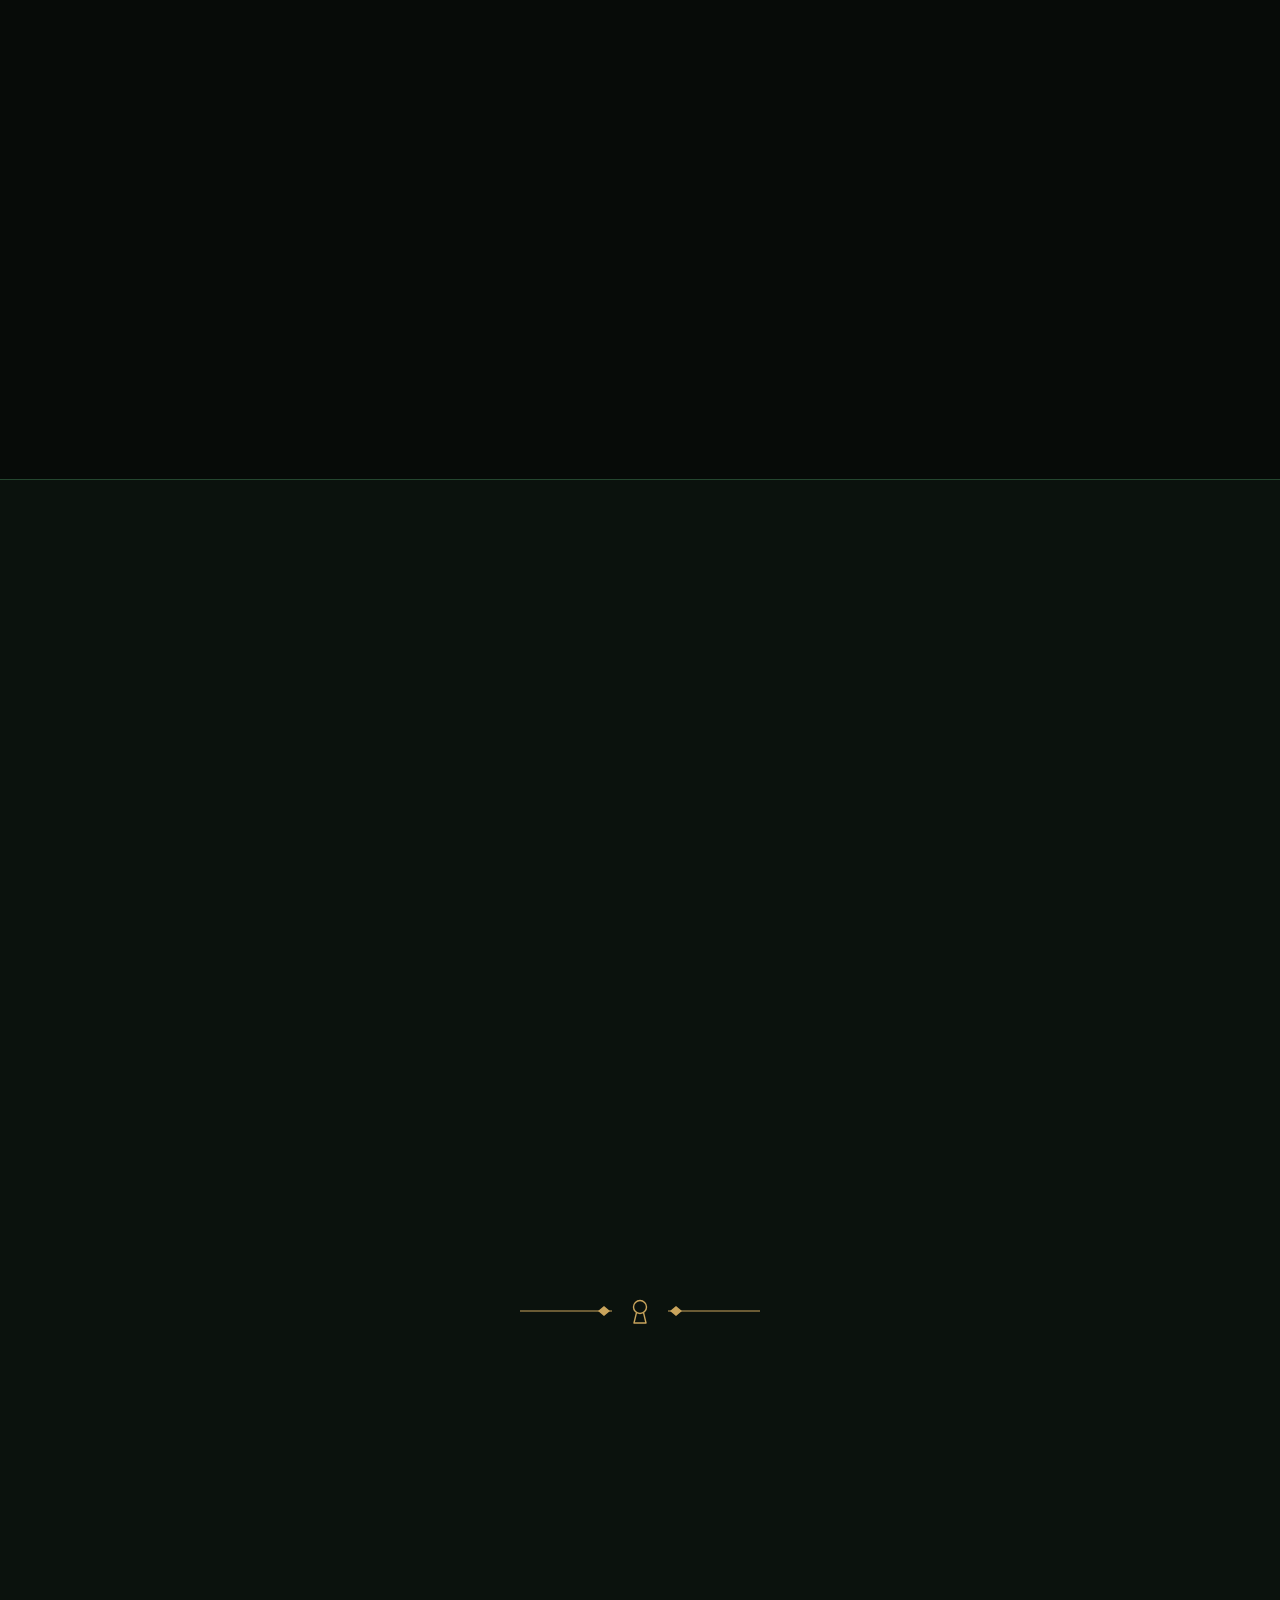
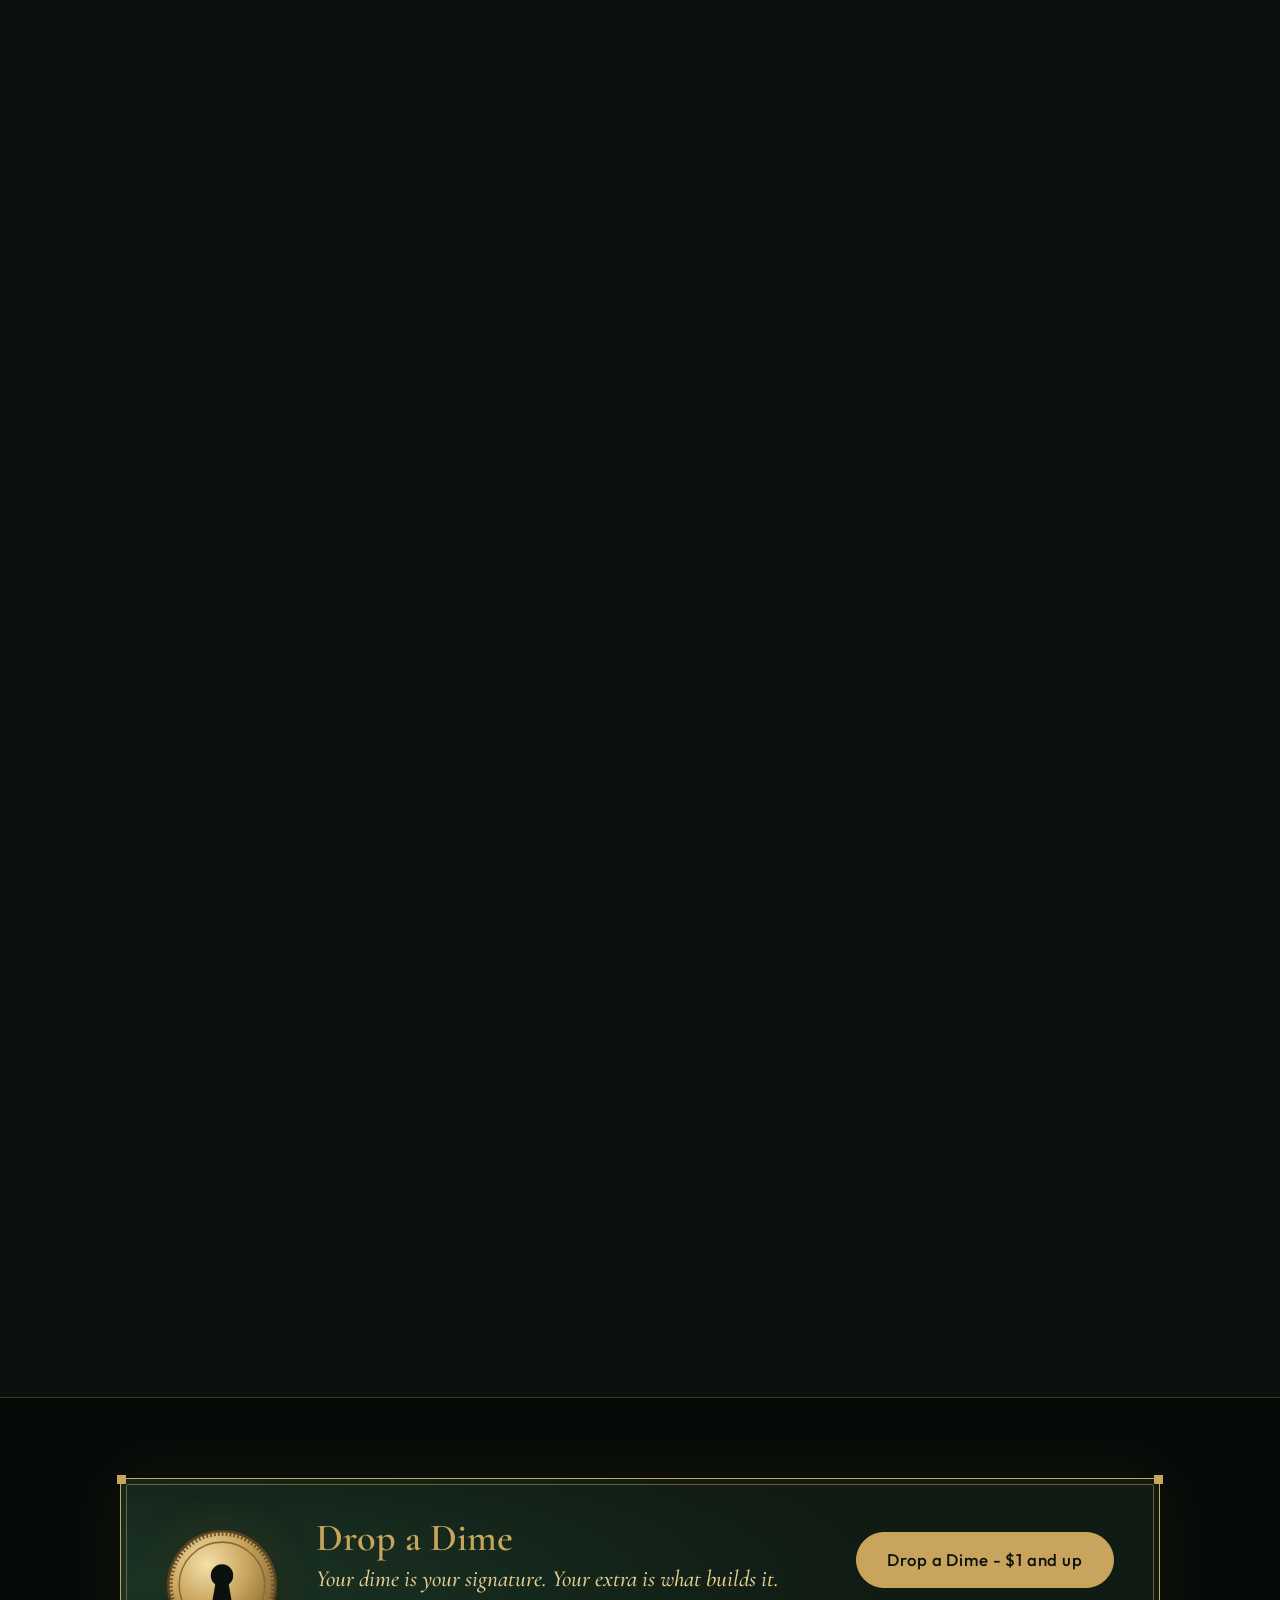
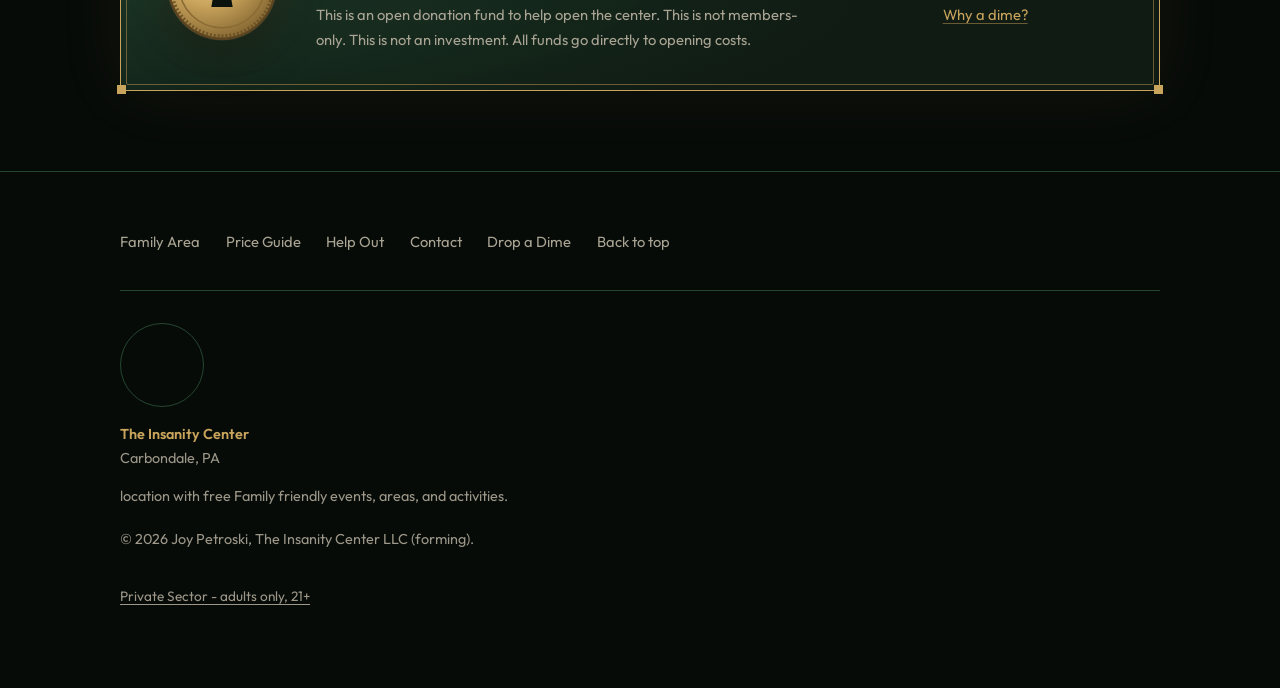
==== commit 6814ed63: "Drop   a Dime in the header and above the footer on every page, simpler navigation" ====
--- a/index.html
+++ b/index.html
@@ -31,7 +31,7 @@
 <link rel="preload" href="/assets/fonts/f10.woff2" as="font" type="font/woff2" crossorigin>
 <link rel="preload" as="image" type="image/webp" href="/assets/img/home-keyhole.webp" imagesrcset="/assets/img/home-keyhole-480.webp 480w, /assets/img/home-keyhole.webp 960w" imagesizes="(max-width: 860px) 78vw, 460px" fetchpriority="high">
 <link rel="stylesheet" href="/assets/fonts/fonts.css?v=b7e2710a22" integrity="sha384-qKVxPdnwD+Li+3Ar+E51vGWBo7RTDN0mrmSzd9RDrRIM9FEdz81FLAuw76THwa/L">
-<link rel="stylesheet" href="/assets/css/style.css?v=29931dad06" integrity="sha384-y1vU6OFwacD5RAxORxDAkySKkDJGOZM7OyiJziPMdsF/K5QxoaNpLA+lfxbHD7cX">
+<link rel="stylesheet" href="/assets/css/style.css?v=ba8a32c7fc" integrity="sha384-8bzOckAoZcAMV0JW1Nb3Om1OlRDCDx5p52WPJqS9vJjL7qXbX7/tW0vE2YRR8wcp">
 <script src="/assets/js/js-flag.js?v=a10dbeff71" integrity="sha384-lD6oIhJ2fzyH7cn+QBLyHoZL2n7DC3nglmnKhx93wy6w0YYb8fJpPWF8M8F2ck5L"></script>
 <script type="application/ld+json">
 {
@@ -77,11 +77,12 @@
         <li><a href="#fantasy">The Fantasy</a></li>
         <li><a href="#family">Family Area</a></li>
         <li><a href="#prices">Price Guide</a></li>
-        <li><a href="#help">Visit / Help / Contact</a></li>
-        <li><a href="/private/">Private Sector</a></li>
-        <li><a class="nav-cta" href="#family">Explore The Family Side</a></li>
+        <li><a href="#help">Help Out</a></li>
+        <li><a href="#contact">Contact</a></li>
+        <li><a href="/private/">Private Sector 21+</a></li>
       </ul>
     </nav>
+    <a class="nav-dime" href="https://givebutter.com/untitled-campaign-brpbau" rel="noopener noreferrer"><img class="coin" src="/assets/img/dime-coin.svg" alt="" width="26" height="26">Drop a Dime</a>
   </div>
 </header>
 
@@ -100,12 +101,27 @@
         <a class="btn btn-line btn-big" href="#fantasy">About The Fantasy</a>
         <a class="btn btn-quiet btn-big" href="/private/">Private Area - 21+</a>
       </div>
+      <p class="hero-dime"><a class="dime-link" href="https://givebutter.com/untitled-campaign-brpbau" rel="noopener noreferrer"><img class="coin" src="/assets/img/dime-coin.svg" alt="" width="34" height="34">Drop a Dime - $1 and up</a></p>
     </div>
     <figure class="hero-art frame">
       <img src="/assets/img/home-keyhole.webp" srcset="/assets/img/home-keyhole-480.webp 480w, /assets/img/home-keyhole.webp 960w" sizes="(max-width: 860px) 78vw, 460px" alt="Art Deco gold keyhole emblem of The Insanity Center on black" width="960" height="960" fetchpriority="high">
       <figcaption>Your Imagination... Our Reality.</figcaption>
     </figure>
   </section>
+
+  <!-- ================= START HERE (one-tap index) ================= -->
+  <nav class="start-row" aria-label="Start here">
+    <div class="wrap">
+    <p class="kicker">Start here</p>
+    <ul class="start-grid">
+      <li><a class="start-card" href="#family"><span class="label">Family Area</span><span class="sub">Picnics, carnivals, and community events</span></a></li>
+      <li><a class="start-card" href="#prices"><span class="label">Price Guide</span><span class="sub">Suggested introductory rates</span></a></li>
+      <li><a class="start-card" href="#help"><span class="label">Help Out</span><span class="sub">Volunteer, donate prizes, be a vendor, drop a dime</span></a></li>
+      <li><a class="start-card" href="#contact"><span class="label">Contact</span><span class="sub">Email, Give Butter, Nextdoor</span></a></li>
+      <li><a class="start-card start-card-quiet" href="/private/"><span class="label">Private Sector</span><span class="sub">Adults only, 21+</span></a></li>
+    </ul>
+    </div>
+  </nav>
 
   <!-- ================= WHAT I'M BUILDING ================= -->
   <section class="section section-alt" id="building">
@@ -262,9 +278,20 @@
         <span class="age-chip">18+ to Book</span>
       </div>
 
+      <nav class="jump-row reveal" aria-label="Price guide categories">
+        <span class="age-key">Jump to:</span>
+        <a href="#price-public">Public Events</a>
+        <a href="#price-learning">Learning &amp; Building</a>
+        <a href="#price-nature">Nature &amp; Agriculture</a>
+        <a href="#price-wellness">Wellness &amp; Recreation</a>
+        <a href="#price-creative">Creative &amp; Media</a>
+        <a href="#price-housing">Housing &amp; Living</a>
+        <a href="#price-support">Support &amp; Services</a>
+      </nav>
+
       <div class="price-grid">
 
-        <div class="price-block reveal">
+        <div class="price-block reveal" id="price-public">
           <span class="tag">Public Events &amp; Community</span>
           <h3>Good People. Good Times.</h3>
           <span class="age-chip">All Ages &bull; Under 18 With an Adult</span>
@@ -284,7 +311,7 @@
           </ul>
         </div>
 
-        <div class="price-block reveal">
+        <div class="price-block reveal" id="price-learning">
           <span class="tag">Learning &amp; Building</span>
           <h3>Skills. Ideas. Real World Tools.</h3>
           <span class="age-chip">All Ages &bull; 13&ndash;17 With Guardian &bull; Hot Work 18+</span>
@@ -311,7 +338,7 @@
           </ul>
         </div>
 
-        <div class="price-block reveal">
+        <div class="price-block reveal" id="price-nature">
           <span class="tag">Nature &amp; Agriculture</span>
           <h3>Get Back to What Feels Real</h3>
           <span class="age-chip">All Ages &bull; Under 18 With an Adult</span>
@@ -333,7 +360,7 @@
           <p class="price-note">Animal activities, fishing, and anything agricultural depend on the facilities, permits, animal welfare arrangements, and the season doing its thing.</p>
         </div>
 
-        <div class="price-block reveal">
+        <div class="price-block reveal" id="price-wellness">
           <span class="tag">Wellness &amp; Recreation</span>
           <h3>Mind. Body. Freedom.</h3>
           <span class="age-chip">All Ages Family Hours &bull; 18+ to Book</span>
@@ -355,7 +382,7 @@
           </ul>
         </div>
 
-        <div class="price-block reveal">
+        <div class="price-block reveal" id="price-creative">
           <span class="tag">Creative &amp; Media</span>
           <h3>Express. Create. Share.</h3>
           <span class="age-chip">All Ages Standard Studio</span>
@@ -381,7 +408,7 @@
           <p class="price-note">Materials, equipment, printing, and other production expenses get charged separately. You'll know before it hits the bill.</p>
         </div>
 
-        <div class="price-block reveal">
+        <div class="price-block reveal" id="price-housing">
           <span class="tag">Housing &amp; Living</span>
           <h3>A Place to Call Home</h3>
           <span class="age-chip">All Ages Stays &bull; 18+ to Reserve</span>
@@ -401,7 +428,7 @@
           <p class="price-note">Real rates depend on the property itself, utilities, insurance, occupancy rules, and what the township allows.</p>
         </div>
 
-        <div class="price-block reveal">
+        <div class="price-block reveal" id="price-support">
           <span class="tag">Support &amp; Services</span>
           <h3>Because You Deserve Support</h3>
           <span class="age-chip">18+ to Contract &bull; Minors With Parent</span>
@@ -487,19 +514,23 @@
         <a class="btn btn-gold btn-big" href="mailto:theinsanitycenter@gmail.com?subject=Volunteer%20%2F%20Vendor%20%2F%20Prizes">Email the Center</a>
       </div>
 
-      <div class="connect-grid reveal mt-lg">
-        <a class="connect-card" href="mailto:theinsanitycenter@gmail.com">
-          <span class="label">Insanity Center email</span>
-          <span class="sub">theinsanitycenter@gmail.com - applications, ideas, suggestions</span>
-        </a>
-        <a class="connect-card" href="https://givebutter.com/untitled-campaign-brpbau" rel="noopener noreferrer">
-          <span class="label">Give Butter page</span>
-          <span class="sub">The official fundraiser - every dime counts</span>
-        </a>
-        <a class="connect-card" href="https://nextdoor.com/profile/01bpfDNLNKP28mmhP" rel="noopener noreferrer">
-          <span class="label">Nextdoor</span>
-          <span class="sub">Follow what's going on in the neighborhood</span>
-        </a>
+      <div id="contact" class="mt-lg">
+        <h3 class="h-sub reveal">Contact</h3>
+        <div class="connect-grid reveal">
+          <a class="connect-card" href="mailto:theinsanitycenter@gmail.com">
+            <span class="label">Insanity Center email</span>
+            <span class="sub">theinsanitycenter@gmail.com - applications, ideas, suggestions</span>
+          </a>
+          <a class="connect-card connect-dime" href="https://givebutter.com/untitled-campaign-brpbau" rel="noopener noreferrer">
+            <img class="coin" src="/assets/img/dime-coin.svg" alt="" width="40" height="40">
+            <span class="label">Give Butter page</span>
+            <span class="sub">The official fundraiser - every dime counts</span>
+          </a>
+          <a class="connect-card" href="https://nextdoor.com/profile/01bpfDNLNKP28mmhP" rel="noopener noreferrer">
+            <span class="label">Nextdoor</span>
+            <span class="sub">Follow what's going on in the neighborhood</span>
+          </a>
+        </div>
       </div>
 
       <div class="ornament" aria-hidden="true"><svg viewBox="0 0 240 28" width="240" height="28" focusable="false"><path d="M0 14h92M148 14h92" stroke="currentColor" stroke-width="1"/><path d="M78 14l6-5 6 5-6 5zM150 14l6-5 6 5-6 5z" fill="currentColor"/><circle cx="120" cy="10" r="6.5" fill="none" stroke="currentColor" stroke-width="1.4"/><path d="M116.6 15.2 114 26h12l-2.6-10.8" fill="none" stroke="currentColor" stroke-width="1.4" stroke-linejoin="round"/></svg></div>
@@ -511,6 +542,9 @@
         <p class="dime-title">The Insanity Center Donation Fund</p>
         <p class="amount">$0.10</p>
         <p class="dime-sub">The dime is the idea. The button starts at a buck - after that, you put in whatever you want.</p>
+        <div class="hero-actions center dime-top">
+          <a class="btn btn-gold btn-big" href="https://givebutter.com/untitled-campaign-brpbau" rel="noopener noreferrer">Drop a Dime - $1 and up</a>
+        </div>
         <p>This is a public fund to open a private, consent-first, 21+ social club (with family friendly events and common areas) in Carbondale / Scranton, PA. The Insanity Center is coming to NEPA - if you want it here.</p>
         <p>This is an open donation fund to help open the center. This is not members-only. This is not an investment.</p>
         <h3>Why a dime?</h3>
@@ -523,7 +557,7 @@
         <p><strong>This is not equity, not profit-share, not pay-for-play.</strong> This is community funding to get the doors open debt-free so members aren't carrying the burden.</p>
         <p>I'm not asking you to fund a mansion. I'm asking for a dollar toward Phase Zero - the search. If you have a space, or you've wanted to build this too - message me. If you can't help with space, $1 toward the search means everything.</p>
         <div class="hero-actions center">
-          <a class="btn btn-gold" href="https://givebutter.com/untitled-campaign-brpbau" rel="noopener noreferrer">Drop a Dime - $1 and up</a>
+          <a class="btn btn-gold btn-big" href="https://givebutter.com/untitled-campaign-brpbau" rel="noopener noreferrer">Drop a Dime - $1 and up</a>
         </div>
         <p class="dime-thanks">Thank you for your time and your desire to have this here. - Joy</p>
       </div>
@@ -547,8 +581,35 @@
 
 </main>
 
+<aside class="dime-band" aria-labelledby="dime-band-title">
+  <div class="wrap">
+    <div class="dime-band-inner frame">
+      <img class="coin coin-lg" src="/assets/img/dime-coin.svg" alt="" width="112" height="112" loading="lazy" decoding="async">
+      <div class="dime-band-copy">
+        <h2 class="dime-band-title" id="dime-band-title">Drop a Dime</h2>
+        <p class="dime-band-line">Your dime is your signature. Your extra is what builds it.</p>
+        <p class="dime-band-facts">This is an open donation fund to help open the center. This is not members-only. This is not an investment. All funds go directly to opening costs.</p>
+      </div>
+      <div class="dime-band-actions">
+        <a class="btn btn-gold btn-big" href="https://givebutter.com/untitled-campaign-brpbau" rel="noopener noreferrer">Drop a Dime - $1 and up</a>
+        <a class="dime-why" href="/#dime">Why a dime?</a>
+      </div>
+    </div>
+  </div>
+</aside>
+
 <footer class="footer">
   <div class="wrap">
+    <nav class="footer-nav" aria-label="Footer">
+      <ul>
+        <li><a href="/#family">Family Area</a></li>
+        <li><a href="/#prices">Price Guide</a></li>
+        <li><a href="/#help">Help Out</a></li>
+        <li><a href="/#contact">Contact</a></li>
+        <li><a href="https://givebutter.com/untitled-campaign-brpbau" rel="noopener noreferrer">Drop a Dime</a></li>
+        <li><a href="#top">Back to top</a></li>
+      </ul>
+    </nav>
     <img class="seal" src="/assets/apple-touch-icon-180.png" alt="" loading="lazy" decoding="async" width="180" height="180">
     <p><strong class="gold">The Insanity Center</strong><br>Carbondale, PA</p>
     <p>location with free Family friendly events, areas, and activities.</p>
@@ -557,7 +618,7 @@
   </div>
 </footer>
 
-<script src="/assets/js/main.js?v=c988e2b360" defer integrity="sha384-KFNJ4+l5boYDFMpI+nB8HNgbjscuszwo36FV06W8jNvi+MBBNpJBgZDQEfuhylXZ"></script>
+<script src="/assets/js/main.js?v=67ceb43750" defer integrity="sha384-5Y7FRRxta6pqW1fzTTjXp4IBzd2CHFO+cErWfNIw+jNUbUuGhH/JHCs48PM9zSwQ"></script>
 <script src="/assets/js/hero-field.js?v=f42a5c26c4" defer integrity="sha384-39OCyVtiSuvLnM9NC2nT8sTxyv2lAnyWyeIPS6b2Li3q59zgC5oFQkCyg7yC2INK"></script>
 </body>
 </html>
--- a/assets/css/style.css
+++ b/assets/css/style.css
@@ -500,3 +500,172 @@
   .hero-art.frame { margin-bottom: 8rem; }
   .hero-compact .hero-art.frame { margin-bottom: 0; }
 }
+
+/* =====================================================================
+   2026-11 donate + wayfinding: header dime, start row, jump row,
+   dime band, footer nav. One motif: the keyhole dime coin.
+   ===================================================================== */
+
+/* ---------- coin ---------- */
+.coin { display: inline-block; flex-shrink: 0; border-radius: 50%; }
+
+/* ---------- header: always-visible Drop a Dime ---------- */
+.nav-inner > nav { order: 1; }
+.nav-dime {
+  order: 2; flex-shrink: 0;
+  display: inline-flex; align-items: center; gap: 0.5rem;
+  min-height: 44px; padding: 0 1.05rem 0 0.45rem;
+  border-radius: 999px; border: 1px solid var(--gold);
+  background: var(--gold); color: #0c130e; text-decoration: none;
+  font-family: var(--font-body); font-weight: 600; font-size: 0.9rem; letter-spacing: 0.03em;
+  white-space: nowrap;
+  transition: background 0.2s ease, box-shadow 0.2s ease;
+}
+.nav-dime:hover { background: var(--gold-bright); color: #0c130e; box-shadow: 0 6px 24px rgba(201, 164, 92, 0.25); }
+.nav-dime .coin { width: 30px; height: 30px; box-shadow: 0 0 0 1px rgba(12, 19, 14, 0.35); }
+.nav-dime:focus-visible { outline: 2px solid var(--gold-bright); outline-offset: 3px; }
+.nav-links a[aria-current] { color: var(--gold-bright); border-bottom-color: var(--gold); }
+@media (max-width: 1180px) {
+  .nav-inner { gap: 0; }
+  .nav-dime { order: 1; margin-left: auto; }
+  .nav-toggle { order: 2; margin-left: 0.6rem; }
+  .nav-inner > nav { order: 3; }
+  .nav-links a[aria-current] { border-bottom-color: var(--green-line); }
+}
+@media (max-width: 1180px) { .nav-brand { margin-right: 0.6rem; } }
+/* narrow desktops: the full menu plus the dime pill must still fit on one line */
+@media (min-width: 1181px) and (max-width: 1420px) {
+  .nav-inner { gap: 0.75rem; padding: 0 1rem; }
+  .nav-brand { font-size: 1.12rem; letter-spacing: 0.02em; }
+  .nav-links { gap: 0.8rem; }
+  .nav-links a { font-size: 0.86rem; letter-spacing: 0.02em; }
+  .nav-cta { padding: 0.42rem 0.8rem !important; }
+  .nav-dime { font-size: 0.86rem; padding: 0 0.85rem 0 0.4rem; }
+}
+@media (max-width: 400px) {
+  .nav-brand { font-size: 1rem; letter-spacing: 0.01em; }
+  .nav-dime { font-size: 0.82rem; letter-spacing: 0.02em; padding: 0 0.75rem 0 0.3rem; gap: 0.35rem; }
+  .nav-dime .coin { width: 24px; height: 24px; }
+  .nav-toggle { margin-left: 0.4rem; }
+}
+@media (max-width: 340px) {
+  .nav-brand { font-size: 0.92rem; }
+}
+/* phones: smaller poster so the words come first into view */
+@media (max-width: 600px) {
+  .hero-art.frame { width: min(64%, 250px); margin-bottom: 1.1rem; }
+}
+
+/* ---------- hero: secondary dime link ---------- */
+.hero-dime { margin: 1.1rem 0 0; }
+.dime-link {
+  display: inline-flex; align-items: center; gap: 0.7rem; min-height: 44px;
+  color: var(--gold-bright); font-weight: 500; letter-spacing: 0.03em;
+  text-decoration: underline; text-decoration-color: var(--gold-soft); text-underline-offset: 5px;
+  text-shadow: 0 1px 8px rgba(7, 11, 8, 0.95);
+}
+.dime-link:hover { color: var(--ink); text-decoration-color: var(--gold); }
+.dime-link .coin { width: 34px; height: 34px; }
+@media (prefers-reduced-motion: no-preference) {
+  .dime-link .coin, .nav-dime .coin, .dime-band .coin-lg { transition: transform 0.6s ease; }
+  .dime-link:hover .coin, .nav-dime:hover .coin { transform: rotate(-18deg); }
+}
+@media (max-width: 600px) { .hero-dime { text-align: center; } }
+
+/* ---------- start here: one-tap index ---------- */
+.start-row {
+  padding: clamp(2rem, 4vw, 2.8rem) 0 clamp(3rem, 7vw, 4.5rem); position: relative; z-index: 1;
+  border-top: 1px solid var(--green-line); background: var(--bg-0);
+}
+.start-grid {
+  list-style: none; margin: 0; padding: 0;
+  display: grid; grid-template-columns: repeat(5, 1fr); gap: 0.9rem;
+}
+.start-card {
+  display: flex; flex-direction: column; gap: 0.25rem; height: 100%; min-height: 44px;
+  padding: 1rem 1.1rem 1.05rem; text-decoration: none; color: var(--ink);
+  background: var(--bg-2); border: 1px solid var(--green-line); border-radius: var(--radius-card);
+  border-top: 2px solid var(--gold);
+  transition: border-color 0.2s ease, background 0.2s ease;
+}
+.start-card:hover { border-color: var(--gold-soft); border-top-color: var(--gold-bright); background: #13221a; color: var(--ink); }
+.start-card .label { font-family: var(--font-display); font-size: 1.3rem; font-weight: 600; color: var(--gold-bright); line-height: 1.15; }
+.start-card .sub { font-size: 0.88rem; color: var(--ink-muted); line-height: 1.4; }
+.start-card-quiet { border-top-color: var(--green-line); }
+.start-card:focus-visible { outline: 2px solid var(--gold-bright); outline-offset: 3px; }
+@media (max-width: 960px) { .start-grid { grid-template-columns: repeat(3, 1fr); } }
+@media (max-width: 600px) {
+  .start-grid { grid-template-columns: 1fr 1fr; gap: 0.65rem; }
+  .start-grid li:last-child { grid-column: 1 / -1; }
+  .start-card { padding: 0.85rem 0.9rem 0.9rem; }
+  .start-card .label { font-size: 1.18rem; }
+  .start-card .sub { font-size: 0.82rem; }
+}
+
+/* ---------- price guide jump row ---------- */
+.jump-row { display: flex; flex-wrap: wrap; align-items: center; gap: 0.5rem 0.55rem; margin: 1.2rem 0 0; }
+.jump-row a {
+  display: inline-flex; align-items: center; min-height: 44px; padding: 0 0.95rem;
+  border: 1px solid var(--green-line); border-radius: 999px; background: var(--bg-2);
+  color: var(--ink); font-size: 0.88rem; text-decoration: none;
+}
+.jump-row a:hover { border-color: var(--gold); color: var(--gold-bright); }
+.price-block { scroll-margin-top: 82px; }
+
+/* ---------- dime card: button lifted to the top ---------- */
+.dime-top { margin: 0.4rem 0 1.6rem; }
+
+/* ---------- connect: Give Butter card carries the coin ---------- */
+.connect-dime { border-color: var(--gold-soft); position: relative; padding-right: 4.6rem; }
+.connect-dime .coin { position: absolute; top: 1.2rem; right: 1.2rem; width: 40px; height: 40px; }
+
+/* ---------- dime band (every page, before the footer) ---------- */
+.dime-band { padding: clamp(3rem, 7vw, 5rem) 0; border-top: 1px solid var(--green-line); background: var(--bg-0); }
+.dime-band-inner {
+  display: grid; grid-template-columns: auto 1fr auto; align-items: center;
+  gap: clamp(1.2rem, 3vw, 2.4rem);
+  padding: clamp(1.5rem, 4vw, 2.4rem) clamp(1.4rem, 4vw, 2.8rem);
+  background: radial-gradient(120% 140% at 0% 50%, rgba(30, 61, 43, 0.85), var(--bg-2) 60%);
+  box-shadow: 0 0 70px rgba(201, 164, 92, 0.07);
+}
+.dime-band-inner > * { position: relative; z-index: 1; }
+.dime-band .coin-lg { width: 112px; height: 112px; box-shadow: 0 10px 40px rgba(0, 0, 0, 0.5), 0 0 40px rgba(201, 164, 92, 0.18); }
+.dime-band-title { font-size: clamp(1.8rem, 3.6vw, 2.4rem); color: var(--gold); margin-bottom: 0.2rem; }
+.dime-band-line {
+  font-family: var(--font-display); font-style: italic; font-weight: 500;
+  font-size: clamp(1.2rem, 2.4vw, 1.45rem); line-height: 1.3; color: var(--gold-bright); margin-bottom: 0.6rem;
+}
+.dime-band-facts { font-size: 0.92rem; color: var(--ink-muted); margin: 0; max-width: 56ch; }
+.dime-band-actions { display: flex; flex-direction: column; align-items: center; gap: 0.35rem; }
+.dime-why {
+  display: inline-flex; align-items: center; min-height: 44px; padding: 0 0.5rem;
+  color: var(--gold); font-size: 0.92rem;
+}
+@media (max-width: 860px) {
+  .dime-band-inner { grid-template-columns: auto 1fr; }
+  .dime-band .coin-lg { width: 84px; height: 84px; align-self: start; }
+  .dime-band-actions { grid-column: 1 / -1; flex-direction: row; flex-wrap: wrap; justify-content: flex-start; gap: 0.4rem 1rem; }
+}
+@media (max-width: 600px) {
+  .dime-band-inner { grid-template-columns: 1fr; text-align: center; justify-items: center; }
+  .dime-band .coin-lg { width: 76px; height: 76px; align-self: center; }
+  .dime-band-facts { margin: 0 auto; }
+  .dime-band-actions { flex-direction: column; align-items: stretch; width: 100%; }
+  .dime-band-actions .btn { width: 100%; }
+  .dime-why { justify-content: center; }
+}
+
+/* ---------- footer nav (same on every page) ---------- */
+.footer-nav { margin: 0 0 2rem; padding-bottom: 1.6rem; border-bottom: 1px solid var(--green-line); }
+.footer-nav ul { list-style: none; margin: 0; padding: 0; display: flex; flex-wrap: wrap; gap: 0.2rem 1.6rem; }
+.footer-nav a {
+  display: inline-flex; align-items: center; min-height: 44px;
+  color: var(--ink-muted); text-decoration: none; font-size: 0.92rem;
+}
+.footer-nav a:hover { color: var(--gold-bright); }
+@media (max-width: 600px) {
+  .footer-nav ul { display: grid; grid-template-columns: 1fr 1fr; gap: 0 1rem; }
+}
+
+/* gate page now sits under the header */
+.nav ~ .gate { min-height: calc(100dvh - 66px); }
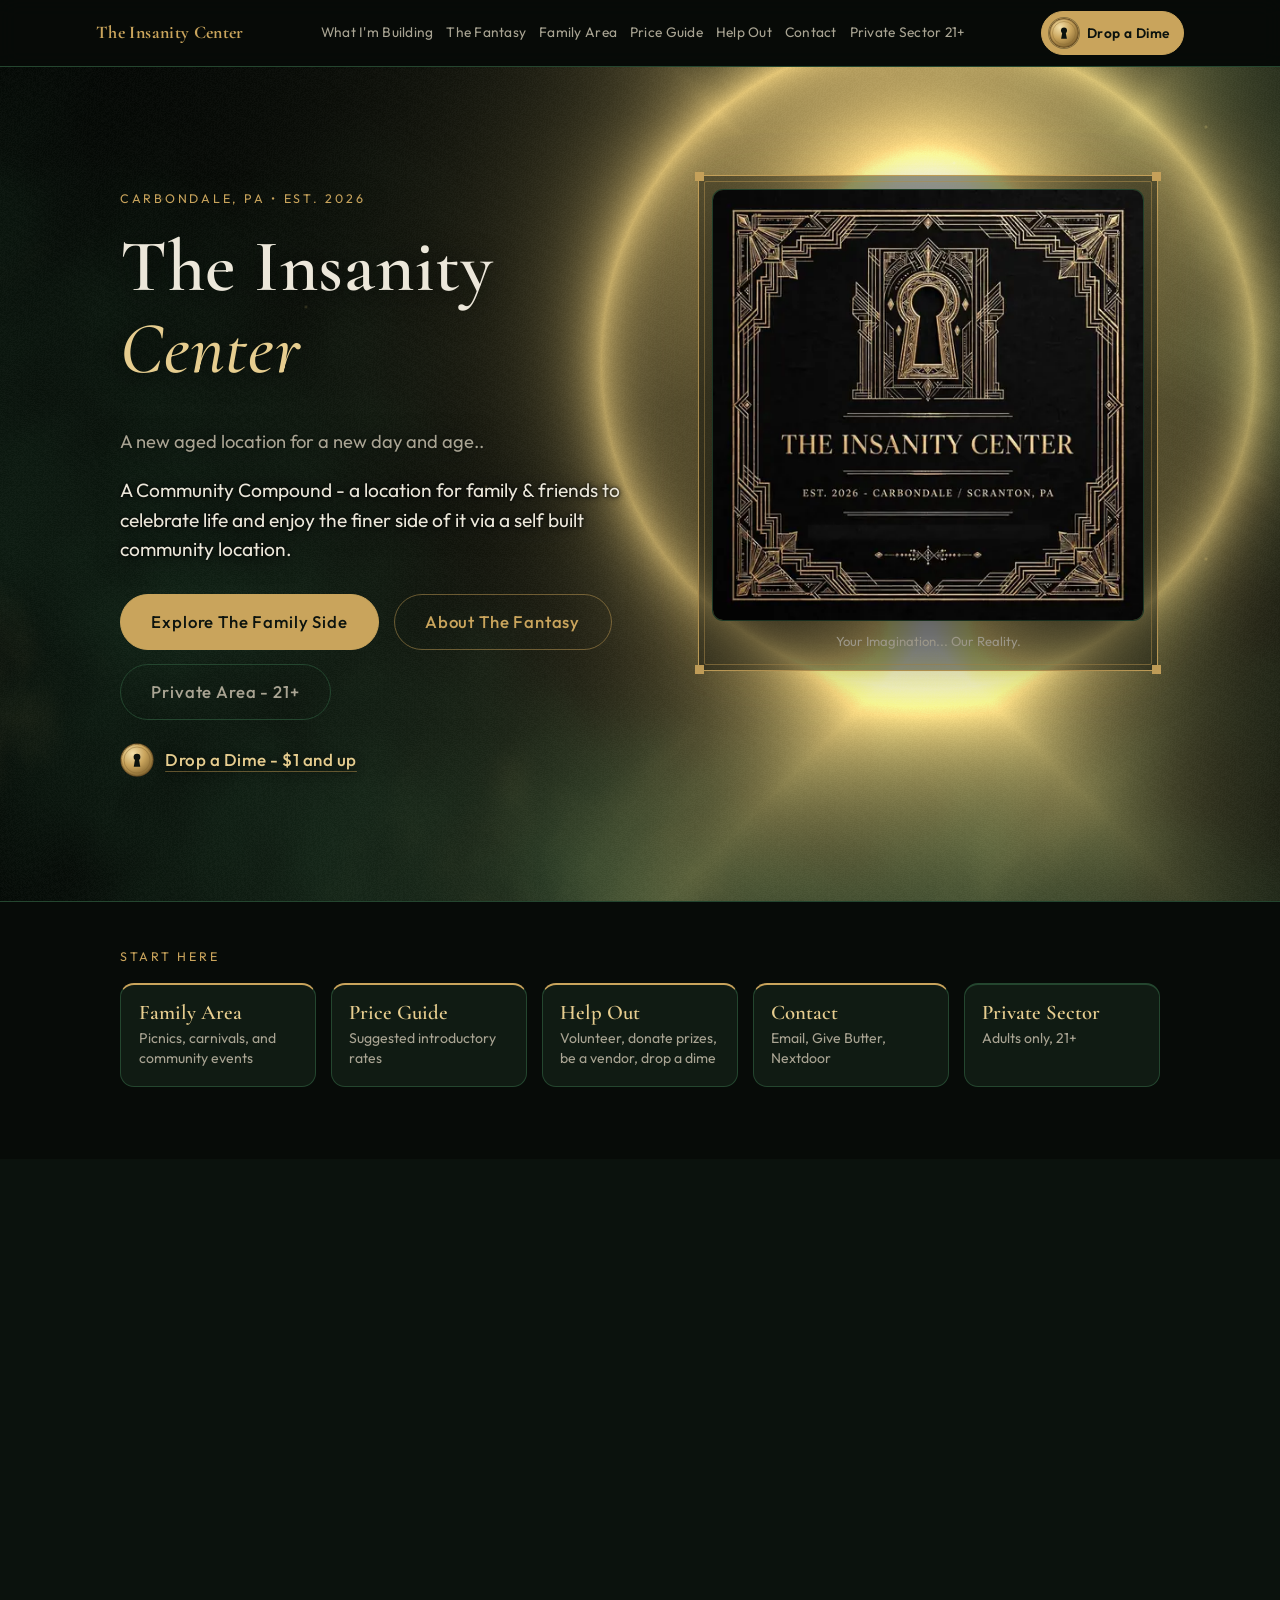
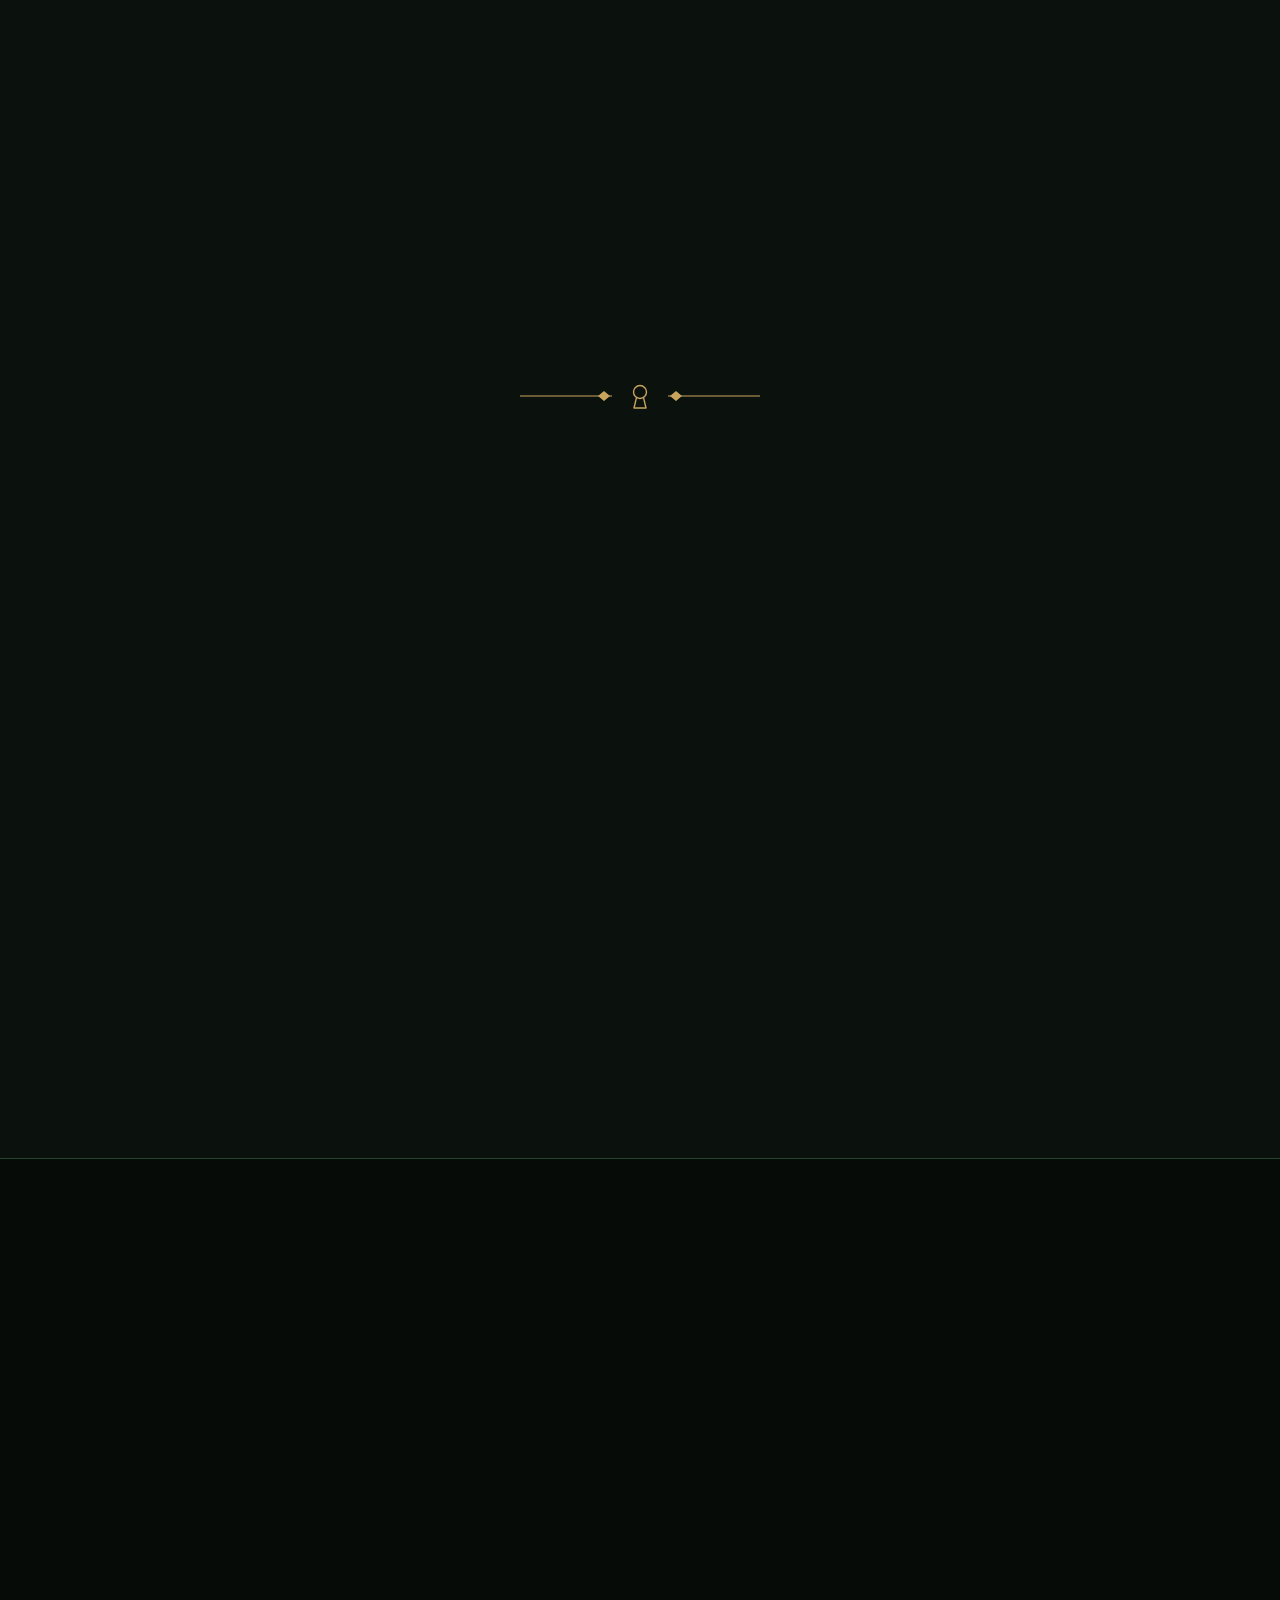
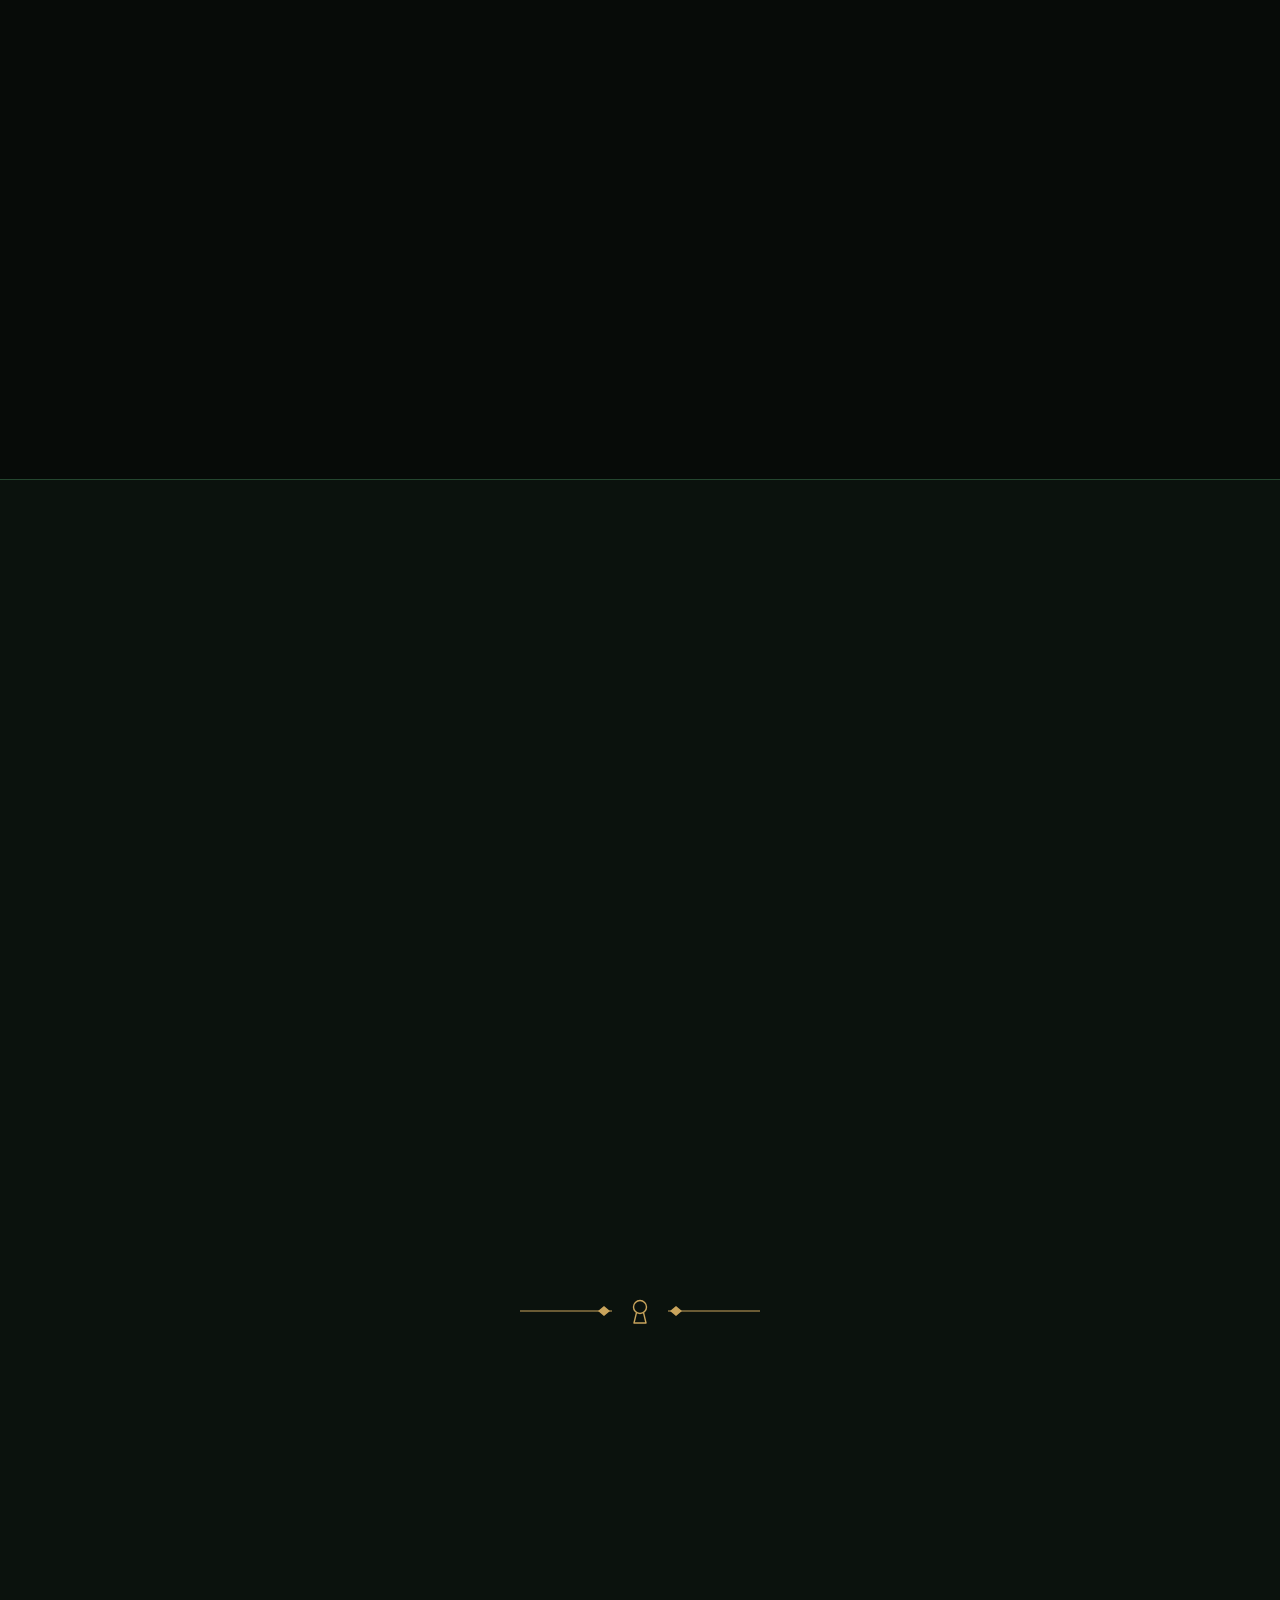
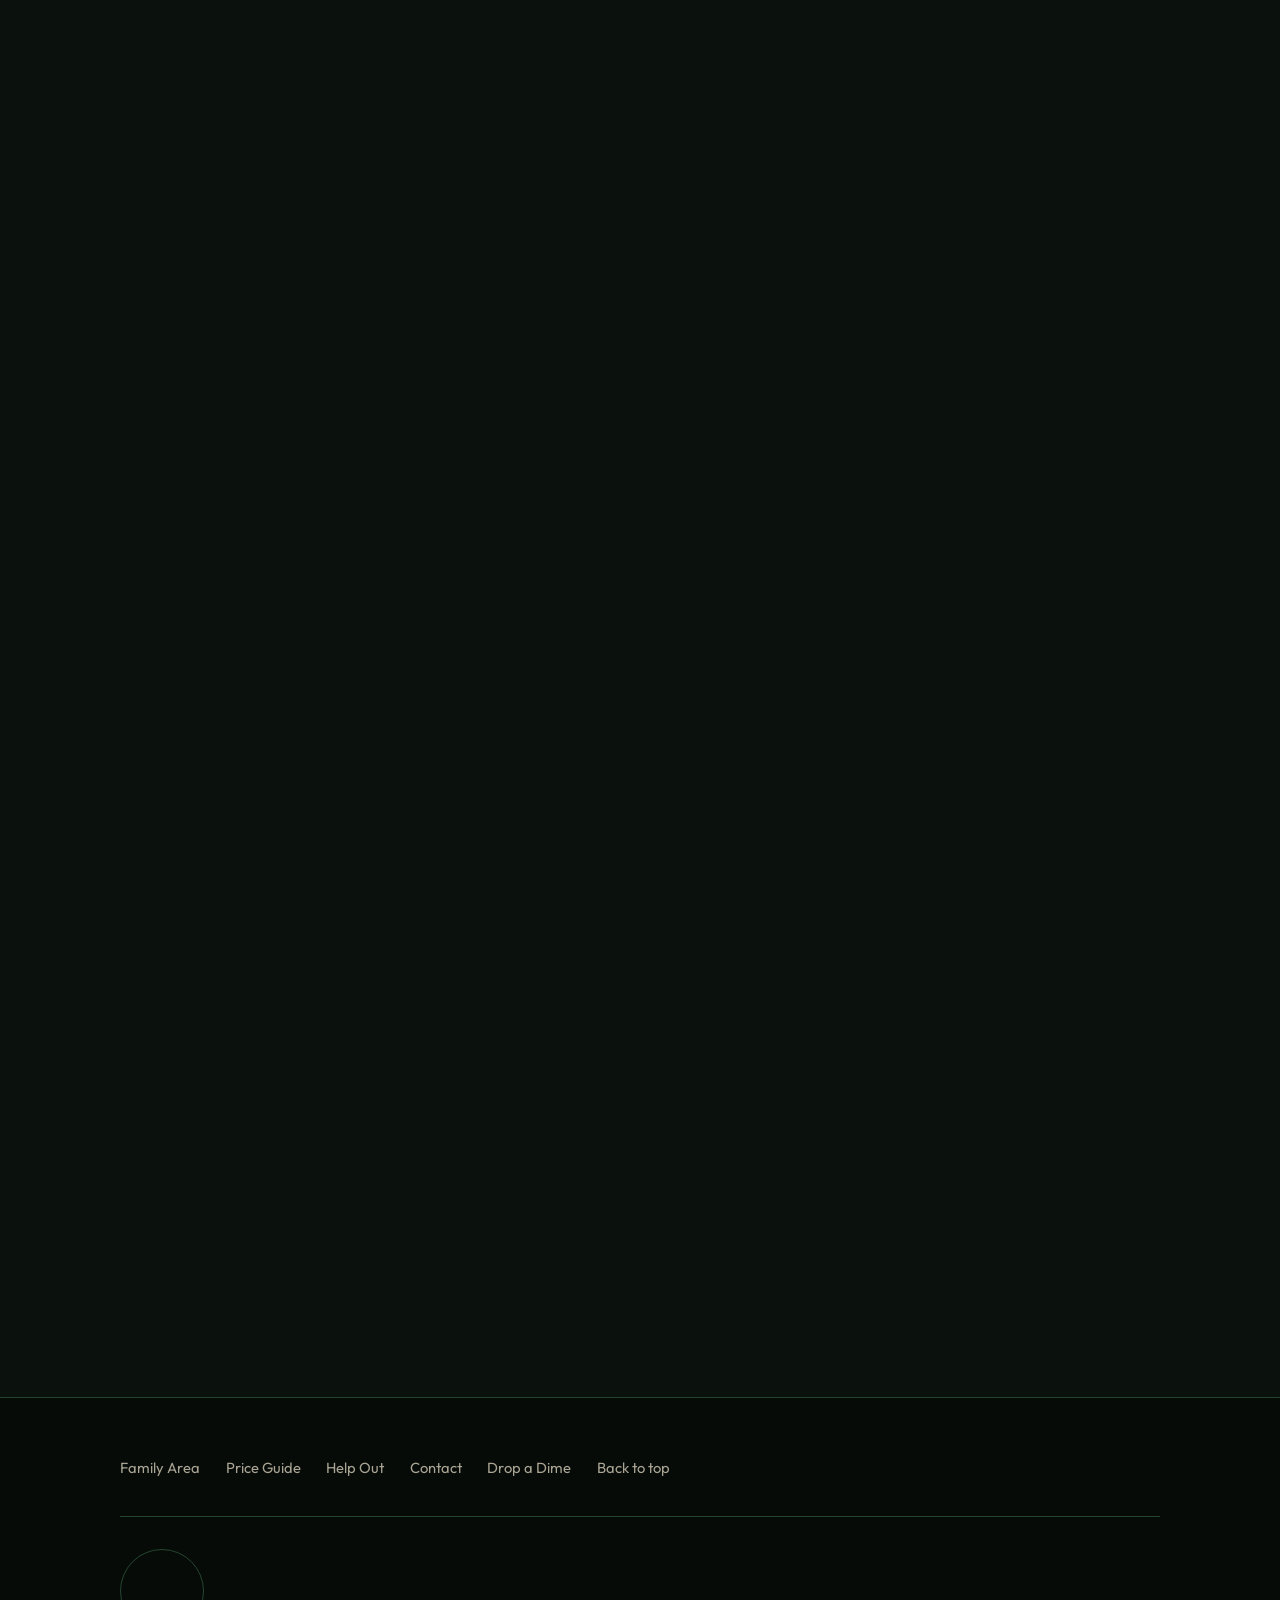
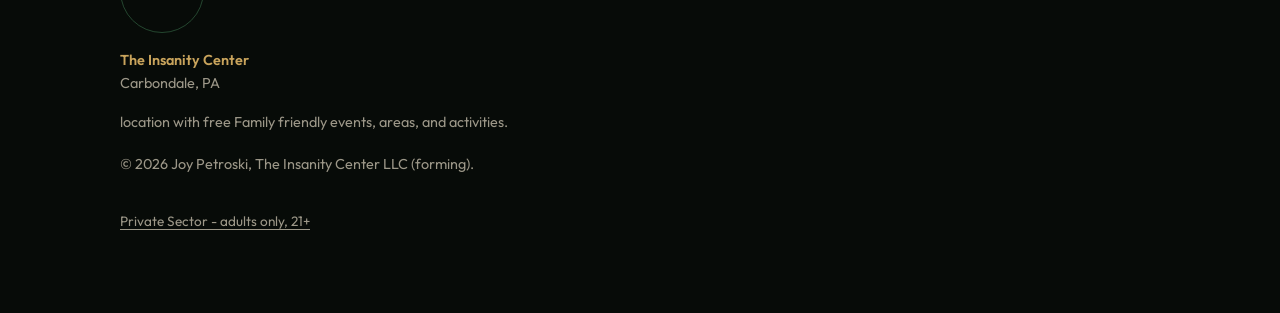
==== commit c5a9b9d4: "Home page: remove duplicate Drop a Dime band" ====
--- a/index.html
+++ b/index.html
@@ -581,23 +581,6 @@
 
 </main>
 
-<aside class="dime-band" aria-labelledby="dime-band-title">
-  <div class="wrap">
-    <div class="dime-band-inner frame">
-      <img class="coin coin-lg" src="/assets/img/dime-coin.svg" alt="" width="112" height="112" loading="lazy" decoding="async">
-      <div class="dime-band-copy">
-        <h2 class="dime-band-title" id="dime-band-title">Drop a Dime</h2>
-        <p class="dime-band-line">Your dime is your signature. Your extra is what builds it.</p>
-        <p class="dime-band-facts">This is an open donation fund to help open the center. This is not members-only. This is not an investment. All funds go directly to opening costs.</p>
-      </div>
-      <div class="dime-band-actions">
-        <a class="btn btn-gold btn-big" href="https://givebutter.com/untitled-campaign-brpbau" rel="noopener noreferrer">Drop a Dime - $1 and up</a>
-        <a class="dime-why" href="/#dime">Why a dime?</a>
-      </div>
-    </div>
-  </div>
-</aside>
-
 <footer class="footer">
   <div class="wrap">
     <nav class="footer-nav" aria-label="Footer">
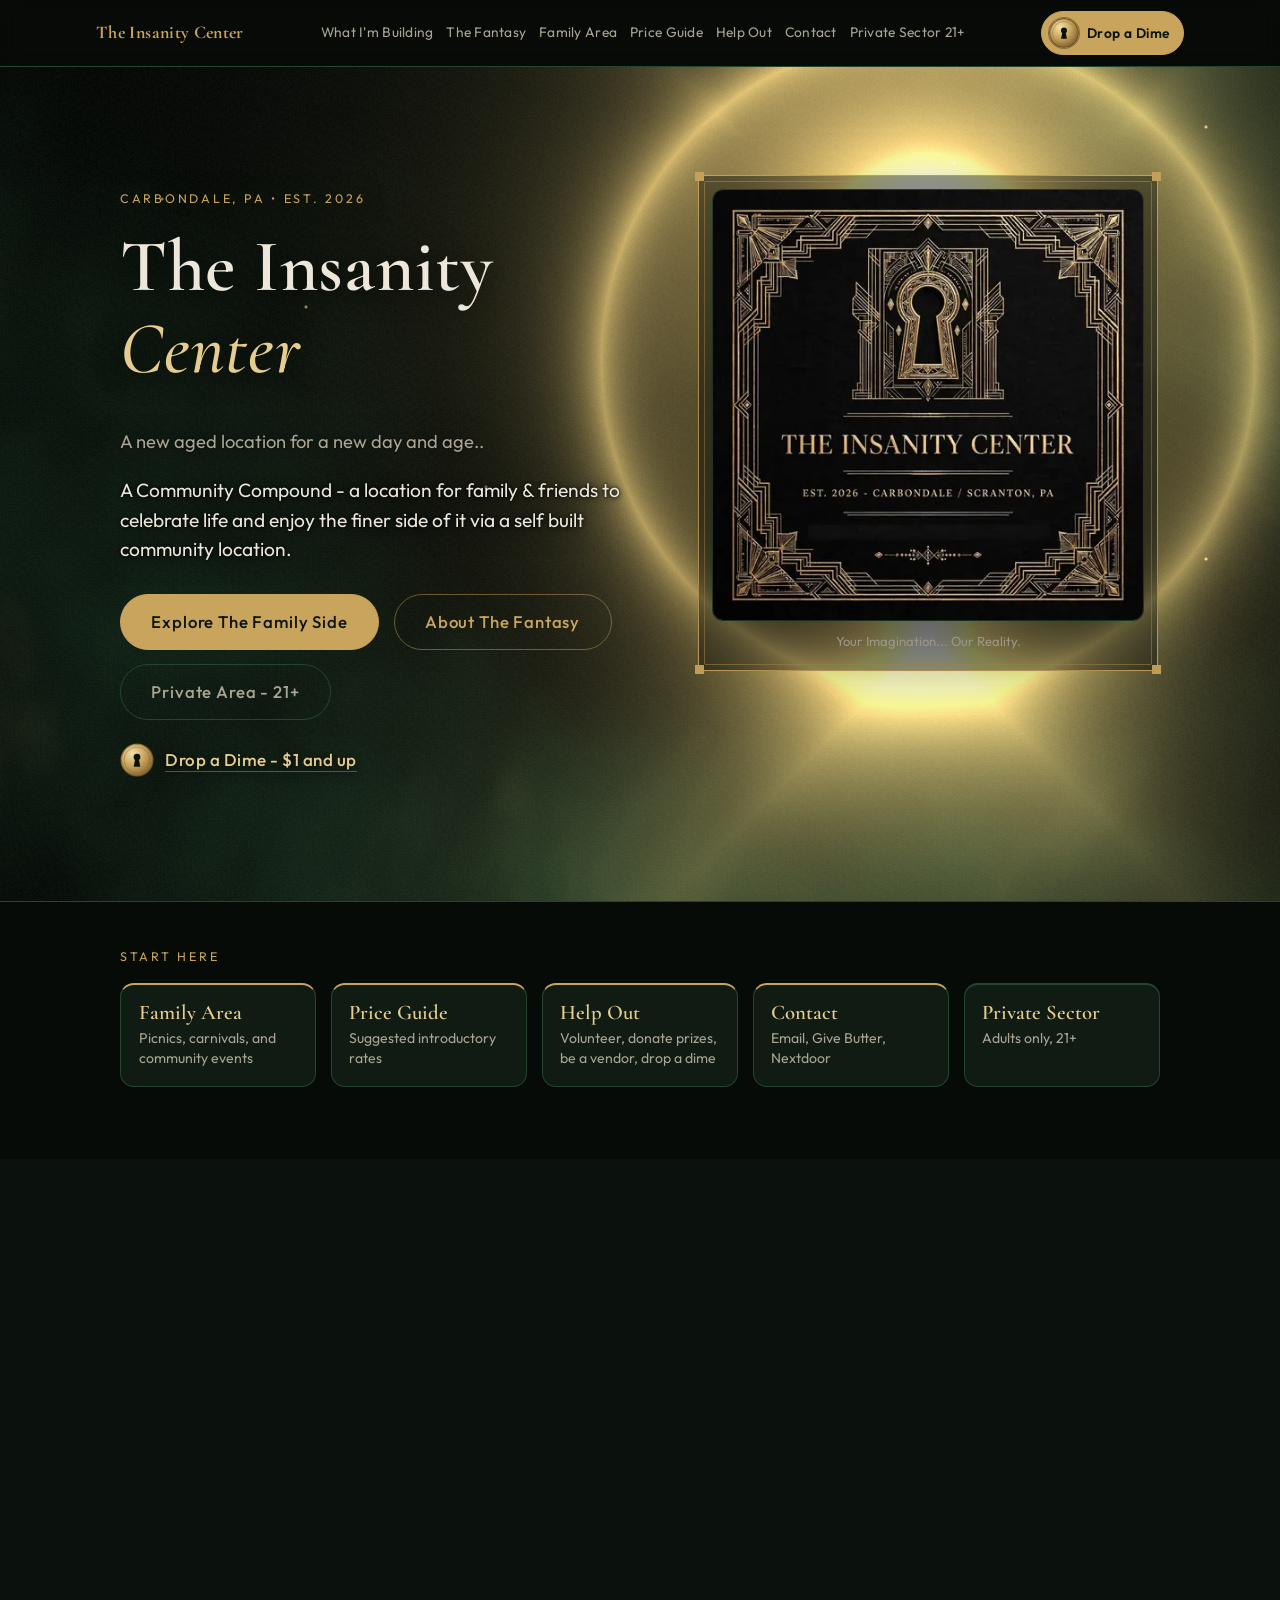
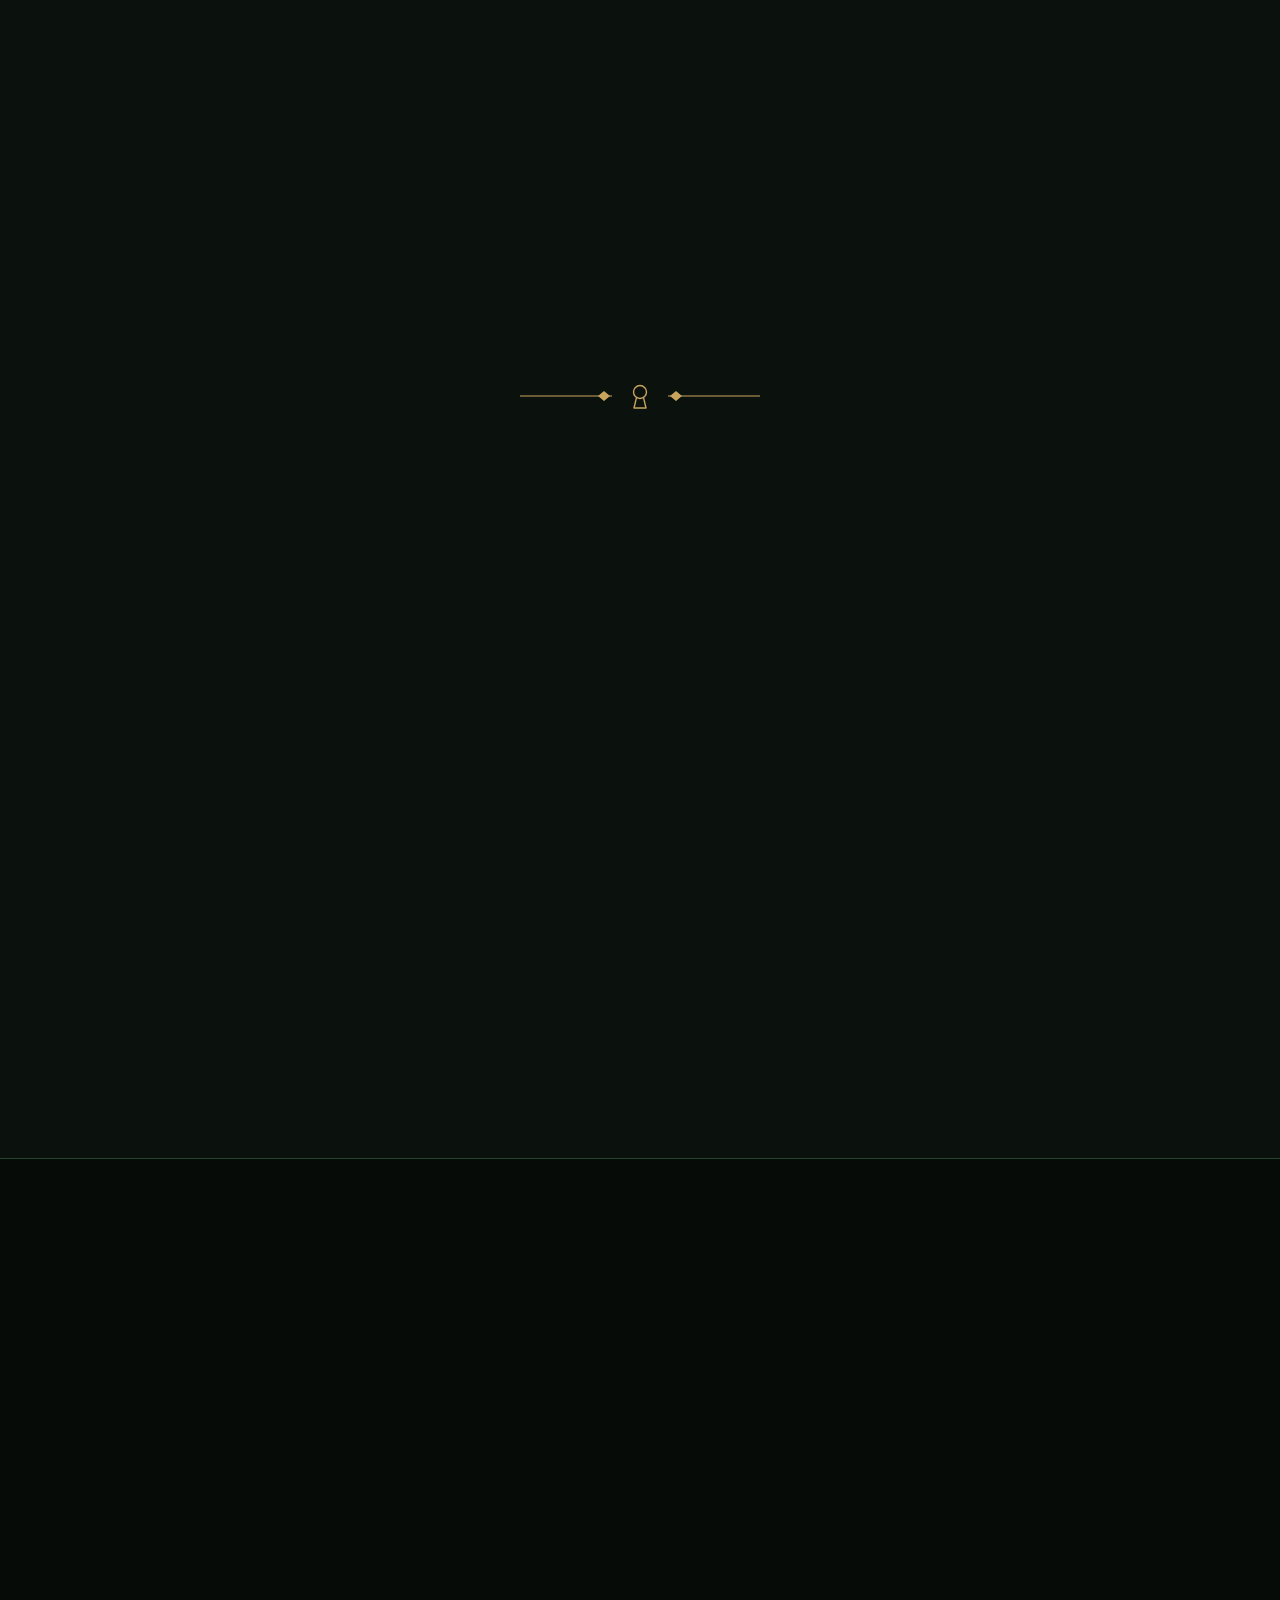
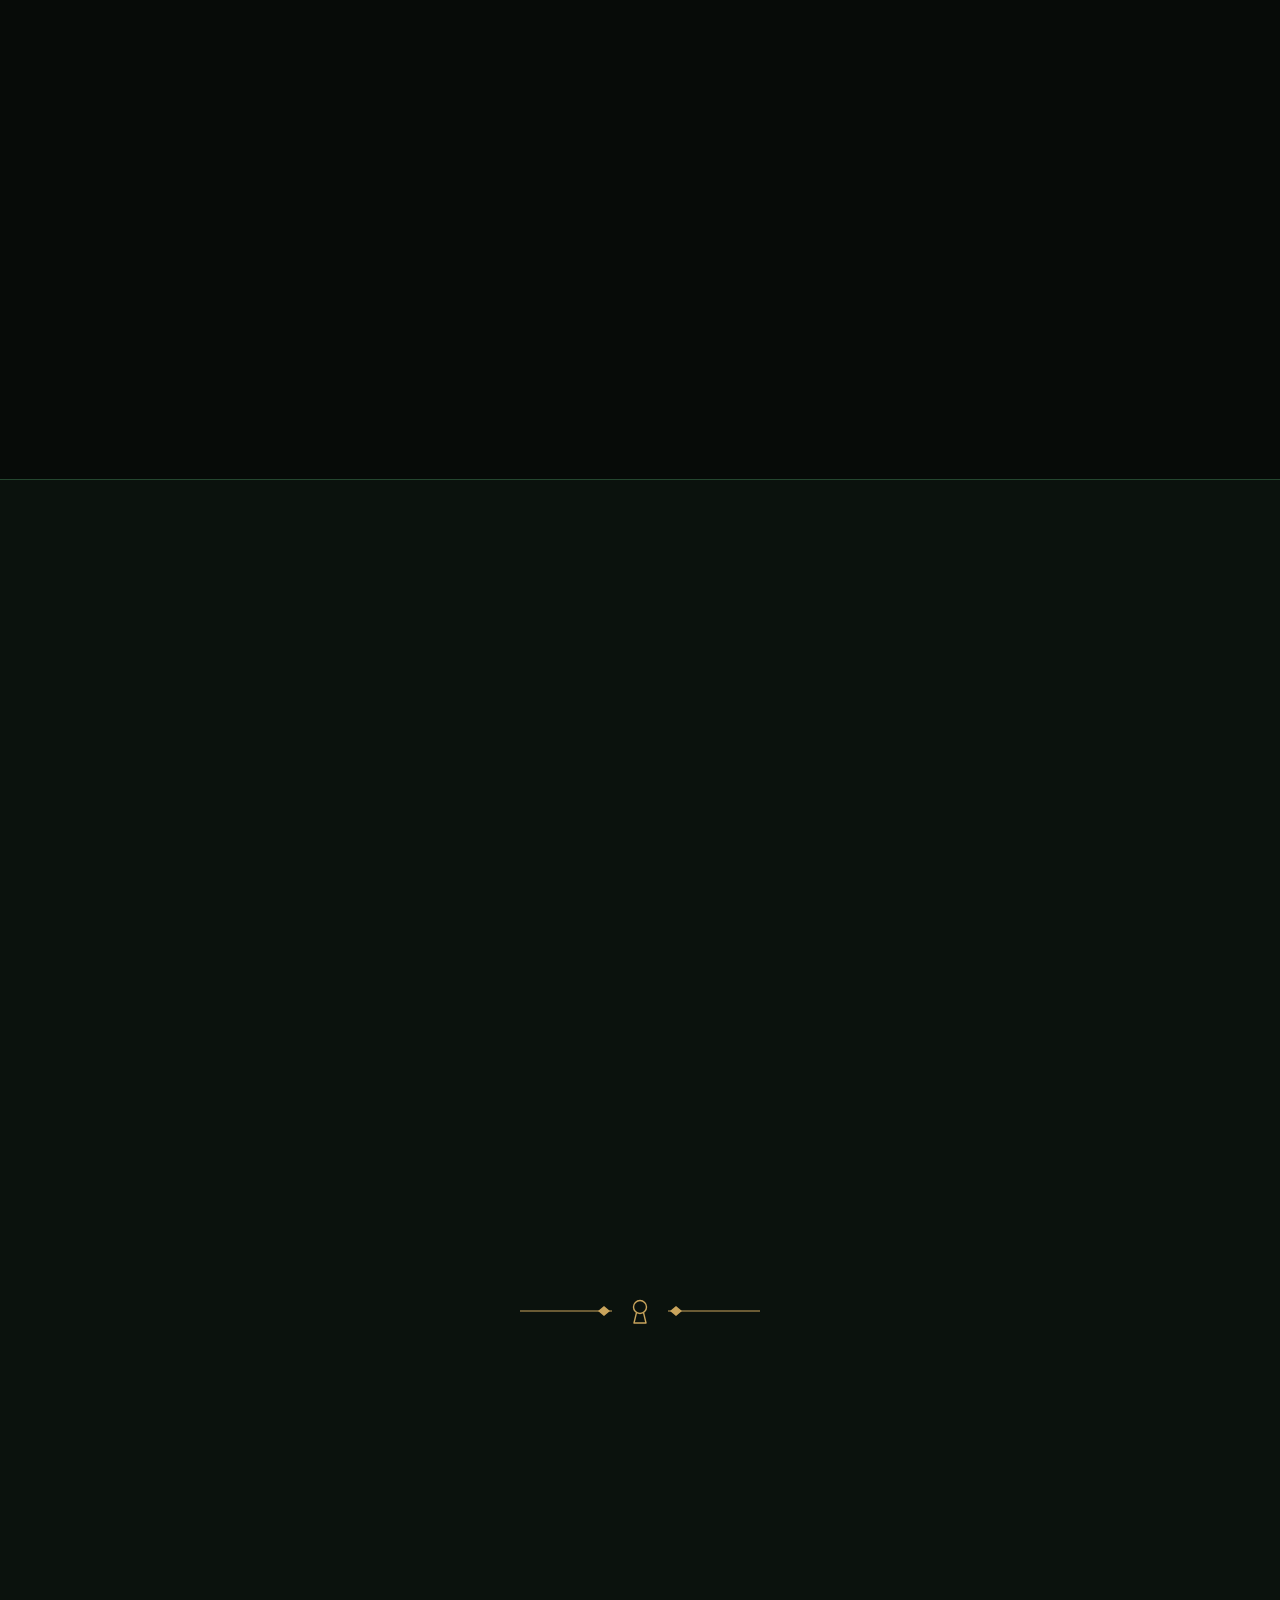
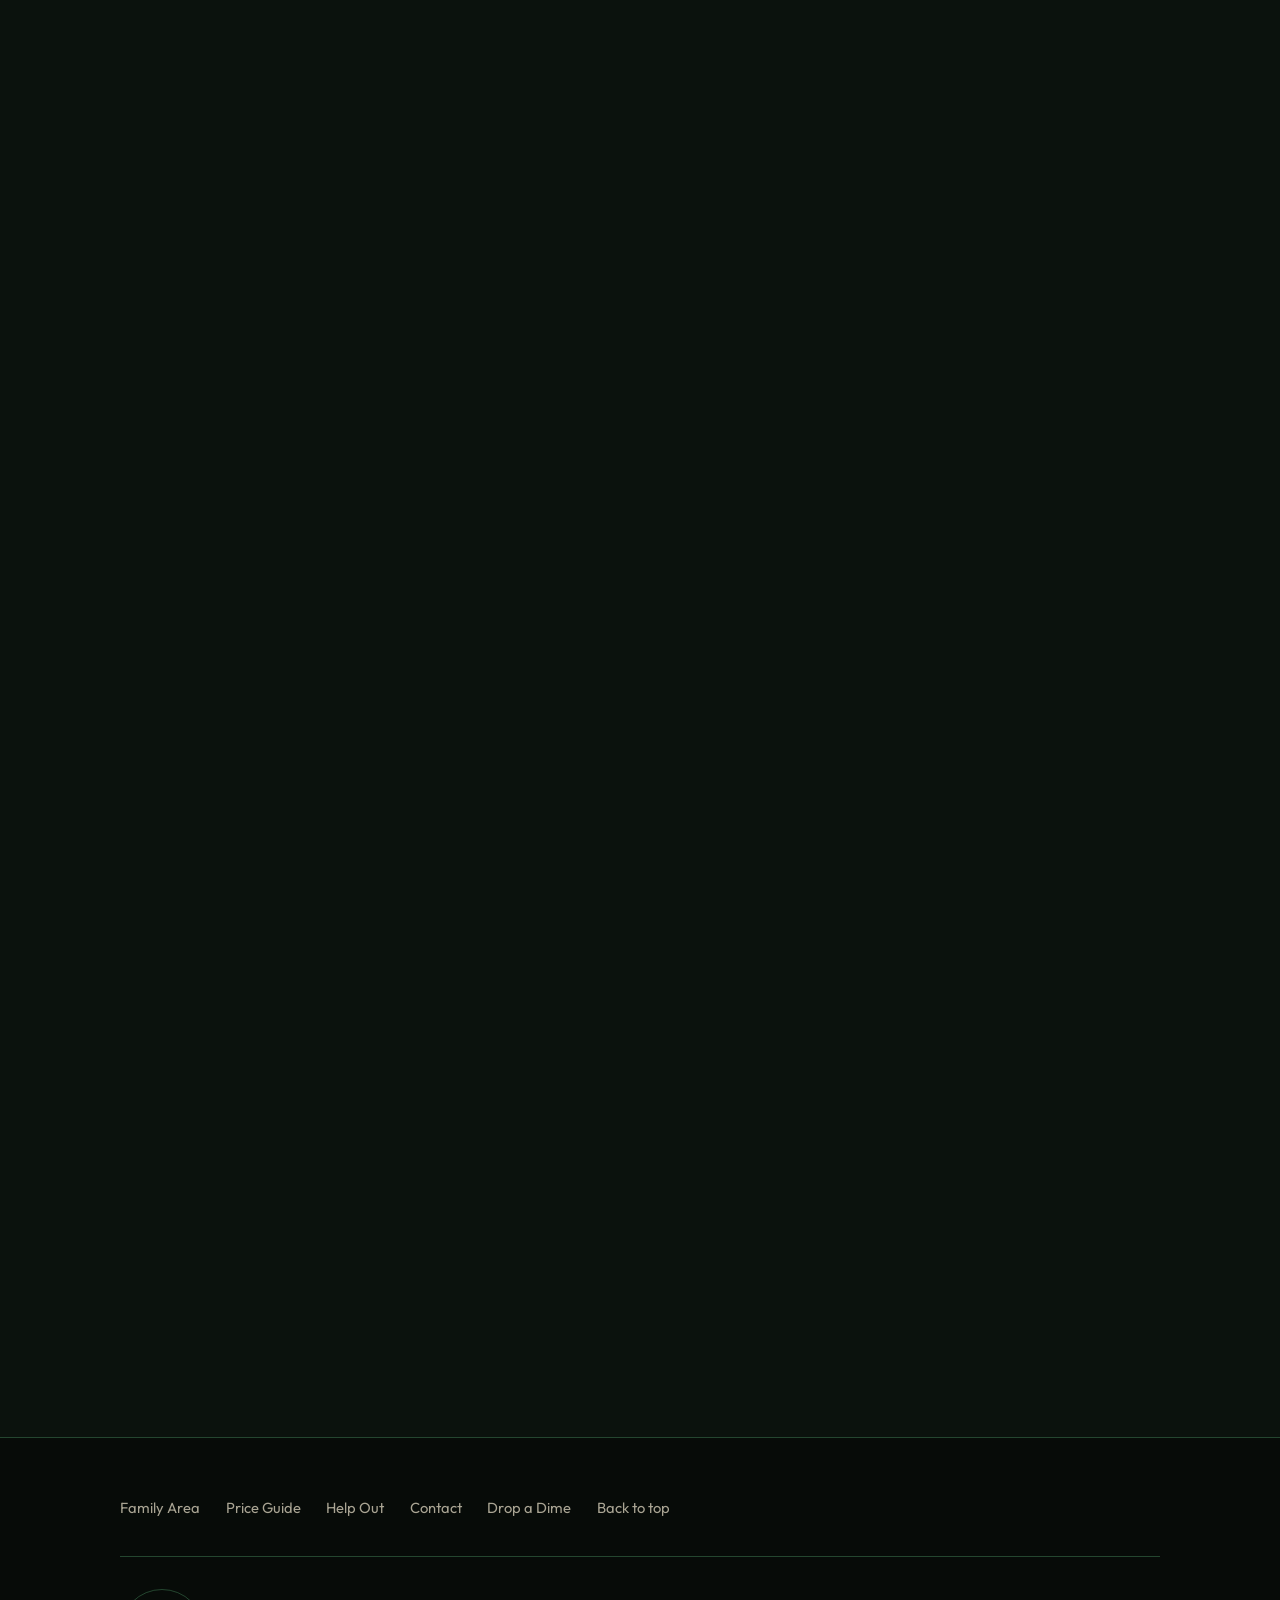
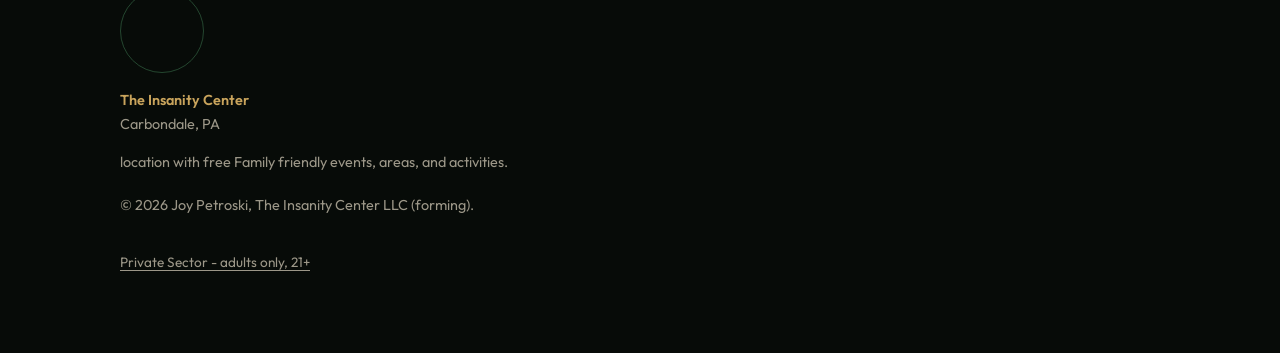
==== commit 42c9fc8a: "Ship easter egg" ====
--- a/index.html
+++ b/index.html
@@ -31,7 +31,7 @@
 <link rel="preload" href="/assets/fonts/f10.woff2" as="font" type="font/woff2" crossorigin>
 <link rel="preload" as="image" type="image/webp" href="/assets/img/home-keyhole.webp" imagesrcset="/assets/img/home-keyhole-480.webp 480w, /assets/img/home-keyhole.webp 960w" imagesizes="(max-width: 860px) 78vw, 460px" fetchpriority="high">
 <link rel="stylesheet" href="/assets/fonts/fonts.css?v=b7e2710a22" integrity="sha384-qKVxPdnwD+Li+3Ar+E51vGWBo7RTDN0mrmSzd9RDrRIM9FEdz81FLAuw76THwa/L">
-<link rel="stylesheet" href="/assets/css/style.css?v=ba8a32c7fc" integrity="sha384-8bzOckAoZcAMV0JW1Nb3Om1OlRDCDx5p52WPJqS9vJjL7qXbX7/tW0vE2YRR8wcp">
+<link rel="stylesheet" href="/assets/css/style.css?v=31dc753bd1" integrity="sha384-/BuGyjGc3AfdxetCpFxMAVLdjnbxIv6jCTHT0eJjcUuWmCVnLvPYTufJj8ARKJQY">
 <script src="/assets/js/js-flag.js?v=a10dbeff71" integrity="sha384-lD6oIhJ2fzyH7cn+QBLyHoZL2n7DC3nglmnKhx93wy6w0YYb8fJpPWF8M8F2ck5L"></script>
 <script type="application/ld+json">
 {
@@ -563,8 +563,8 @@
       </div>
       </div>
 
-      <details class="doc reveal mt-2">
-        <summary>Easter egg: Pirate Treasures you have acquired by crawling through this page.. <span class="chev">&#9656;</span></summary>
+      <details class="doc egg reveal mt-2">
+        <summary><img src="/assets/img/pirate-ship.gif" alt="Easter egg: a pirate ship. Open it to find Buccaneer Salvage." width="96" height="96" loading="lazy" decoding="async"></summary>
         <div class="doc-body">
           <p>&#127988;&#8205;&#9760;&#65039; Welcome to BuccaneerSalvage - Your Pirate's Beach Cove for Vintage Mechanical Treasures!</p>
           <p>We hunt down the best rusty gold: vintage industrial salvage, steampunk parts, classic car &amp; truck pieces, lawnmower bits, computer &amp; electronics salvage, pumps, motors, tools, and all the hard-to-find mechanical oddities most people walk right past.</p>
--- a/assets/css/style.css
+++ b/assets/css/style.css
@@ -669,3 +669,23 @@
 
 /* gate page now sits under the header */
 .nav ~ .gate { min-height: calc(100dvh - 66px); }
+
+/* ---------- pirate-ship easter egg (home, bottom) ---------- */
+.doc.egg { background: none; border: 0; overflow: visible; }
+.doc.egg > summary { justify-content: center; width: max-content; margin: 0 auto; padding: 0.5rem; border-radius: 50%; }
+.doc.egg > summary:hover { background: none; }
+.doc.egg > summary img {
+  display: block; width: 96px; height: 96px; border-radius: 50%;
+  box-shadow: 0 0 0 2px var(--green-line);
+  transition: box-shadow 0.2s ease, transform 0.2s ease;
+}
+.doc.egg > summary:hover img, .doc.egg[open] > summary img { box-shadow: 0 0 0 2px var(--gold), 0 0 22px rgba(201, 164, 92, 0.35); }
+.doc.egg > summary:focus-visible { outline: none; }
+.doc.egg > summary:focus-visible img { box-shadow: 0 0 0 2px var(--bg-0), 0 0 0 4px var(--gold-bright); }
+@media (prefers-reduced-motion: no-preference) {
+  .doc.egg > summary:hover img { transform: rotate(-4deg); }
+}
+.doc.egg .doc-body {
+  background: var(--bg-2); border: 1px solid var(--green-line); border-radius: var(--radius-card);
+  margin-top: 0.8rem; padding-top: 1rem;
+}
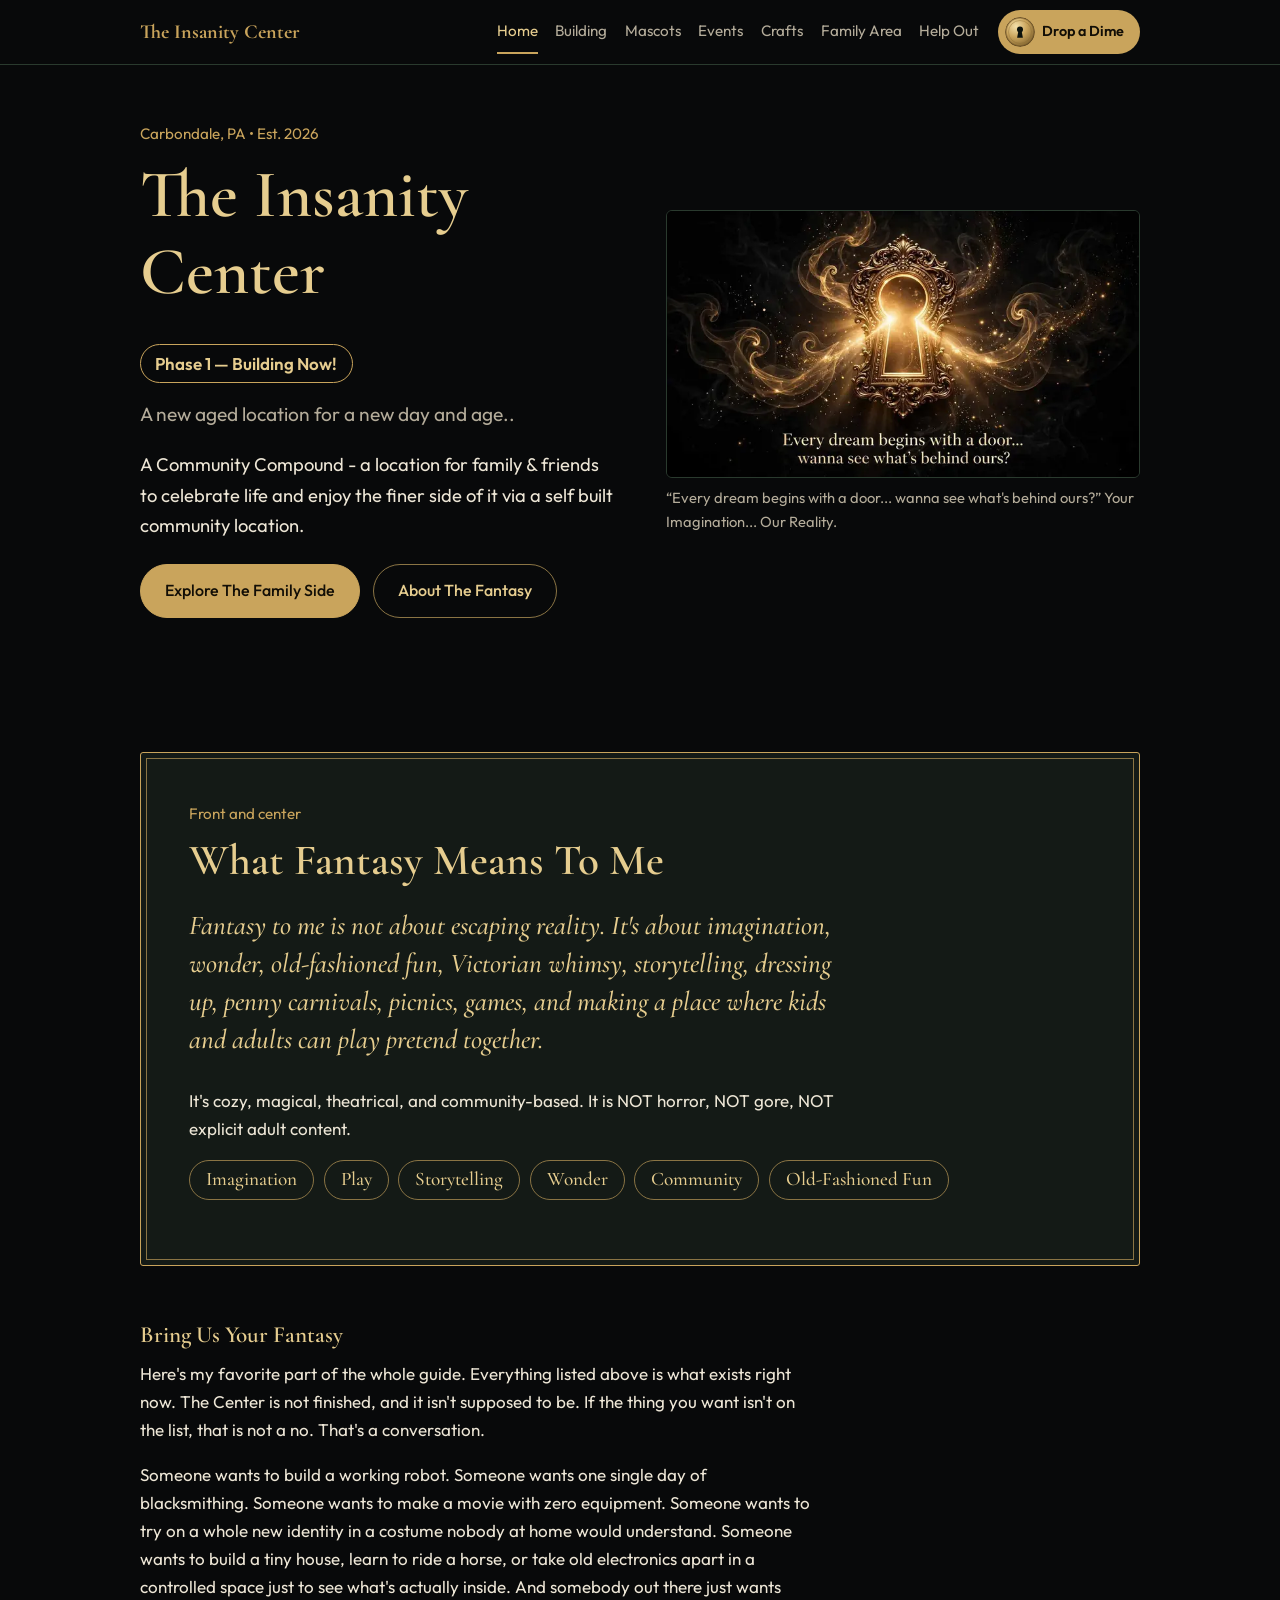
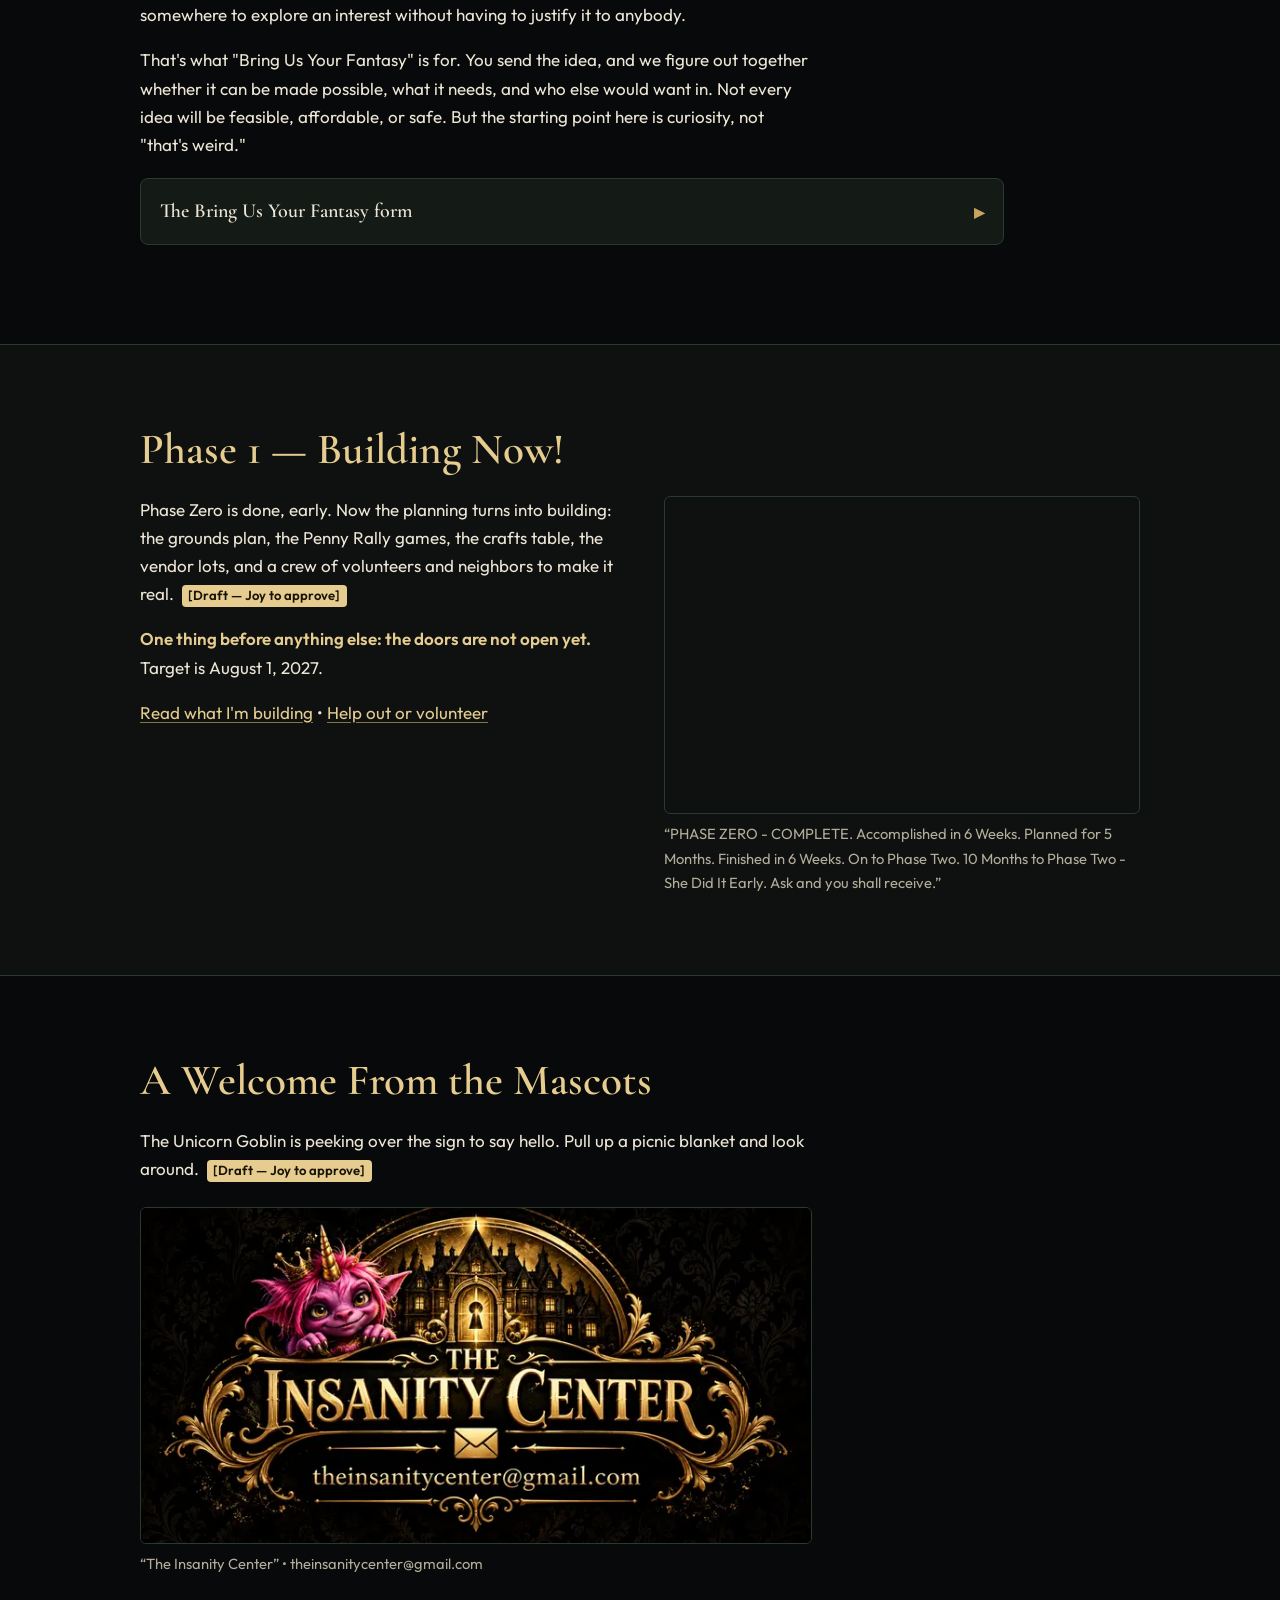
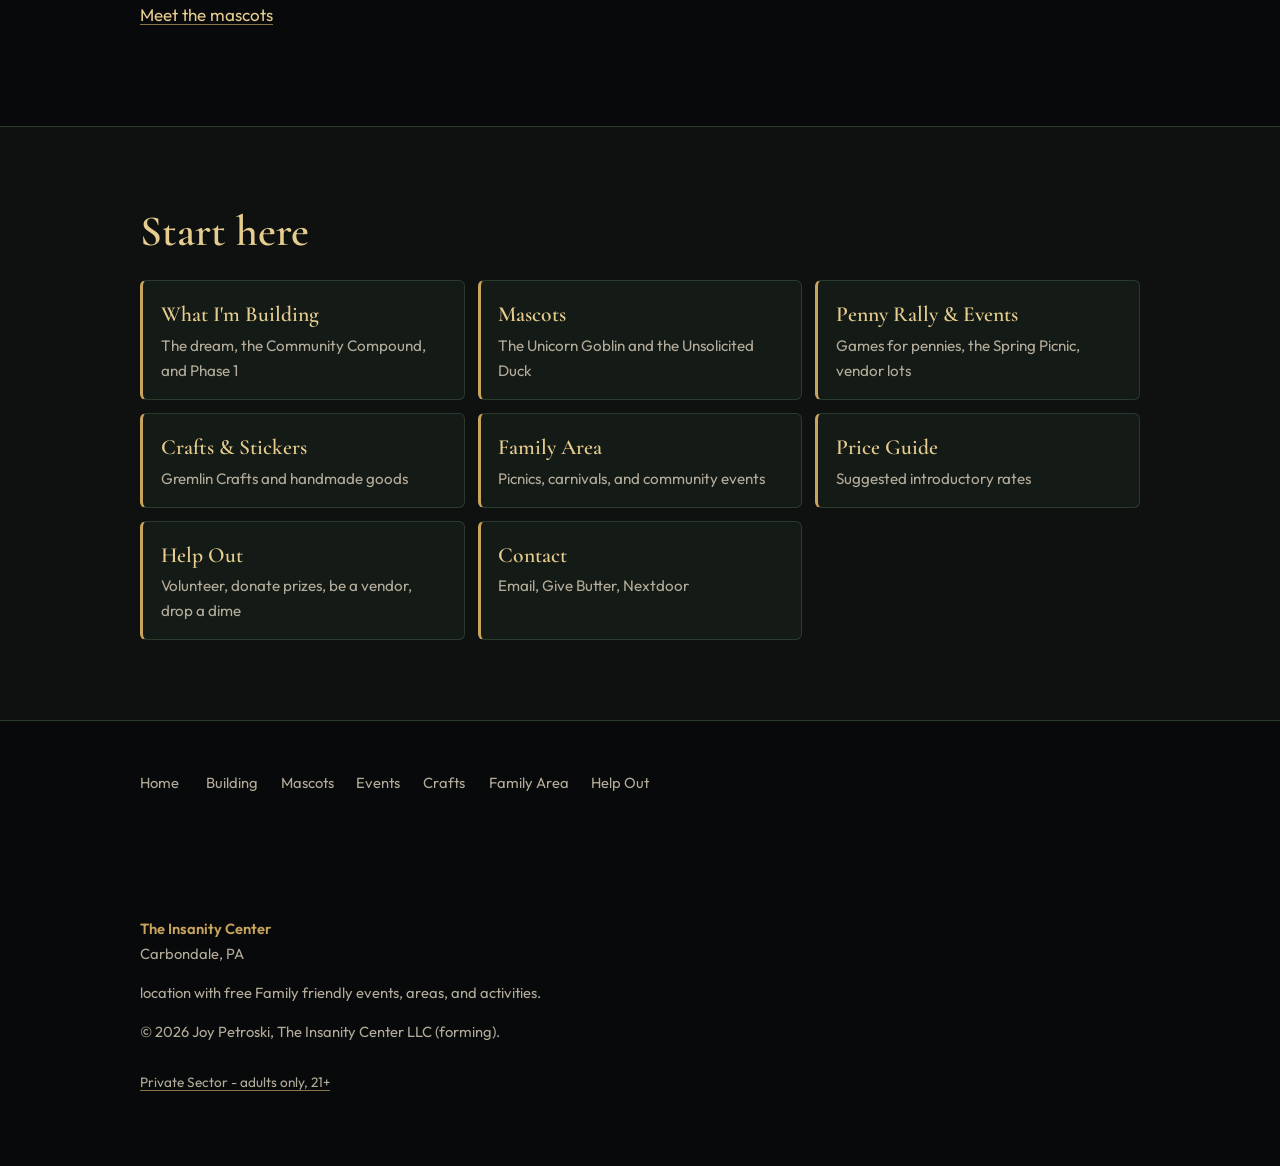
==== commit dee938f8: "Phase 1 family-first revamp" ====
--- a/index.html
+++ b/index.html
@@ -5,33 +5,32 @@
 <meta name="viewport" content="width=device-width, initial-scale=1">
 <meta http-equiv="Content-Security-Policy" content="default-src 'self'; script-src 'self'; style-src 'self'; img-src 'self' data: blob:; font-src 'self'; connect-src 'self'; object-src 'none'; base-uri 'self'; form-action 'none'">
 <meta name="referrer" content="strict-origin-when-cross-origin">
-<title>The Insanity Center | Family-Friendly Community Grounds, Carbondale PA</title>
-<meta name="description" content="A Community Compound in Carbondale, PA. Picnics, carnival days, vendor markets, workshops and old-fashioned fun for family and friends. Proposed opening August 1, 2027.">
+<title>The Insanity Center | Family Community Grounds, Carbondale PA</title>
+<meta name="description" content="A Community Compound in Carbondale, PA. Phase 1 is building now: picnics, penny carnivals, crafts, vendors and old-fashioned fun for family and friends.">
 <meta name="robots" content="index, follow, max-image-preview:large">
 <link rel="canonical" href="https://theinsanitycenter.github.io/">
-<meta name="theme-color" content="#070b08">
+<meta name="theme-color" content="#08090a">
 <meta name="color-scheme" content="dark">
 <meta property="og:type" content="website">
 <meta property="og:site_name" content="The Insanity Center">
-<meta property="og:title" content="The Insanity Center | Family-Friendly Community Grounds, Carbondale PA">
-<meta property="og:description" content="A Community Compound in Carbondale, PA. Picnics, carnival days, vendor markets, workshops and old-fashioned fun for family and friends. Proposed opening August 1, 2027.">
+<meta property="og:title" content="The Insanity Center | Family Community Grounds, Carbondale PA">
+<meta property="og:description" content="A Community Compound in Carbondale, PA. Phase 1 is building now: picnics, penny carnivals, crafts, vendors and old-fashioned fun for family and friends.">
 <meta property="og:url" content="https://theinsanitycenter.github.io/">
 <meta property="og:image" content="https://theinsanitycenter.github.io/assets/og-home.jpg">
 <meta property="og:image:width" content="1200">
 <meta property="og:image:height" content="630">
-<meta property="og:image:alt" content="Art Deco gold keyhole emblem of The Insanity Center on black">
+<meta property="og:image:alt" content="Gold keyhole emblem of The Insanity Center on black">
 <meta property="og:locale" content="en_US">
 <meta name="twitter:card" content="summary_large_image">
-<meta name="twitter:title" content="The Insanity Center | Family-Friendly Community Grounds, Carbondale PA">
-<meta name="twitter:description" content="A Community Compound in Carbondale, PA. Picnics, carnival days, vendor markets, workshops and old-fashioned fun for family and friends. Proposed opening August 1, 2027.">
+<meta name="twitter:title" content="The Insanity Center | Family Community Grounds, Carbondale PA">
+<meta name="twitter:description" content="A Community Compound in Carbondale, PA. Phase 1 is building now: picnics, penny carnivals, crafts, vendors and old-fashioned fun for family and friends.">
 <meta name="twitter:image" content="https://theinsanitycenter.github.io/assets/og-home.jpg">
 <link rel="icon" type="image/png" sizes="96x96" href="/assets/favicon-96.png">
 <link rel="apple-touch-icon" sizes="180x180" href="/assets/apple-touch-icon-180.png">
 <link rel="preload" href="/assets/fonts/f03.woff2" as="font" type="font/woff2" crossorigin>
 <link rel="preload" href="/assets/fonts/f10.woff2" as="font" type="font/woff2" crossorigin>
-<link rel="preload" as="image" type="image/webp" href="/assets/img/home-keyhole.webp" imagesrcset="/assets/img/home-keyhole-480.webp 480w, /assets/img/home-keyhole.webp 960w" imagesizes="(max-width: 860px) 78vw, 460px" fetchpriority="high">
 <link rel="stylesheet" href="/assets/fonts/fonts.css?v=b7e2710a22" integrity="sha384-qKVxPdnwD+Li+3Ar+E51vGWBo7RTDN0mrmSzd9RDrRIM9FEdz81FLAuw76THwa/L">
-<link rel="stylesheet" href="/assets/css/style.css?v=31dc753bd1" integrity="sha384-/BuGyjGc3AfdxetCpFxMAVLdjnbxIv6jCTHT0eJjcUuWmCVnLvPYTufJj8ARKJQY">
+<link rel="stylesheet" href="/assets/css/style.css?v=3e1d898901" integrity="sha384-KJkz1vbqaySVlraEfFz33W5gWxZH4SwCb9wuevIZpUyemNhDwLWr6FtDASW7sseJ">
 <script src="/assets/js/js-flag.js?v=a10dbeff71" integrity="sha384-lD6oIhJ2fzyH7cn+QBLyHoZL2n7DC3nglmnKhx93wy6w0YYb8fJpPWF8M8F2ck5L"></script>
 <script type="application/ld+json">
 {
@@ -69,17 +68,17 @@
 
 <header class="nav">
   <div class="nav-inner">
-    <a class="nav-brand" href="#top">The Insanity Center</a>
+    <a class="nav-brand" href="/">The Insanity Center</a>
     <button class="nav-toggle" type="button" aria-expanded="false" aria-controls="nav-menu" aria-label="Menu">&#9776;</button>
     <nav aria-label="Main">
       <ul class="nav-links" id="nav-menu">
-        <li><a href="#building">What I'm Building</a></li>
-        <li><a href="#fantasy">The Fantasy</a></li>
-        <li><a href="#family">Family Area</a></li>
-        <li><a href="#prices">Price Guide</a></li>
-        <li><a href="#help">Help Out</a></li>
-        <li><a href="#contact">Contact</a></li>
-        <li><a href="/private/">Private Sector 21+</a></li>
+        <li><a href="/" aria-current="page">Home</a></li>
+        <li><a href="/building.html">Building</a></li>
+        <li><a href="/mascots.html">Mascots</a></li>
+        <li><a href="/events.html">Events</a></li>
+        <li><a href="/crafts.html">Crafts</a></li>
+        <li><a href="/family.html">Family Area</a></li>
+        <li><a href="/help.html">Help Out</a></li>
       </ul>
     </nav>
     <a class="nav-dime" href="https://givebutter.com/untitled-campaign-brpbau" rel="noopener noreferrer"><img class="coin" src="/assets/img/dime-coin.svg" alt="" width="26" height="26">Drop a Dime</a>
@@ -88,89 +87,31 @@
 
 <main id="main">
 
-  <!-- ================= HOME / WELCOME ================= -->
-  <section class="wrap hero" id="top" aria-label="Welcome to The Insanity Center">
-    <canvas class="hero-field" id="hero-field" aria-hidden="true"></canvas>
-    <div class="hero-copy">
-      <p class="kicker">Carbondale, PA &bull; Est. 2026</p>
-      <h1>The Insanity <span class="thin">Center</span></h1>
-      <p class="hero-tagline">A new aged location for a new day and age..</p>
-      <p class="hero-what">A Community Compound - a location for family &amp; friends to celebrate life and enjoy the finer side of it via a self built community location.</p>
-      <div class="hero-actions hero-doors">
-        <a class="btn btn-gold btn-big" href="#family">Explore The Family Side</a>
-        <a class="btn btn-line btn-big" href="#fantasy">About The Fantasy</a>
-        <a class="btn btn-quiet btn-big" href="/private/">Private Area - 21+</a>
-      </div>
-      <p class="hero-dime"><a class="dime-link" href="https://givebutter.com/untitled-campaign-brpbau" rel="noopener noreferrer"><img class="coin" src="/assets/img/dime-coin.svg" alt="" width="34" height="34">Drop a Dime - $1 and up</a></p>
-    </div>
-    <figure class="hero-art frame">
-      <img src="/assets/img/home-keyhole.webp" srcset="/assets/img/home-keyhole-480.webp 480w, /assets/img/home-keyhole.webp 960w" sizes="(max-width: 860px) 78vw, 460px" alt="Art Deco gold keyhole emblem of The Insanity Center on black" width="960" height="960" fetchpriority="high">
-      <figcaption>Your Imagination... Our Reality.</figcaption>
-    </figure>
-  </section>
-
-  <!-- ================= START HERE (one-tap index) ================= -->
-  <nav class="start-row" aria-label="Start here">
-    <div class="wrap">
-    <p class="kicker">Start here</p>
-    <ul class="start-grid">
-      <li><a class="start-card" href="#family"><span class="label">Family Area</span><span class="sub">Picnics, carnivals, and community events</span></a></li>
-      <li><a class="start-card" href="#prices"><span class="label">Price Guide</span><span class="sub">Suggested introductory rates</span></a></li>
-      <li><a class="start-card" href="#help"><span class="label">Help Out</span><span class="sub">Volunteer, donate prizes, be a vendor, drop a dime</span></a></li>
-      <li><a class="start-card" href="#contact"><span class="label">Contact</span><span class="sub">Email, Give Butter, Nextdoor</span></a></li>
-      <li><a class="start-card start-card-quiet" href="/private/"><span class="label">Private Sector</span><span class="sub">Adults only, 21+</span></a></li>
-    </ul>
-    </div>
-  </nav>
-
-  <!-- ================= WHAT I'M BUILDING ================= -->
-  <section class="section section-alt" id="building">
-    <div class="wrap">
-      <p class="kicker reveal">The Insanity Center / The Insanity Plantation</p>
-      <h2 class="reveal">What I'm Building</h2>
-      <div class="split">
-        <div class="reveal">
-          <p class="statement">"I wanted a full plantation for over 20 years now."</p>
-          <p class="mt-1">The center originally started as an idea for somewhere for teens and young adults to hang out, a safe zone.</p>
-          <p>I had been and almost bought a 21 bedroom 16 bath mansion resort. A hangout center full of things like a shop, farm, craft bar, arcade, restaurant/buffet.</p>
-          <p>I even spent years trying to have fundraisers for it. Total, honestly, $48... They opened a gym that had kid friendly activities and in the long run just went back out of business themselves.</p>
-          <p>I plan on having my full plantation one day still. I do plan on having parties, raves, concerts, picnics, and other family friendly open to the public events as well either way. So.... There's that too.</p>
-        </div>
-        <figure class="split-media frame reveal">
-          <img src="/assets/img/photo-17.webp" alt="Brass plaque reading Public Area" loading="lazy" decoding="async" width="1440" height="960">
-        </figure>
-      </div>
-
-      <div class="ornament" aria-hidden="true"><svg viewBox="0 0 240 28" width="240" height="28" focusable="false"><path d="M0 14h92M148 14h92" stroke="currentColor" stroke-width="1"/><path d="M78 14l6-5 6 5-6 5zM150 14l6-5 6 5-6 5z" fill="currentColor"/><circle cx="120" cy="10" r="6.5" fill="none" stroke="currentColor" stroke-width="1.4"/><path d="M116.6 15.2 114 26h12l-2.6-10.8" fill="none" stroke="currentColor" stroke-width="1.4" stroke-linejoin="round"/></svg></div>
-
-      <h3 class="h-sub reveal">A Community Compound</h3>
-      <p class="lede reveal"><em>Carbondale, PA - Est. 2026.</em> Two properties in one location, totally separate.</p>
-      <div class="compound-grid">
-        <div class="compound-card reveal">
-          <span class="tag">All ages welcome</span>
-          <h4 class="card-title">The Public Grounds</h4>
-          <p>Community events open to everyone: BBQs, potlucks, picnics, holiday parties, raves, concerts, carnival days, car meets, vendor markets, bonfires, workshops.</p>
-          <p>Family-friendly. Public. No lifestyle content, ever.</p>
-        </div>
-        <div class="compound-card reveal">
-          <span class="tag">Games for pennies</span>
-          <h4 class="card-title">Penny Rally / Penny Picnic Carnival</h4>
-          <p>Games for pennies, community, imagination stations.</p>
-          <p>Penny carnivals, picnics, games, and making a place where kids and adults can play pretend together.</p>
+  <!-- welcome -->
+  <section class="wrap hero" aria-labelledby="home-title">
+    <div class="hero-grid">
+      <div>
+        <p class="kicker">Carbondale, PA &bull; Est. 2026</p>
+        <h1 id="home-title">The Insanity Center</h1>
+        <p class="phase">Phase 1 &mdash; Building Now!</p>
+        <p class="hero-tagline">A new aged location for a new day and age..</p>
+        <p class="hero-what">A Community Compound - a location for family &amp; friends to celebrate life and enjoy the finer side of it via a self built community location.</p>
+        <div class="hero-actions">
+          <a class="btn btn-gold btn-big" href="/family.html">Explore The Family Side</a>
+          <a class="btn btn-line btn-big" href="#fantasy">About The Fantasy</a>
         </div>
       </div>
-      <div class="reveal mt-2">
-        <p><strong>The goal is a place where everyone has a place - but boundaries are absolute.</strong></p>
-        <p>Simple it seems to me, the public areas are to be recognized as no less than a location for family &amp; friends to celebrate life and enjoy the finer side of it via a self built community location.</p>
-        <p><strong>One thing before anything else: the doors are not open yet.</strong> Target is August 1, 2027.</p>
-      </div>
-    </div>
-  </section>
-
-  <!-- ================= WHAT FANTASY MEANS TO ME ================= -->
+      <figure class="pic">
+        <a href="/assets/img/keyhole-door.webp"><img src="/assets/img/keyhole-door-720.webp" srcset="/assets/img/keyhole-door-720.webp 720w, /assets/img/keyhole-door.webp 1400w" sizes="(max-width: 860px) 92vw, 500px" alt="A glowing gold keyhole door at the end of a candlelit path, with the words: Every dream begins with a door... wanna see what's behind ours?" width="720" height="405" fetchpriority="high"></a>
+        <figcaption>&ldquo;Every dream begins with a door... wanna see what's behind ours?&rdquo; Your Imagination... Our Reality.</figcaption>
+      </figure>
+    </div>
+  </section>
+
+  <!-- what fantasy means to me: front and center -->
   <section class="section" id="fantasy">
     <div class="wrap">
-      <div class="frame frame-panel reveal">
+      <div class="frame frame-panel">
         <p class="kicker">Front and center</p>
         <h2>What Fantasy Means To Me</h2>
         <p class="fantasy-lead">Fantasy to me is not about escaping reality. It's about imagination, wonder, old-fashioned fun, Victorian whimsy, storytelling, dressing up, penny carnivals, picnics, games, and making a place where kids and adults can play pretend together.</p>
@@ -185,13 +126,11 @@
         </ul>
       </div>
 
-      <div class="reveal mt-xl">
-        <h3 class="h-sub">Bring Us Your Fantasy</h3>
-          <p>Here's my favorite part of the whole guide. Everything listed above is what exists right now. The Center is not finished, and it isn't supposed to be. If the thing you want isn't on the list, that is not a no. That's a conversation.</p>
-          <p>Someone wants to build a working robot. Someone wants one single day of blacksmithing. Someone wants to make a movie with zero equipment. Someone wants to try on a whole new identity in a costume nobody at home would understand. Someone wants to build a tiny house, learn to ride a horse, or take old electronics apart in a controlled space just to see what's actually inside. And somebody out there just wants somewhere to explore an interest without having to justify it to anybody.</p>
-          <p>That's what "Bring Us Your Fantasy" is for. You send the idea, and we figure out together whether it can be made possible, what it needs, and who else would want in. Not every idea will be feasible, affordable, or safe. But the starting point here is curiosity, not "that's weird."</p>
-      </div>
-      <details class="doc reveal">
+      <h3 class="mt-xl">Bring Us Your Fantasy</h3>
+      <p>Here's my favorite part of the whole guide. Everything listed above is what exists right now. The Center is not finished, and it isn't supposed to be. If the thing you want isn't on the list, that is not a no. That's a conversation.</p>
+      <p>Someone wants to build a working robot. Someone wants one single day of blacksmithing. Someone wants to make a movie with zero equipment. Someone wants to try on a whole new identity in a costume nobody at home would understand. Someone wants to build a tiny house, learn to ride a horse, or take old electronics apart in a controlled space just to see what's actually inside. And somebody out there just wants somewhere to explore an interest without having to justify it to anybody.</p>
+      <p>That's what "Bring Us Your Fantasy" is for. You send the idea, and we figure out together whether it can be made possible, what it needs, and who else would want in. Not every idea will be feasible, affordable, or safe. But the starting point here is curiosity, not "that's weird."</p>
+      <details class="doc">
         <summary>The Bring Us Your Fantasy form <span class="chev">&#9656;</span></summary>
         <div class="doc-body">
           <p>Here's the whole form, right out in the open, so you know exactly what we'd ask of you:</p>
@@ -232,350 +171,51 @@
     </div>
   </section>
 
-  <!-- ================= FAMILY AREA ================= -->
-  <section class="section section-alt" id="family">
-    <div class="wrap">
-      <p class="kicker reveal">The main part of the grounds</p>
-      <h2 class="reveal">Family Area</h2>
-      <p class="lede reveal">Carnival days, vendor markets, car shows, picnics, bonfires. The side of the grounds where you bring the whole crew and nobody has to explain anything.</p>
-
-      <div class="split reveal mt-lg">
+  <!-- phase 1 -->
+  <section class="section section-alt" id="phase-1">
+    <div class="wrap">
+      <h2>Phase 1 &mdash; Building Now!</h2>
+      <div class="split">
         <div>
-          <h3>Picnics, carnivals, and community events</h3>
-          <p>Community events open to everyone: BBQs, potlucks, picnics, holiday parties, raves, concerts, carnival days, car meets, vendor markets, bonfires, workshops.</p>
-          <h3>Games, crafts, and workshops</h3>
-          <p>Resume help, LLC guidance, welding classes, woodworking, someone who will actually show you instead of selling you a course. Kids can build too, they just need a grown-up standing next to them for the hot and sharp stuff.</p>
-          <h3>Nature and the farm</h3>
-          <p>Gardens, orchards, fishing, farm days, the animals. Kids love it out here, and so do the adults who forgot they did.</p>
-          <h3>Vendors</h3>
-          <p>Vendor booths, food vendor space, craft / flea market tables. The prices are in the guide below, under Public Events &amp; Community.</p>
+          <p>Phase Zero is done, early. Now the planning turns into building: the grounds plan, the Penny Rally games, the crafts table, the vendor lots, and a crew of volunteers and neighbors to make it real. <span class="draft">[Draft &mdash; Joy to approve]</span></p>
+          <p><strong>One thing before anything else: the doors are not open yet.</strong> Target is August 1, 2027.</p>
+          <p><a href="/building.html">Read what I'm building</a> &bull; <a href="/help.html">Help out or volunteer</a></p>
         </div>
-        <figure class="split-media frame">
-          <img src="/assets/img/photo-14.webp" alt="Brass sign with an arrow reading Public Area" loading="lazy" decoding="async" width="1440" height="471">
-          <img class="mt-img" src="/assets/img/photo-03.webp" alt="Black marble with gold veining" loading="lazy" decoding="async" width="960" height="960">
+        <figure class="split-media">
+          <a href="/assets/img/phase-zero-complete.webp"><img src="/assets/img/phase-zero-complete-720.webp" alt="Phase Zero Complete poster: planned for 5 months, finished in 6 weeks" width="720" height="480" loading="lazy" decoding="async"></a>
+          <figcaption>&ldquo;PHASE ZERO - COMPLETE. Accomplished in 6 Weeks. Planned for 5 Months. Finished in 6 Weeks. On to Phase Two. 10 Months to Phase Two - She Did It Early. Ask and you shall receive.&rdquo;</figcaption>
         </figure>
       </div>
     </div>
   </section>
 
-  <!-- ================= PRICE GUIDE (family side) ================= -->
-  <section class="section" id="prices">
-    <div class="wrap">
-      <p class="kicker reveal">The Price Guide</p>
-      <h2 class="reveal">Official Service &amp; Appointment Price Guide</h2>
-      <p class="lede reveal"><em>Carbondale, Pennsylvania | Est. 2026. Proposed opening: August 1, 2027. Your Imagination... Our Reality.</em></p>
-
-      <div class="reveal mt-1">
-        <p>People keep asking what this will actually cost. Fair. So here it is, the whole thing, written out. Every price below is a suggested introductory rate, worked out so the doors can actually stay open. Final pricing may move according to availability, materials, staffing, property costs, qualifications, and what each service requires to be done right. Nothing here is bait.</p>
-        <p><strong>One thing before anything else: the doors are not open yet.</strong> Target is August 1, 2027. These are proposed rates, not bookings, and nothing is bookable until the keys are in my hand.</p>
-        <p>Book ahead, always. Appointments need advance reservations, and deposits run $5 to $20 depending on what you're booking. The deposit comes off your final price. It is never an extra charge stacked on top.</p>
-        <p>And ages, since this place runs two worlds on the same land: the public grounds are all ages, families first, and the private clubhouse is 21+ with ID, no exceptions. Every category below carries its own age tag so you know which rule set you're walking into before you walk into it.</p>
-      </div>
-
-      <div class="age-legend reveal" role="group" aria-label="Age requirements at a glance">
-        <span class="age-key">Age key:</span>
-        <span class="age-chip">All Ages</span>
-        <span class="age-chip">18+ to Book</span>
-      </div>
-
-      <nav class="jump-row reveal" aria-label="Price guide categories">
-        <span class="age-key">Jump to:</span>
-        <a href="#price-public">Public Events</a>
-        <a href="#price-learning">Learning &amp; Building</a>
-        <a href="#price-nature">Nature &amp; Agriculture</a>
-        <a href="#price-wellness">Wellness &amp; Recreation</a>
-        <a href="#price-creative">Creative &amp; Media</a>
-        <a href="#price-housing">Housing &amp; Living</a>
-        <a href="#price-support">Support &amp; Services</a>
-      </nav>
-
-      <div class="price-grid">
-
-        <div class="price-block reveal" id="price-public">
-          <span class="tag">Public Events &amp; Community</span>
-          <h3>Good People. Good Times.</h3>
-          <span class="age-chip">All Ages &bull; Under 18 With an Adult</span>
-          <p>Carnival days, vendor markets, car shows, picnics, bonfires. The side of the grounds where you bring the whole crew and nobody has to explain anything.</p>
-          <ul class="price-list">
-            <li><span>Community event admission</span><span class="p">FREE&ndash;$10</span></li>
-            <li><span>Family festival admission</span><span class="p">FREE&ndash;$15</span></li>
-            <li><span>Carnival activities</span><span class="p">$1&ndash;$10</span></li>
-            <li><span>Vendor booth rental</span><span class="p">$25&ndash;$75</span></li>
-            <li><span>Food vendor space</span><span class="p">$40&ndash;$100</span></li>
-            <li><span>Car show registration</span><span class="p">$10&ndash;$25</span></li>
-            <li><span>Craft / flea market table</span><span class="p">$15&ndash;$35</span></li>
-            <li><span>Community picnic reservation</span><span class="p">$10&ndash;$25</span></li>
-            <li><span>Private event grounds rental</span><span class="p">$75&ndash;$200</span></li>
-            <li><span>Fundraising event participation</span><span class="p">Event-specific</span></li>
-            <li><span>Event sponsorship</span><span class="p">$25&ndash;$500+</span></li>
-          </ul>
-        </div>
-
-        <div class="price-block reveal" id="price-learning">
-          <span class="tag">Learning &amp; Building</span>
-          <h3>Skills. Ideas. Real World Tools.</h3>
-          <span class="age-chip">All Ages &bull; 13&ndash;17 With Guardian &bull; Hot Work 18+</span>
-          <p>Resume help, LLC guidance, welding classes, woodworking, someone who will actually show you instead of selling you a course. Kids can build too, they just need a grown-up standing next to them for the hot and sharp stuff.</p>
-          <ul class="price-list">
-            <li><span>General consultation</span><span class="p">$10&ndash;$15</span></li>
-            <li><span>Resume assistance</span><span class="p">$15&ndash;$30</span></li>
-            <li><span>Job search assistance</span><span class="p">$15&ndash;$25</span></li>
-            <li><span>Career development session</span><span class="p">$20&ndash;$35</span></li>
-            <li><span>LLC / business startup guidance</span><span class="p">$25&ndash;$50</span></li>
-            <li><span>Business branding consultation</span><span class="p">$25&ndash;$50</span></li>
-            <li><span>Website planning consultation</span><span class="p">$20&ndash;$40</span></li>
-            <li><span>Basic website setup</span><span class="p">$75&ndash;$200</span></li>
-            <li><span>Social media setup</span><span class="p">$25&ndash;$50</span></li>
-            <li><span>Advertising assistance</span><span class="p">$25&ndash;$50</span></li>
-            <li><span>Grant research assistance</span><span class="p">$25&ndash;$50</span></li>
-            <li><span>Grant application assistance</span><span class="p">$35&ndash;$100</span></li>
-            <li><span>College / education resource assistance</span><span class="p">$10&ndash;$25</span></li>
-            <li><span>DIY workshops</span><span class="p">$10&ndash;$35/person</span></li>
-            <li><span>Woodworking workshops</span><span class="p">$15&ndash;$40/person</span></li>
-            <li><span>Welding workshops</span><span class="p">$20&ndash;$50/person</span></li>
-            <li><span>Mechanical skills workshops</span><span class="p">$15&ndash;$40/person</span></li>
-            <li><span>Hands-on project assistance</span><span class="p">$25&ndash;$50/hour</span></li>
-          </ul>
-        </div>
-
-        <div class="price-block reveal" id="price-nature">
-          <span class="tag">Nature &amp; Agriculture</span>
-          <h3>Get Back to What Feels Real</h3>
-          <span class="age-chip">All Ages &bull; Under 18 With an Adult</span>
-          <p>Gardens, orchards, fishing, farm days, the animals. Kids love it out here, and so do the adults who forgot they did.</p>
-          <ul class="price-list">
-            <li><span>Nature walk / guided hike</span><span class="p">FREE&ndash;$10</span></li>
-            <li><span>Garden workshop</span><span class="p">$10&ndash;$25</span></li>
-            <li><span>Gardening assistance</span><span class="p">$20&ndash;$35/hour</span></li>
-            <li><span>Vegetable / herb planting workshop</span><span class="p">$10&ndash;$25</span></li>
-            <li><span>Farm experience</span><span class="p">$10&ndash;$25</span></li>
-            <li><span>Animal interaction experience</span><span class="p">$5&ndash;$20</span></li>
-            <li><span>Fishing access</span><span class="p">$5&ndash;$15</span></li>
-            <li><span>Outdoor recreation reservation</span><span class="p">$5&ndash;$20</span></li>
-            <li><span>Orchard / fruit picking</span><span class="p">$5&ndash;$20</span></li>
-            <li><span>Seasonal harvest activities</span><span class="p">Event-specific</span></li>
-            <li><span>Garden plot rental</span><span class="p">$15&ndash;$40/month</span></li>
-            <li><span>Campsite reservation</span><span class="p">$20&ndash;$45/night</span></li>
-          </ul>
-          <p class="price-note">Animal activities, fishing, and anything agricultural depend on the facilities, permits, animal welfare arrangements, and the season doing its thing.</p>
-        </div>
-
-        <div class="price-block reveal" id="price-wellness">
-          <span class="tag">Wellness &amp; Recreation</span>
-          <h3>Mind. Body. Freedom.</h3>
-          <span class="age-chip">All Ages Family Hours &bull; 18+ to Book</span>
-          <p>Yoga, sauna, the pool, the quiet room, the arcade. Specialized wellness and fitness services get run by qualified providers only. No shortcuts on that.</p>
-          <ul class="price-list">
-            <li><span>Wellness consultation</span><span class="p">$10&ndash;$20</span></li>
-            <li><span>Yoga group session</span><span class="p">$10&ndash;$20</span></li>
-            <li><span>Meditation session</span><span class="p">$5&ndash;$15</span></li>
-            <li><span>Fitness group session</span><span class="p">$10&ndash;$20</span></li>
-            <li><span>Personal fitness instruction</span><span class="p">$25&ndash;$50/hour</span></li>
-            <li><span>Spa access</span><span class="p">$15&ndash;$30</span></li>
-            <li><span>Sauna access</span><span class="p">$10&ndash;$20</span></li>
-            <li><span>Pool access</span><span class="p">$5&ndash;$15</span></li>
-            <li><span>Hot tub access</span><span class="p">$10&ndash;$20</span></li>
-            <li><span>Gaming / arcade room</span><span class="p">$5&ndash;$15</span></li>
-            <li><span>Library access</span><span class="p">FREE</span></li>
-            <li><span>Quiet room reservation</span><span class="p">$5&ndash;$10/hour</span></li>
-            <li><span>Recreation membership</span><span class="p">$15&ndash;$35/month</span></li>
-          </ul>
-        </div>
-
-        <div class="price-block reveal" id="price-creative">
-          <span class="tag">Creative &amp; Media</span>
-          <h3>Express. Create. Share.</h3>
-          <span class="age-chip">All Ages Standard Studio</span>
-          <p>Studio time, podcast mics, photo sets, editing bays, costume work. Standard studio work is all ages.</p>
-          <ul class="price-list">
-            <li><span>Creative consultation</span><span class="p">$10&ndash;$20</span></li>
-            <li><span>Recording studio rental</span><span class="p">$25&ndash;$50/hour</span></li>
-            <li><span>Podcast recording</span><span class="p">$25&ndash;$50/hour</span></li>
-            <li><span>Voice recording</span><span class="p">$25&ndash;$50/hour</span></li>
-            <li><span>Music production assistance</span><span class="p">$35&ndash;$75/hour</span></li>
-            <li><span>Photography session</span><span class="p">$35&ndash;$100</span></li>
-            <li><span>Photography studio rental</span><span class="p">$25&ndash;$50/hour</span></li>
-            <li><span>Video production assistance</span><span class="p">$35&ndash;$75/hour</span></li>
-            <li><span>Basic video editing</span><span class="p">$25&ndash;$75</span></li>
-            <li><span>Graphic design</span><span class="p">$25&ndash;$60</span></li>
-            <li><span>Logo design</span><span class="p">$40&ndash;$100</span></li>
-            <li><span>Makeup services</span><span class="p">$25&ndash;$60</span></li>
-            <li><span>Costume / cosplay consultation</span><span class="p">$15&ndash;$30</span></li>
-            <li><span>Costume creation</span><span class="p">Custom quote</span></li>
-            <li><span>Content creation assistance</span><span class="p">$25&ndash;$50/hour</span></li>
-            <li><span>Editing suite rental</span><span class="p">$20&ndash;$40/hour</span></li>
-          </ul>
-          <p class="price-note">Materials, equipment, printing, and other production expenses get charged separately. You'll know before it hits the bill.</p>
-        </div>
-
-        <div class="price-block reveal" id="price-housing">
-          <span class="tag">Housing &amp; Living</span>
-          <h3>A Place to Call Home</h3>
-          <span class="age-chip">All Ages Stays &bull; 18+ to Reserve</span>
-          <p>Cabins, cottages, RV sites, farm living. Somewhere to land, for a weekend or for good.</p>
-          <ul class="price-list">
-            <li><span>Housing inquiry / consultation</span><span class="p">$10</span></li>
-            <li><span>Housing application assistance</span><span class="p">$15&ndash;$25</span></li>
-            <li><span>Roommate matching consultation</span><span class="p">$15</span></li>
-            <li><span>Housing resource assistance</span><span class="p">$15&ndash;$25</span></li>
-            <li><span>Short-term accommodation</span><span class="p">Custom quote</span></li>
-            <li><span>Cabin / cottage stays</span><span class="p">$50&ndash;$125/night</span></li>
-            <li><span>RV / campsite reservations</span><span class="p">$20&ndash;$45/night</span></li>
-            <li><span>Pet-friendly accommodation</span><span class="p">+$5&ndash;$15/night</span></li>
-            <li><span>Farm / ranch living arrangements</span><span class="p">Custom quote</span></li>
-            <li><span>Long-term housing</span><span class="p">Based on property</span></li>
-          </ul>
-          <p class="price-note">Real rates depend on the property itself, utilities, insurance, occupancy rules, and what the township allows.</p>
-        </div>
-
-        <div class="price-block reveal" id="price-support">
-          <span class="tag">Support &amp; Services</span>
-          <h3>Because You Deserve Support</h3>
-          <span class="age-chip">18+ to Contract &bull; Minors With Parent</span>
-          <p>Help with the paperwork of being alive. Life organization, goals, resources, pets, tech, admin. One honest line on this: real mental health treatment, legal advice, financial advising, and medical care belong to licensed professionals. We navigate and we refer. We don't practice.</p>
-          <ul class="price-list">
-            <li><span>General assistance consultation</span><span class="p">$10</span></li>
-            <li><span>Life organization session</span><span class="p">$15&ndash;$25</span></li>
-            <li><span>Goal planning session</span><span class="p">$15&ndash;$30</span></li>
-            <li><span>Resource navigation</span><span class="p">$10&ndash;$25</span></li>
-            <li><span>Community resource referrals</span><span class="p">FREE&ndash;$10</span></li>
-            <li><span>Transportation planning assistance</span><span class="p">$10&ndash;$20</span></li>
-            <li><span>Pet care resource assistance</span><span class="p">$10&ndash;$20</span></li>
-            <li><span>Pet sitting</span><span class="p">$15&ndash;$25/visit</span></li>
-            <li><span>Dog walking</span><span class="p">$15&ndash;$25/30 minutes</span></li>
-            <li><span>Basic technology assistance</span><span class="p">$15&ndash;$30/hour</span></li>
-            <li><span>General administrative assistance</span><span class="p">$20&ndash;$35/hour</span></li>
-            <li><span>Community support coordination</span><span class="p">$15&ndash;$30/hour</span></li>
-          </ul>
-        </div>
-
-      </div>
-
-      <div class="reveal mt-2">
-        <p><strong>One honest line that covers every category above:</strong> wherever a service touches legal, money, health, or fitness, licensed professionals do the licensed parts. We navigate, we refer, we teach the basics, and we don't practice. That goes for the LLC guidance in Learning &amp; Building and the fitness instruction in Wellness just the same as it goes for Support &amp; Services.</p>
-      </div>
-
-      <details class="doc reveal">
-        <summary>Booking &amp; Deposits <span class="chev">&#9656;</span></summary>
-        <div class="doc-body">
-          <p>Every appointment needs an advance reservation. No reservation, no appointment. Simple as that.</p>
-          <h4>Booking deposit by appointment category</h4>
-          <ul class="price-list">
-            <li><span>Basic consultations</span><span class="p">$5</span></li>
-            <li><span>Standard services</span><span class="p">$10</span></li>
-            <li><span>Extended appointments</span><span class="p">$15</span></li>
-            <li><span>Specialized / preparation-intensive services</span><span class="p">$20</span></li>
-          </ul>
-          <p>Which tier is your appointment? Here's the plain map:</p>
-          <ul>
-            <li><strong>Basic ($5):</strong> the sit-down stuff. Consultations, inquiries, resource referrals.</li>
-            <li><strong>Standard ($10):</strong> workshops, studio time, sessions, most hourly services.</li>
-            <li><strong>Extended ($15):</strong> parties, photography shoots, event rentals, day-rate bookings.</li>
-            <li><strong>Specialized ($20):</strong> anything we build custom for you, or anything needing prep before you arrive.</li>
-          </ul>
-          <ul>
-            <li>Deposits are credited toward the final service price. They are not additional service charges.</li>
-            <li>Remaining balances are due according to the appointment agreement.</li>
-            <li>Cancellation, rescheduling, and refund terms get disclosed before any money changes hands. No surprises after the fact.</li>
-            <li>Special events, accommodations, and facility rentals may carry separate booking terms. Those get spelled out when you book.</li>
-          </ul>
-          <p><strong>Daily capacity during launch: five scheduled appointments per day.</strong> That's it, five. Additional appointments may open up as staffing, facilities, and operating capacity expand. I'd rather run a clean, unhurried house than cram people in like a waiting room.</p>
-        </div>
-      </details>
-
-      <details class="doc reveal">
-        <summary>Ages &amp; Access Policy <span class="chev">&#9656;</span></summary>
-        <div class="doc-body">
-          <p>Ages matter here more than they do at most places, because this compound runs two different worlds on the same land. Here is exactly how age works at the Center, so nobody gets surprised at the door.</p>
-          <h4>The two sides</h4>
-          <ul>
-            <li><strong>Public Grounds:</strong> all ages. Families, kids, grandparents, everybody. Kids under 18 stay with a parent or guardian, same as you'd expect anywhere families gather.</li>
-            <li><strong>Private Clubhouse:</strong> 21+ only. Valid government photo ID, verified in person, at first visit. No ID = no entry, no exceptions, no "but my friend vouches for me."</li>
-          </ul>
-          <h4>By service</h4>
-          <ul>
-            <li><strong>All Ages:</strong> public events, nature and agriculture, family hours for wellness and recreation, standard creative and studio work, housing stays.</li>
-            <li><strong>18+ to book or contract:</strong> housing applications, wellness bookings, support services, workshop registration. Ages 13&ndash;17 can join most workshops with a parent or guardian signed on. Hot work like welding is 18+, no minors at the torch.</li>
-          </ul>
-          <blockquote><strong>The short version:</strong> all ages on the public side, 21+ with ID behind the private door, 18+ to book most services, and no exceptions to any of it.</blockquote>
-        </div>
-      </details>
-    </div>
-  </section>
-
-  <!-- ================= VISIT / HELP / CONTACT ================= -->
-  <section class="section section-alt" id="help">
-    <div class="wrap">
-      <p class="kicker reveal">Visit / Help / Contact</p>
-      <h2 class="reveal">How to help, volunteer, donate prizes, be a vendor</h2>
-      <p class="lede reveal">Please send any applications, ideas, or suggestions to the center's direct email.</p>
-      <p class="reveal">Looking to follow what's going on, would you like more information, or to apply feel free to contact me.</p>
-      <div class="hero-actions reveal">
-        <a class="btn btn-gold btn-big" href="mailto:theinsanitycenter@gmail.com?subject=Volunteer%20%2F%20Vendor%20%2F%20Prizes">Email the Center</a>
-      </div>
-
-      <div id="contact" class="mt-lg">
-        <h3 class="h-sub reveal">Contact</h3>
-        <div class="connect-grid reveal">
-          <a class="connect-card" href="mailto:theinsanitycenter@gmail.com">
-            <span class="label">Insanity Center email</span>
-            <span class="sub">theinsanitycenter@gmail.com - applications, ideas, suggestions</span>
-          </a>
-          <a class="connect-card connect-dime" href="https://givebutter.com/untitled-campaign-brpbau" rel="noopener noreferrer">
-            <img class="coin" src="/assets/img/dime-coin.svg" alt="" width="40" height="40">
-            <span class="label">Give Butter page</span>
-            <span class="sub">The official fundraiser - every dime counts</span>
-          </a>
-          <a class="connect-card" href="https://nextdoor.com/profile/01bpfDNLNKP28mmhP" rel="noopener noreferrer">
-            <span class="label">Nextdoor</span>
-            <span class="sub">Follow what's going on in the neighborhood</span>
-          </a>
-        </div>
-      </div>
-
-      <div class="ornament" aria-hidden="true"><svg viewBox="0 0 240 28" width="240" height="28" focusable="false"><path d="M0 14h92M148 14h92" stroke="currentColor" stroke-width="1"/><path d="M78 14l6-5 6 5-6 5zM150 14l6-5 6 5-6 5z" fill="currentColor"/><circle cx="120" cy="10" r="6.5" fill="none" stroke="currentColor" stroke-width="1.4"/><path d="M116.6 15.2 114 26h12l-2.6-10.8" fill="none" stroke="currentColor" stroke-width="1.4" stroke-linejoin="round"/></svg></div>
-
-      <div id="dime">
-        <h3 class="h-sub reveal">Every dime counts</h3>
-        <p class="lede reveal">Feel free to contribute here for future endeavors...</p>
-      <div class="dime reveal">
-        <p class="dime-title">The Insanity Center Donation Fund</p>
-        <p class="amount">$0.10</p>
-        <p class="dime-sub">The dime is the idea. The button starts at a buck - after that, you put in whatever you want.</p>
-        <div class="hero-actions center dime-top">
-          <a class="btn btn-gold btn-big" href="https://givebutter.com/untitled-campaign-brpbau" rel="noopener noreferrer">Drop a Dime - $1 and up</a>
-        </div>
-        <p>This is a public fund to open a private, consent-first, 21+ social club (with family friendly events and common areas) in Carbondale / Scranton, PA. The Insanity Center is coming to NEPA - if you want it here.</p>
-        <p>This is an open donation fund to help open the center. This is not members-only. This is not an investment.</p>
-        <h3>Why a dime?</h3>
-        <p>It costs <strong>a dime ($0.10) for my time</strong> - that's the base. No cap. If you want to drop a million toward the venture, you are free to do so. One button. You put in the amount you want to offer.</p>
-        <p>Initial capital and funding is needed until enough memberships exist to cover expenses. I don't want costs and expenses to fall upon any person or members.</p>
-        <p>I want it opened via public desire for such a place to exist in this location. Kinda like one would sign a petition - the people pay $0.10 to say "hey, I'm all for this to be a thing here."</p>
-        <p><strong>Your dime is your signature. Your extra is what builds it.</strong></p>
-        <h3>Where your drop goes</h3>
-        <p>Lease and security, insurance, safety equipment, cleaning and hygiene build-out, privacy and sound setup for The Insanity Center LLC. All funds go directly to opening costs.</p>
-        <p><strong>This is not equity, not profit-share, not pay-for-play.</strong> This is community funding to get the doors open debt-free so members aren't carrying the burden.</p>
-        <p>I'm not asking you to fund a mansion. I'm asking for a dollar toward Phase Zero - the search. If you have a space, or you've wanted to build this too - message me. If you can't help with space, $1 toward the search means everything.</p>
-        <div class="hero-actions center">
-          <a class="btn btn-gold btn-big" href="https://givebutter.com/untitled-campaign-brpbau" rel="noopener noreferrer">Drop a Dime - $1 and up</a>
-        </div>
-        <p class="dime-thanks">Thank you for your time and your desire to have this here. - Joy</p>
-      </div>
-      </div>
-
-      <details class="doc egg reveal mt-2">
-        <summary><img src="/assets/img/pirate-ship.gif" alt="Easter egg: a pirate ship. Open it to find Buccaneer Salvage." width="96" height="96" loading="lazy" decoding="async"></summary>
-        <div class="doc-body">
-          <p>&#127988;&#8205;&#9760;&#65039; Welcome to BuccaneerSalvage - Your Pirate's Beach Cove for Vintage Mechanical Treasures!</p>
-          <p>We hunt down the best rusty gold: vintage industrial salvage, steampunk parts, classic car &amp; truck pieces, lawnmower bits, computer &amp; electronics salvage, pumps, motors, tools, and all the hard-to-find mechanical oddities most people walk right past.</p>
-          <p>If it's old, useful, has killer patina, or just looks cool - we probably have it (or we're hunting for it). From NOS gems still in original packaging to beautiful weathered industrial decor, every item is a piece of American mechanical history washed up on our shore.</p>
-          <p>Drop anchor, browse the chest, and take home some treasure. Questions? Message us anytime, matey!</p>
-          <p>&#9875; BuccaneerSalvage - Carbondale, Pennsylvania</p>
-          <div class="copy-row">
-            <a class="btn btn-line" href="https://buccaneersalvage.github.io/" rel="noopener noreferrer">Buccaneer Salvage GitHub Pages</a>
-          </div>
-        </div>
-      </details>
+  <!-- mascot welcome -->
+  <section class="section" id="welcome">
+    <div class="wrap">
+      <h2>A Welcome From the Mascots</h2>
+      <p>The Unicorn Goblin is peeking over the sign to say hello. Pull up a picnic blanket and look around. <span class="draft">[Draft &mdash; Joy to approve]</span></p>
+      <figure class="pic">
+        <a href="/assets/img/banner-gremlin.webp"><img src="/assets/img/banner-gremlin-720.webp" alt="A pink unicorn goblin with a gold crown peeks over The Insanity Center sign, with a candlelit mansion and keyhole door behind it" width="720" height="360" loading="lazy" decoding="async"></a>
+        <figcaption>&ldquo;The Insanity Center&rdquo; &bull; theinsanitycenter@gmail.com</figcaption>
+      </figure>
+      <p><a href="/mascots.html">Meet the mascots</a></p>
+    </div>
+  </section>
+
+  <!-- start here -->
+  <section class="section section-alt" aria-labelledby="start-title">
+    <div class="wrap">
+      <h2 id="start-title">Start here</h2>
+      <ul class="page-list">
+        <li><a href="/building.html"><span class="label">What I'm Building</span><span class="sub">The dream, the Community Compound, and Phase 1</span></a></li>
+        <li><a href="/mascots.html"><span class="label">Mascots</span><span class="sub">The Unicorn Goblin and the Unsolicited Duck</span></a></li>
+        <li><a href="/events.html"><span class="label">Penny Rally &amp; Events</span><span class="sub">Games for pennies, the Spring Picnic, vendor lots</span></a></li>
+        <li><a href="/crafts.html"><span class="label">Crafts &amp; Stickers</span><span class="sub">Gremlin Crafts and handmade goods</span></a></li>
+        <li><a href="/family.html"><span class="label">Family Area</span><span class="sub">Picnics, carnivals, and community events</span></a></li>
+        <li><a href="/family.html#prices"><span class="label">Price Guide</span><span class="sub">Suggested introductory rates</span></a></li>
+        <li><a href="/help.html"><span class="label">Help Out</span><span class="sub">Volunteer, donate prizes, be a vendor, drop a dime</span></a></li>
+        <li><a href="/help.html#contact"><span class="label">Contact</span><span class="sub">Email, Give Butter, Nextdoor</span></a></li>
+      </ul>
     </div>
   </section>
 
@@ -585,15 +225,16 @@
   <div class="wrap">
     <nav class="footer-nav" aria-label="Footer">
       <ul>
-        <li><a href="/#family">Family Area</a></li>
-        <li><a href="/#prices">Price Guide</a></li>
-        <li><a href="/#help">Help Out</a></li>
-        <li><a href="/#contact">Contact</a></li>
-        <li><a href="https://givebutter.com/untitled-campaign-brpbau" rel="noopener noreferrer">Drop a Dime</a></li>
-        <li><a href="#top">Back to top</a></li>
+        <li><a href="/">Home</a></li>
+        <li><a href="/building.html">Building</a></li>
+        <li><a href="/mascots.html">Mascots</a></li>
+        <li><a href="/events.html">Events</a></li>
+        <li><a href="/crafts.html">Crafts</a></li>
+        <li><a href="/family.html">Family Area</a></li>
+        <li><a href="/help.html">Help Out</a></li>
       </ul>
     </nav>
-    <img class="seal" src="/assets/apple-touch-icon-180.png" alt="" loading="lazy" decoding="async" width="180" height="180">
+    <img class="seal" src="/assets/img/home-keyhole-480.webp" alt="" loading="lazy" decoding="async" width="480" height="480">
     <p><strong class="gold">The Insanity Center</strong><br>Carbondale, PA</p>
     <p>location with free Family friendly events, areas, and activities.</p>
     <p class="footer-legal">&copy; 2026 Joy Petroski, The Insanity Center LLC (forming).</p>
@@ -602,6 +243,5 @@
 </footer>
 
 <script src="/assets/js/main.js?v=67ceb43750" defer integrity="sha384-5Y7FRRxta6pqW1fzTTjXp4IBzd2CHFO+cErWfNIw+jNUbUuGhH/JHCs48PM9zSwQ"></script>
-<script src="/assets/js/hero-field.js?v=f42a5c26c4" defer integrity="sha384-39OCyVtiSuvLnM9NC2nT8sTxyv2lAnyWyeIPS6b2Li3q59zgC5oFQkCyg7yC2INK"></script>
 </body>
 </html>
--- a/assets/css/style.css
+++ b/assets/css/style.css
@@ -1,31 +1,26 @@
-/* The Insanity Center - dark private-club theme
-   Palette lock: off-black base, forest-green surfaces, single gold accent.
-   Radius system: cards 14px, buttons/media pills. One theme: dark. */
+/* The Insanity Center - Phase 1 (2026-11-18)
+   Simple on purpose: black and gold, one column on phones, no scroll effects.
+   One ornament only: the Victorian double gold frame (.frame). */
 
 :root {
-  --bg-0: #070b08;
-  --bg-1: #0b120d;
-  --bg-2: #101b13;
-  --green-deep: #14291c;
-  --green: #1e3d2b;
-  --green-line: #24462f;
+  --bg-0: #08090a;
+  --bg-1: #0e1110;
+  --bg-2: #141a16;
+  --line: #2a3a2e;
   --gold: #c9a45c;
-  --gold-soft: #b8955188;
+  --gold-soft: #8a7444;
   --gold-bright: #e6cd8f;
-  --ink: #ece7da;
-  --ink-muted: #a9a493;
-  --ink-faint: #9c9788;
-  --radius-card: 14px;
-  --radius-media: 10px;
-  --shadow-tint: rgba(0, 0, 0, 0.45);
+  --ink: #ede6d6;
+  --ink-muted: #b4ac9a;
   --font-display: "Cormorant Garamond", "Times New Roman", serif;
   --font-body: "Outfit", "Segoe UI", sans-serif;
-  --max-w: 1120px;
+  --max-w: 1080px;
+  --read: 42rem;
 }
 
 * { box-sizing: border-box; }
-html { scroll-behavior: smooth; scroll-padding-top: 82px; }
-@media (prefers-reduced-motion: reduce) { html { scroll-behavior: auto; } }
+html { scroll-padding-top: 76px; }
+@media (prefers-reduced-motion: no-preference) { html { scroll-behavior: smooth; } }
 
 body {
   margin: 0;
@@ -38,654 +33,276 @@
 }
 
 img { max-width: 100%; height: auto; display: block; }
-a { color: var(--gold); text-decoration-color: var(--gold-soft); text-underline-offset: 3px; }
-a:hover { color: var(--gold-bright); }
-
-h1, h2, h3, h4 { font-family: var(--font-display); font-weight: 600; line-height: 1.12; margin: 0 0 0.5em; }
-h1 { font-size: clamp(2.6rem, 7vw, 4.6rem); letter-spacing: 0.01em; }
-h2 { font-size: clamp(1.9rem, 4.2vw, 2.9rem); }
-h3 { font-size: 1.35rem; color: var(--gold-bright); }
-p { max-width: 68ch; margin: 0 0 1em; }
+a { color: var(--gold-bright); text-decoration-color: var(--gold-soft); text-underline-offset: 3px; }
+a:hover { color: var(--ink); text-decoration-color: var(--gold); }
+
+h1, h2, h3, h4 { font-family: var(--font-display); font-weight: 600; line-height: 1.15; margin: 0 0 0.5em; }
+h1 { font-size: clamp(2.5rem, 7vw, 4.2rem); color: var(--gold-bright); }
+h2 { font-size: clamp(1.9rem, 4.4vw, 2.7rem); color: var(--gold-bright); }
+h3 { font-size: 1.45rem; color: var(--gold-bright); margin-top: 1.6em; }
+h4 { font-size: 1.15rem; color: var(--gold); margin-top: 1.4em; }
+p, li { max-width: var(--read); }
+p { margin: 0 0 1em; }
 strong { color: var(--gold-bright); font-weight: 600; }
-em { font-style: italic; }
-
-.wrap { max-width: var(--max-w); margin: 0 auto; padding: 0 clamp(1.1rem, 4vw, 2.5rem); }
-.section { padding: clamp(4rem, 9vw, 7rem) 0; }
-.section + .section { border-top: 1px solid var(--green-line); }
+ul, ol { padding-left: 1.3rem; }
+li { margin-bottom: 0.4em; }
+
+.wrap { max-width: var(--max-w); margin: 0 auto; padding: 0 clamp(1rem, 4vw, 2.5rem); }
+.section { padding: clamp(3rem, 7vw, 5rem) 0; }
+.section + .section { border-top: 1px solid var(--line); }
 .section-alt { background: var(--bg-1); }
 
-.kicker {
-  font-family: var(--font-body);
-  font-size: 0.78rem;
-  letter-spacing: 0.22em;
-  text-transform: uppercase;
-  color: var(--gold);
-  margin: 0 0 1rem;
-}
-
-.lede { font-size: 1.12rem; color: var(--ink-muted); }
-
-/* ---------- nav ---------- */
-.nav {
-  position: sticky; top: 0; z-index: 40;
-  background: rgba(7, 11, 8, 0.86);
-  backdrop-filter: blur(10px);
-  border-bottom: 1px solid var(--green-line);
-}
+.kicker { font-size: 0.95rem; color: var(--gold); margin: 0 0 0.6rem; }
+.lede { font-size: 1.15rem; color: var(--ink-muted); }
+.statement {
+  font-family: var(--font-display); font-style: italic; font-weight: 500;
+  font-size: clamp(1.5rem, 3.4vw, 2.1rem); line-height: 1.3; color: var(--gold-bright); max-width: 30ch;
+}
+.fine-print { color: var(--ink-muted); font-size: 0.9rem; overflow-wrap: anywhere; }
+.gold { color: var(--gold); }
+.mt-1 { margin-top: 1.4rem; }
+.mt-2 { margin-top: 2rem; }
+.mt-lg, .mt-xl { margin-top: clamp(2rem, 5vw, 3.5rem); }
+.copy-scratch { position: fixed; top: 0; left: 0; opacity: 0; pointer-events: none; }
+
+/* Joy still has to approve invented copy: keep it visibly marked */
+.draft {
+  display: inline-block; font-size: 0.82rem; font-style: normal; font-weight: 600;
+  color: #1a1408; background: var(--gold-bright); border-radius: 4px; padding: 0 0.4rem; margin-left: 0.25rem;
+}
+.soon { color: var(--ink-muted); font-style: italic; }
+
+/* ---------- skip link + focus ---------- */
+.skip-link {
+  position: absolute; left: -9999px; top: 0; z-index: 100;
+  background: var(--gold); color: #120e06; font-weight: 600; text-decoration: none;
+  border-radius: 999px; padding: 0.7rem 1.3rem; min-height: 44px;
+}
+.skip-link:focus { position: fixed; left: 1rem; top: 1rem; color: #120e06; }
+a:focus-visible, button:focus-visible, summary:focus-visible {
+  outline: 2px solid var(--gold-bright); outline-offset: 3px; border-radius: 4px;
+}
+
+/* ---------- header ---------- */
+.nav { position: sticky; top: 0; z-index: 40; background: var(--bg-0); border-bottom: 1px solid var(--line); }
 .nav-inner {
   max-width: var(--max-w); margin: 0 auto; padding: 0 clamp(1rem, 4vw, 2.5rem);
-  height: 66px; display: flex; align-items: center; justify-content: space-between; gap: 1rem;
+  min-height: 64px; display: flex; align-items: center; gap: 0.8rem;
 }
 .nav-brand {
-  font-family: var(--font-display); font-size: 1.25rem; font-weight: 700;
-  color: var(--gold); text-decoration: none; white-space: nowrap; letter-spacing: 0.04em;
-}
-.nav-links { display: flex; gap: clamp(0.9rem, 2vw, 1.7rem); list-style: none; margin: 0; padding: 0; align-items: center; }
+  font-family: var(--font-display); font-size: 1.25rem; font-weight: 700; color: var(--gold);
+  text-decoration: none; white-space: nowrap; display: inline-flex; align-items: center; min-height: 44px; margin-right: auto;
+}
+.nav-inner > nav { order: 3; }
+.nav-links { display: flex; gap: 1.1rem; list-style: none; margin: 0; padding: 0; }
+.nav-links li { margin: 0; }
 .nav-links a {
-  color: var(--ink-muted); text-decoration: none; font-size: 0.92rem; letter-spacing: 0.04em;
-  padding: 0.4rem 0; border-bottom: 1px solid transparent; white-space: nowrap;
-}
-.nav-links a:hover { color: var(--gold-bright); border-bottom-color: var(--gold-soft); }
-.nav-cta {
-  border: 1px solid var(--gold); border-radius: 999px; padding: 0.42rem 1.05rem !important;
-  color: var(--gold) !important;
-}
-.nav-cta:hover { background: var(--gold); color: var(--bg-0) !important; }
+  color: var(--ink-muted); text-decoration: none; font-size: 0.95rem;
+  display: inline-flex; align-items: center; min-height: 44px; border-bottom: 2px solid transparent;
+}
+.nav-links a:hover { color: var(--gold-bright); }
+.nav-links a[aria-current] { color: var(--gold-bright); border-bottom-color: var(--gold); }
 .nav-toggle {
-  display: none; background: none; border: 1px solid var(--green-line); border-radius: 8px;
-  color: var(--ink); font-size: 1.1rem; padding: 0.3rem 0.65rem; cursor: pointer;
-}
-@media (max-width: 1180px) {
+  display: none; order: 2; background: none; border: 1px solid var(--line); border-radius: 8px;
+  color: var(--ink); font-size: 1.1rem; min-width: 44px; min-height: 44px; cursor: pointer;
+}
+.nav-dime {
+  order: 1; flex-shrink: 0; display: inline-flex; align-items: center; gap: 0.45rem;
+  min-height: 44px; padding: 0 1rem 0 0.4rem; border-radius: 999px;
+  background: var(--gold); color: #120e06; text-decoration: none; font-weight: 600; font-size: 0.9rem; white-space: nowrap;
+}
+.nav-dime:hover { background: var(--gold-bright); color: #120e06; }
+.coin { display: inline-block; flex-shrink: 0; border-radius: 50%; }
+.nav-dime .coin { width: 30px; height: 30px; }
+@media (min-width: 1001px) {
+  .nav-inner > nav { order: 1; margin-right: 0.4rem; }
+  .nav-dime { order: 2; }
+}
+@media (max-width: 1000px) {
   .nav-toggle { display: block; }
-  .nav-links {
-    display: none; position: absolute; top: 66px; left: 0; right: 0;
-    flex-direction: column; align-items: stretch; gap: 0;
-    background: var(--bg-1); border-bottom: 1px solid var(--green-line); padding: 0.6rem 1.2rem 1rem;
-  }
+  .nav-inner > nav { flex-basis: 100%; }
+  .nav-links { display: none; flex-direction: column; gap: 0; padding: 0 0 0.8rem; }
   .nav-links.open { display: flex; }
-  .nav-links a { display: block; padding: 0.65rem 0.2rem; border-bottom: 1px solid var(--green-line); }
-  .nav-links li:last-child a { border-bottom: 0; }
-  .nav-cta { display: inline-block; margin-top: 0.7rem; text-align: center; }
+  .nav-links a { display: flex; border-bottom: 1px solid var(--line); }
+  .nav-inner { flex-wrap: wrap; }
+}
+@media (max-width: 400px) {
+  .nav-brand { font-size: 1.02rem; }
+  .nav-dime { font-size: 0.82rem; padding: 0 0.7rem 0 0.3rem; }
+  .nav-dime .coin { width: 24px; height: 24px; }
+}
+
+/* ---------- buttons ---------- */
+.btn {
+  display: inline-flex; align-items: center; justify-content: center; min-height: 48px;
+  font-family: var(--font-body); font-weight: 500; font-size: 1rem; text-decoration: none; text-align: center;
+  border-radius: 999px; padding: 0.7rem 1.5rem; cursor: pointer; line-height: 1.3;
+}
+.btn-gold { background: var(--gold); color: #120e06; border: 1px solid var(--gold); }
+.btn-gold:hover { background: var(--gold-bright); color: #120e06; }
+.btn-line { background: transparent; color: var(--gold-bright); border: 1px solid var(--gold-soft); }
+.btn-line:hover { border-color: var(--gold); color: var(--ink); }
+.btn-quiet { background: transparent; color: var(--ink-muted); border: 1px solid var(--line); }
+.btn-quiet:hover { color: var(--gold-bright); border-color: var(--gold); }
+.btn-big { min-height: 54px; }
+.hero-actions, .copy-row { display: flex; flex-wrap: wrap; gap: 0.8rem; align-items: center; margin: 1.4rem 0 0.4rem; }
+@media (max-width: 600px) {
+  .hero-actions { flex-direction: column; align-items: stretch; }
 }
 
 /* ---------- hero ---------- */
-.hero {
-  min-height: calc(100dvh - 66px);
-  display: grid; grid-template-columns: 1.05fr 0.95fr; align-items: center;
-  gap: clamp(2rem, 5vw, 4.5rem);
-  padding-top: clamp(2.5rem, 6vh, 5rem); padding-bottom: 3rem;
-  position: relative; overflow: visible;
-}
-.hero-field {
-  position: absolute; top: 0; height: 100%;
-  left: calc(50% - 50vw); width: 100vw;
-  z-index: 0; pointer-events: none; display: block;
-}
-.hero-copy { position: relative; z-index: 1; }
-.hero-copy h1,
-.hero-tagline,
-.hero .kicker { text-shadow: 0 2px 28px rgba(7, 11, 8, 0.9); }
-.hero h1 .thin { font-weight: 500; font-style: italic; color: var(--gold-bright); }
-.hero-tagline { font-size: 1.15rem; color: var(--ink-muted); max-width: 46ch; }
-.hero-art { position: relative; z-index: 1; justify-self: center; width: min(100%, 460px); }
-.hero-art img {
-  width: 100%; border-radius: var(--radius-media);
-  box-shadow: 0 30px 80px var(--shadow-tint), 0 0 0 1px var(--green-line);
-}
-.hero-art figcaption { text-align: center; font-size: 0.82rem; color: var(--ink-faint); margin-top: 0.7rem; }
-.hero-actions { display: flex; flex-wrap: wrap; gap: 0.9rem; margin-top: 1.8rem; }
-.btn {
-  display: inline-block; font-family: var(--font-body); font-weight: 500; font-size: 0.98rem;
-  letter-spacing: 0.05em; text-decoration: none; cursor: pointer;
-  border-radius: 999px; padding: 0.78rem 1.7rem; white-space: nowrap;
-  transition: transform 0.15s ease, background 0.2s ease, color 0.2s ease, box-shadow 0.2s ease;
-}
-.btn:active { transform: translateY(1px) scale(0.98); }
-.btn-gold { background: var(--gold); color: #0c130e; border: 1px solid var(--gold); }
-.btn-gold:hover { background: var(--gold-bright); color: #0c130e; box-shadow: 0 8px 30px rgba(201, 164, 92, 0.22); }
-.btn-line { background: transparent; color: var(--gold); border: 1px solid var(--gold-soft); }
-.btn-line:hover { border-color: var(--gold); background: rgba(201, 164, 92, 0.08); }
+.hero { padding-top: clamp(2rem, 5vw, 3.5rem); padding-bottom: clamp(2rem, 5vw, 3rem); }
+.hero-grid { display: grid; grid-template-columns: 1fr 1fr; gap: clamp(1.5rem, 4vw, 3.5rem); align-items: center; }
+.hero-tagline { font-size: 1.2rem; color: var(--ink-muted); }
+.hero-what { font-size: 1.15rem; }
+.phase {
+  display: inline-block; margin: 0 0 1rem; padding: 0.3rem 0.9rem; border: 1px solid var(--gold);
+  border-radius: 999px; color: var(--gold-bright); font-weight: 600;
+}
+@media (max-width: 860px) { .hero-grid { grid-template-columns: 1fr; } }
+
+/* private hero keeps its old two-column layout */
+.hero-compact { display: grid; grid-template-columns: 1.1fr 0.9fr; gap: clamp(1.5rem, 4vw, 3.5rem); align-items: center; }
+.hero-compact .hero-art { width: min(100%, 420px); justify-self: center; }
+.hero-art figcaption { text-align: center; font-size: 0.9rem; color: var(--ink-muted); margin-top: 0.6rem; }
 @media (max-width: 860px) {
-  .hero { grid-template-columns: 1fr; padding-top: 2rem; }
-  .hero-art { order: -1; width: min(78%, 340px); margin-bottom: 1.5rem; }
-}
-
-/* ---------- split features ---------- */
-.split {
-  display: grid; grid-template-columns: 1fr 1fr; gap: clamp(2rem, 5vw, 4rem); align-items: center;
-}
+  .hero-compact { grid-template-columns: 1fr; }
+  .hero-compact .hero-art { order: -1; width: min(80%, 320px); }
+}
+
+/* ---------- pictures: tap for full size ---------- */
+.pic { margin: 1.5rem 0; max-width: var(--read); }
+.pic a { display: block; }
+.pic img { border-radius: 6px; border: 1px solid var(--line); }
+.pic figcaption, .split-media figcaption { font-size: 0.92rem; color: var(--ink-muted); margin-top: 0.5rem; }
+.pic-small { max-width: 22rem; }
+.pics { display: grid; grid-template-columns: repeat(auto-fill, minmax(min(100%, 15rem), 1fr)); gap: 1rem; margin: 1.5rem 0; }
+.pics .pic { margin: 0; }
+.split { display: grid; grid-template-columns: 1fr 1fr; gap: clamp(1.5rem, 4vw, 3rem); align-items: start; }
 .split.rev .split-media { order: 2; }
-.split-media img { border-radius: var(--radius-media); box-shadow: 0 24px 60px var(--shadow-tint), 0 0 0 1px var(--green-line); }
-.split-media figcaption { font-size: 0.82rem; color: var(--ink-faint); margin-top: 0.6rem; }
+.split-media { margin: 0; }
+.split-media img { border-radius: 6px; border: 1px solid var(--line); }
 @media (max-width: 860px) {
   .split { grid-template-columns: 1fr; }
   .split.rev .split-media { order: 0; }
 }
 
-/* ---------- statement ---------- */
-.statement {
+/* ---------- the one ornament: Victorian double gold frame ---------- */
+.frame { position: relative; padding: 14px; border: 1px solid var(--gold); border-radius: 3px; background: var(--bg-2); }
+figure.frame { margin: 0; }
+.frame::after { content: ""; position: absolute; inset: 5px; pointer-events: none; border: 1px solid var(--gold-soft); }
+.frame > * { position: relative; z-index: 1; }
+.frame-panel { padding: clamp(1.6rem, 5vw, 3rem); }
+.fantasy-lead {
   font-family: var(--font-display); font-style: italic; font-weight: 500;
-  font-size: clamp(1.5rem, 3.4vw, 2.2rem); line-height: 1.3; color: var(--gold-bright);
-  max-width: 30ch; margin: 0;
-}
-
-/* ---------- doc cards (applications, rules, llc) ---------- */
-.doc {
-  background: var(--bg-2); border: 1px solid var(--green-line); border-radius: var(--radius-card);
-  margin: 1.2rem 0; overflow: hidden;
-}
+  font-size: clamp(1.3rem, 2.8vw, 1.7rem); line-height: 1.4; color: var(--gold-bright);
+}
+.wonder-list { list-style: none; padding: 0; display: flex; flex-wrap: wrap; gap: 0.6rem; }
+.wonder-list li { margin: 0; font-family: var(--font-display); font-size: 1.2rem; color: var(--gold-bright); border: 1px solid var(--gold-soft); border-radius: 999px; padding: 0.2rem 1rem; }
+
+/* ---------- page index (home) ---------- */
+.page-list { list-style: none; padding: 0; margin: 1.5rem 0 0; display: grid; gap: 0.8rem; grid-template-columns: repeat(auto-fill, minmax(min(100%, 19rem), 1fr)); }
+.page-list li { margin: 0; max-width: none; }
+.page-list a {
+  display: block; min-height: 44px; padding: 1rem 1.1rem; height: 100%;
+  border: 1px solid var(--line); border-left: 3px solid var(--gold); border-radius: 6px;
+  text-decoration: none; color: var(--ink); background: var(--bg-2);
+}
+.page-list a:hover { border-color: var(--gold); color: var(--ink); }
+.page-list .label { display: block; font-family: var(--font-display); font-size: 1.35rem; font-weight: 600; color: var(--gold-bright); }
+.page-list .sub { display: block; color: var(--ink-muted); font-size: 0.95rem; }
+
+/* ---------- mascots ---------- */
+.mascot { border-top: 1px solid var(--line); padding-top: 1rem; margin-top: 2.5rem; }
+.mascot dl { margin: 0; max-width: var(--read); }
+.mascot dt { font-weight: 600; color: var(--gold); margin-top: 0.9rem; }
+.mascot dd { margin: 0.2rem 0 0; }
+.note { border: 1px solid var(--gold-soft); border-radius: 6px; padding: 0.8rem 1rem; max-width: var(--read); }
+
+/* ---------- details blocks (forms, rules, price notes) ---------- */
+.doc { background: var(--bg-2); border: 1px solid var(--line); border-radius: 8px; margin: 1.2rem 0; max-width: 54rem; }
 .doc > summary {
-  cursor: pointer; list-style: none; display: flex; align-items: center; justify-content: space-between;
-  gap: 1rem; padding: 1.15rem 1.4rem; font-family: var(--font-display); font-size: 1.25rem; font-weight: 600; color: var(--ink);
+  cursor: pointer; list-style: none; display: flex; align-items: center; justify-content: space-between; gap: 1rem;
+  min-height: 44px; padding: 1rem 1.2rem; font-family: var(--font-display); font-size: 1.25rem; font-weight: 600;
 }
 .doc > summary::-webkit-details-marker { display: none; }
-.doc > summary .chev { color: var(--gold); font-family: var(--font-body); transition: transform 0.2s ease; flex-shrink: 0; }
+.doc > summary .chev { color: var(--gold); font-family: var(--font-body); flex-shrink: 0; }
 .doc[open] > summary .chev { transform: rotate(90deg); }
-.doc > summary:hover { background: rgba(30, 61, 43, 0.35); }
-.doc-body { padding: 0.4rem 1.5rem 1.5rem; border-top: 1px solid var(--green-line); }
-.doc-body h4 { color: var(--gold); font-family: var(--font-body); font-size: 0.95rem; letter-spacing: 0.08em; text-transform: uppercase; margin: 1.4rem 0 0.5rem; }
-.doc-body ul, .doc-body ol { margin: 0 0 1em; padding-left: 1.3rem; }
-.doc-body li { margin-bottom: 0.45em; }
-.doc-body blockquote {
-  margin: 1em 0; padding: 0.8em 1.1em;
-  border: 1px solid var(--green-line);
-  background: rgba(30, 61, 43, 0.25); border-radius: var(--radius-media);
-  color: var(--ink-muted); font-size: 0.95rem;
-}
-.copy-row { display: flex; flex-wrap: wrap; gap: 0.8rem; align-items: center; margin: 1.1rem 0 0.4rem; }
+.doc-body { padding: 0.4rem 1.3rem 1.3rem; border-top: 1px solid var(--line); }
+.doc-body h3 { font-size: 1.2rem; }
+.doc-body blockquote { margin: 1em 0; padding: 0.8em 1em; border-left: 3px solid var(--gold); background: var(--bg-1); color: var(--ink-muted); }
 .copy-btn {
-  font-size: 0.9rem; background: transparent; color: var(--gold); border: 1px solid var(--gold-soft);
-  border-radius: 999px; padding: 0.5rem 1.2rem; cursor: pointer;
-}
-.copy-btn:hover { border-color: var(--gold); background: rgba(201, 164, 92, 0.08); }
-.copy-btn.copied { border-color: var(--gold-bright); color: var(--gold-bright); }
-.copy-hint { font-size: 0.85rem; color: var(--ink-faint); }
-
-/* ---------- compound ---------- */
-.compound-grid { display: grid; grid-template-columns: 1fr 1fr; gap: 1.4rem; margin-top: 2rem; }
-.compound-card {
-  background: var(--bg-2); border: 1px solid var(--green-line); border-radius: var(--radius-card);
-  padding: 1.8rem 1.7rem; position: relative; overflow: hidden;
-}
-.compound-card::before {
-  content: ""; position: absolute; inset: 0 0 auto 0; height: 3px;
-  background: linear-gradient(90deg, var(--gold), transparent);
-}
-.compound-card h3 { margin-top: 0.2rem; }
-.compound-card .tag { font-size: 0.8rem; letter-spacing: 0.16em; text-transform: uppercase; color: var(--ink-faint); }
-@media (max-width: 860px) { .compound-grid { grid-template-columns: 1fr; } }
-
-/* ---------- gallery ---------- */
-.gallery-stage {
-  position: relative; border-radius: var(--radius-card); overflow: hidden;
-  background: radial-gradient(80% 100% at 50% 0%, var(--green-deep), var(--bg-0));
-  border: 1px solid var(--green-line);
-  min-height: 480px;
-}
-.gallery-stage canvas { display: block; width: 100%; height: 100%; cursor: grab; }
-.gallery-stage canvas:active { cursor: grabbing; }
-.gallery-stage .stage-hint {
-  position: absolute; left: 50%; bottom: 14px; transform: translateX(-50%);
-  font-size: 0.8rem; letter-spacing: 0.14em; text-transform: uppercase; color: var(--ink-faint);
-  pointer-events: none; padding: 0.35rem 0.9rem; border: 1px solid var(--green-line); border-radius: 999px;
-  background: rgba(7, 11, 8, 0.6);
-}
-.gallery-fallback {
-  display: grid; grid-template-columns: repeat(3, 1fr); gap: 1rem; padding: 1.4rem;
-}
-.gallery-fallback img {
-  width: 100%; border-radius: var(--radius-media); border: 1px solid var(--green-line);
-}
-@media (max-width: 720px) { .gallery-fallback { grid-template-columns: repeat(2, 1fr); } }
-.gallery-after { display: none; }
-
-/* ---------- dime ---------- */
-.dime {
-  text-align: center; padding: clamp(2.5rem, 6vw, 4.5rem) clamp(1rem, 4vw, 2rem);
-  background: linear-gradient(180deg, var(--bg-1), var(--green-deep));
-  border: 1px solid var(--green-line); border-radius: var(--radius-card);
-}
-.dime .amount { font-family: var(--font-display); font-size: clamp(3.4rem, 9vw, 6rem); color: var(--gold); line-height: 1; margin: 0.4rem 0 0.8rem; }
-.dime .amount sup { font-size: 0.4em; color: var(--gold-bright); }
-.dime p { margin-left: auto; margin-right: auto; }
-
-/* ---------- connect ---------- */
-.connect-grid { display: grid; grid-template-columns: repeat(2, 1fr); gap: 1.2rem; }
-.connect-card {
-  display: flex; flex-direction: column; gap: 0.3rem;
-  background: var(--bg-2); border: 1px solid var(--green-line); border-radius: var(--radius-card);
-  padding: 1.4rem 1.5rem; text-decoration: none; color: var(--ink);
-  transition: border-color 0.2s ease, transform 0.2s ease;
-}
-.connect-card:hover { border-color: var(--gold-soft); transform: translateY(-2px); }
-.connect-card .label { font-family: var(--font-display); font-size: 1.3rem; font-weight: 600; color: var(--gold-bright); }
-.connect-card .sub { color: var(--ink-muted); font-size: 0.95rem; }
-@media (max-width: 720px) { .connect-grid { grid-template-columns: 1fr; } }
-
-/* ---------- price guide ---------- */
-.age-legend { display: flex; flex-wrap: wrap; align-items: center; gap: 0.6rem; margin: 1.6rem 0 0; }
-.age-key { font-size: 0.78rem; letter-spacing: 0.18em; text-transform: uppercase; color: var(--ink-faint); }
-.age-chip {
-  display: inline-block; font-size: 0.72rem; letter-spacing: 0.14em; text-transform: uppercase;
-  color: var(--gold); border: 1px solid var(--gold-soft); border-radius: 999px;
-  padding: 0.22rem 0.75rem; line-height: 1.5;
-}
-.age-legend .age-chip { white-space: nowrap; }
-.price-block .age-chip { margin: 0.15rem 0.35rem 0.45rem 0; }
-.price-grid { display: grid; grid-template-columns: 1fr 1fr; gap: 1.4rem; margin-top: 2rem; align-items: start; }
-.price-block:last-child { grid-column: 1 / -1; }
-.price-block:last-child .price-list { max-width: 42rem; }
-.price-block {
-  background: var(--bg-2); border: 1px solid var(--green-line); border-radius: var(--radius-card);
-  padding: 1.7rem 1.6rem 1.4rem; position: relative; overflow: hidden;
-}
-.price-block::before {
-  content: ""; position: absolute; inset: 0 0 auto 0; height: 3px;
-  background: linear-gradient(90deg, var(--gold), transparent);
-}
-.price-block h3 { margin-top: 0.2rem; }
-.price-block .tag { font-size: 0.8rem; letter-spacing: 0.16em; text-transform: uppercase; color: var(--ink-faint); }
-.price-list { list-style: none; margin: 0.4rem 0 0; padding: 0; font-size: 0.94rem; }
-.price-list li {
-  display: flex; justify-content: space-between; align-items: baseline; gap: 1rem;
-  padding: 0.42rem 0; margin: 0; border-bottom: 1px solid rgba(201, 164, 92, 0.14);
-}
+  font-size: 0.95rem; background: transparent; color: var(--gold-bright); border: 1px solid var(--gold-soft);
+  border-radius: 999px; padding: 0.5rem 1.2rem; min-height: 44px; cursor: pointer;
+}
+.copy-btn:hover, .copy-btn.copied { border-color: var(--gold-bright); }
+.copy-hint { font-size: 0.9rem; color: var(--ink-muted); }
+
+/* ---------- compound + price guide ---------- */
+.compound-grid, .price-grid { display: grid; grid-template-columns: 1fr 1fr; gap: 1.2rem; margin-top: 1.6rem; align-items: start; }
+.compound-card, .price-block { background: var(--bg-2); border: 1px solid var(--line); border-radius: 8px; padding: 1.4rem 1.3rem; }
+.compound-card h3, .compound-card h4, .price-block h3 { margin-top: 0.2rem; }
+.tag { display: block; font-size: 0.9rem; color: var(--ink-muted); }
+.price-block { scroll-margin-top: 76px; }
+.age-legend, .jump-row { display: flex; flex-wrap: wrap; align-items: center; gap: 0.5rem; margin: 1.2rem 0 0; }
+.age-key { font-size: 0.9rem; color: var(--ink-muted); }
+.age-chip { display: inline-block; font-size: 0.85rem; color: var(--gold-bright); border: 1px solid var(--gold-soft); border-radius: 999px; padding: 0.15rem 0.7rem; margin: 0.15rem 0 0.5rem; }
+.jump-row a {
+  display: inline-flex; align-items: center; min-height: 44px; padding: 0 0.9rem;
+  border: 1px solid var(--line); border-radius: 999px; color: var(--ink); font-size: 0.9rem; text-decoration: none;
+}
+.jump-row a:hover { border-color: var(--gold); color: var(--gold-bright); }
+.price-list { list-style: none; margin: 0.4rem 0 0; padding: 0; font-size: 0.95rem; }
+.price-list li { display: flex; justify-content: space-between; align-items: baseline; gap: 1rem; padding: 0.4rem 0; margin: 0; border-bottom: 1px solid var(--line); max-width: none; }
 .price-list li:last-child { border-bottom: 0; }
 .price-list li span:first-child { min-width: 0; flex: 1; }
 .price-list .p { color: var(--gold-bright); white-space: nowrap; text-align: right; font-variant-numeric: tabular-nums; }
-.price-note { font-size: 0.85rem; color: var(--ink-faint); margin: 0.8rem 0 0; }
-@media (max-width: 860px) { .price-grid { grid-template-columns: 1fr; } }
+.price-note { font-size: 0.9rem; color: var(--ink-muted); margin: 0.8rem 0 0; }
+@media (max-width: 860px) { .compound-grid, .price-grid { grid-template-columns: 1fr; } }
+
+/* ---------- dime ---------- */
+.dime { background: var(--bg-2); border: 1px solid var(--gold-soft); border-radius: 8px; padding: clamp(1.4rem, 5vw, 2.5rem); max-width: 48rem; }
+.dime-title { font-family: var(--font-display); font-size: 1.5rem; color: var(--gold-bright); margin-bottom: 0; }
+.dime .amount { font-family: var(--font-display); font-size: clamp(3rem, 9vw, 5rem); color: var(--gold); line-height: 1; margin: 0.3rem 0 0.6rem; }
+.dime-sub { color: var(--ink-muted); }
+.dime-thanks { margin-top: 1.2rem; color: var(--ink-muted); }
+
+/* ---------- contact cards ---------- */
+.connect-grid { display: grid; grid-template-columns: repeat(auto-fill, minmax(min(100%, 17rem), 1fr)); gap: 1rem; margin-top: 1rem; }
+.connect-card {
+  display: flex; flex-direction: column; gap: 0.2rem; min-height: 44px; padding: 1.1rem 1.2rem;
+  background: var(--bg-2); border: 1px solid var(--line); border-radius: 8px; text-decoration: none; color: var(--ink);
+}
+.connect-card:hover { border-color: var(--gold); color: var(--ink); }
+.connect-card .label { font-family: var(--font-display); font-size: 1.3rem; font-weight: 600; color: var(--gold-bright); }
+.connect-card .sub { color: var(--ink-muted); font-size: 0.95rem; overflow-wrap: anywhere; }
+
+/* ---------- private gallery ---------- */
+.gallery-grid { display: grid; grid-template-columns: repeat(auto-fill, minmax(min(100%, 12rem), 1fr)); gap: 0.8rem; margin-top: 1.5rem; }
+.gallery-grid a { display: block; }
+.gallery-grid img { width: 100%; border-radius: 6px; border: 1px solid var(--line); }
+
+/* ---------- gate ---------- */
+.gate { min-height: calc(100dvh - 64px); display: flex; align-items: center; justify-content: center; padding: 1.5rem 1rem; }
+.gate-card { max-width: 34rem; width: 100%; text-align: center; }
+.gate-card p { margin-left: auto; margin-right: auto; }
+.gate-text { font-size: 1.15rem; }
+.gate-actions { justify-content: center; }
+
+/* ---------- pirate ship ---------- */
+.egg-row { text-align: center; max-width: none; margin: 2rem 0 0; }
+.egg { display: inline-block; padding: 6px; border-radius: 50%; line-height: 0; }
+.egg img { width: 96px; height: 96px; border-radius: 50%; border: 2px solid var(--line); }
+.egg:hover img { border-color: var(--gold); }
 
 /* ---------- footer ---------- */
-.footer { border-top: 1px solid var(--green-line); padding: 3rem 0 3.5rem; color: var(--ink-faint); font-size: 0.9rem; }
-.footer .seal { width: 84px; border-radius: 50%; margin-bottom: 1rem; border: 1px solid var(--green-line); }
-.footer-legal { margin-top: 1.2rem; max-width: 75ch; }
-
-/* ---------- reveal (JS-gated: without JS everything is visible) ---------- */
-@media (prefers-reduced-motion: no-preference) {
-  .js .reveal { opacity: 0; transform: translateY(22px); transition: opacity 0.7s ease, transform 0.7s ease; }
-  .js .reveal.in { opacity: 1; transform: none; }
-}
-
-/* focus */
-a:focus-visible, button:focus-visible, summary:focus-visible {
-  outline: 2px solid var(--gold-bright); outline-offset: 3px; border-radius: 4px;
-}
-
-/* =====================================================================
-   2026 revamp: skip link, utilities, frames, home doors, gate, a11y
-   ===================================================================== */
-
-/* ---------- skip link ---------- */
-.skip-link {
-  position: absolute; left: -9999px; top: 0; z-index: 100;
-  background: var(--gold); color: #0c130e; font-weight: 600; text-decoration: none;
-  border-radius: 999px; padding: 0.7rem 1.3rem; min-height: 44px;
-}
-.skip-link:focus, .skip-link:focus-visible {
-  position: fixed; left: 1rem; top: 1rem; color: #0c130e;
-  outline: 2px solid var(--gold-bright); outline-offset: 3px;
-}
-
-/* ---------- spacing + text utilities ---------- */
-.mt-1 { margin-top: 1.4rem; }
-.mt-2 { margin-top: 2rem; }
-.mt-lg { margin-top: clamp(2rem, 5vw, 3.5rem); }
-.mt-xl { margin-top: clamp(2.5rem, 6vw, 4rem); }
-.mt-img { margin-top: 1rem; }
-.fine-print { color: var(--ink-faint); font-size: 0.9rem; overflow-wrap: anywhere; }
-.gold { color: var(--gold); }
-.center { justify-content: center; }
-.center-text { text-align: center; }
-.center-p { margin: 0 auto 1.5rem; }
-.copy-scratch { position: fixed; top: 0; left: 0; opacity: 0; pointer-events: none; }
-
-/* ---------- dime card ---------- */
-.dime-title { margin-bottom: 0; }
-.dime-sub { font-size: 0.9rem; color: var(--ink-muted); margin: -0.4rem auto 0.8rem; }
-.dime-thanks { margin-top: 1.2rem; font-size: 0.9rem; color: var(--ink-muted); }
-
-/* ---------- headings ---------- */
-.h-sub { font-size: clamp(1.5rem, 3.2vw, 2rem); }
-.card-title {
-  font-family: var(--font-display); font-size: 1.35rem; font-weight: 600;
-  color: var(--gold-bright); margin-top: 0.2rem;
-}
-.doc-body h3 {
-  color: var(--gold); font-family: var(--font-body); font-size: 0.95rem; font-weight: 600;
-  letter-spacing: 0.08em; text-transform: uppercase; line-height: 1.3; margin: 1.4rem 0 0.5rem;
-}
-
-/* ---------- home hero ---------- */
-.hero-what {
-  font-size: 1.2rem; color: var(--ink); max-width: 48ch; line-height: 1.55;
-  text-shadow: 0 0 3px rgba(7, 11, 8, 0.95), 0 1px 6px rgba(7, 11, 8, 0.95), 0 2px 28px rgba(7, 11, 8, 0.9);
-}
-.hero-tagline { text-shadow: 0 0 3px rgba(7, 11, 8, 0.95), 0 2px 28px rgba(7, 11, 8, 0.9); }
-.hero-doors { display: flex; flex-wrap: wrap; gap: 0.9rem; }
-.btn {
-  min-height: 44px; display: inline-flex; align-items: center; justify-content: center;
-}
-.btn-big {
-  min-height: 56px; padding: 0.95rem 1.9rem; font-size: 1.05rem;
-  white-space: normal; text-align: center; line-height: 1.3;
-}
-.btn-quiet { background: transparent; color: var(--ink-muted); border: 1px solid var(--green-line); }
-.btn-quiet:hover { color: var(--gold-bright); border-color: var(--gold); }
-@media (max-width: 600px) {
-  .hero-doors { flex-direction: column; align-items: stretch; }
-  .hero-doors .btn { width: 100%; }
-  .btn { white-space: normal; text-align: center; }
-}
-
-/* private hero: content, not a full screen */
-.hero-compact { min-height: auto; padding-top: clamp(2rem, 5vw, 3.5rem); padding-bottom: clamp(2rem, 5vw, 3rem); }
-
-/* ---------- frame: double gold rule + corner blocks ---------- */
-.frame {
-  position: relative; padding: 14px;
-  border: 1px solid var(--gold);
-  background: rgba(7, 11, 8, 0.4);
-  border-radius: 3px;
-}
-figure.frame { margin: 0; }
-.frame::after {
-  content: ""; position: absolute; inset: 5px; pointer-events: none;
-  border: 1px solid var(--gold-soft); border-radius: 2px;
-}
-.frame::before {
-  content: ""; position: absolute; inset: -4px; pointer-events: none;
-  background:
-    linear-gradient(var(--gold), var(--gold)) top left / 9px 9px no-repeat,
-    linear-gradient(var(--gold), var(--gold)) top right / 9px 9px no-repeat,
-    linear-gradient(var(--gold), var(--gold)) bottom left / 9px 9px no-repeat,
-    linear-gradient(var(--gold), var(--gold)) bottom right / 9px 9px no-repeat;
-}
-.frame img { position: relative; z-index: 1; }
-.frame figcaption { position: relative; z-index: 1; margin-bottom: 0.2rem; }
-.frame-panel {
-  background: var(--bg-2); padding: clamp(1.6rem, 5vw, 3.2rem); text-align: center;
-}
-.frame-panel > * { position: relative; z-index: 1; }
-.frame-panel p { margin-left: auto; margin-right: auto; }
-.frame-panel .hero-actions { justify-content: center; }
-
-/* candlelight: warm, slow, low glow */
-.frame-panel, .hero-art.frame {
-  box-shadow: 0 0 70px rgba(201, 164, 92, 0.07), 0 0 0 1px rgba(201, 164, 92, 0.04);
-}
-@media (prefers-reduced-motion: no-preference) {
-  .frame-panel, .hero-art.frame { animation: candle 9s ease-in-out infinite alternate; }
-}
-@keyframes candle {
-  0%   { box-shadow: 0 0 60px rgba(201, 164, 92, 0.06), 0 0 0 1px rgba(201, 164, 92, 0.04); }
-  45%  { box-shadow: 0 0 78px rgba(201, 164, 92, 0.10), 0 0 0 1px rgba(201, 164, 92, 0.05); }
-  60%  { box-shadow: 0 0 66px rgba(201, 164, 92, 0.075), 0 0 0 1px rgba(201, 164, 92, 0.04); }
-  100% { box-shadow: 0 0 84px rgba(201, 164, 92, 0.11), 0 0 0 1px rgba(201, 164, 92, 0.05); }
-}
-
-/* ---------- ornament divider ---------- */
-.ornament { color: var(--gold); margin: clamp(2rem, 5vw, 3.5rem) auto; max-width: 240px; }
-.ornament svg { display: block; width: 100%; height: auto; }
-
-/* ---------- fantasy ---------- */
-.fantasy-lead {
-  font-family: var(--font-display); font-style: italic; font-weight: 500;
-  font-size: clamp(1.3rem, 2.8vw, 1.75rem); line-height: 1.35; color: var(--gold-bright);
-  max-width: 40ch; margin: 0 auto 1.2rem;
-}
-.wonder-list {
-  list-style: none; margin: 1.6rem auto 0; padding: 0;
-  display: flex; flex-wrap: wrap; justify-content: center; gap: 0.7rem;
-}
-.wonder-list li {
-  font-family: var(--font-display); font-size: 1.2rem; color: var(--gold-bright);
-  border: 1px solid var(--gold-soft); border-radius: 999px; padding: 0.3rem 1.05rem;
-}
-
-/* ---------- 18+ gate ---------- */
-.gate-body { min-height: 100dvh; }
-.gate {
-  min-height: 100dvh; display: flex; flex-direction: column; align-items: center; justify-content: center;
-  padding: 1.2rem;
-}
-.gate-card { max-width: 34rem; width: 100%; }
-.gate-text { font-size: 1.15rem; margin: 0 auto 0.4rem; }
-.gate-actions { justify-content: center; }
-@media (max-width: 600px) {
-  .gate-actions { flex-direction: column; align-items: stretch; }
-}
-
-/* ---------- footer ---------- */
-.footer-private { font-size: 0.85rem; margin-top: 1.4rem; }
-.footer-private a {
-  color: var(--ink-faint); text-decoration: underline; text-decoration-color: currentColor;
-  display: inline-flex; align-items: center; min-height: 44px;
-}
-.footer-private a:hover { color: var(--gold-bright); }
-
-/* ---------- WCAG 2.2 target size (44px) ---------- */
-.nav-toggle { min-width: 44px; min-height: 44px; padding: 0 0.65rem; }
-.nav-links a { display: inline-flex; align-items: center; min-height: 44px; min-width: 44px; }
-.nav-brand { display: inline-flex; align-items: center; min-height: 44px; }
-.nav-links a.nav-cta, .nav-links li:last-child a.nav-cta { border-bottom: 1px solid var(--gold); }
-.copy-btn { min-height: 44px; }
-.doc > summary { min-height: 44px; }
-.connect-card { min-height: 44px; }
-@media (max-width: 1180px) {
-  .nav-links.open { max-height: calc(100dvh - 66px); overflow-y: auto; }
-  .nav-links a { display: flex; }
-  .nav-cta { display: inline-flex; justify-content: center; }
-}
-
-/* focus ring covers every control */
-.btn:focus-visible, .copy-btn:focus-visible, .nav-toggle:focus-visible,
-.connect-card:focus-visible, .skip-link:focus-visible {
-  outline: 2px solid var(--gold-bright); outline-offset: 3px;
-}
-
-/* ---------- phones: air between sections, short lines ---------- */
-@media (max-width: 860px) {
-  .section { padding: clamp(4.5rem, 14vw, 5.5rem) 0; }
-  p { max-width: 60ch; }
-  .hero-art.frame { order: -1; width: min(82%, 340px); margin: 0 auto 1.5rem; }
-}
-.statement + p { margin-top: 1.2rem; }
-@media (max-width: 860px) {
-  .hero-compact .hero-art.frame { margin-bottom: 1.5rem; }
-}
-
-/* Desktop home hero: reserve room under the poster so the keyhole light never sits on the copy. */
-@media (min-width: 861px) {
-  .hero-art.frame { margin-bottom: 8rem; }
-  .hero-compact .hero-art.frame { margin-bottom: 0; }
-}
-
-/* =====================================================================
-   2026-11 donate + wayfinding: header dime, start row, jump row,
-   dime band, footer nav. One motif: the keyhole dime coin.
-   ===================================================================== */
-
-/* ---------- coin ---------- */
-.coin { display: inline-block; flex-shrink: 0; border-radius: 50%; }
-
-/* ---------- header: always-visible Drop a Dime ---------- */
-.nav-inner > nav { order: 1; }
-.nav-dime {
-  order: 2; flex-shrink: 0;
-  display: inline-flex; align-items: center; gap: 0.5rem;
-  min-height: 44px; padding: 0 1.05rem 0 0.45rem;
-  border-radius: 999px; border: 1px solid var(--gold);
-  background: var(--gold); color: #0c130e; text-decoration: none;
-  font-family: var(--font-body); font-weight: 600; font-size: 0.9rem; letter-spacing: 0.03em;
-  white-space: nowrap;
-  transition: background 0.2s ease, box-shadow 0.2s ease;
-}
-.nav-dime:hover { background: var(--gold-bright); color: #0c130e; box-shadow: 0 6px 24px rgba(201, 164, 92, 0.25); }
-.nav-dime .coin { width: 30px; height: 30px; box-shadow: 0 0 0 1px rgba(12, 19, 14, 0.35); }
-.nav-dime:focus-visible { outline: 2px solid var(--gold-bright); outline-offset: 3px; }
-.nav-links a[aria-current] { color: var(--gold-bright); border-bottom-color: var(--gold); }
-@media (max-width: 1180px) {
-  .nav-inner { gap: 0; }
-  .nav-dime { order: 1; margin-left: auto; }
-  .nav-toggle { order: 2; margin-left: 0.6rem; }
-  .nav-inner > nav { order: 3; }
-  .nav-links a[aria-current] { border-bottom-color: var(--green-line); }
-}
-@media (max-width: 1180px) { .nav-brand { margin-right: 0.6rem; } }
-/* narrow desktops: the full menu plus the dime pill must still fit on one line */
-@media (min-width: 1181px) and (max-width: 1420px) {
-  .nav-inner { gap: 0.75rem; padding: 0 1rem; }
-  .nav-brand { font-size: 1.12rem; letter-spacing: 0.02em; }
-  .nav-links { gap: 0.8rem; }
-  .nav-links a { font-size: 0.86rem; letter-spacing: 0.02em; }
-  .nav-cta { padding: 0.42rem 0.8rem !important; }
-  .nav-dime { font-size: 0.86rem; padding: 0 0.85rem 0 0.4rem; }
-}
-@media (max-width: 400px) {
-  .nav-brand { font-size: 1rem; letter-spacing: 0.01em; }
-  .nav-dime { font-size: 0.82rem; letter-spacing: 0.02em; padding: 0 0.75rem 0 0.3rem; gap: 0.35rem; }
-  .nav-dime .coin { width: 24px; height: 24px; }
-  .nav-toggle { margin-left: 0.4rem; }
-}
-@media (max-width: 340px) {
-  .nav-brand { font-size: 0.92rem; }
-}
-/* phones: smaller poster so the words come first into view */
-@media (max-width: 600px) {
-  .hero-art.frame { width: min(64%, 250px); margin-bottom: 1.1rem; }
-}
-
-/* ---------- hero: secondary dime link ---------- */
-.hero-dime { margin: 1.1rem 0 0; }
-.dime-link {
-  display: inline-flex; align-items: center; gap: 0.7rem; min-height: 44px;
-  color: var(--gold-bright); font-weight: 500; letter-spacing: 0.03em;
-  text-decoration: underline; text-decoration-color: var(--gold-soft); text-underline-offset: 5px;
-  text-shadow: 0 1px 8px rgba(7, 11, 8, 0.95);
-}
-.dime-link:hover { color: var(--ink); text-decoration-color: var(--gold); }
-.dime-link .coin { width: 34px; height: 34px; }
-@media (prefers-reduced-motion: no-preference) {
-  .dime-link .coin, .nav-dime .coin, .dime-band .coin-lg { transition: transform 0.6s ease; }
-  .dime-link:hover .coin, .nav-dime:hover .coin { transform: rotate(-18deg); }
-}
-@media (max-width: 600px) { .hero-dime { text-align: center; } }
-
-/* ---------- start here: one-tap index ---------- */
-.start-row {
-  padding: clamp(2rem, 4vw, 2.8rem) 0 clamp(3rem, 7vw, 4.5rem); position: relative; z-index: 1;
-  border-top: 1px solid var(--green-line); background: var(--bg-0);
-}
-.start-grid {
-  list-style: none; margin: 0; padding: 0;
-  display: grid; grid-template-columns: repeat(5, 1fr); gap: 0.9rem;
-}
-.start-card {
-  display: flex; flex-direction: column; gap: 0.25rem; height: 100%; min-height: 44px;
-  padding: 1rem 1.1rem 1.05rem; text-decoration: none; color: var(--ink);
-  background: var(--bg-2); border: 1px solid var(--green-line); border-radius: var(--radius-card);
-  border-top: 2px solid var(--gold);
-  transition: border-color 0.2s ease, background 0.2s ease;
-}
-.start-card:hover { border-color: var(--gold-soft); border-top-color: var(--gold-bright); background: #13221a; color: var(--ink); }
-.start-card .label { font-family: var(--font-display); font-size: 1.3rem; font-weight: 600; color: var(--gold-bright); line-height: 1.15; }
-.start-card .sub { font-size: 0.88rem; color: var(--ink-muted); line-height: 1.4; }
-.start-card-quiet { border-top-color: var(--green-line); }
-.start-card:focus-visible { outline: 2px solid var(--gold-bright); outline-offset: 3px; }
-@media (max-width: 960px) { .start-grid { grid-template-columns: repeat(3, 1fr); } }
-@media (max-width: 600px) {
-  .start-grid { grid-template-columns: 1fr 1fr; gap: 0.65rem; }
-  .start-grid li:last-child { grid-column: 1 / -1; }
-  .start-card { padding: 0.85rem 0.9rem 0.9rem; }
-  .start-card .label { font-size: 1.18rem; }
-  .start-card .sub { font-size: 0.82rem; }
-}
-
-/* ---------- price guide jump row ---------- */
-.jump-row { display: flex; flex-wrap: wrap; align-items: center; gap: 0.5rem 0.55rem; margin: 1.2rem 0 0; }
-.jump-row a {
-  display: inline-flex; align-items: center; min-height: 44px; padding: 0 0.95rem;
-  border: 1px solid var(--green-line); border-radius: 999px; background: var(--bg-2);
-  color: var(--ink); font-size: 0.88rem; text-decoration: none;
-}
-.jump-row a:hover { border-color: var(--gold); color: var(--gold-bright); }
-.price-block { scroll-margin-top: 82px; }
-
-/* ---------- dime card: button lifted to the top ---------- */
-.dime-top { margin: 0.4rem 0 1.6rem; }
-
-/* ---------- connect: Give Butter card carries the coin ---------- */
-.connect-dime { border-color: var(--gold-soft); position: relative; padding-right: 4.6rem; }
-.connect-dime .coin { position: absolute; top: 1.2rem; right: 1.2rem; width: 40px; height: 40px; }
-
-/* ---------- dime band (every page, before the footer) ---------- */
-.dime-band { padding: clamp(3rem, 7vw, 5rem) 0; border-top: 1px solid var(--green-line); background: var(--bg-0); }
-.dime-band-inner {
-  display: grid; grid-template-columns: auto 1fr auto; align-items: center;
-  gap: clamp(1.2rem, 3vw, 2.4rem);
-  padding: clamp(1.5rem, 4vw, 2.4rem) clamp(1.4rem, 4vw, 2.8rem);
-  background: radial-gradient(120% 140% at 0% 50%, rgba(30, 61, 43, 0.85), var(--bg-2) 60%);
-  box-shadow: 0 0 70px rgba(201, 164, 92, 0.07);
-}
-.dime-band-inner > * { position: relative; z-index: 1; }
-.dime-band .coin-lg { width: 112px; height: 112px; box-shadow: 0 10px 40px rgba(0, 0, 0, 0.5), 0 0 40px rgba(201, 164, 92, 0.18); }
-.dime-band-title { font-size: clamp(1.8rem, 3.6vw, 2.4rem); color: var(--gold); margin-bottom: 0.2rem; }
-.dime-band-line {
-  font-family: var(--font-display); font-style: italic; font-weight: 500;
-  font-size: clamp(1.2rem, 2.4vw, 1.45rem); line-height: 1.3; color: var(--gold-bright); margin-bottom: 0.6rem;
-}
-.dime-band-facts { font-size: 0.92rem; color: var(--ink-muted); margin: 0; max-width: 56ch; }
-.dime-band-actions { display: flex; flex-direction: column; align-items: center; gap: 0.35rem; }
-.dime-why {
-  display: inline-flex; align-items: center; min-height: 44px; padding: 0 0.5rem;
-  color: var(--gold); font-size: 0.92rem;
-}
-@media (max-width: 860px) {
-  .dime-band-inner { grid-template-columns: auto 1fr; }
-  .dime-band .coin-lg { width: 84px; height: 84px; align-self: start; }
-  .dime-band-actions { grid-column: 1 / -1; flex-direction: row; flex-wrap: wrap; justify-content: flex-start; gap: 0.4rem 1rem; }
-}
-@media (max-width: 600px) {
-  .dime-band-inner { grid-template-columns: 1fr; text-align: center; justify-items: center; }
-  .dime-band .coin-lg { width: 76px; height: 76px; align-self: center; }
-  .dime-band-facts { margin: 0 auto; }
-  .dime-band-actions { flex-direction: column; align-items: stretch; width: 100%; }
-  .dime-band-actions .btn { width: 100%; }
-  .dime-why { justify-content: center; }
-}
-
-/* ---------- footer nav (same on every page) ---------- */
-.footer-nav { margin: 0 0 2rem; padding-bottom: 1.6rem; border-bottom: 1px solid var(--green-line); }
-.footer-nav ul { list-style: none; margin: 0; padding: 0; display: flex; flex-wrap: wrap; gap: 0.2rem 1.6rem; }
-.footer-nav a {
-  display: inline-flex; align-items: center; min-height: 44px;
-  color: var(--ink-muted); text-decoration: none; font-size: 0.92rem;
-}
+.footer { border-top: 1px solid var(--line); padding: 2.5rem 0 3rem; color: var(--ink-muted); font-size: 0.92rem; }
+.footer-nav ul { list-style: none; margin: 0 0 1.5rem; padding: 0; display: flex; flex-wrap: wrap; gap: 0 1.4rem; }
+.footer-nav li { margin: 0; }
+.footer-nav a { display: inline-flex; align-items: center; min-height: 44px; min-width: 44px; color: var(--ink-muted); text-decoration: none; }
 .footer-nav a:hover { color: var(--gold-bright); }
-@media (max-width: 600px) {
-  .footer-nav ul { display: grid; grid-template-columns: 1fr 1fr; gap: 0 1rem; }
-}
-
-/* gate page now sits under the header */
-.nav ~ .gate { min-height: calc(100dvh - 66px); }
-
-/* ---------- pirate-ship easter egg (home, bottom) ---------- */
-.doc.egg { background: none; border: 0; overflow: visible; }
-.doc.egg > summary { justify-content: center; width: max-content; margin: 0 auto; padding: 0.5rem; border-radius: 50%; }
-.doc.egg > summary:hover { background: none; }
-.doc.egg > summary img {
-  display: block; width: 96px; height: 96px; border-radius: 50%;
-  box-shadow: 0 0 0 2px var(--green-line);
-  transition: box-shadow 0.2s ease, transform 0.2s ease;
-}
-.doc.egg > summary:hover img, .doc.egg[open] > summary img { box-shadow: 0 0 0 2px var(--gold), 0 0 22px rgba(201, 164, 92, 0.35); }
-.doc.egg > summary:focus-visible { outline: none; }
-.doc.egg > summary:focus-visible img { box-shadow: 0 0 0 2px var(--bg-0), 0 0 0 4px var(--gold-bright); }
-@media (prefers-reduced-motion: no-preference) {
-  .doc.egg > summary:hover img { transform: rotate(-4deg); }
-}
-.doc.egg .doc-body {
-  background: var(--bg-2); border: 1px solid var(--green-line); border-radius: var(--radius-card);
-  margin-top: 0.8rem; padding-top: 1rem;
-}
+.footer .seal { width: 72px; border-radius: 50%; margin-bottom: 1rem; }
+.footer-legal { max-width: 75ch; }
+.footer-private { margin-top: 1rem; font-size: 0.85rem; }
+.footer-private a { color: var(--ink-muted); display: inline-flex; align-items: center; min-height: 44px; }
+@media (max-width: 600px) { .footer-nav ul { display: grid; grid-template-columns: 1fr 1fr; } }
